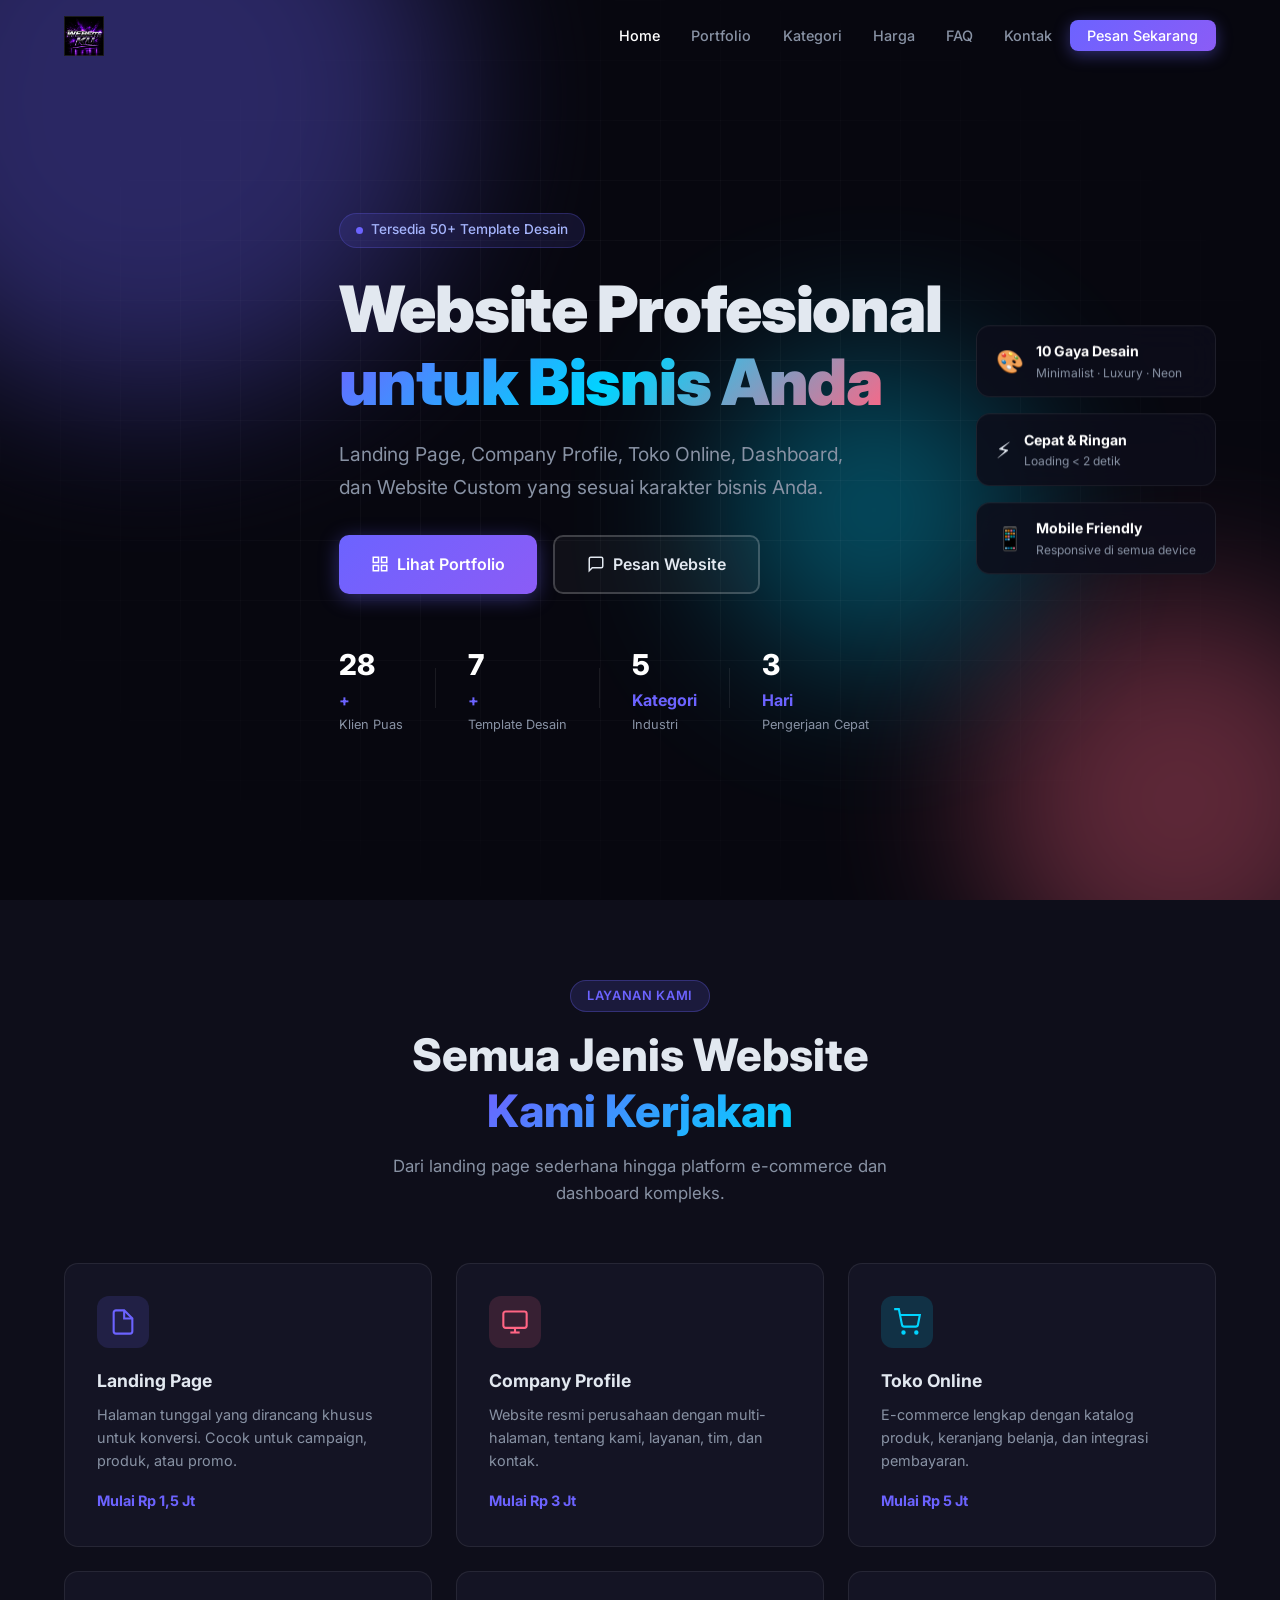
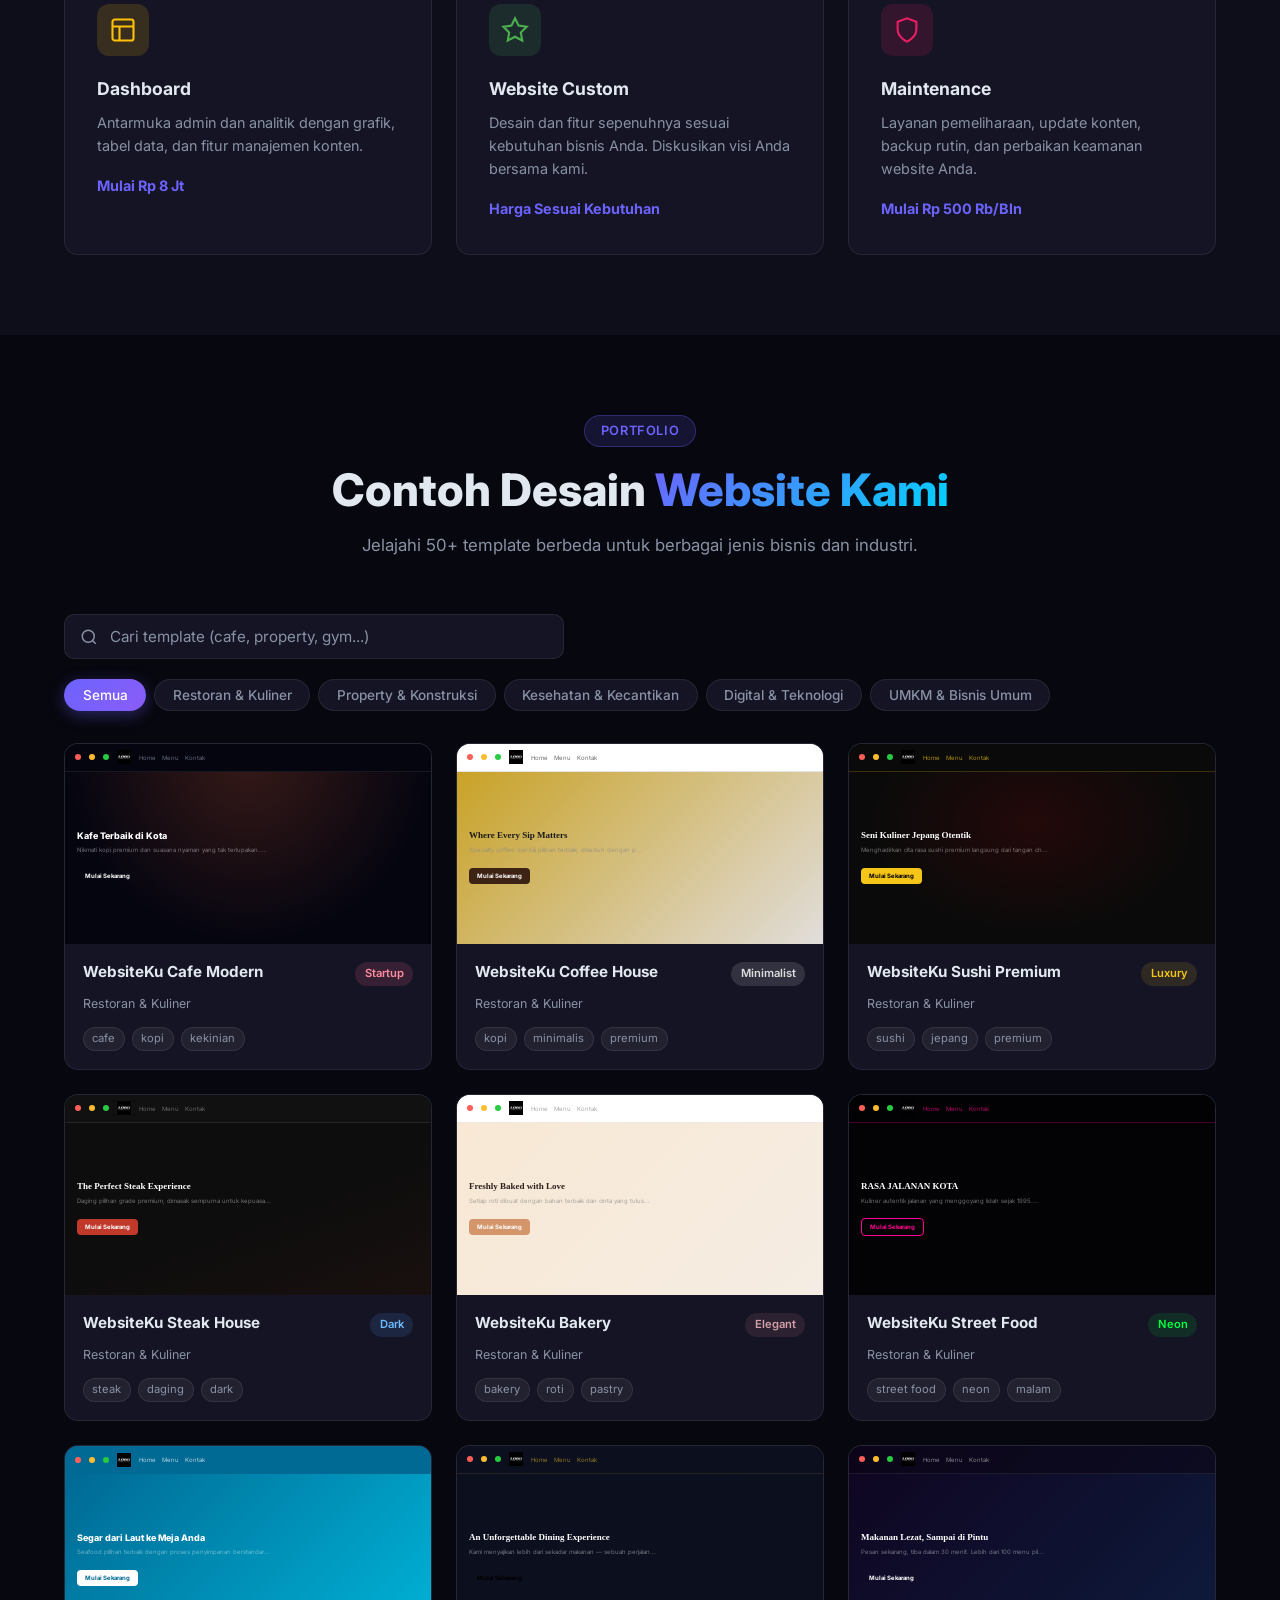
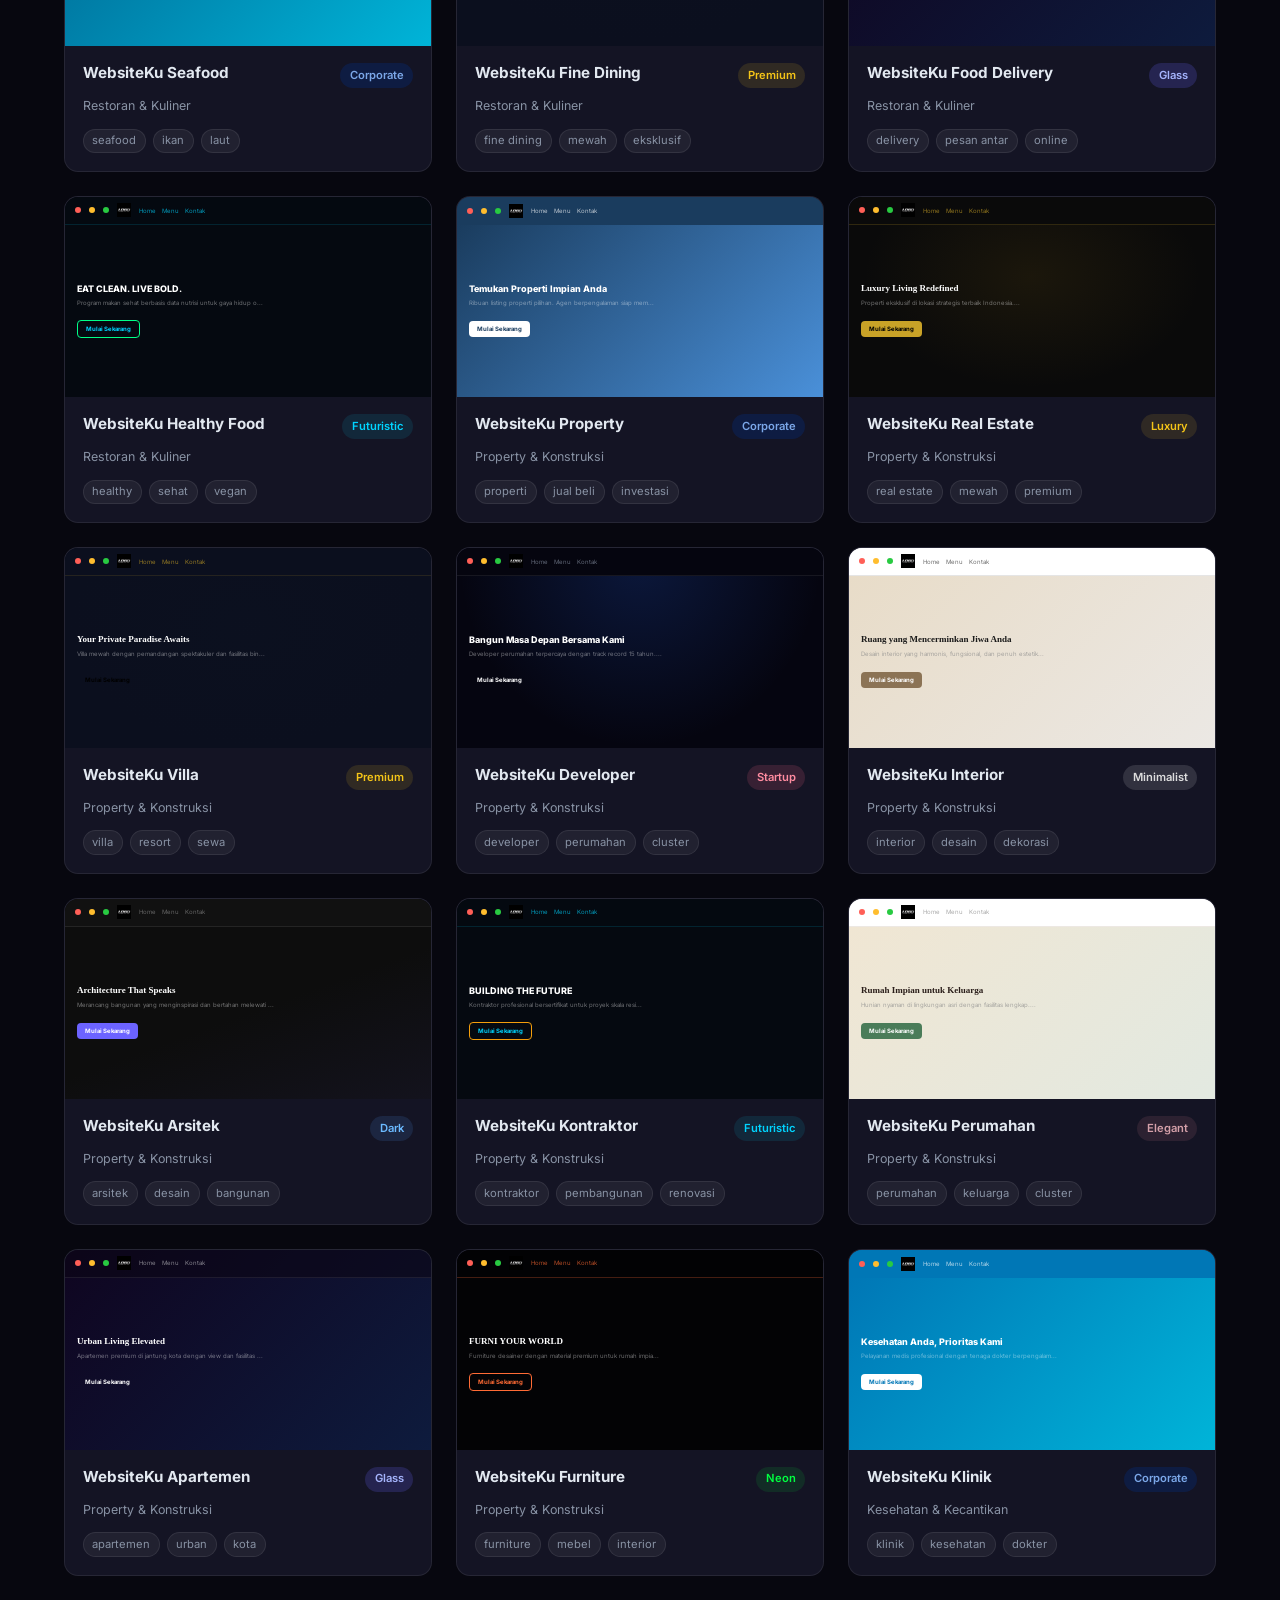
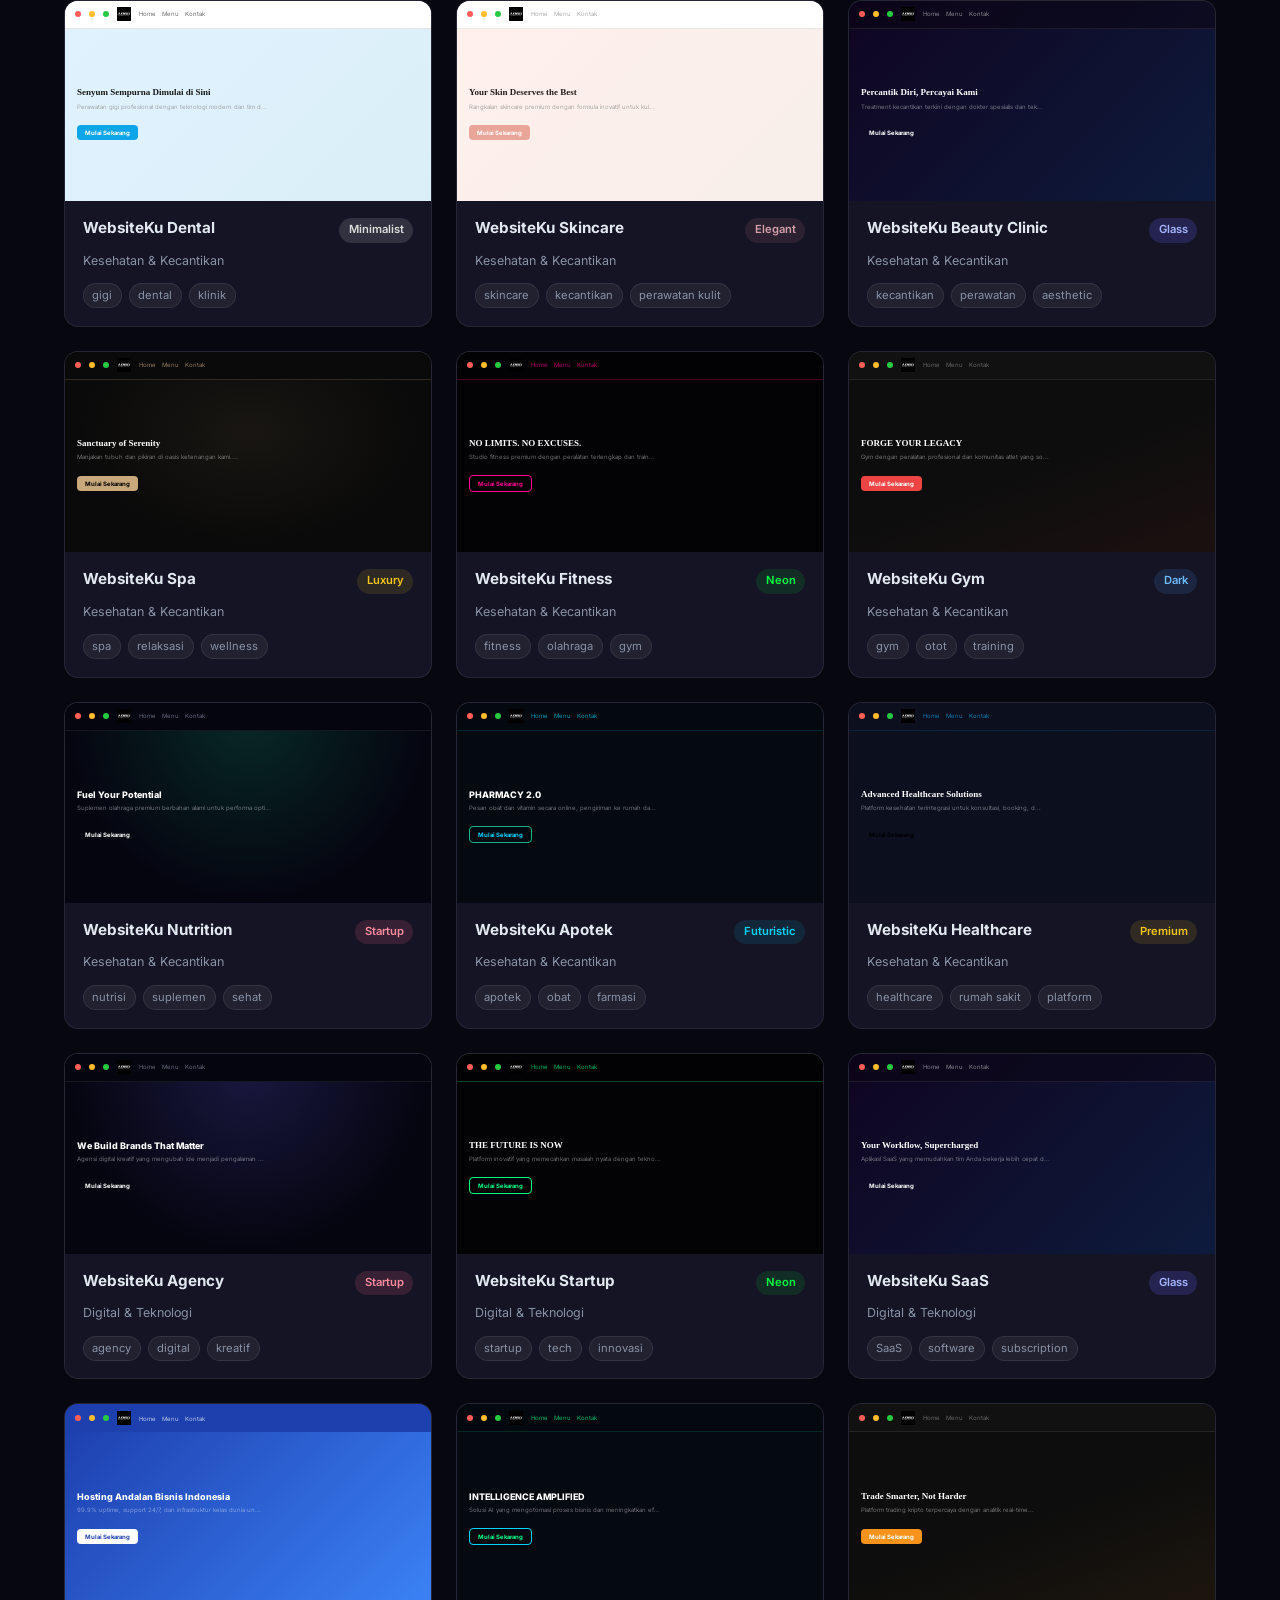
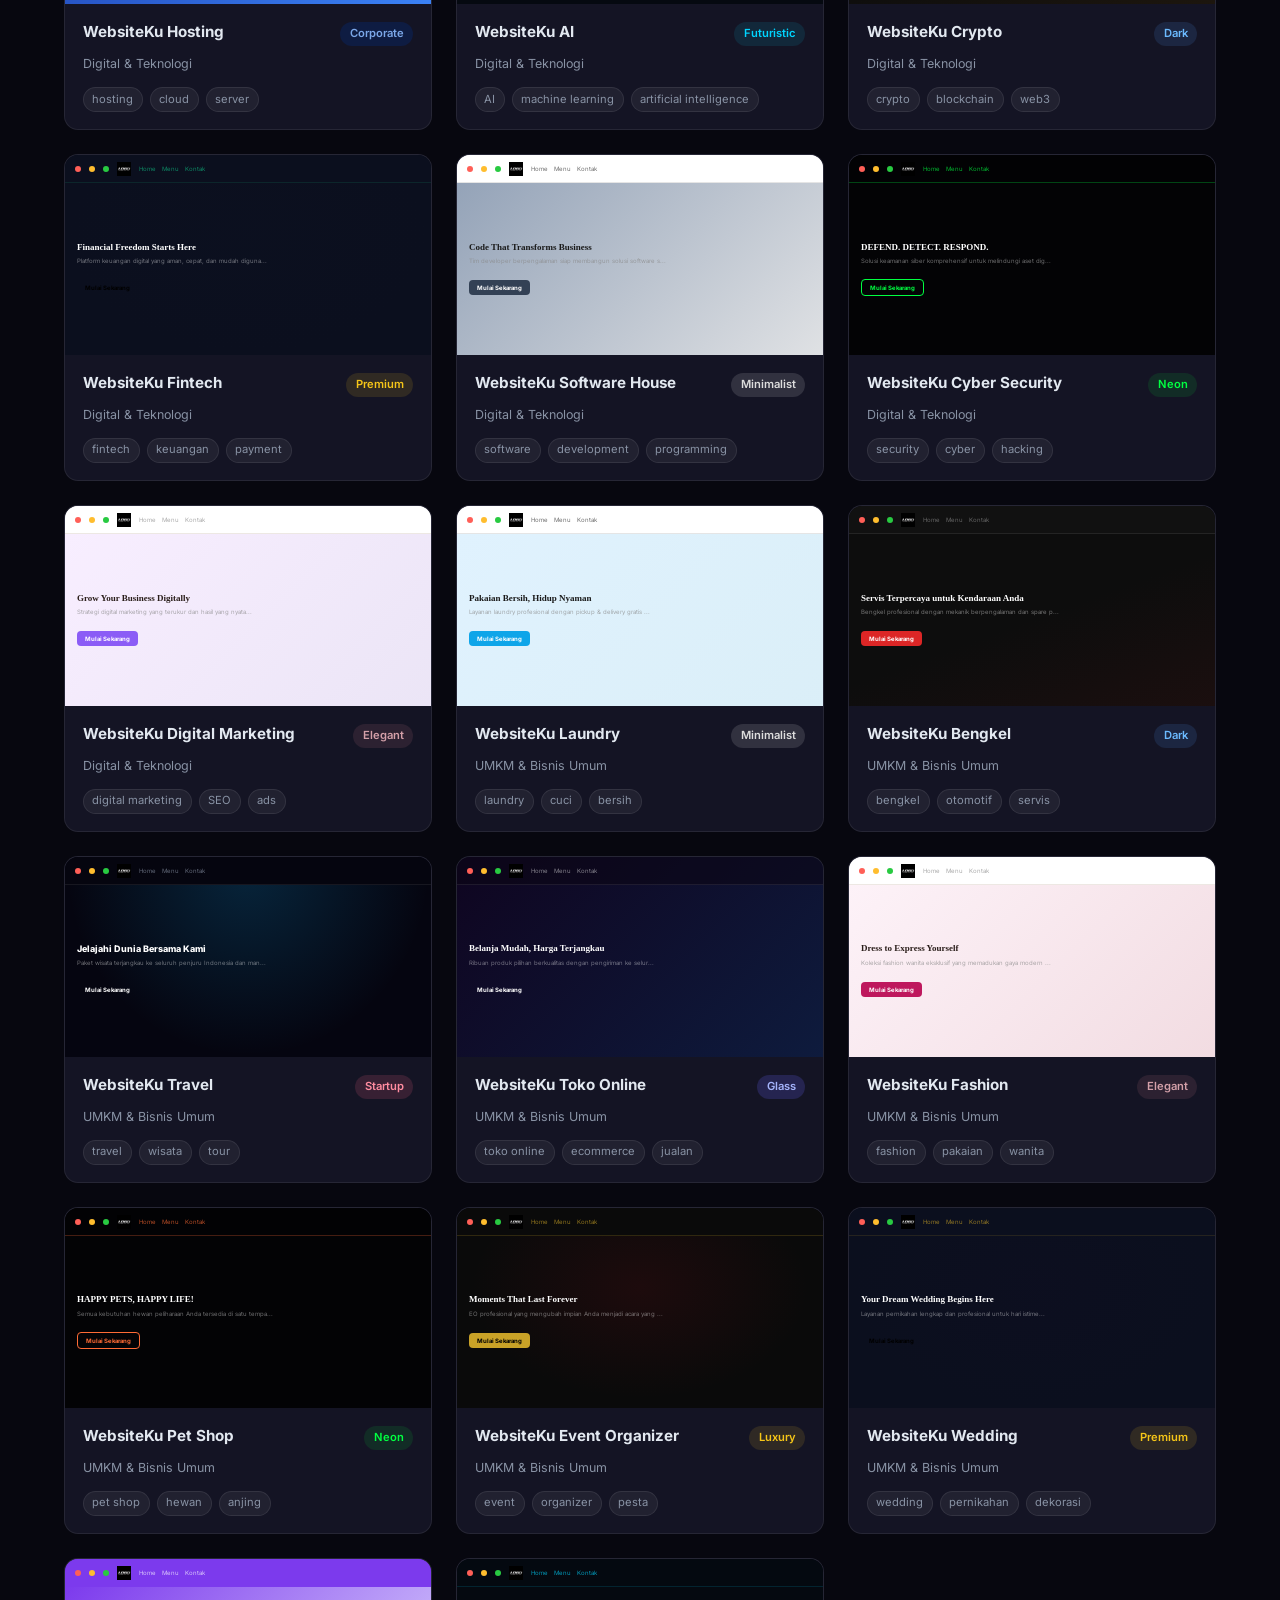
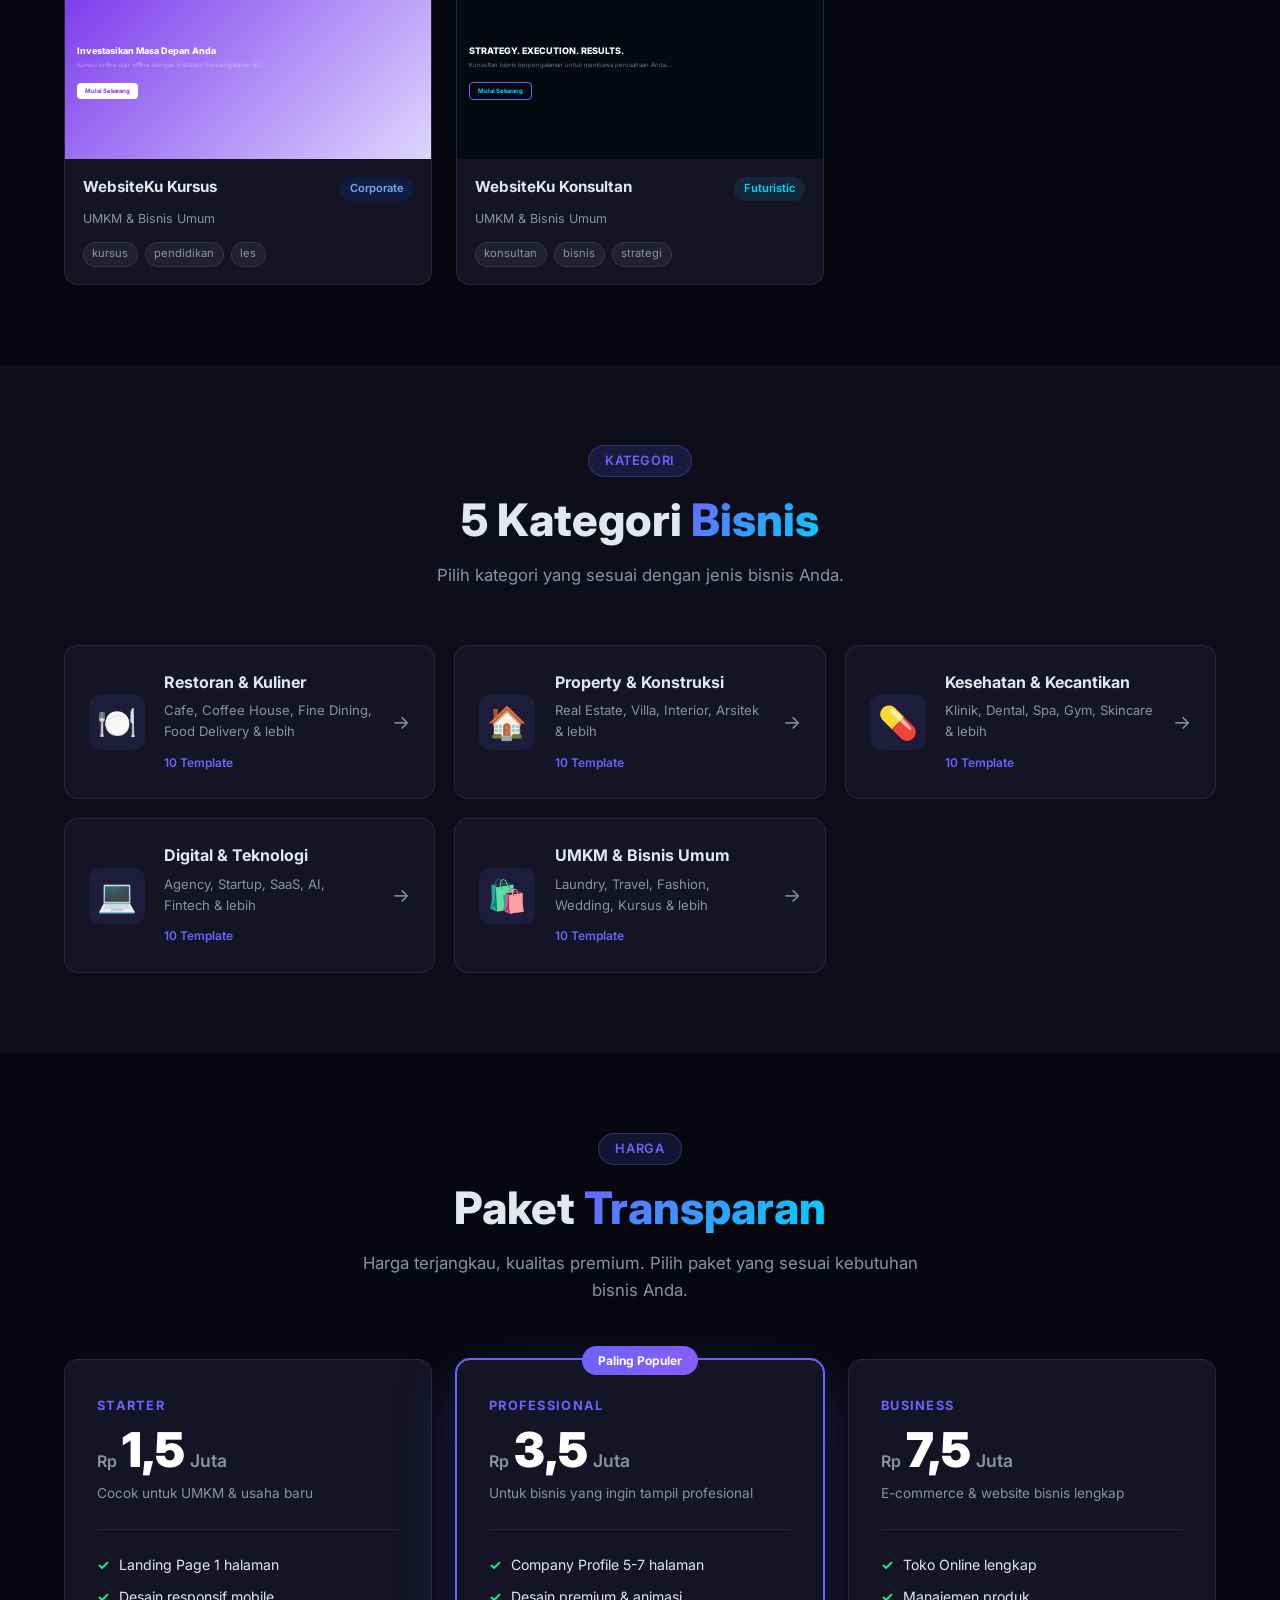
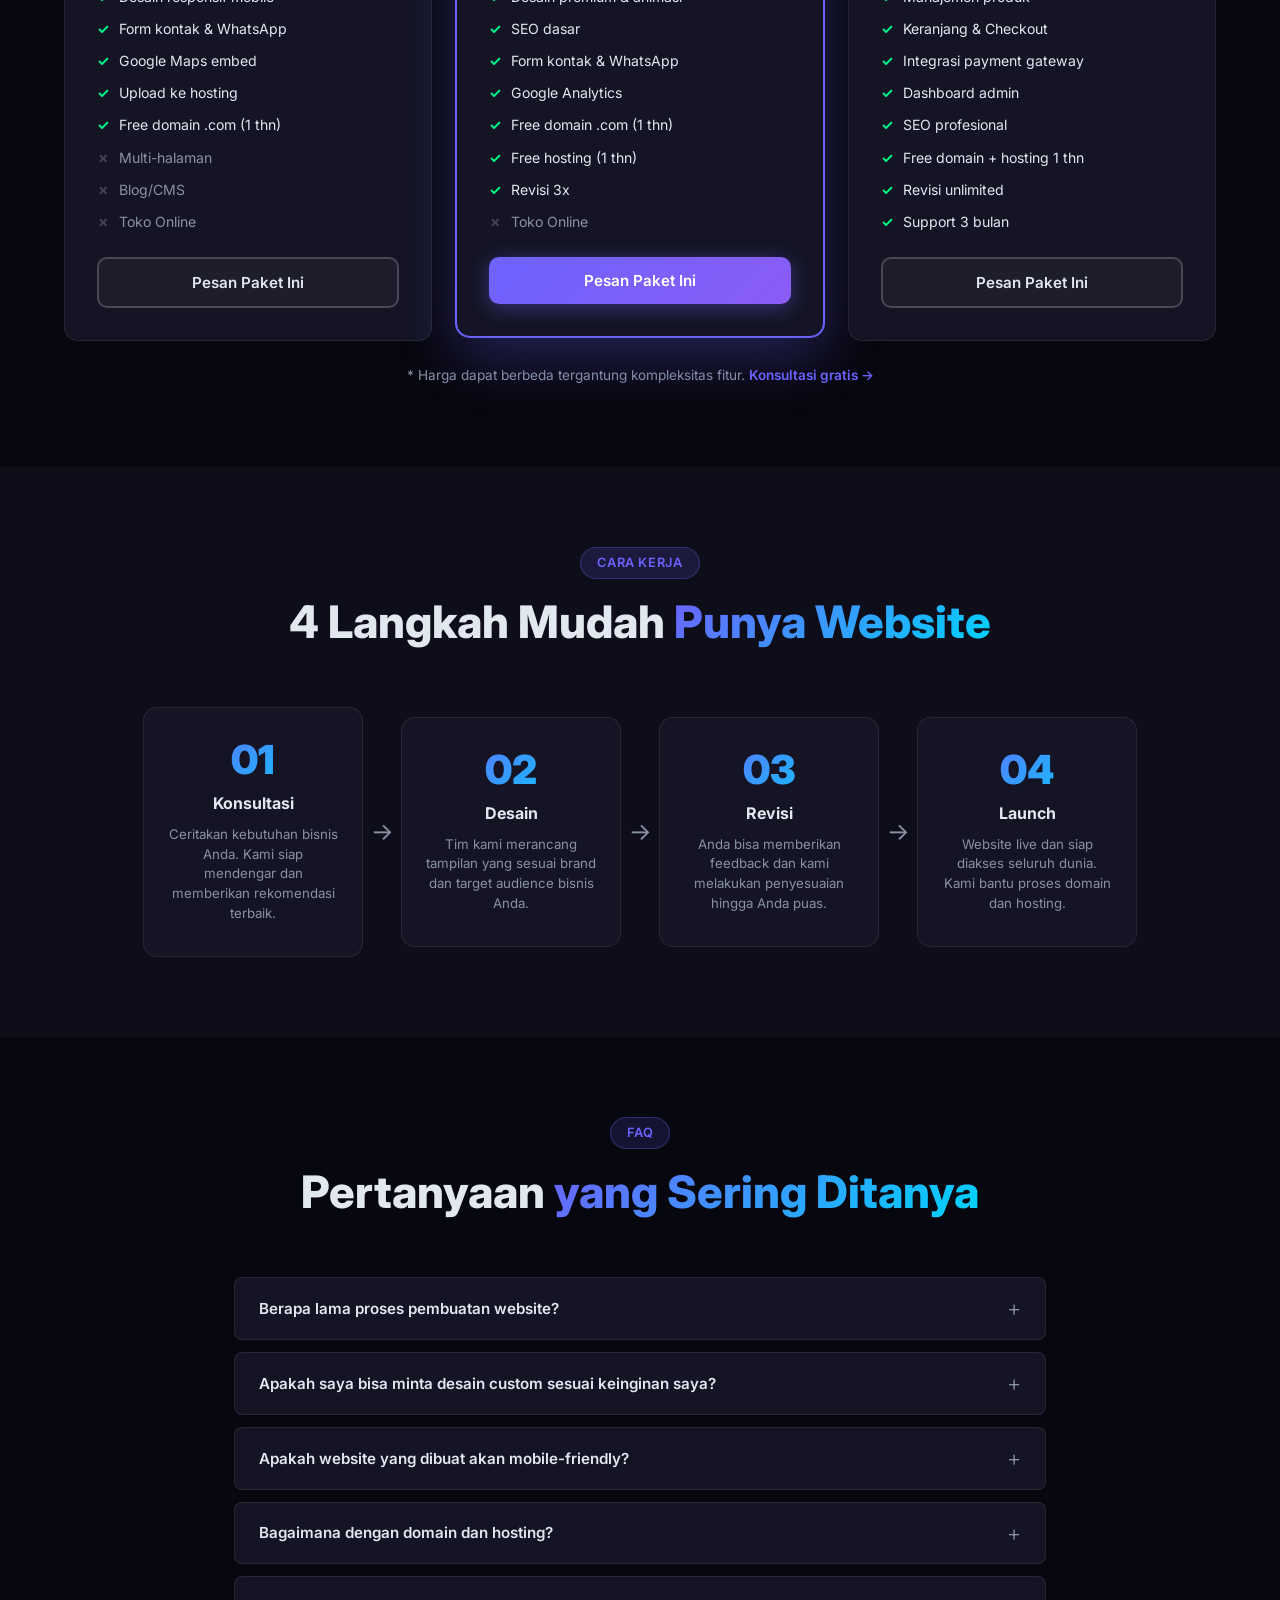
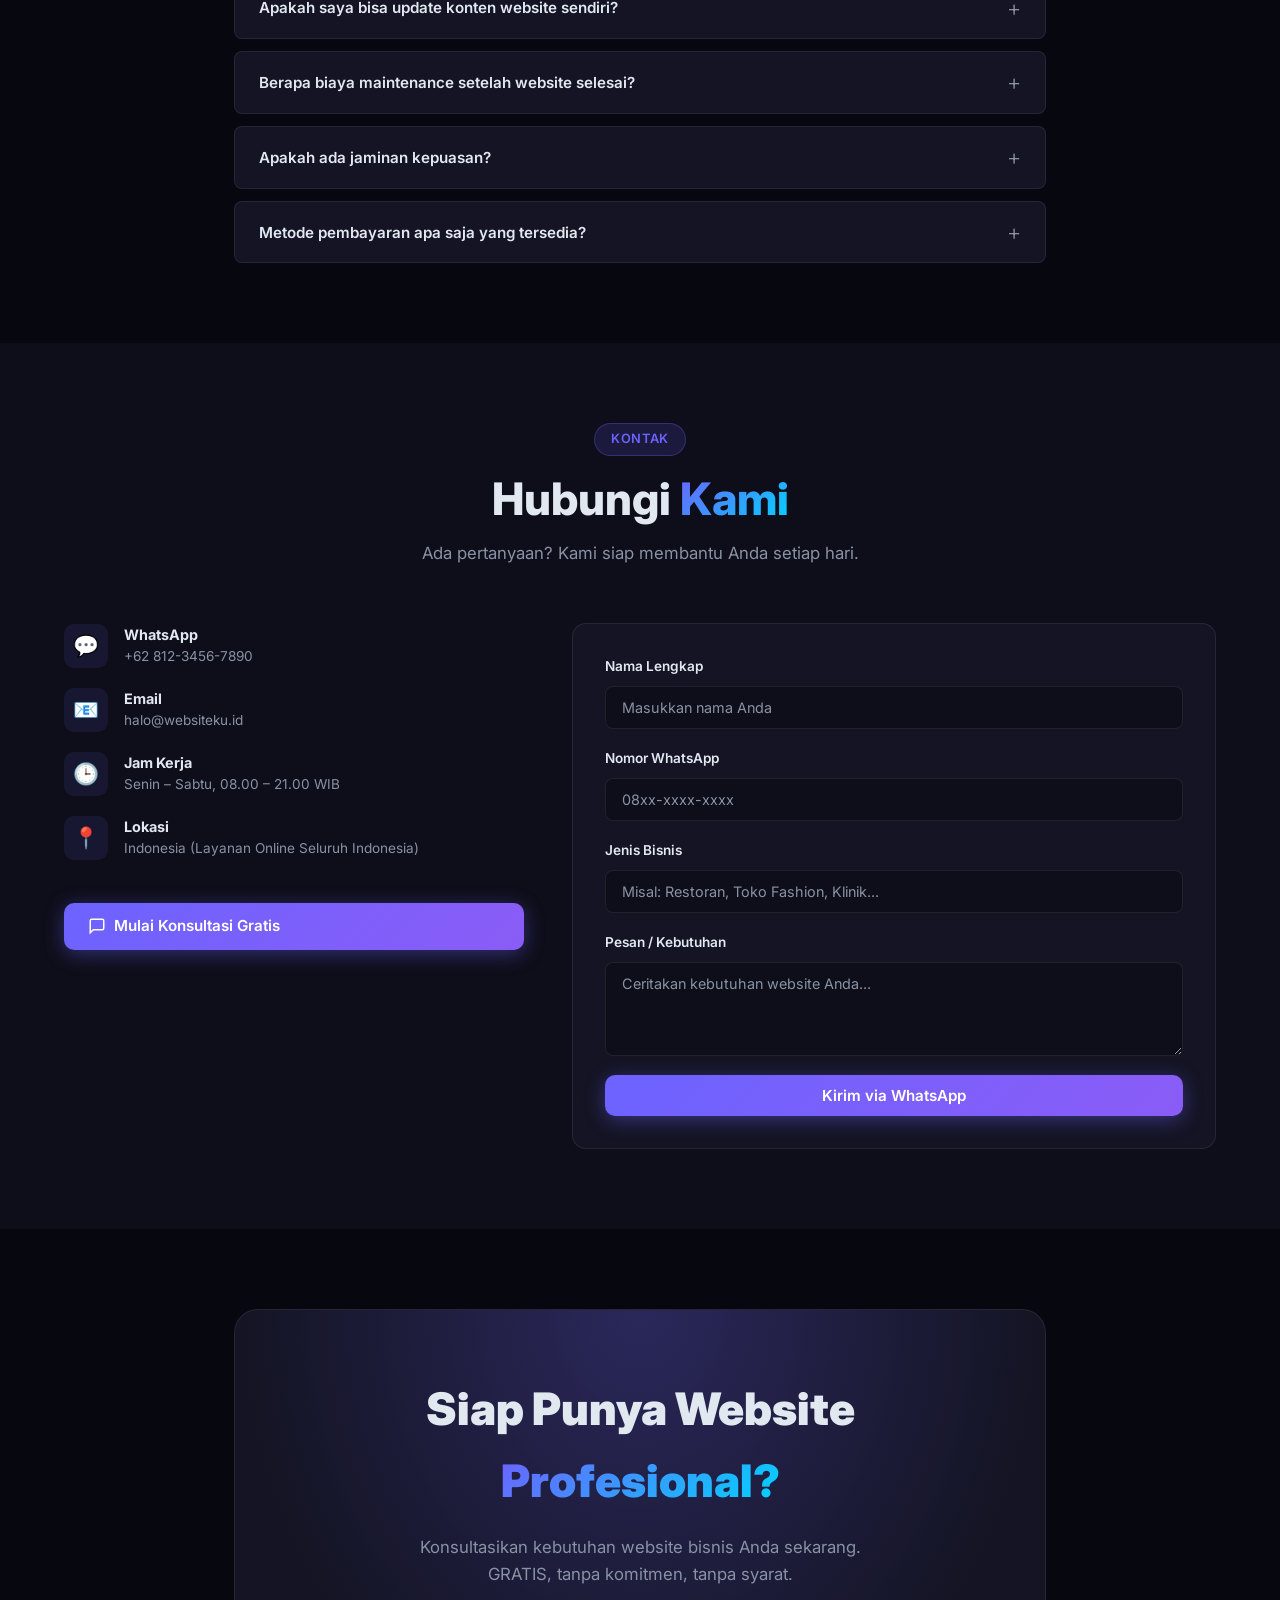
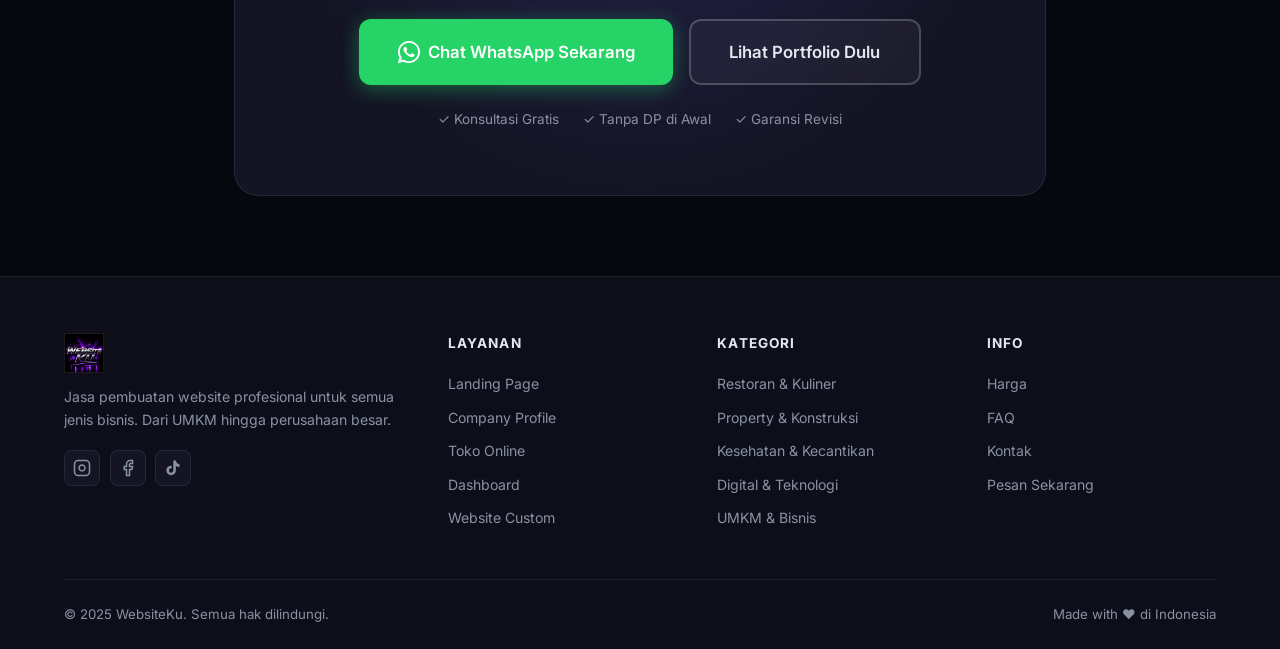
==== index.html @ f0500abe "Add real photos, logo placeholders, product images with ratings to all 50 templates - Add 10 image a" ====
<!DOCTYPE html>
<html lang="id">
<head>
  <meta charset="UTF-8" />
  <meta name="viewport" content="width=device-width, initial-scale=1.0" />
  <title>WebsiteKu — Jasa Pembuatan Website Profesional</title>
  <meta name="description" content="Jasa pembuatan website profesional. Landing Page, Company Profile, Toko Online, Dashboard, dan Website Custom untuk bisnis Anda." />
  <meta property="og:title" content="WebsiteKu — Jasa Pembuatan Website Profesional" />
  <meta property="og:description" content="Landing Page, Company Profile, Toko Online, Dashboard, dan Website Custom" />
  <link rel="preconnect" href="https://fonts.googleapis.com" />
  <link rel="preconnect" href="https://fonts.gstatic.com" crossorigin />
  <link href="https://fonts.googleapis.com/css2?family=Inter:wght@300;400;500;600;700;800;900&family=Playfair+Display:wght@400;700&display=swap" rel="stylesheet" />
  <link rel="stylesheet" href="css/style.css" />
</head>
<body>

  <!-- NAV -->
  <nav class="nav" id="mainNav">
    <div class="nav-inner container">
      <a class="nav-logo" href="#home" data-nav="home">
        <img src="assets/websiteku-logo.png" alt="WebsiteKu" class="site-logo-img" />
      </a>
      <ul class="nav-links" id="navLinks">
        <li><a href="#home"      data-nav="home">Home</a></li>
        <li><a href="#portfolio" data-nav="portfolio">Portfolio</a></li>
        <li><a href="#kategori"  data-nav="kategori">Kategori</a></li>
        <li><a href="#harga"     data-nav="harga">Harga</a></li>
        <li><a href="#faq"       data-nav="faq">FAQ</a></li>
        <li><a href="#kontak"    data-nav="kontak">Kontak</a></li>
        <li><a href="#pesan"     data-nav="pesan" class="nav-cta">Pesan Sekarang</a></li>
      </ul>
      <button class="nav-burger" id="navBurger" aria-label="Menu">
        <span></span><span></span><span></span>
      </button>
    </div>
  </nav>

  <!-- HERO -->
  <section class="hero" id="home">
    <div class="hero-bg">
      <div class="hero-orb orb-1"></div>
      <div class="hero-orb orb-2"></div>
      <div class="hero-orb orb-3"></div>
      <div class="hero-grid"></div>
    </div>
    <div class="hero-inner container">
      <div class="hero-badge">
        <span class="badge-dot"></span>
        <span>Tersedia 50+ Template Desain</span>
      </div>
      <h1 class="hero-title">
        Website Profesional<br />
        <span class="hero-gradient">untuk Bisnis Anda</span>
      </h1>
      <p class="hero-sub">
        Landing Page, Company Profile, Toko Online, Dashboard,<br class="br-hide" />
        dan Website Custom yang sesuai karakter bisnis Anda.
      </p>
      <div class="hero-cta">
        <a href="#portfolio" class="btn btn-primary btn-lg">
          <svg width="18" height="18" viewBox="0 0 24 24" fill="none" stroke="currentColor" stroke-width="2"><rect x="3" y="3" width="7" height="7"/><rect x="14" y="3" width="7" height="7"/><rect x="3" y="14" width="7" height="7"/><rect x="14" y="14" width="7" height="7"/></svg>
          Lihat Portfolio
        </a>
        <a href="#pesan" class="btn btn-outline btn-lg">
          <svg width="18" height="18" viewBox="0 0 24 24" fill="none" stroke="currentColor" stroke-width="2"><path d="M21 15a2 2 0 0 1-2 2H7l-4 4V5a2 2 0 0 1 2-2h14a2 2 0 0 1 2 2z"/></svg>
          Pesan Website
        </a>
      </div>
      <div class="hero-stats">
        <div class="stat">
          <span class="stat-num" data-target="200">0</span><span class="stat-suf">+</span>
          <span class="stat-label">Klien Puas</span>
        </div>
        <div class="stat-divider"></div>
        <div class="stat">
          <span class="stat-num" data-target="50">0</span><span class="stat-suf">+</span>
          <span class="stat-label">Template Desain</span>
        </div>
        <div class="stat-divider"></div>
        <div class="stat">
          <span class="stat-num" data-target="5">0</span><span class="stat-suf"> Kategori</span>
          <span class="stat-label">Industri</span>
        </div>
        <div class="stat-divider"></div>
        <div class="stat">
          <span class="stat-num" data-target="3">0</span><span class="stat-suf"> Hari</span>
          <span class="stat-label">Pengerjaan Cepat</span>
        </div>
      </div>
    </div>
    <!-- floating cards -->
    <div class="hero-floats">
      <div class="float-card fc-1">
        <div class="fc-icon">🎨</div>
        <div class="fc-text">
          <strong>10 Gaya Desain</strong>
          <span>Minimalist · Luxury · Neon</span>
        </div>
      </div>
      <div class="float-card fc-2">
        <div class="fc-icon">⚡</div>
        <div class="fc-text">
          <strong>Cepat &amp; Ringan</strong>
          <span>Loading &lt; 2 detik</span>
        </div>
      </div>
      <div class="float-card fc-3">
        <div class="fc-icon">📱</div>
        <div class="fc-text">
          <strong>Mobile Friendly</strong>
          <span>Responsive di semua device</span>
        </div>
      </div>
    </div>
  </section>

  <!-- LAYANAN -->
  <section class="section services-section" id="layanan">
    <div class="container">
      <div class="section-header">
        <span class="section-tag">Layanan Kami</span>
        <h2 class="section-title">Semua Jenis Website<br /><span class="text-gradient">Kami Kerjakan</span></h2>
        <p class="section-sub">Dari landing page sederhana hingga platform e-commerce dan dashboard kompleks.</p>
      </div>
      <div class="services-grid">
        <div class="service-card">
          <div class="sc-icon" style="--c:#6C63FF">
            <svg width="28" height="28" viewBox="0 0 24 24" fill="none" stroke="currentColor" stroke-width="1.8"><path d="M13 2H6a2 2 0 0 0-2 2v16a2 2 0 0 0 2 2h12a2 2 0 0 0 2-2V9z"/><polyline points="13 2 13 9 20 9"/></svg>
          </div>
          <h3>Landing Page</h3>
          <p>Halaman tunggal yang dirancang khusus untuk konversi. Cocok untuk campaign, produk, atau promo.</p>
          <span class="sc-price">Mulai Rp 1,5 Jt</span>
        </div>
        <div class="service-card">
          <div class="sc-icon" style="--c:#FF6584">
            <svg width="28" height="28" viewBox="0 0 24 24" fill="none" stroke="currentColor" stroke-width="1.8"><rect x="2" y="3" width="20" height="14" rx="2"/><line x1="8" y1="21" x2="16" y2="21"/><line x1="12" y1="17" x2="12" y2="21"/></svg>
          </div>
          <h3>Company Profile</h3>
          <p>Website resmi perusahaan dengan multi-halaman, tentang kami, layanan, tim, dan kontak.</p>
          <span class="sc-price">Mulai Rp 3 Jt</span>
        </div>
        <div class="service-card">
          <div class="sc-icon" style="--c:#00D4FF">
            <svg width="28" height="28" viewBox="0 0 24 24" fill="none" stroke="currentColor" stroke-width="1.8"><circle cx="9" cy="21" r="1"/><circle cx="20" cy="21" r="1"/><path d="M1 1h4l2.68 13.39a2 2 0 0 0 2 1.61h9.72a2 2 0 0 0 2-1.61L23 6H6"/></svg>
          </div>
          <h3>Toko Online</h3>
          <p>E-commerce lengkap dengan katalog produk, keranjang belanja, dan integrasi pembayaran.</p>
          <span class="sc-price">Mulai Rp 5 Jt</span>
        </div>
        <div class="service-card">
          <div class="sc-icon" style="--c:#FFC107">
            <svg width="28" height="28" viewBox="0 0 24 24" fill="none" stroke="currentColor" stroke-width="1.8"><rect x="3" y="3" width="18" height="18" rx="2"/><path d="M3 9h18M9 21V9"/></svg>
          </div>
          <h3>Dashboard</h3>
          <p>Antarmuka admin dan analitik dengan grafik, tabel data, dan fitur manajemen konten.</p>
          <span class="sc-price">Mulai Rp 8 Jt</span>
        </div>
        <div class="service-card">
          <div class="sc-icon" style="--c:#4CAF50">
            <svg width="28" height="28" viewBox="0 0 24 24" fill="none" stroke="currentColor" stroke-width="1.8"><polygon points="12 2 15.09 8.26 22 9.27 17 14.14 18.18 21.02 12 17.77 5.82 21.02 7 14.14 2 9.27 8.91 8.26 12 2"/></svg>
          </div>
          <h3>Website Custom</h3>
          <p>Desain dan fitur sepenuhnya sesuai kebutuhan bisnis Anda. Diskusikan visi Anda bersama kami.</p>
          <span class="sc-price">Harga Sesuai Kebutuhan</span>
        </div>
        <div class="service-card">
          <div class="sc-icon" style="--c:#E91E63">
            <svg width="28" height="28" viewBox="0 0 24 24" fill="none" stroke="currentColor" stroke-width="1.8"><path d="M12 22s8-4 8-10V5l-8-3-8 3v7c0 6 8 10 8 10z"/></svg>
          </div>
          <h3>Maintenance</h3>
          <p>Layanan pemeliharaan, update konten, backup rutin, dan perbaikan keamanan website Anda.</p>
          <span class="sc-price">Mulai Rp 500 Rb/Bln</span>
        </div>
      </div>
    </div>
  </section>

  <!-- PORTFOLIO -->
  <section class="section" id="portfolio">
    <div class="container">
      <div class="section-header">
        <span class="section-tag">Portfolio</span>
        <h2 class="section-title">Contoh Desain <span class="text-gradient">Website Kami</span></h2>
        <p class="section-sub">Jelajahi 50+ template berbeda untuk berbagai jenis bisnis dan industri.</p>
      </div>

      <!-- Search & Filter -->
      <div class="portfolio-controls">
        <div class="search-box">
          <svg width="18" height="18" viewBox="0 0 24 24" fill="none" stroke="currentColor" stroke-width="2"><circle cx="11" cy="11" r="8"/><line x1="21" y1="21" x2="16.65" y2="16.65"/></svg>
          <input type="text" id="searchInput" placeholder="Cari template (cafe, property, gym...)" />
          <button id="clearSearch" class="clear-btn" style="display:none">
            <svg width="16" height="16" viewBox="0 0 24 24" fill="none" stroke="currentColor" stroke-width="2"><line x1="18" y1="6" x2="6" y2="18"/><line x1="6" y1="6" x2="18" y2="18"/></svg>
          </button>
        </div>
        <div class="filter-tabs" id="filterTabs">
          <button class="filter-tab active" data-cat="all">Semua</button>
          <button class="filter-tab" data-cat="1">Restoran &amp; Kuliner</button>
          <button class="filter-tab" data-cat="2">Property &amp; Konstruksi</button>
          <button class="filter-tab" data-cat="3">Kesehatan &amp; Kecantikan</button>
          <button class="filter-tab" data-cat="4">Digital &amp; Teknologi</button>
          <button class="filter-tab" data-cat="5">UMKM &amp; Bisnis Umum</button>
        </div>
      </div>

      <!-- Portfolio Grid -->
      <div class="portfolio-grid" id="portfolioGrid">
        <!-- generated by JS -->
      </div>

      <div class="portfolio-empty" id="portfolioEmpty" style="display:none">
        <div class="empty-icon">🔍</div>
        <h3>Template Tidak Ditemukan</h3>
        <p>Coba kata kunci lain atau pilih kategori berbeda.</p>
      </div>
    </div>
  </section>

  <!-- KATEGORI -->
  <section class="section kategori-section" id="kategori">
    <div class="container">
      <div class="section-header">
        <span class="section-tag">Kategori</span>
        <h2 class="section-title">5 Kategori <span class="text-gradient">Bisnis</span></h2>
        <p class="section-sub">Pilih kategori yang sesuai dengan jenis bisnis Anda.</p>
      </div>
      <div class="kategori-grid">
        <div class="kat-card" data-cat="1">
          <div class="kat-icon">🍽️</div>
          <div class="kat-body">
            <h3>Restoran &amp; Kuliner</h3>
            <p>Cafe, Coffee House, Fine Dining, Food Delivery &amp; lebih</p>
            <span class="kat-count">10 Template</span>
          </div>
          <div class="kat-arrow">→</div>
        </div>
        <div class="kat-card" data-cat="2">
          <div class="kat-icon">🏠</div>
          <div class="kat-body">
            <h3>Property &amp; Konstruksi</h3>
            <p>Real Estate, Villa, Interior, Arsitek &amp; lebih</p>
            <span class="kat-count">10 Template</span>
          </div>
          <div class="kat-arrow">→</div>
        </div>
        <div class="kat-card" data-cat="3">
          <div class="kat-icon">💊</div>
          <div class="kat-body">
            <h3>Kesehatan &amp; Kecantikan</h3>
            <p>Klinik, Dental, Spa, Gym, Skincare &amp; lebih</p>
            <span class="kat-count">10 Template</span>
          </div>
          <div class="kat-arrow">→</div>
        </div>
        <div class="kat-card" data-cat="4">
          <div class="kat-icon">💻</div>
          <div class="kat-body">
            <h3>Digital &amp; Teknologi</h3>
            <p>Agency, Startup, SaaS, AI, Fintech &amp; lebih</p>
            <span class="kat-count">10 Template</span>
          </div>
          <div class="kat-arrow">→</div>
        </div>
        <div class="kat-card" data-cat="5">
          <div class="kat-icon">🛍️</div>
          <div class="kat-body">
            <h3>UMKM &amp; Bisnis Umum</h3>
            <p>Laundry, Travel, Fashion, Wedding, Kursus &amp; lebih</p>
            <span class="kat-count">10 Template</span>
          </div>
          <div class="kat-arrow">→</div>
        </div>
      </div>
    </div>
  </section>

  <!-- HARGA -->
  <section class="section harga-section" id="harga">
    <div class="container">
      <div class="section-header">
        <span class="section-tag">Harga</span>
        <h2 class="section-title">Paket <span class="text-gradient">Transparan</span></h2>
        <p class="section-sub">Harga terjangkau, kualitas premium. Pilih paket yang sesuai kebutuhan bisnis Anda.</p>
      </div>
      <div class="harga-grid">
        <div class="harga-card">
          <div class="harga-head">
            <span class="harga-tier">Starter</span>
            <div class="harga-price">
              <span class="currency">Rp</span>
              <span class="amount">1,5</span>
              <span class="juta">Juta</span>
            </div>
            <p>Cocok untuk UMKM &amp; usaha baru</p>
          </div>
          <ul class="harga-features">
            <li class="hf-yes">Landing Page 1 halaman</li>
            <li class="hf-yes">Desain responsif mobile</li>
            <li class="hf-yes">Form kontak &amp; WhatsApp</li>
            <li class="hf-yes">Google Maps embed</li>
            <li class="hf-yes">Upload ke hosting</li>
            <li class="hf-yes">Free domain .com (1 thn)</li>
            <li class="hf-no">Multi-halaman</li>
            <li class="hf-no">Blog/CMS</li>
            <li class="hf-no">Toko Online</li>
          </ul>
          <a href="#pesan" class="btn btn-outline w-full">Pesan Paket Ini</a>
        </div>

        <div class="harga-card harga-popular">
          <div class="popular-badge">Paling Populer</div>
          <div class="harga-head">
            <span class="harga-tier">Professional</span>
            <div class="harga-price">
              <span class="currency">Rp</span>
              <span class="amount">3,5</span>
              <span class="juta">Juta</span>
            </div>
            <p>Untuk bisnis yang ingin tampil profesional</p>
          </div>
          <ul class="harga-features">
            <li class="hf-yes">Company Profile 5-7 halaman</li>
            <li class="hf-yes">Desain premium &amp; animasi</li>
            <li class="hf-yes">SEO dasar</li>
            <li class="hf-yes">Form kontak &amp; WhatsApp</li>
            <li class="hf-yes">Google Analytics</li>
            <li class="hf-yes">Free domain .com (1 thn)</li>
            <li class="hf-yes">Free hosting (1 thn)</li>
            <li class="hf-yes">Revisi 3x</li>
            <li class="hf-no">Toko Online</li>
          </ul>
          <a href="#pesan" class="btn btn-primary w-full">Pesan Paket Ini</a>
        </div>

        <div class="harga-card">
          <div class="harga-head">
            <span class="harga-tier">Business</span>
            <div class="harga-price">
              <span class="currency">Rp</span>
              <span class="amount">7,5</span>
              <span class="juta">Juta</span>
            </div>
            <p>E-commerce &amp; website bisnis lengkap</p>
          </div>
          <ul class="harga-features">
            <li class="hf-yes">Toko Online lengkap</li>
            <li class="hf-yes">Manajemen produk</li>
            <li class="hf-yes">Keranjang &amp; Checkout</li>
            <li class="hf-yes">Integrasi payment gateway</li>
            <li class="hf-yes">Dashboard admin</li>
            <li class="hf-yes">SEO profesional</li>
            <li class="hf-yes">Free domain + hosting 1 thn</li>
            <li class="hf-yes">Revisi unlimited</li>
            <li class="hf-yes">Support 3 bulan</li>
          </ul>
          <a href="#pesan" class="btn btn-outline w-full">Pesan Paket Ini</a>
        </div>
      </div>
      <p class="harga-note">* Harga dapat berbeda tergantung kompleksitas fitur. <a href="#pesan">Konsultasi gratis →</a></p>
    </div>
  </section>

  <!-- PROSES -->
  <section class="section proses-section">
    <div class="container">
      <div class="section-header">
        <span class="section-tag">Cara Kerja</span>
        <h2 class="section-title">4 Langkah Mudah <span class="text-gradient">Punya Website</span></h2>
      </div>
      <div class="proses-grid">
        <div class="proses-item">
          <div class="proses-num">01</div>
          <h3>Konsultasi</h3>
          <p>Ceritakan kebutuhan bisnis Anda. Kami siap mendengar dan memberikan rekomendasi terbaik.</p>
        </div>
        <div class="proses-arrow">→</div>
        <div class="proses-item">
          <div class="proses-num">02</div>
          <h3>Desain</h3>
          <p>Tim kami merancang tampilan yang sesuai brand dan target audience bisnis Anda.</p>
        </div>
        <div class="proses-arrow">→</div>
        <div class="proses-item">
          <div class="proses-num">03</div>
          <h3>Revisi</h3>
          <p>Anda bisa memberikan feedback dan kami melakukan penyesuaian hingga Anda puas.</p>
        </div>
        <div class="proses-arrow">→</div>
        <div class="proses-item">
          <div class="proses-num">04</div>
          <h3>Launch</h3>
          <p>Website live dan siap diakses seluruh dunia. Kami bantu proses domain dan hosting.</p>
        </div>
      </div>
    </div>
  </section>

  <!-- FAQ -->
  <section class="section" id="faq">
    <div class="container container-narrow">
      <div class="section-header">
        <span class="section-tag">FAQ</span>
        <h2 class="section-title">Pertanyaan <span class="text-gradient">yang Sering Ditanya</span></h2>
      </div>
      <div class="faq-list" id="faqList">
        <div class="faq-item">
          <button class="faq-q">Berapa lama proses pembuatan website?
            <span class="faq-icon">+</span>
          </button>
          <div class="faq-a">
            <p>Tergantung paket yang dipilih. Landing page biasanya selesai dalam 1-3 hari kerja. Company Profile 5-7 hari. Website e-commerce atau custom bisa 2-4 minggu tergantung kompleksitas.</p>
          </div>
        </div>
        <div class="faq-item">
          <button class="faq-q">Apakah saya bisa minta desain custom sesuai keinginan saya?
            <span class="faq-icon">+</span>
          </button>
          <div class="faq-a">
            <p>Tentu saja! Semua paket kami bisa disesuaikan. Anda bisa berbagi referensi desain yang Anda suka dan tim kami akan mengadaptasinya untuk brand Anda.</p>
          </div>
        </div>
        <div class="faq-item">
          <button class="faq-q">Apakah website yang dibuat akan mobile-friendly?
            <span class="faq-icon">+</span>
          </button>
          <div class="faq-a">
            <p>Ya, semua website yang kami buat menggunakan pendekatan mobile-first sehingga tampil sempurna di smartphone, tablet, dan desktop.</p>
          </div>
        </div>
        <div class="faq-item">
          <button class="faq-q">Bagaimana dengan domain dan hosting?
            <span class="faq-icon">+</span>
          </button>
          <div class="faq-a">
            <p>Paket Professional dan Business sudah termasuk domain .com dan hosting 1 tahun gratis. Setelah itu Anda bisa perpanjang sendiri atau kami bantu dengan biaya normal.</p>
          </div>
        </div>
        <div class="faq-item">
          <button class="faq-q">Apakah saya bisa update konten website sendiri?
            <span class="faq-icon">+</span>
          </button>
          <div class="faq-a">
            <p>Tergantung kebutuhan. Kami bisa mengintegrasikan CMS (Content Management System) agar Anda bisa update konten sendiri tanpa keahlian coding. Beritahu kami saat konsultasi.</p>
          </div>
        </div>
        <div class="faq-item">
          <button class="faq-q">Berapa biaya maintenance setelah website selesai?
            <span class="faq-icon">+</span>
          </button>
          <div class="faq-a">
            <p>Kami menyediakan paket maintenance mulai Rp 500.000/bulan yang mencakup update konten, backup rutin, pembaruan keamanan, dan support teknis.</p>
          </div>
        </div>
        <div class="faq-item">
          <button class="faq-q">Apakah ada jaminan kepuasan?
            <span class="faq-icon">+</span>
          </button>
          <div class="faq-a">
            <p>Kami memberikan garansi revisi sesuai paket yang dipilih. Jika hasilnya tidak memuaskan, kami akan terus memperbaiki hingga Anda puas dengan hasilnya.</p>
          </div>
        </div>
        <div class="faq-item">
          <button class="faq-q">Metode pembayaran apa saja yang tersedia?
            <span class="faq-icon">+</span>
          </button>
          <div class="faq-a">
            <p>Transfer bank, GoPay, OVO, DANA, dan QRIS. Sistem pembayaran DP 50% di awal, 50% setelah website selesai dan disetujui.</p>
          </div>
        </div>
      </div>
    </div>
  </section>

  <!-- KONTAK -->
  <section class="section kontak-section" id="kontak">
    <div class="container">
      <div class="section-header">
        <span class="section-tag">Kontak</span>
        <h2 class="section-title">Hubungi <span class="text-gradient">Kami</span></h2>
        <p class="section-sub">Ada pertanyaan? Kami siap membantu Anda setiap hari.</p>
      </div>
      <div class="kontak-grid">
        <div class="kontak-info">
          <div class="ki-item">
            <div class="ki-icon">💬</div>
            <div class="ki-text">
              <strong>WhatsApp</strong>
              <span>+62 812-3456-7890</span>
            </div>
          </div>
          <div class="ki-item">
            <div class="ki-icon">📧</div>
            <div class="ki-text">
              <strong>Email</strong>
              <span>halo@websiteku.id</span>
            </div>
          </div>
          <div class="ki-item">
            <div class="ki-icon">🕒</div>
            <div class="ki-text">
              <strong>Jam Kerja</strong>
              <span>Senin – Sabtu, 08.00 – 21.00 WIB</span>
            </div>
          </div>
          <div class="ki-item">
            <div class="ki-icon">📍</div>
            <div class="ki-text">
              <strong>Lokasi</strong>
              <span>Indonesia (Layanan Online Seluruh Indonesia)</span>
            </div>
          </div>
          <a href="#pesan" class="btn btn-primary mt-md">
            <svg width="18" height="18" viewBox="0 0 24 24" fill="none" stroke="currentColor" stroke-width="2"><path d="M21 15a2 2 0 0 1-2 2H7l-4 4V5a2 2 0 0 1 2-2h14a2 2 0 0 1 2 2z"/></svg>
            Mulai Konsultasi Gratis
          </a>
        </div>
        <form class="kontak-form" id="kontakForm">
          <div class="form-group">
            <label for="namaInput">Nama Lengkap</label>
            <input type="text" id="namaInput" placeholder="Masukkan nama Anda" required />
          </div>
          <div class="form-group">
            <label for="waInput">Nomor WhatsApp</label>
            <input type="tel" id="waInput" placeholder="08xx-xxxx-xxxx" required />
          </div>
          <div class="form-group">
            <label for="bisniInput">Jenis Bisnis</label>
            <input type="text" id="bisniInput" placeholder="Misal: Restoran, Toko Fashion, Klinik..." />
          </div>
          <div class="form-group">
            <label for="pesanInput">Pesan / Kebutuhan</label>
            <textarea id="pesanInput" rows="4" placeholder="Ceritakan kebutuhan website Anda..."></textarea>
          </div>
          <button type="submit" class="btn btn-primary w-full">Kirim via WhatsApp</button>
        </form>
      </div>
    </div>
  </section>

  <!-- PESAN -->
  <section class="section pesan-section" id="pesan">
    <div class="container container-narrow">
      <div class="pesan-card">
        <div class="pesan-glow"></div>
        <h2>Siap Punya Website<br /><span class="text-gradient">Profesional?</span></h2>
        <p>Konsultasikan kebutuhan website bisnis Anda sekarang. GRATIS, tanpa komitmen, tanpa syarat.</p>
        <div class="pesan-actions">
          <a href="https://wa.me/6281234567890?text=Halo%20WebsiteKu%2C%20saya%20tertarik%20memesan%20website%20untuk%20bisnis%20saya." target="_blank" rel="noopener" class="btn btn-wa btn-xl">
            <svg width="22" height="22" viewBox="0 0 24 24" fill="currentColor"><path d="M17.472 14.382c-.297-.149-1.758-.867-2.03-.967-.273-.099-.471-.148-.67.15-.197.297-.767.966-.94 1.164-.173.199-.347.223-.644.075-.297-.15-1.255-.463-2.39-1.475-.883-.788-1.48-1.761-1.653-2.059-.173-.297-.018-.458.13-.606.134-.133.298-.347.446-.52.149-.174.198-.298.298-.497.099-.198.05-.371-.025-.52-.075-.149-.669-1.612-.916-2.207-.242-.579-.487-.5-.669-.51-.173-.008-.371-.01-.57-.01-.198 0-.52.074-.792.372-.272.297-1.04 1.016-1.04 2.479 0 1.462 1.065 2.875 1.213 3.074.149.198 2.096 3.2 5.077 4.487.709.306 1.262.489 1.694.625.712.227 1.36.195 1.871.118.571-.085 1.758-.719 2.006-1.413.248-.694.248-1.289.173-1.413-.074-.124-.272-.198-.57-.347z"/><path d="M12 0C5.373 0 0 5.373 0 12c0 2.123.555 4.115 1.527 5.843L.057 23.143a.75.75 0 0 0 .9.9l5.3-1.47A11.946 11.946 0 0 0 12 24c6.627 0 12-5.373 12-12S18.627 0 12 0zm0 22a9.956 9.956 0 0 1-5.088-1.396l-.364-.217-3.146.872.839-3.067-.236-.375A9.954 9.954 0 0 1 2 12C2 6.477 6.477 2 12 2s10 4.477 10 10-4.477 10-10 10z"/></svg>
            Chat WhatsApp Sekarang
          </a>
          <a href="#portfolio" class="btn btn-outline btn-xl">Lihat Portfolio Dulu</a>
        </div>
        <div class="pesan-trust">
          <span>✓ Konsultasi Gratis</span>
          <span>✓ Tanpa DP di Awal</span>
          <span>✓ Garansi Revisi</span>
        </div>
      </div>
    </div>
  </section>

  <!-- FOOTER -->
  <footer class="footer">
    <div class="container">
      <div class="footer-grid">
        <div class="footer-brand">
          <a class="nav-logo" href="#home">
            <img src="assets/websiteku-logo.png" alt="WebsiteKu" class="site-logo-img" />
          </a>
          <p>Jasa pembuatan website profesional untuk semua jenis bisnis. Dari UMKM hingga perusahaan besar.</p>
          <div class="footer-social">
            <a href="#" aria-label="Instagram">
              <svg width="18" height="18" viewBox="0 0 24 24" fill="none" stroke="currentColor" stroke-width="2"><rect x="2" y="2" width="20" height="20" rx="5"/><path d="M16 11.37A4 4 0 1 1 12.63 8 4 4 0 0 1 16 11.37z"/><line x1="17.5" y1="6.5" x2="17.51" y2="6.5"/></svg>
            </a>
            <a href="#" aria-label="Facebook">
              <svg width="18" height="18" viewBox="0 0 24 24" fill="none" stroke="currentColor" stroke-width="2"><path d="M18 2h-3a5 5 0 0 0-5 5v3H7v4h3v8h4v-8h3l1-4h-4V7a1 1 0 0 1 1-1h3z"/></svg>
            </a>
            <a href="#" aria-label="TikTok">
              <svg width="18" height="18" viewBox="0 0 24 24" fill="currentColor"><path d="M19.59 6.69a4.83 4.83 0 0 1-3.77-4.25V2h-3.45v13.67a2.89 2.89 0 0 1-2.88 2.5 2.89 2.89 0 0 1-2.89-2.89 2.89 2.89 0 0 1 2.89-2.89c.28 0 .54.04.79.1V9.01a6.33 6.33 0 0 0-.79-.05 6.34 6.34 0 0 0-6.34 6.34 6.34 6.34 0 0 0 6.34 6.34 6.34 6.34 0 0 0 6.33-6.34V9.17a8.16 8.16 0 0 0 4.77 1.52V7.25a4.85 4.85 0 0 1-1-.56z"/></svg>
            </a>
          </div>
        </div>
        <div class="footer-col">
          <h4>Layanan</h4>
          <ul>
            <li><a href="#layanan">Landing Page</a></li>
            <li><a href="#layanan">Company Profile</a></li>
            <li><a href="#layanan">Toko Online</a></li>
            <li><a href="#layanan">Dashboard</a></li>
            <li><a href="#layanan">Website Custom</a></li>
          </ul>
        </div>
        <div class="footer-col">
          <h4>Kategori</h4>
          <ul>
            <li><a href="#kategori">Restoran &amp; Kuliner</a></li>
            <li><a href="#kategori">Property &amp; Konstruksi</a></li>
            <li><a href="#kategori">Kesehatan &amp; Kecantikan</a></li>
            <li><a href="#kategori">Digital &amp; Teknologi</a></li>
            <li><a href="#kategori">UMKM &amp; Bisnis</a></li>
          </ul>
        </div>
        <div class="footer-col">
          <h4>Info</h4>
          <ul>
            <li><a href="#harga">Harga</a></li>
            <li><a href="#faq">FAQ</a></li>
            <li><a href="#kontak">Kontak</a></li>
            <li><a href="#pesan">Pesan Sekarang</a></li>
          </ul>
        </div>
      </div>
      <div class="footer-bottom">
        <span>© 2025 WebsiteKu. Semua hak dilindungi.</span>
        <span>Made with ❤️ di Indonesia</span>
      </div>
    </div>
  </footer>

  <!-- PREVIEW MODAL -->
  <div class="preview-overlay" id="previewOverlay">
    <div class="preview-bar">
      <div class="preview-bar-left">
        <div class="browser-dots">
          <span></span><span></span><span></span>
        </div>
        <div class="preview-url" id="previewUrl">websiteku.id</div>
      </div>
      <div class="preview-bar-center" id="previewTitle">Template</div>
      <div class="preview-bar-right">
        <button class="preview-btn" id="previewOrder" title="Pesan template ini">
          <svg width="16" height="16" viewBox="0 0 24 24" fill="currentColor"><path d="M17.472 14.382c-.297-.149-1.758-.867-2.03-.967-.273-.099-.471-.148-.67.15-.197.297-.767.966-.94 1.164-.173.199-.347.223-.644.075-.297-.15-1.255-.463-2.39-1.475-.883-.788-1.48-1.761-1.653-2.059-.173-.297-.018-.458.13-.606.134-.133.298-.347.446-.52.149-.174.198-.298.298-.497.099-.198.05-.371-.025-.52-.075-.149-.669-1.612-.916-2.207-.242-.579-.487-.5-.669-.51-.173-.008-.371-.01-.57-.01-.198 0-.52.074-.792.372-.272.297-1.04 1.016-1.04 2.479 0 1.462 1.065 2.875 1.213 3.074.149.198 2.096 3.2 5.077 4.487.709.306 1.262.489 1.694.625.712.227 1.36.195 1.871.118.571-.085 1.758-.719 2.006-1.413.248-.694.248-1.289.173-1.413-.074-.124-.272-.198-.57-.347z"/><path d="M12 0C5.373 0 0 5.373 0 12c0 2.123.555 4.115 1.527 5.843L.057 23.143a.75.75 0 0 0 .9.9l5.3-1.47A11.946 11.946 0 0 0 12 24c6.627 0 12-5.373 12-12S18.627 0 12 0zm0 22a9.956 9.956 0 0 1-5.088-1.396l-.364-.217-3.146.872.839-3.067-.236-.375A9.954 9.954 0 0 1 2 12C2 6.477 6.477 2 12 2s10 4.477 10 10-4.477 10-10 10z"/></svg>
          Pesan Website Seperti Ini
        </button>
        <button class="preview-btn preview-close" id="previewClose" title="Tutup">
          <svg width="18" height="18" viewBox="0 0 24 24" fill="none" stroke="currentColor" stroke-width="2"><line x1="18" y1="6" x2="6" y2="18"/><line x1="6" y1="6" x2="18" y2="18"/></svg>
        </button>
      </div>
    </div>
    <div class="preview-frame-wrap">
      <iframe id="previewFrame" title="Website Preview" sandbox="allow-same-origin allow-scripts"></iframe>
    </div>
  </div>

  <script src="js/data.js"></script>
  <script src="js/templates.js"></script>
  <script src="js/app.js"></script>
</body>
</html>
---- css/style.css ----
/* ============================================================
   WebsiteKu — Main Stylesheet
   ============================================================ */

/* Reset & Base */
*, *::before, *::after { box-sizing: border-box; margin: 0; padding: 0; }

:root {
  --c-bg:       #07070F;
  --c-surface:  #0E0E1A;
  --c-card:     #141424;
  --c-border:   rgba(255,255,255,0.08);
  --c-text:     #E2E8F0;
  --c-muted:    #8892A4;
  --c-primary:  #6C63FF;
  --c-secondary:#FF6584;
  --c-accent:   #00D4FF;
  --c-gold:     #F5C518;
  --c-green:    #00FF87;
  --c-wa:       #25D366;
  --radius:     14px;
  --radius-sm:  8px;
  --shadow:     0 8px 40px rgba(0,0,0,.45);
  --shadow-sm:  0 2px 16px rgba(0,0,0,.3);
  --trans:      0.28s cubic-bezier(.4,0,.2,1);
  --font:       'Inter', system-ui, sans-serif;
}

html { scroll-behavior: smooth; font-size: 16px; }

body {
  font-family: var(--font);
  background: var(--c-bg);
  color: var(--c-text);
  line-height: 1.6;
  overflow-x: hidden;
}

a { color: inherit; text-decoration: none; }
ul { list-style: none; }
img { display: block; max-width: 100%; }
button { font-family: inherit; cursor: pointer; border: none; background: none; }
input, textarea, select { font-family: inherit; }

/* Container */
.container { max-width: 1200px; margin: 0 auto; padding: 0 1.5rem; }
.container-narrow { max-width: 860px; }

/* Section */
.section { padding: 5rem 0; }

.section-header {
  text-align: center;
  margin-bottom: 3.5rem;
}

.section-tag {
  display: inline-block;
  background: rgba(108,99,255,.15);
  color: var(--c-primary);
  border: 1px solid rgba(108,99,255,.3);
  border-radius: 100px;
  padding: .3rem 1rem;
  font-size: .8rem;
  font-weight: 600;
  letter-spacing: .05em;
  text-transform: uppercase;
  margin-bottom: 1rem;
}

.section-title {
  font-size: clamp(1.8rem, 4vw, 2.8rem);
  font-weight: 800;
  line-height: 1.25;
  margin-bottom: .8rem;
}

.section-sub {
  color: var(--c-muted);
  font-size: 1.05rem;
  max-width: 560px;
  margin: 0 auto;
}

.text-gradient {
  background: linear-gradient(135deg, var(--c-primary), var(--c-accent));
  -webkit-background-clip: text;
  -webkit-text-fill-color: transparent;
  background-clip: text;
}

/* ============================================================
   BUTTONS
   ============================================================ */
.btn {
  display: inline-flex;
  align-items: center;
  gap: .5rem;
  padding: .7rem 1.5rem;
  border-radius: 10px;
  font-size: .95rem;
  font-weight: 600;
  transition: all var(--trans);
  cursor: pointer;
  white-space: nowrap;
}

.btn-primary {
  background: linear-gradient(135deg, var(--c-primary), #8B5CF6);
  color: #fff;
  box-shadow: 0 4px 20px rgba(108,99,255,.4);
}
.btn-primary:hover { transform: translateY(-2px); box-shadow: 0 8px 32px rgba(108,99,255,.6); }

.btn-outline {
  border: 2px solid rgba(255,255,255,.2);
  color: var(--c-text);
  background: rgba(255,255,255,.04);
  backdrop-filter: blur(8px);
}
.btn-outline:hover { border-color: var(--c-primary); color: var(--c-primary); background: rgba(108,99,255,.08); }

.btn-wa {
  background: var(--c-wa);
  color: #fff;
  box-shadow: 0 4px 20px rgba(37,211,102,.4);
}
.btn-wa:hover { transform: translateY(-2px); box-shadow: 0 8px 32px rgba(37,211,102,.6); }

.btn-lg  { padding: .9rem 2rem; font-size: 1rem; }
.btn-xl  { padding: 1.1rem 2.4rem; font-size: 1.05rem; border-radius: 12px; }
.w-full  { width: 100%; justify-content: center; }
.mt-md   { margin-top: 1.5rem; }

/* ============================================================
   NAV
   ============================================================ */
.nav {
  position: fixed;
  top: 0; left: 0; right: 0;
  z-index: 1000;
  padding: 1rem 0;
  transition: all var(--trans);
}

.nav.scrolled {
  background: rgba(7,7,15,.85);
  backdrop-filter: blur(20px);
  border-bottom: 1px solid var(--c-border);
  padding: .6rem 0;
}

.nav-inner {
  display: flex;
  align-items: center;
  justify-content: space-between;
  gap: 2rem;
}

.nav-logo {
  display: flex;
  align-items: center;
  gap: .6rem;
  font-weight: 800;
  font-size: 1.2rem;
  color: #fff;
}

.logo-mark {
  width: 36px; height: 36px;
  background: linear-gradient(135deg, var(--c-primary), var(--c-accent));
  border-radius: 9px;
  display: grid;
  place-items: center;
  font-weight: 900;
  font-size: 1rem;
  color: #fff;
  flex-shrink: 0;
}

.site-logo-img {
  height: 40px;
  width: auto;
  object-fit: contain;
  display: block;
}

.nav-links {
  display: flex;
  align-items: center;
  gap: .25rem;
}

.nav-links a {
  padding: .45rem .85rem;
  border-radius: var(--radius-sm);
  font-size: .9rem;
  font-weight: 500;
  color: var(--c-muted);
  transition: all var(--trans);
}

.nav-links a:hover { color: var(--c-text); background: rgba(255,255,255,.06); }

.nav-cta {
  background: linear-gradient(135deg, var(--c-primary), #8B5CF6) !important;
  color: #fff !important;
  padding: .45rem 1.1rem !important;
  box-shadow: 0 4px 16px rgba(108,99,255,.4);
}
.nav-cta:hover { transform: translateY(-1px); box-shadow: 0 6px 24px rgba(108,99,255,.6) !important; }

.nav-burger {
  display: none;
  flex-direction: column;
  gap: 5px;
  padding: .4rem;
  border-radius: 6px;
}
.nav-burger span {
  display: block;
  width: 22px; height: 2px;
  background: var(--c-text);
  border-radius: 2px;
  transition: all var(--trans);
}
.nav-burger.open span:nth-child(1) { transform: rotate(45deg) translate(5px,5px); }
.nav-burger.open span:nth-child(2) { opacity: 0; }
.nav-burger.open span:nth-child(3) { transform: rotate(-45deg) translate(5px,-5px); }

/* ============================================================
   HERO
   ============================================================ */
.hero {
  position: relative;
  min-height: 100vh;
  display: flex;
  align-items: center;
  overflow: hidden;
  padding: 8rem 0 5rem;
}

.hero-bg {
  position: absolute;
  inset: 0;
  pointer-events: none;
}

.hero-orb {
  position: absolute;
  border-radius: 50%;
  filter: blur(80px);
  opacity: .35;
  animation: orbFloat 8s ease-in-out infinite;
}
.orb-1 { width: 600px; height: 600px; background: var(--c-primary); top: -200px; left: -150px; animation-delay: 0s; }
.orb-2 { width: 400px; height: 400px; background: var(--c-secondary); bottom: -100px; right: -100px; animation-delay: -3s; }
.orb-3 { width: 300px; height: 300px; background: var(--c-accent); top: 40%; right: 20%; animation-delay: -5s; }

.hero-grid {
  position: absolute;
  inset: 0;
  background-image:
    linear-gradient(rgba(255,255,255,.03) 1px, transparent 1px),
    linear-gradient(90deg, rgba(255,255,255,.03) 1px, transparent 1px);
  background-size: 60px 60px;
  mask-image: radial-gradient(ellipse at center, black 30%, transparent 80%);
}

.hero-inner {
  position: relative;
  z-index: 2;
  max-width: 780px;
}

.hero-badge {
  display: inline-flex;
  align-items: center;
  gap: .5rem;
  background: rgba(108,99,255,.12);
  border: 1px solid rgba(108,99,255,.25);
  border-radius: 100px;
  padding: .35rem 1rem;
  font-size: .85rem;
  font-weight: 500;
  color: #A5B4FC;
  margin-bottom: 1.5rem;
  animation: fadeInUp .6s ease both;
}

.badge-dot {
  width: 7px; height: 7px;
  background: var(--c-primary);
  border-radius: 50%;
  animation: pulse 2s ease infinite;
}

.hero-title {
  font-size: clamp(2.2rem, 5.5vw, 4rem);
  font-weight: 900;
  line-height: 1.15;
  letter-spacing: -.02em;
  margin-bottom: 1.2rem;
  animation: fadeInUp .6s .1s ease both;
}

.hero-gradient {
  background: linear-gradient(135deg, var(--c-primary) 0%, var(--c-accent) 50%, var(--c-secondary) 100%);
  -webkit-background-clip: text;
  -webkit-text-fill-color: transparent;
  background-clip: text;
}

.hero-sub {
  font-size: clamp(1rem, 2.2vw, 1.2rem);
  color: var(--c-muted);
  line-height: 1.7;
  margin-bottom: 2rem;
  animation: fadeInUp .6s .2s ease both;
}

.hero-cta {
  display: flex;
  gap: 1rem;
  flex-wrap: wrap;
  margin-bottom: 3rem;
  animation: fadeInUp .6s .3s ease both;
}

.hero-stats {
  display: flex;
  align-items: center;
  gap: 0;
  animation: fadeInUp .6s .4s ease both;
}

.stat {
  display: flex;
  flex-direction: column;
  padding: 0 2rem;
}
.stat:first-child { padding-left: 0; }

.stat-num {
  font-size: 1.8rem;
  font-weight: 800;
  color: #fff;
}
.stat-suf { font-size: 1rem; font-weight: 700; color: var(--c-primary); }
.stat-label { font-size: .8rem; color: var(--c-muted); margin-top: .1rem; }

.stat-divider {
  width: 1px;
  height: 40px;
  background: var(--c-border);
  flex-shrink: 0;
}

/* Floating cards */
.hero-floats {
  position: absolute;
  right: 5%;
  top: 50%;
  transform: translateY(-50%);
  display: flex;
  flex-direction: column;
  gap: 1rem;
  z-index: 2;
  pointer-events: none;
}

.float-card {
  display: flex;
  align-items: center;
  gap: .75rem;
  background: rgba(14,14,26,.85);
  border: 1px solid var(--c-border);
  border-radius: 14px;
  padding: .9rem 1.2rem;
  backdrop-filter: blur(16px);
  animation: floatAnim 4s ease-in-out infinite;
  min-width: 200px;
}
.fc-1 { animation-delay: 0s; }
.fc-2 { animation-delay: -1.3s; }
.fc-3 { animation-delay: -2.6s; }

.fc-icon { font-size: 1.4rem; flex-shrink: 0; }
.fc-text { display: flex; flex-direction: column; }
.fc-text strong { font-size: .88rem; font-weight: 700; color: #fff; }
.fc-text span { font-size: .75rem; color: var(--c-muted); }

/* ============================================================
   SERVICES
   ============================================================ */
.services-section { background: var(--c-surface); }

.services-grid {
  display: grid;
  grid-template-columns: repeat(auto-fit, minmax(280px, 1fr));
  gap: 1.5rem;
}

.service-card {
  background: var(--c-card);
  border: 1px solid var(--c-border);
  border-radius: var(--radius);
  padding: 2rem;
  transition: all var(--trans);
  position: relative;
  overflow: hidden;
}

.service-card::before {
  content: '';
  position: absolute;
  inset: 0;
  background: linear-gradient(135deg, var(--c-primary), transparent);
  opacity: 0;
  transition: opacity var(--trans);
}

.service-card:hover {
  transform: translateY(-4px);
  border-color: rgba(108,99,255,.3);
  box-shadow: 0 16px 48px rgba(0,0,0,.4);
}
.service-card:hover::before { opacity: .05; }

.sc-icon {
  width: 52px; height: 52px;
  background: color-mix(in srgb, var(--c) 15%, transparent);
  border-radius: 12px;
  display: grid;
  place-items: center;
  margin-bottom: 1.2rem;
  color: var(--c);
  transition: all var(--trans);
}
.service-card:hover .sc-icon { transform: scale(1.1); }

.service-card h3 { font-size: 1.1rem; font-weight: 700; margin-bottom: .5rem; }
.service-card p  { color: var(--c-muted); font-size: .9rem; line-height: 1.6; margin-bottom: 1rem; }
.sc-price        { color: var(--c-primary); font-weight: 700; font-size: .9rem; }

/* ============================================================
   PORTFOLIO
   ============================================================ */
.portfolio-controls {
  margin-bottom: 2rem;
  display: flex;
  flex-direction: column;
  gap: 1.2rem;
}

.search-box {
  position: relative;
  max-width: 500px;
}

.search-box svg {
  position: absolute;
  left: 1rem;
  top: 50%;
  transform: translateY(-50%);
  color: var(--c-muted);
  pointer-events: none;
}

.search-box input {
  width: 100%;
  padding: .75rem 3rem .75rem 2.8rem;
  background: var(--c-card);
  border: 1px solid var(--c-border);
  border-radius: 10px;
  color: var(--c-text);
  font-size: .95rem;
  transition: all var(--trans);
}
.search-box input:focus {
  outline: none;
  border-color: var(--c-primary);
  box-shadow: 0 0 0 3px rgba(108,99,255,.15);
}
.search-box input::placeholder { color: var(--c-muted); }

.clear-btn {
  position: absolute;
  right: .8rem;
  top: 50%;
  transform: translateY(-50%);
  color: var(--c-muted);
  padding: .2rem;
  border-radius: 4px;
  transition: color var(--trans);
}
.clear-btn:hover { color: var(--c-text); }

.filter-tabs {
  display: flex;
  gap: .5rem;
  flex-wrap: wrap;
}

.filter-tab {
  padding: .45rem 1.1rem;
  border-radius: 100px;
  font-size: .85rem;
  font-weight: 500;
  color: var(--c-muted);
  background: var(--c-card);
  border: 1px solid var(--c-border);
  transition: all var(--trans);
  cursor: pointer;
}
.filter-tab:hover { border-color: rgba(108,99,255,.4); color: var(--c-text); }
.filter-tab.active {
  background: linear-gradient(135deg, var(--c-primary), #8B5CF6);
  color: #fff;
  border-color: transparent;
  box-shadow: 0 4px 16px rgba(108,99,255,.35);
}

.portfolio-grid {
  display: grid;
  grid-template-columns: repeat(auto-fill, minmax(300px, 1fr));
  gap: 1.5rem;
}

/* Portfolio Card */
.p-card {
  background: var(--c-card);
  border: 1px solid var(--c-border);
  border-radius: var(--radius);
  overflow: hidden;
  transition: all var(--trans);
  cursor: pointer;
  position: relative;
  animation: fadeInUp .4s ease both;
}

.p-card:hover {
  transform: translateY(-6px);
  border-color: rgba(108,99,255,.3);
  box-shadow: 0 20px 60px rgba(0,0,0,.5);
}

.p-card-thumb {
  height: 200px;
  position: relative;
  overflow: hidden;
}

.p-card-preview {
  width: 100%;
  height: 100%;
  display: flex;
  flex-direction: column;
  overflow: hidden;
  transform-origin: top;
}

/* Mini nav in preview */
.pv-nav {
  height: 28px;
  display: flex;
  align-items: center;
  padding: 0 10px;
  gap: 8px;
  flex-shrink: 0;
}
.pv-dot { width: 6px; height: 6px; border-radius: 50%; }
.pv-logo { font-size: 8px; font-weight: 800; letter-spacing: .05em; margin-left: auto; }
.pv-links { display: flex; gap: 6px; }
.pv-link { font-size: 6px; opacity: .7; }

/* Mini hero in preview */
.pv-hero {
  flex: 1;
  display: flex;
  align-items: center;
  padding: 12px;
  position: relative;
  overflow: hidden;
}
.pv-hero-content { position: relative; z-index: 2; }
.pv-h1 { font-size: 9px; font-weight: 800; line-height: 1.3; margin-bottom: 4px; }
.pv-sub { font-size: 6px; opacity: .7; margin-bottom: 6px; line-height: 1.4; }
.pv-btn { display: inline-block; font-size: 6px; font-weight: 700; padding: 3px 8px; border-radius: 4px; }

/* Style-specific preview colors applied in JS */

.p-card-overlay {
  position: absolute;
  inset: 0;
  background: linear-gradient(to bottom, transparent 40%, rgba(0,0,0,.7));
  opacity: 0;
  transition: opacity var(--trans);
  display: flex;
  align-items: flex-end;
  justify-content: center;
  padding-bottom: 1rem;
}
.p-card:hover .p-card-overlay { opacity: 1; }

.p-card-overlay-btn {
  padding: .4rem 1rem;
  background: rgba(255,255,255,.9);
  color: #111;
  border-radius: 8px;
  font-size: .8rem;
  font-weight: 700;
  display: flex;
  align-items: center;
  gap: .4rem;
}

.p-card-body {
  padding: 1.1rem;
}

.p-card-header {
  display: flex;
  align-items: flex-start;
  justify-content: space-between;
  gap: .5rem;
  margin-bottom: .5rem;
}

.p-card-name {
  font-weight: 700;
  font-size: .95rem;
  line-height: 1.3;
}

.p-card-style-badge {
  flex-shrink: 0;
  font-size: .7rem;
  font-weight: 600;
  padding: .2rem .6rem;
  border-radius: 100px;
  text-transform: capitalize;
}

.p-card-cat {
  font-size: .78rem;
  color: var(--c-muted);
  margin-bottom: .8rem;
}

.p-card-tags {
  display: flex;
  gap: .4rem;
  flex-wrap: wrap;
}

.p-tag {
  font-size: .7rem;
  padding: .15rem .55rem;
  background: rgba(255,255,255,.06);
  border: 1px solid var(--c-border);
  border-radius: 100px;
  color: var(--c-muted);
}

.portfolio-empty {
  text-align: center;
  padding: 4rem 0;
  color: var(--c-muted);
}
.empty-icon { font-size: 3rem; margin-bottom: 1rem; }
.portfolio-empty h3 { font-size: 1.3rem; margin-bottom: .5rem; color: var(--c-text); }

/* ============================================================
   KATEGORI
   ============================================================ */
.kategori-section { background: var(--c-surface); }

.kategori-grid {
  display: grid;
  grid-template-columns: repeat(auto-fit, minmax(300px, 1fr));
  gap: 1.2rem;
}

.kat-card {
  display: flex;
  align-items: center;
  gap: 1.2rem;
  padding: 1.5rem 1.5rem 1.5rem 1.5rem;
  background: var(--c-card);
  border: 1px solid var(--c-border);
  border-radius: var(--radius);
  cursor: pointer;
  transition: all var(--trans);
  position: relative;
  overflow: hidden;
}
.kat-card::after {
  content: '';
  position: absolute;
  left: 0; top: 0; bottom: 0;
  width: 3px;
  background: linear-gradient(to bottom, var(--c-primary), var(--c-accent));
  transform: scaleY(0);
  transition: transform var(--trans);
}
.kat-card:hover { transform: translateX(4px); border-color: rgba(108,99,255,.3); }
.kat-card:hover::after { transform: scaleY(1); }

.kat-icon {
  font-size: 2rem;
  flex-shrink: 0;
  width: 56px; height: 56px;
  background: rgba(108,99,255,.1);
  border-radius: 12px;
  display: grid;
  place-items: center;
}

.kat-body { flex: 1; min-width: 0; }
.kat-body h3 { font-size: 1rem; font-weight: 700; margin-bottom: .3rem; }
.kat-body p { font-size: .82rem; color: var(--c-muted); margin-bottom: .4rem; }
.kat-count { font-size: .75rem; font-weight: 600; color: var(--c-primary); }

.kat-arrow {
  color: var(--c-muted);
  font-size: 1.2rem;
  transition: all var(--trans);
  flex-shrink: 0;
}
.kat-card:hover .kat-arrow { color: var(--c-primary); transform: translateX(4px); }

/* ============================================================
   HARGA
   ============================================================ */
.harga-section { background: var(--c-bg); }

.harga-grid {
  display: grid;
  grid-template-columns: repeat(auto-fit, minmax(280px, 1fr));
  gap: 1.5rem;
  align-items: start;
}

.harga-card {
  background: var(--c-card);
  border: 1px solid var(--c-border);
  border-radius: var(--radius);
  padding: 2rem;
  transition: all var(--trans);
  position: relative;
}

.harga-popular {
  border-color: var(--c-primary);
  box-shadow: 0 0 0 1px var(--c-primary), 0 20px 60px rgba(108,99,255,.3);
  transform: scale(1.02);
}

.popular-badge {
  position: absolute;
  top: -14px;
  left: 50%;
  transform: translateX(-50%);
  background: linear-gradient(135deg, var(--c-primary), #8B5CF6);
  color: #fff;
  font-size: .75rem;
  font-weight: 700;
  padding: .3rem 1rem;
  border-radius: 100px;
  white-space: nowrap;
}

.harga-head {
  margin-bottom: 1.5rem;
  padding-bottom: 1.5rem;
  border-bottom: 1px solid var(--c-border);
}

.harga-tier {
  font-size: .8rem;
  font-weight: 700;
  text-transform: uppercase;
  letter-spacing: .1em;
  color: var(--c-primary);
}

.harga-price {
  display: flex;
  align-items: baseline;
  gap: .3rem;
  margin: .5rem 0;
}
.currency { font-size: 1rem; font-weight: 600; color: var(--c-muted); }
.amount   { font-size: 3rem; font-weight: 900; color: #fff; line-height: 1; }
.juta     { font-size: 1.1rem; font-weight: 600; color: var(--c-muted); }

.harga-head p { color: var(--c-muted); font-size: .85rem; }

.harga-features {
  display: flex;
  flex-direction: column;
  gap: .6rem;
  margin-bottom: 1.5rem;
}

.harga-features li {
  display: flex;
  align-items: center;
  gap: .6rem;
  font-size: .88rem;
}

.hf-yes::before { content: '✓'; color: var(--c-green); font-weight: 700; flex-shrink: 0; }
.hf-no  { color: var(--c-muted); }
.hf-no::before  { content: '✗'; color: rgba(255,255,255,.2); font-weight: 700; flex-shrink: 0; }

.harga-note {
  text-align: center;
  margin-top: 1.5rem;
  font-size: .85rem;
  color: var(--c-muted);
}
.harga-note a { color: var(--c-primary); font-weight: 600; }

/* ============================================================
   PROSES
   ============================================================ */
.proses-section { background: var(--c-surface); }

.proses-grid {
  display: flex;
  align-items: center;
  gap: .5rem;
  flex-wrap: wrap;
  justify-content: center;
}

.proses-item {
  flex: 1;
  min-width: 180px;
  max-width: 220px;
  text-align: center;
  padding: 2rem 1.5rem;
  background: var(--c-card);
  border: 1px solid var(--c-border);
  border-radius: var(--radius);
  transition: all var(--trans);
}
.proses-item:hover { border-color: rgba(108,99,255,.3); transform: translateY(-4px); }

.proses-num {
  font-size: 2.5rem;
  font-weight: 900;
  background: linear-gradient(135deg, var(--c-primary), var(--c-accent));
  -webkit-background-clip: text;
  -webkit-text-fill-color: transparent;
  background-clip: text;
  margin-bottom: .7rem;
  line-height: 1;
}

.proses-item h3 { font-size: 1rem; font-weight: 700; margin-bottom: .5rem; }
.proses-item p  { font-size: .83rem; color: var(--c-muted); line-height: 1.5; }

.proses-arrow {
  font-size: 1.5rem;
  color: var(--c-muted);
  flex-shrink: 0;
}

/* ============================================================
   FAQ
   ============================================================ */
.faq-list {
  display: flex;
  flex-direction: column;
  gap: .75rem;
}

.faq-item {
  background: var(--c-card);
  border: 1px solid var(--c-border);
  border-radius: var(--radius-sm);
  overflow: hidden;
  transition: border-color var(--trans);
}
.faq-item.open { border-color: rgba(108,99,255,.3); }

.faq-q {
  width: 100%;
  display: flex;
  justify-content: space-between;
  align-items: center;
  gap: 1rem;
  padding: 1.2rem 1.5rem;
  font-size: .95rem;
  font-weight: 600;
  color: var(--c-text);
  text-align: left;
  transition: color var(--trans);
}
.faq-q:hover { color: #fff; }

.faq-icon {
  font-size: 1.4rem;
  font-weight: 300;
  flex-shrink: 0;
  color: var(--c-muted);
  transition: all var(--trans);
  line-height: 1;
}
.faq-item.open .faq-icon { transform: rotate(45deg); color: var(--c-primary); }

.faq-a {
  max-height: 0;
  overflow: hidden;
  transition: max-height .4s ease;
}
.faq-item.open .faq-a { max-height: 300px; }
.faq-a p {
  padding: 0 1.5rem 1.2rem;
  color: var(--c-muted);
  font-size: .9rem;
  line-height: 1.7;
}

/* ============================================================
   KONTAK
   ============================================================ */
.kontak-section { background: var(--c-surface); }

.kontak-grid {
  display: grid;
  grid-template-columns: 1fr 1.4fr;
  gap: 3rem;
  align-items: start;
}

.kontak-info { display: flex; flex-direction: column; gap: 1.2rem; }

.ki-item {
  display: flex;
  align-items: center;
  gap: 1rem;
}
.ki-icon {
  font-size: 1.3rem;
  width: 44px; height: 44px;
  background: rgba(108,99,255,.1);
  border-radius: 10px;
  display: grid;
  place-items: center;
  flex-shrink: 0;
}
.ki-text { display: flex; flex-direction: column; }
.ki-text strong { font-size: .9rem; font-weight: 700; }
.ki-text span   { font-size: .85rem; color: var(--c-muted); }

.kontak-form {
  background: var(--c-card);
  border: 1px solid var(--c-border);
  border-radius: var(--radius);
  padding: 2rem;
  display: flex;
  flex-direction: column;
  gap: 1.2rem;
}

.form-group { display: flex; flex-direction: column; gap: .5rem; }
.form-group label { font-size: .85rem; font-weight: 600; color: var(--c-text); }

.form-group input,
.form-group textarea {
  background: var(--c-surface);
  border: 1px solid var(--c-border);
  border-radius: var(--radius-sm);
  padding: .75rem 1rem;
  color: var(--c-text);
  font-size: .9rem;
  transition: all var(--trans);
  resize: vertical;
}
.form-group input:focus,
.form-group textarea:focus {
  outline: none;
  border-color: var(--c-primary);
  box-shadow: 0 0 0 3px rgba(108,99,255,.15);
}
.form-group input::placeholder,
.form-group textarea::placeholder { color: var(--c-muted); }

/* ============================================================
   PESAN
   ============================================================ */
.pesan-section { background: var(--c-bg); }

.pesan-card {
  background: var(--c-card);
  border: 1px solid var(--c-border);
  border-radius: 24px;
  padding: 4rem 2rem;
  text-align: center;
  position: relative;
  overflow: hidden;
}

.pesan-glow {
  position: absolute;
  inset: 0;
  background: radial-gradient(ellipse at 50% 0%, rgba(108,99,255,.25) 0%, transparent 70%);
  pointer-events: none;
}

.pesan-card h2 {
  font-size: clamp(1.8rem, 4vw, 2.8rem);
  font-weight: 900;
  margin-bottom: 1rem;
  position: relative;
}

.pesan-card p {
  color: var(--c-muted);
  font-size: 1.05rem;
  max-width: 480px;
  margin: 0 auto 2rem;
  position: relative;
}

.pesan-actions {
  display: flex;
  gap: 1rem;
  justify-content: center;
  flex-wrap: wrap;
  margin-bottom: 1.5rem;
  position: relative;
}

.pesan-trust {
  display: flex;
  gap: 1.5rem;
  justify-content: center;
  flex-wrap: wrap;
  position: relative;
  font-size: .85rem;
  color: var(--c-muted);
}

/* ============================================================
   FOOTER
   ============================================================ */
.footer {
  background: var(--c-surface);
  border-top: 1px solid var(--c-border);
  padding: 3.5rem 0 1.5rem;
}

.footer-grid {
  display: grid;
  grid-template-columns: 1.5fr 1fr 1fr 1fr;
  gap: 2.5rem;
  margin-bottom: 2.5rem;
}

.footer-brand p {
  color: var(--c-muted);
  font-size: .88rem;
  line-height: 1.6;
  margin-top: .8rem;
  margin-bottom: 1.2rem;
}

.footer-social {
  display: flex;
  gap: .6rem;
}
.footer-social a {
  width: 36px; height: 36px;
  background: var(--c-card);
  border: 1px solid var(--c-border);
  border-radius: 8px;
  display: grid;
  place-items: center;
  color: var(--c-muted);
  transition: all var(--trans);
}
.footer-social a:hover { border-color: var(--c-primary); color: var(--c-primary); }

.footer-col h4 {
  font-size: .85rem;
  font-weight: 700;
  text-transform: uppercase;
  letter-spacing: .08em;
  color: var(--c-text);
  margin-bottom: 1rem;
}
.footer-col li { margin-bottom: .5rem; }
.footer-col a { font-size: .88rem; color: var(--c-muted); transition: color var(--trans); }
.footer-col a:hover { color: var(--c-primary); }

.footer-bottom {
  display: flex;
  justify-content: space-between;
  align-items: center;
  flex-wrap: wrap;
  gap: .5rem;
  padding-top: 1.5rem;
  border-top: 1px solid var(--c-border);
  font-size: .83rem;
  color: var(--c-muted);
}

/* ============================================================
   PREVIEW OVERLAY
   ============================================================ */
.preview-overlay {
  position: fixed;
  inset: 0;
  z-index: 2000;
  display: flex;
  flex-direction: column;
  background: #0A0A0F;
  opacity: 0;
  pointer-events: none;
  transition: opacity .3s ease;
}
.preview-overlay.open {
  opacity: 1;
  pointer-events: all;
}

.preview-bar {
  display: flex;
  align-items: center;
  justify-content: space-between;
  padding: .6rem 1rem;
  background: #1A1A2E;
  border-bottom: 1px solid rgba(255,255,255,.1);
  gap: .5rem;
  min-height: 52px;
  flex-shrink: 0;
}

.preview-bar-left {
  display: flex;
  align-items: center;
  gap: .75rem;
  min-width: 0;
  flex: 1;
}

.browser-dots {
  display: flex;
  gap: 5px;
  flex-shrink: 0;
}
.browser-dots span {
  width: 10px; height: 10px;
  border-radius: 50%;
}
.browser-dots span:nth-child(1) { background: #FF5F57; }
.browser-dots span:nth-child(2) { background: #FFBD2E; }
.browser-dots span:nth-child(3) { background: #28CA41; }

.preview-url {
  background: rgba(255,255,255,.07);
  border: 1px solid rgba(255,255,255,.1);
  border-radius: 6px;
  padding: .3rem .8rem;
  font-size: .8rem;
  color: var(--c-muted);
  font-family: monospace;
  max-width: 240px;
  overflow: hidden;
  text-overflow: ellipsis;
  white-space: nowrap;
}

.preview-bar-center {
  font-size: .9rem;
  font-weight: 700;
  color: var(--c-text);
  text-align: center;
  flex: 1;
  white-space: nowrap;
  overflow: hidden;
  text-overflow: ellipsis;
}

.preview-bar-right {
  display: flex;
  align-items: center;
  gap: .5rem;
  flex: 1;
  justify-content: flex-end;
}

.preview-btn {
  display: flex;
  align-items: center;
  gap: .4rem;
  padding: .4rem .85rem;
  border-radius: 6px;
  font-size: .82rem;
  font-weight: 600;
  color: var(--c-text);
  background: rgba(255,255,255,.07);
  border: 1px solid rgba(255,255,255,.1);
  transition: all var(--trans);
  cursor: pointer;
  white-space: nowrap;
}
#previewOrder {
  background: var(--c-wa);
  color: #fff;
  border-color: transparent;
}
#previewOrder:hover { background: #1FB959; }
.preview-close:hover { background: rgba(255,80,80,.15); border-color: rgba(255,80,80,.3); color: #ff6060; }

.preview-frame-wrap {
  flex: 1;
  overflow: hidden;
  position: relative;
}

#previewFrame {
  width: 100%;
  height: 100%;
  border: none;
}

/* ============================================================
   ANIMATIONS
   ============================================================ */
@keyframes fadeInUp {
  from { opacity: 0; transform: translateY(24px); }
  to   { opacity: 1; transform: translateY(0); }
}
@keyframes orbFloat {
  0%,100% { transform: translateY(0) scale(1); }
  50%      { transform: translateY(-30px) scale(1.05); }
}
@keyframes floatAnim {
  0%,100% { transform: translateY(0); }
  50%      { transform: translateY(-8px); }
}
@keyframes pulse {
  0%,100% { opacity: 1; transform: scale(1); }
  50%      { opacity: .5; transform: scale(.8); }
}
@keyframes shimmer {
  0%   { background-position: -400px 0; }
  100% { background-position: 400px 0; }
}

/* Scroll reveal */
.reveal {
  opacity: 0;
  transform: translateY(30px);
  transition: opacity .6s ease, transform .6s ease;
}
.reveal.visible {
  opacity: 1;
  transform: none;
}

/* ============================================================
   RESPONSIVE
   ============================================================ */
.br-hide { display: initial; }

@media (max-width: 1024px) {
  .hero-floats { display: none; }
  .footer-grid { grid-template-columns: 1fr 1fr; }
}

@media (max-width: 768px) {
  .section { padding: 3.5rem 0; }
  .nav-links {
    display: none;
    position: fixed;
    top: 60px; left: 0; right: 0;
    background: rgba(7,7,15,.97);
    backdrop-filter: blur(20px);
    border-bottom: 1px solid var(--c-border);
    flex-direction: column;
    padding: 1rem 1.5rem 1.5rem;
    gap: .25rem;
  }
  .nav-links.open { display: flex; }
  .nav-links a { display: block; padding: .65rem .85rem; }
  .nav-burger { display: flex; }
  .hero-stats { flex-wrap: wrap; gap: 1rem; }
  .stat { padding: 0 1rem; }
  .stat-divider { display: none; }
  .hero-cta { flex-direction: column; align-items: flex-start; }
  .kontak-grid { grid-template-columns: 1fr; }
  .footer-grid { grid-template-columns: 1fr 1fr; }
  .proses-arrow { display: none; }
  .proses-grid { gap: 1rem; }
  .pesan-actions { flex-direction: column; align-items: center; }
  .preview-url { display: none; }
  .preview-bar-center { font-size: .8rem; }
  .br-hide { display: none; }
}

@media (max-width: 480px) {
  .filter-tabs { overflow-x: auto; flex-wrap: nowrap; padding-bottom: .5rem; }
  .filter-tab { white-space: nowrap; }
  .portfolio-grid { grid-template-columns: 1fr; }
  .footer-grid { grid-template-columns: 1fr; }
  .harga-popular { transform: scale(1); }
  .preview-btn span { display: none; }
}

/* Style badge colors */
.badge-minimalist  { background: rgba(255,255,255,.12); color: #ddd; }
.badge-corporate   { background: rgba(0,48,135,.3); color: #7BA7E8; }
.badge-luxury      { background: rgba(201,162,39,.15); color: #F5C518; }
.badge-dark        { background: rgba(74,144,226,.15); color: #6BBAFF; }
.badge-glassmorphism { background: rgba(108,99,255,.2); color: #A5B4FC; }
.badge-neon        { background: rgba(0,255,65,.1); color: #00FF41; }
.badge-startup     { background: rgba(255,101,132,.15); color: #FF8CA0; }
.badge-elegant     { background: rgba(183,110,121,.15); color: #D4A0A9; }
.badge-futuristic  { background: rgba(0,212,255,.1); color: #00D4FF; }
.badge-premium     { background: rgba(245,197,24,.12); color: #F5C518; }
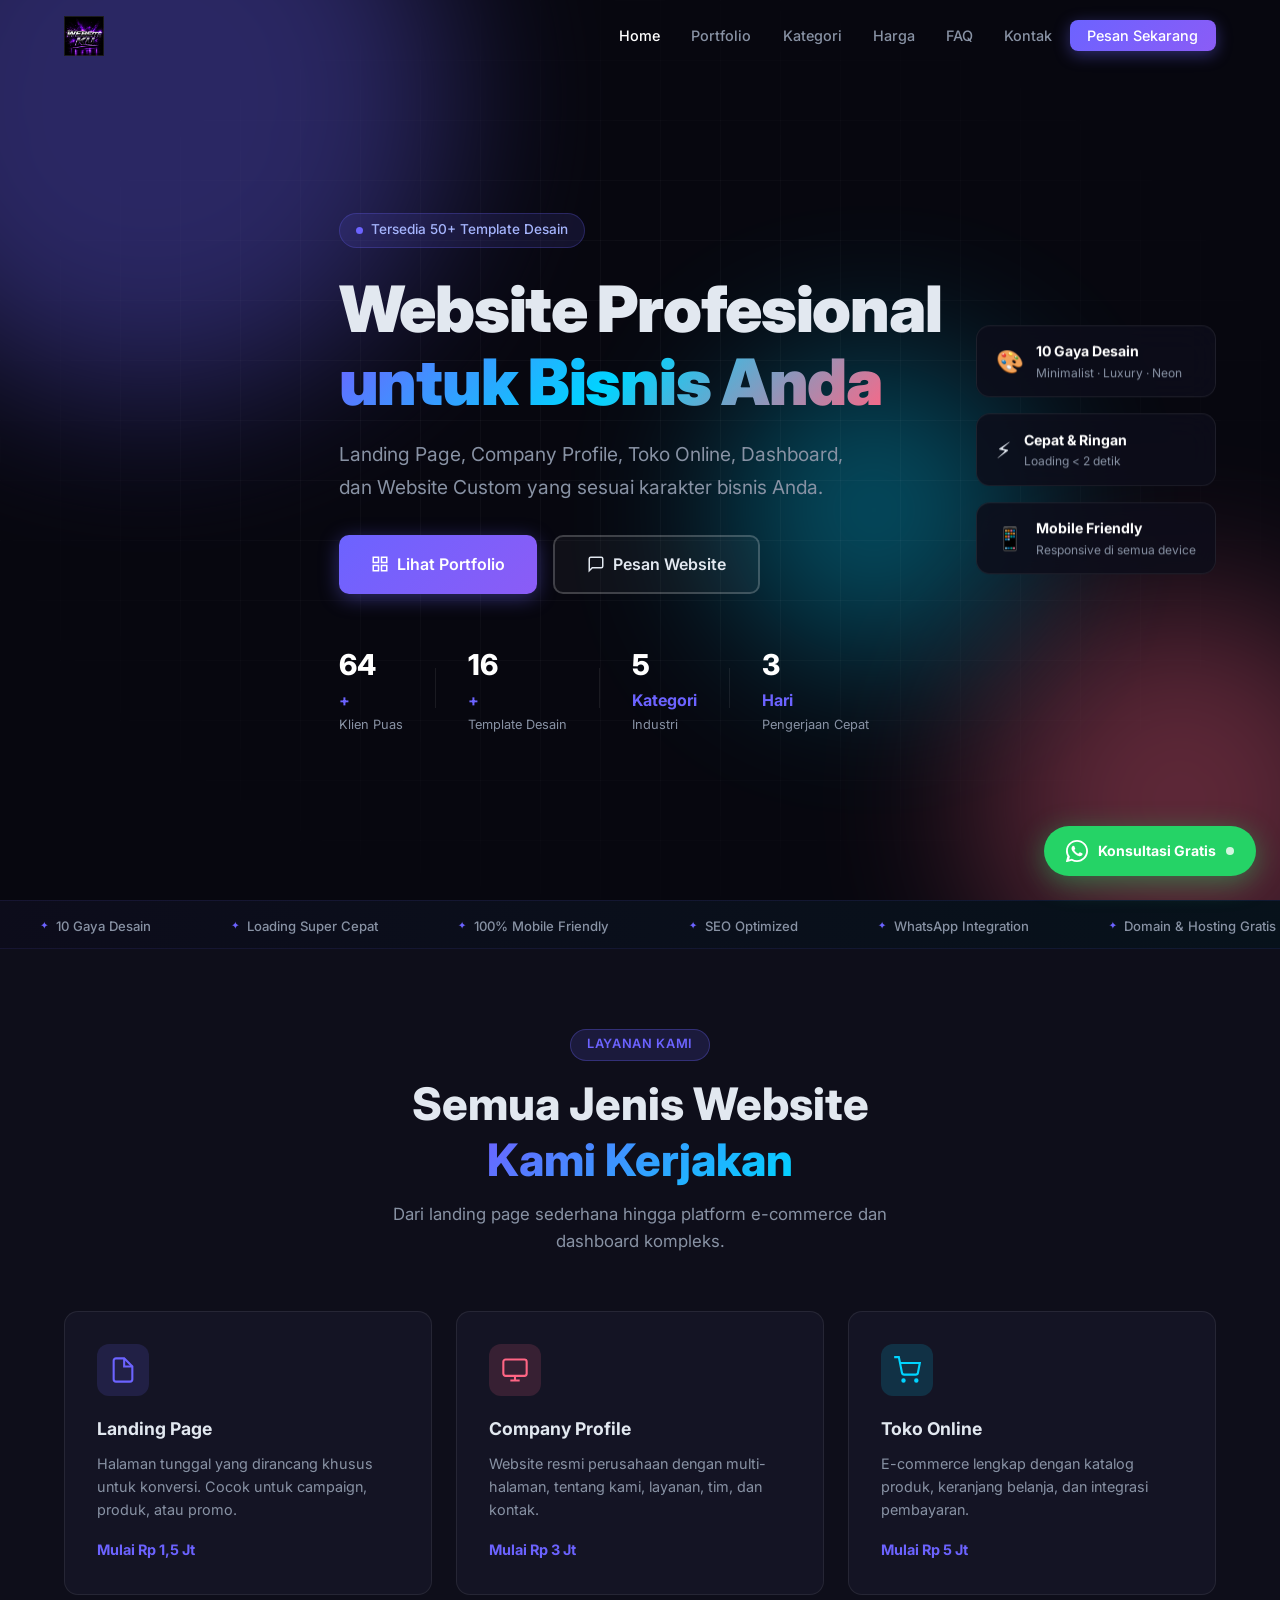
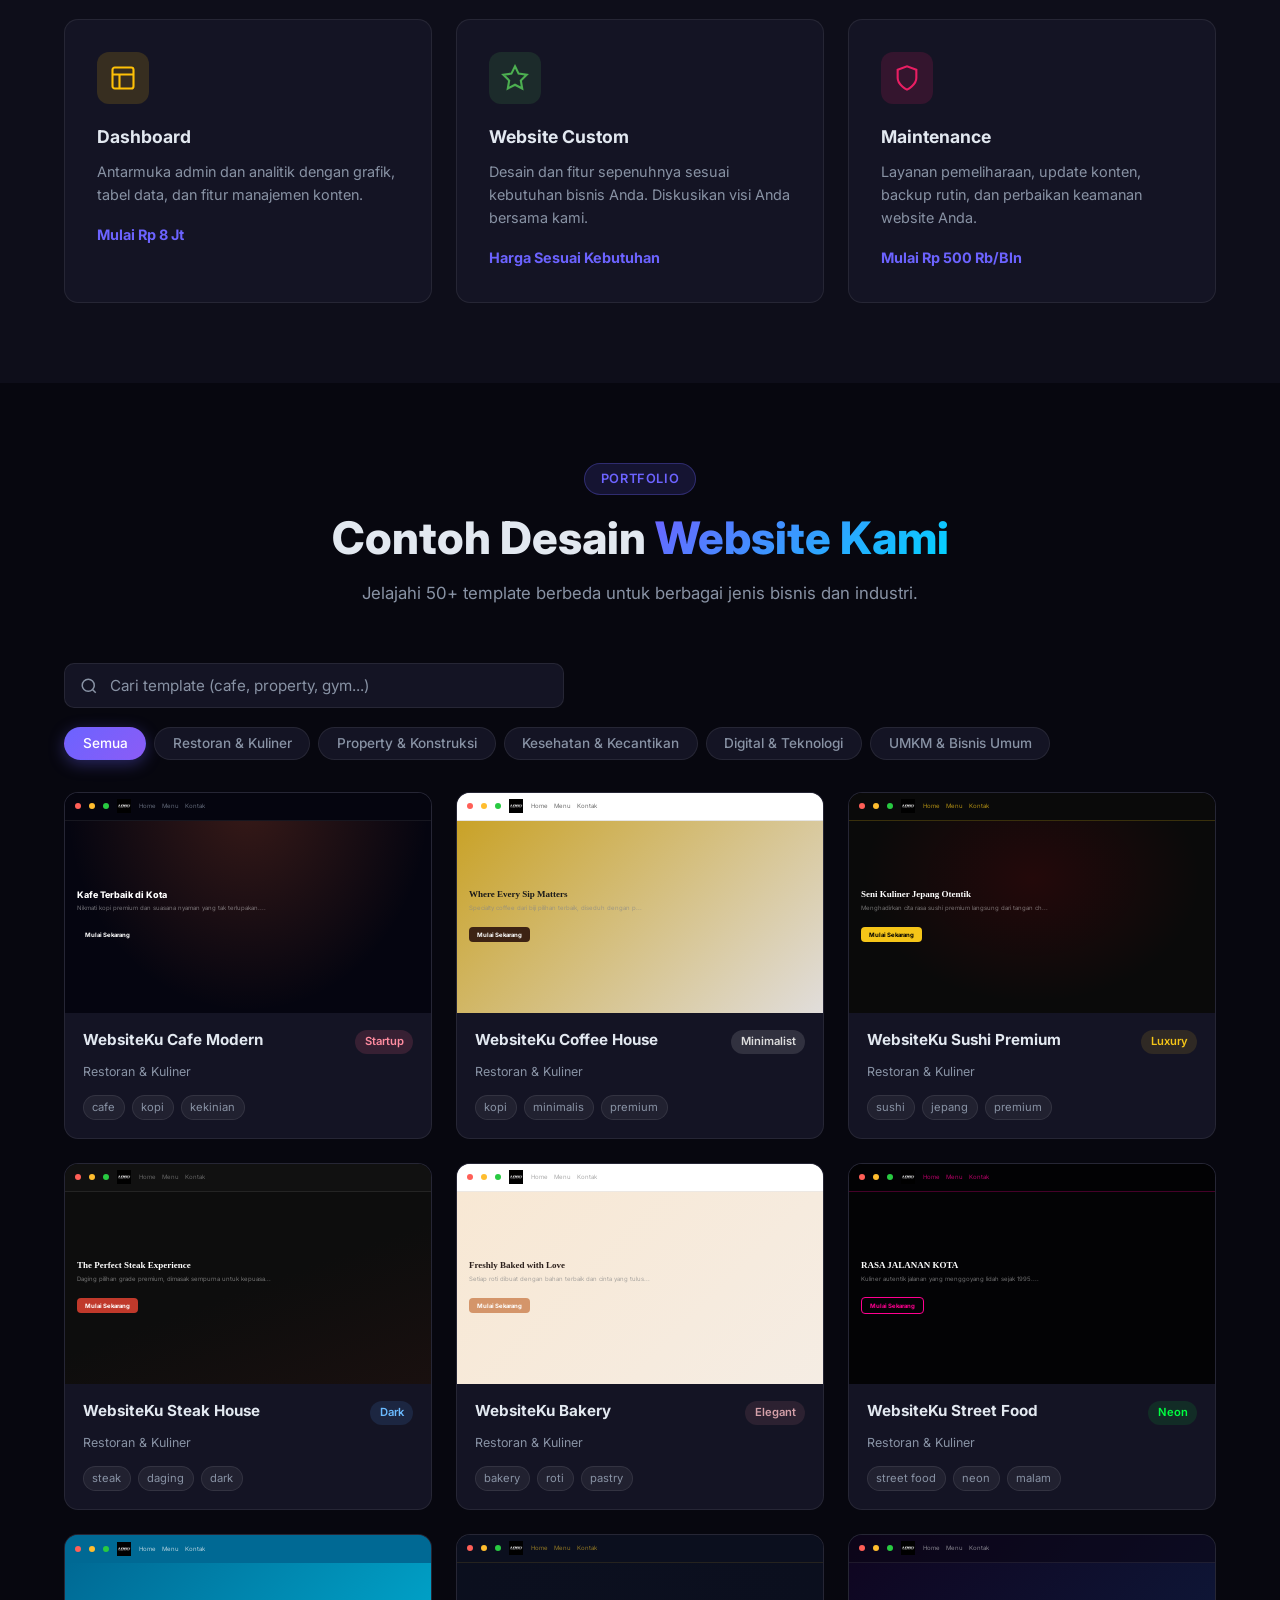
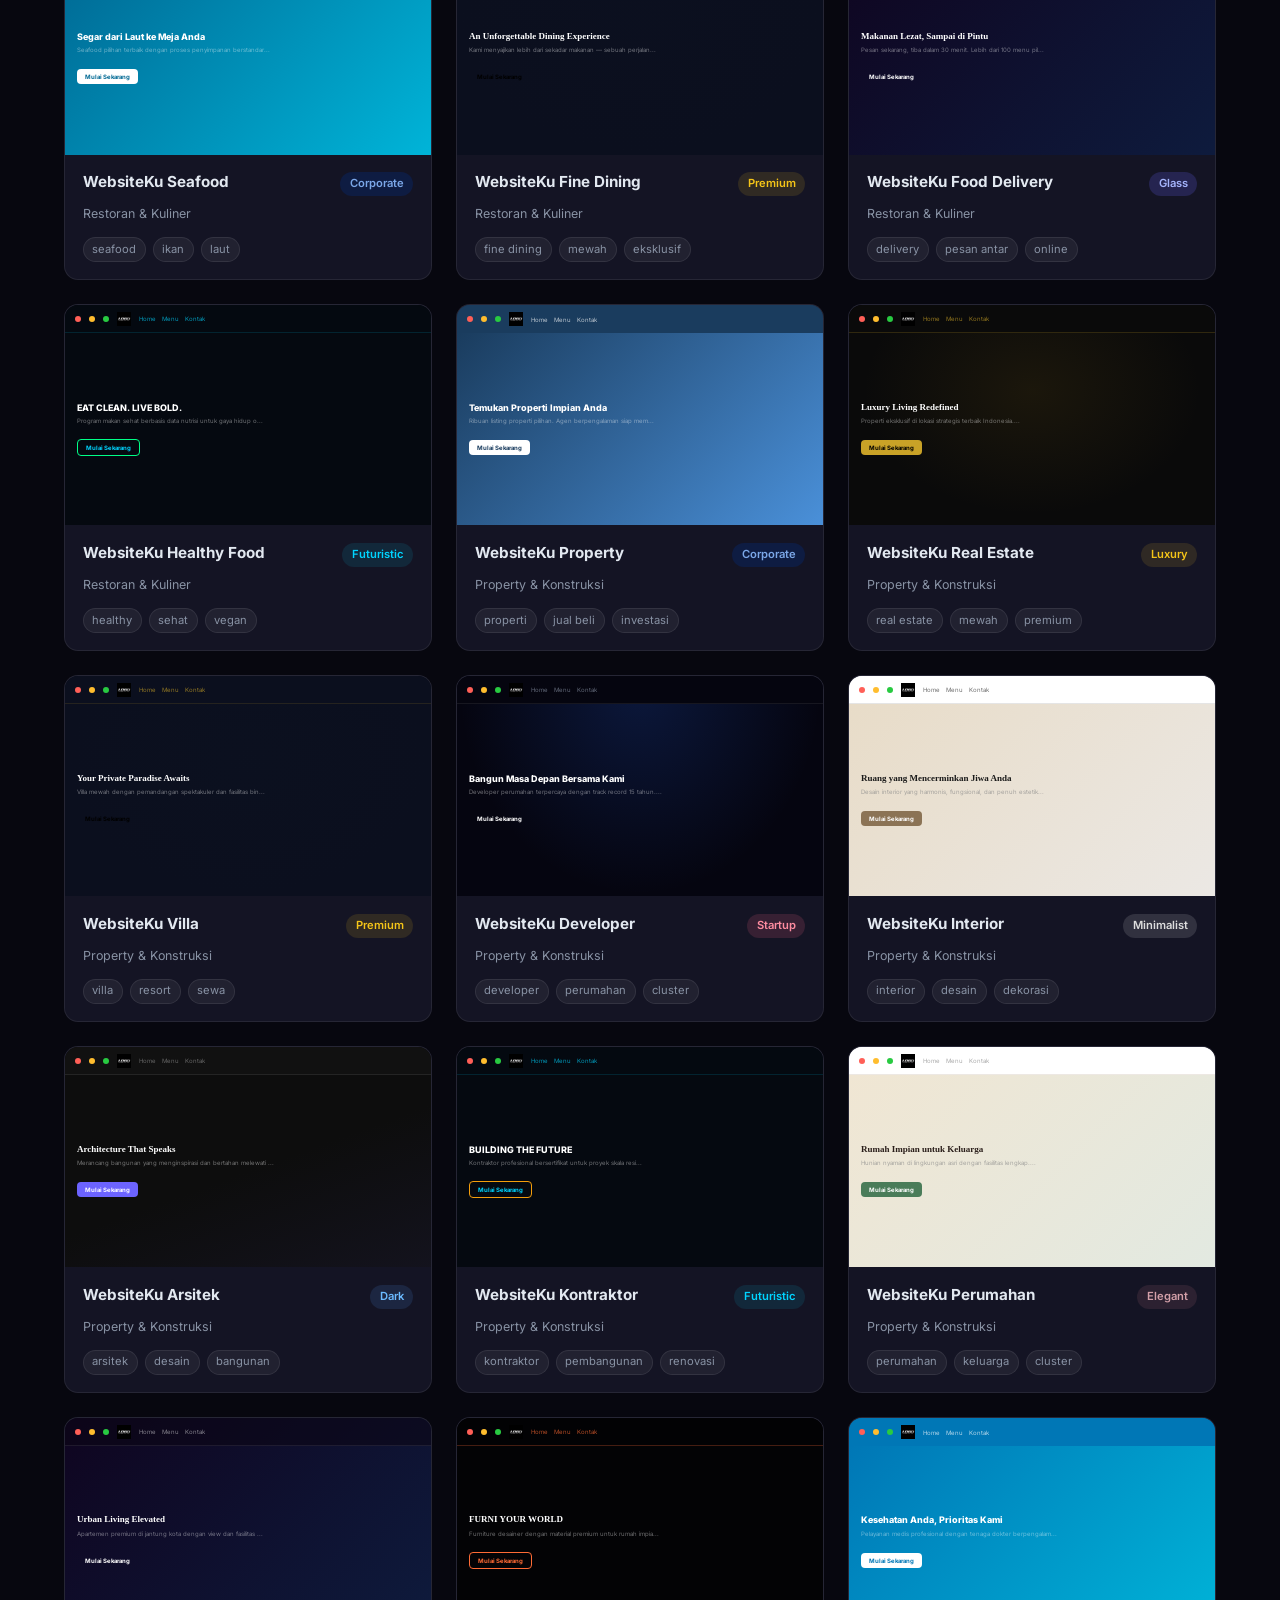
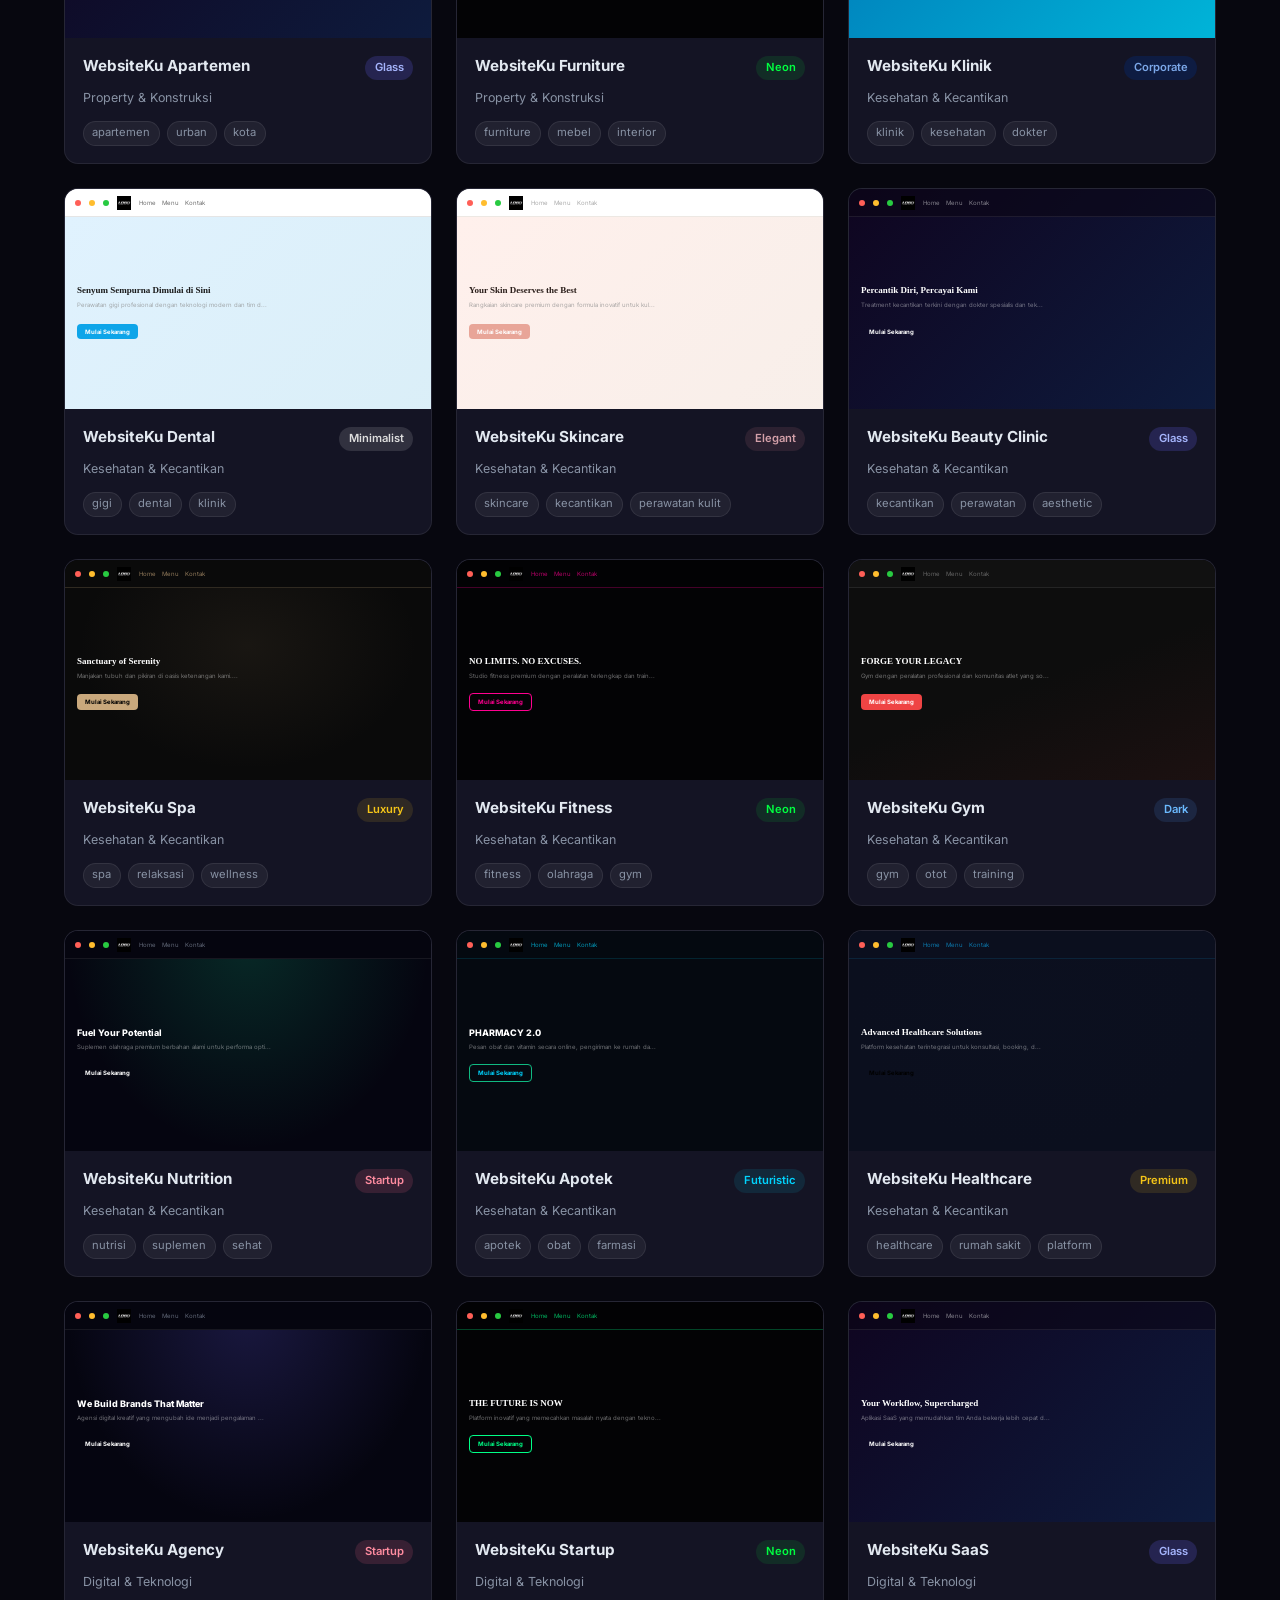
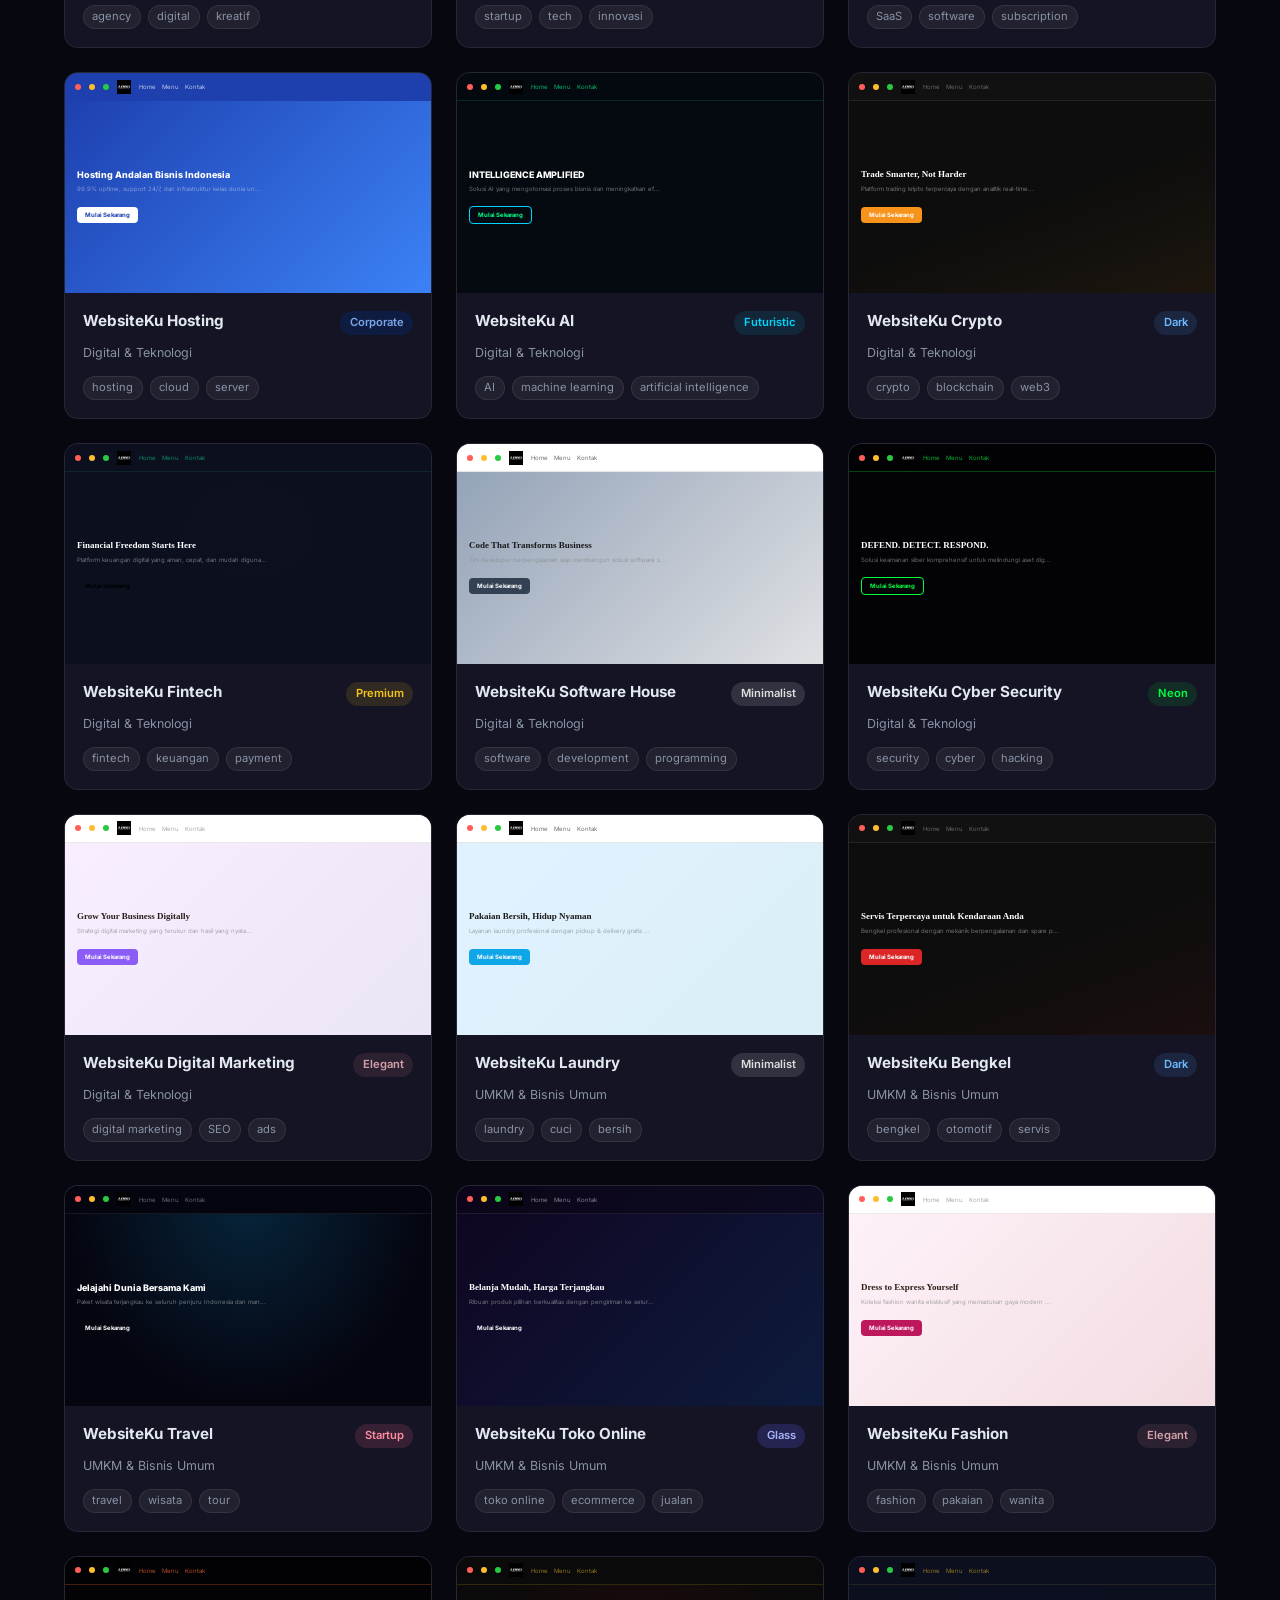
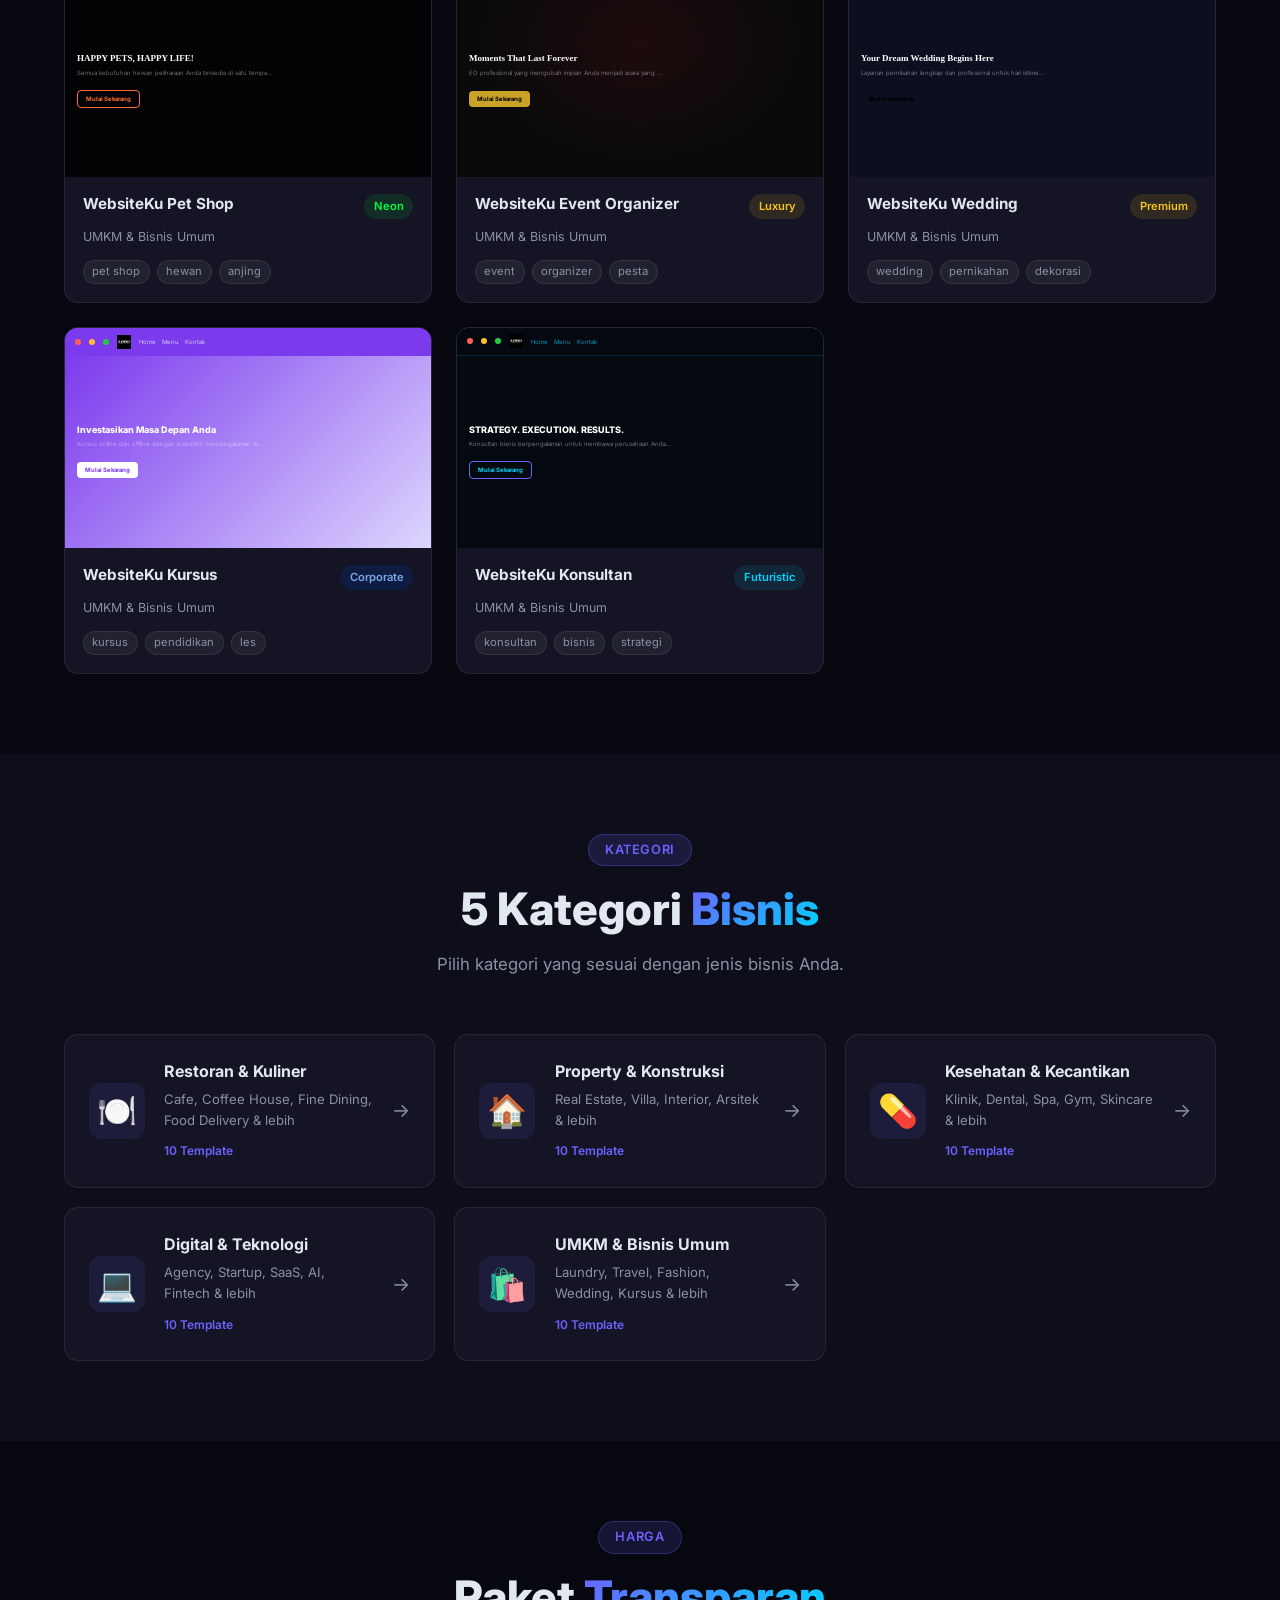
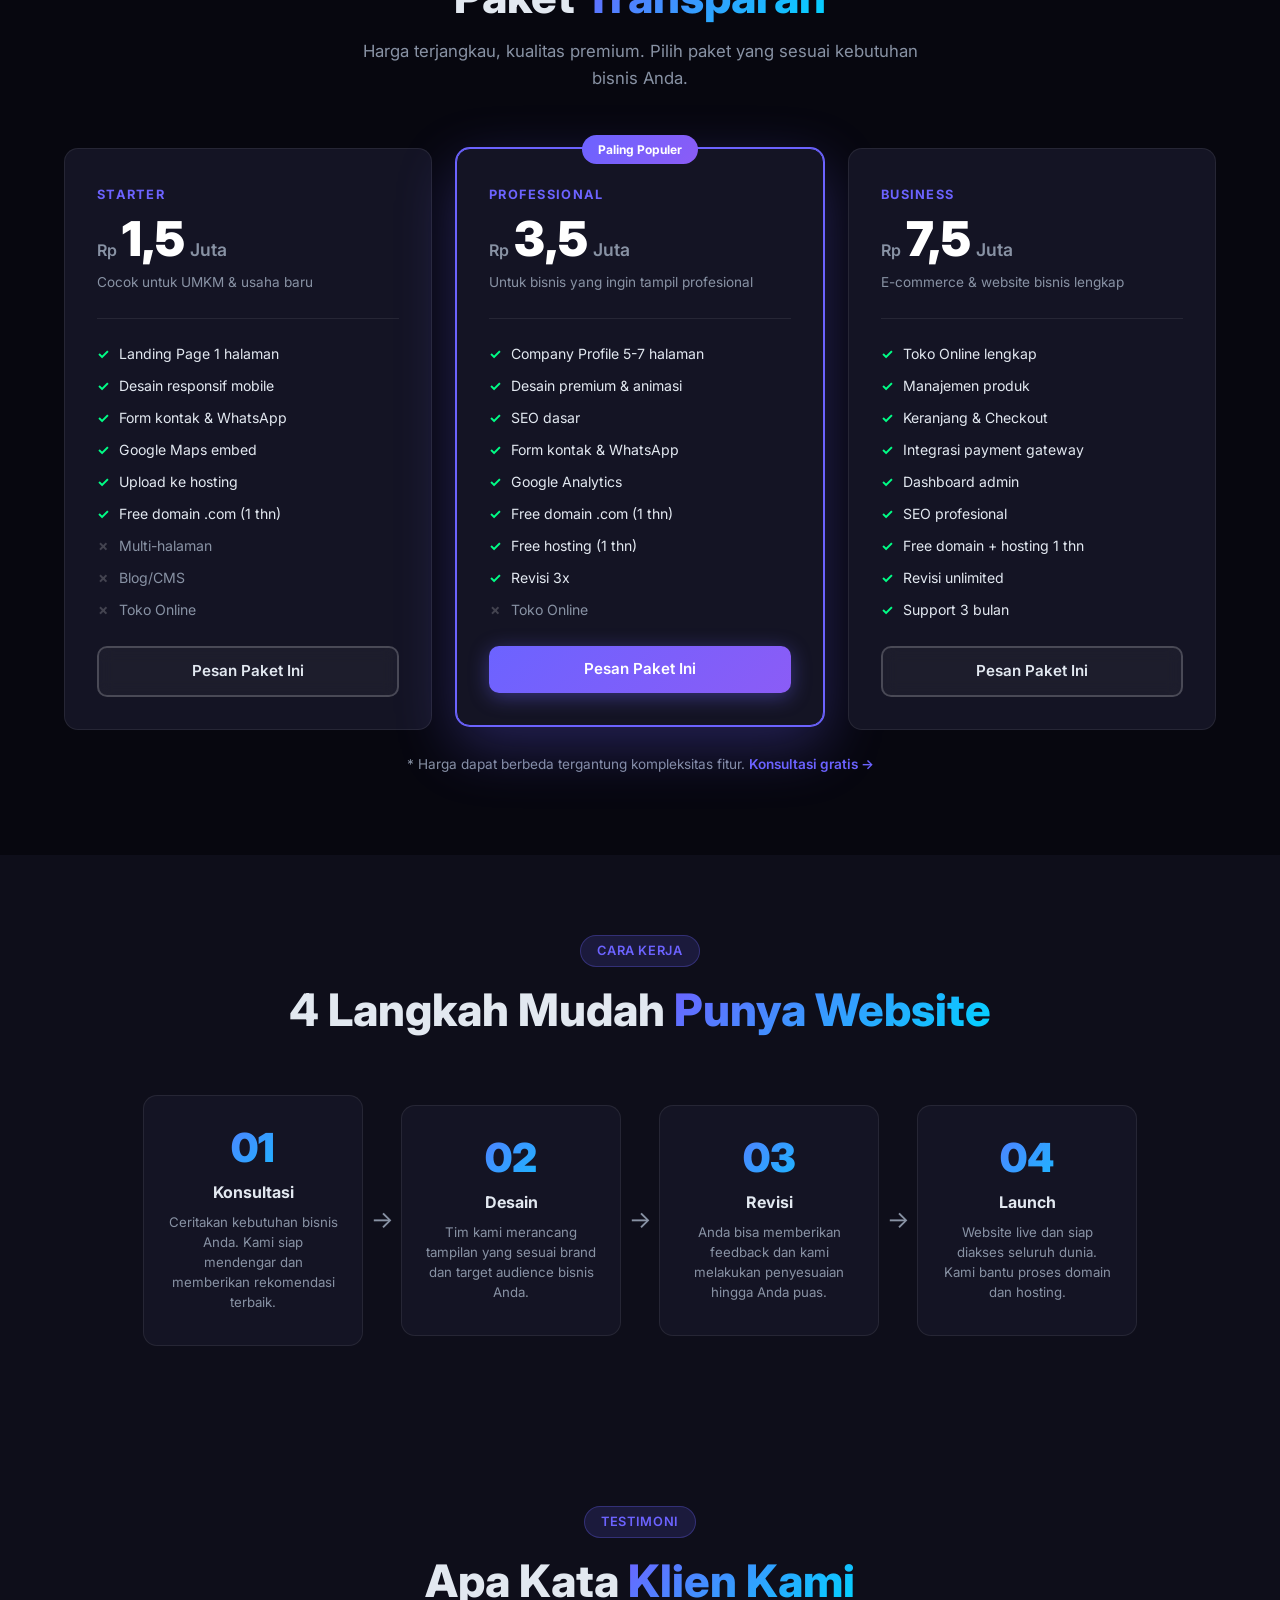
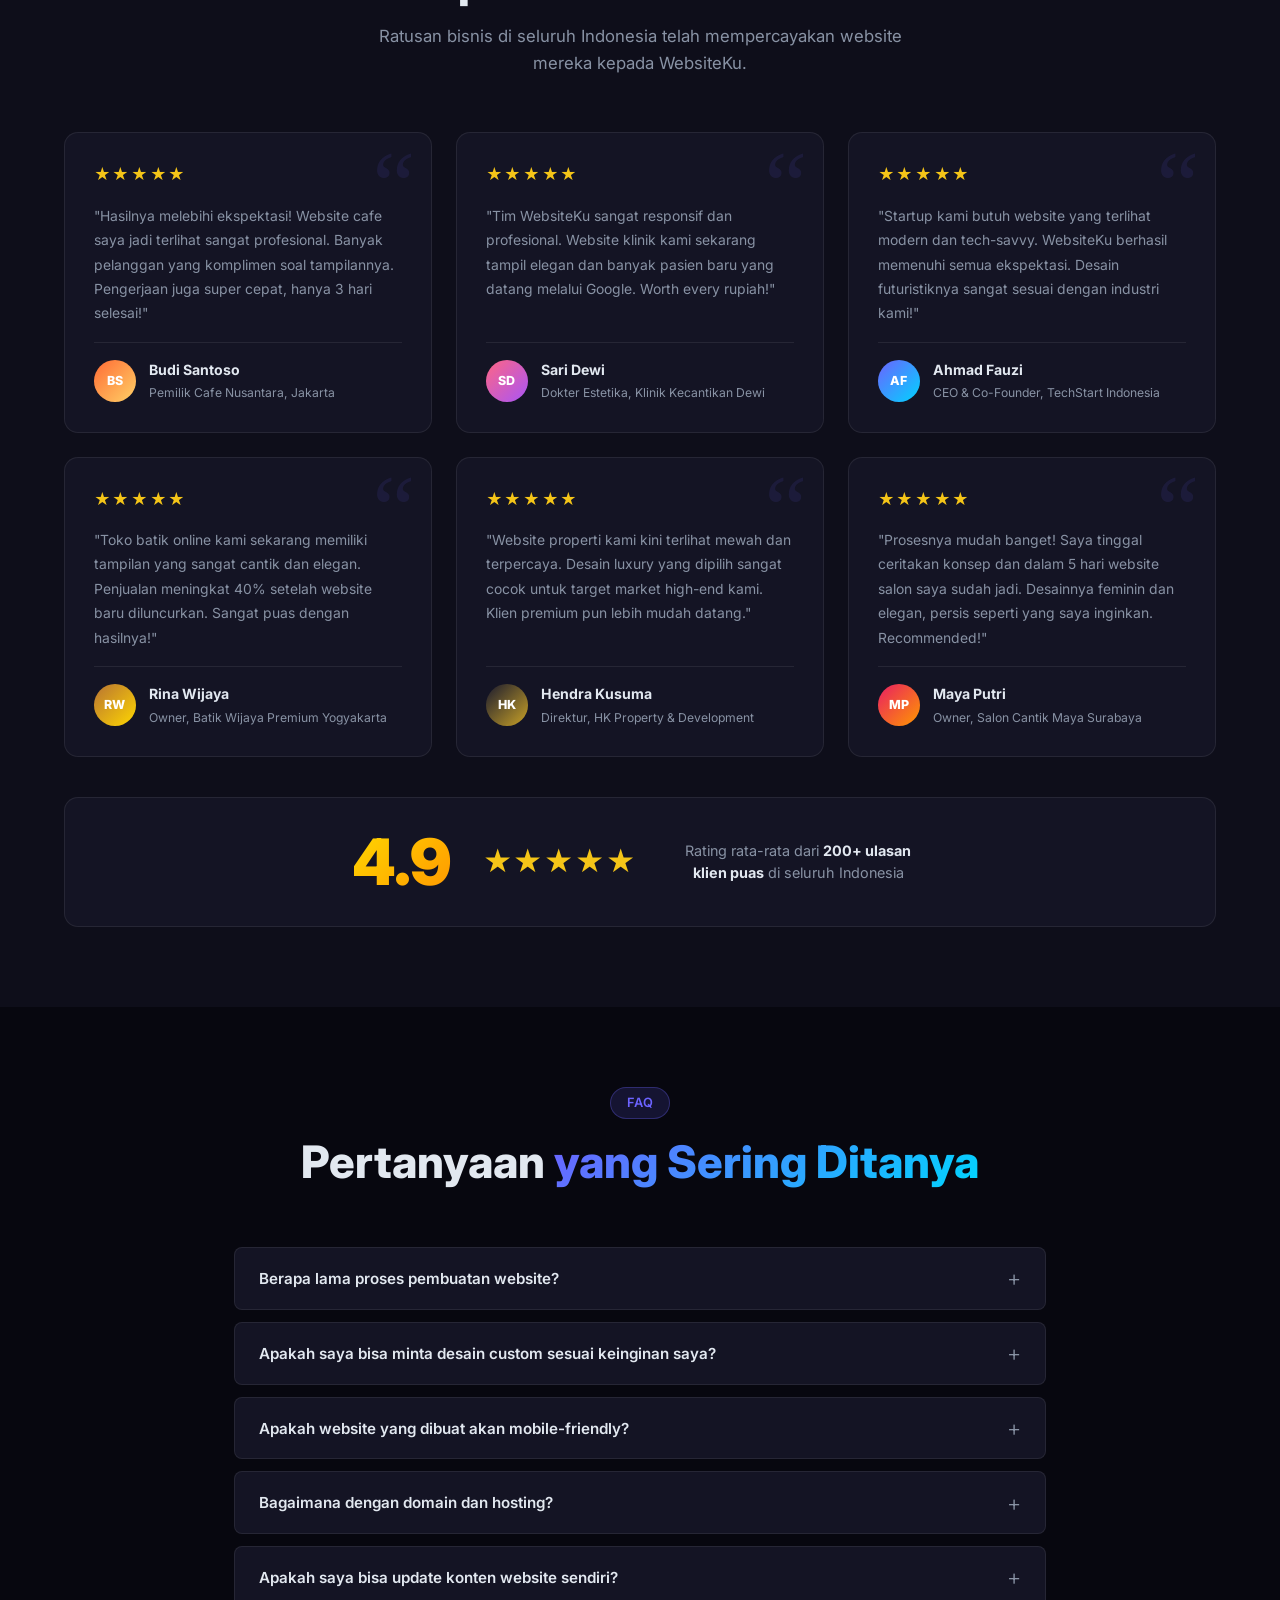
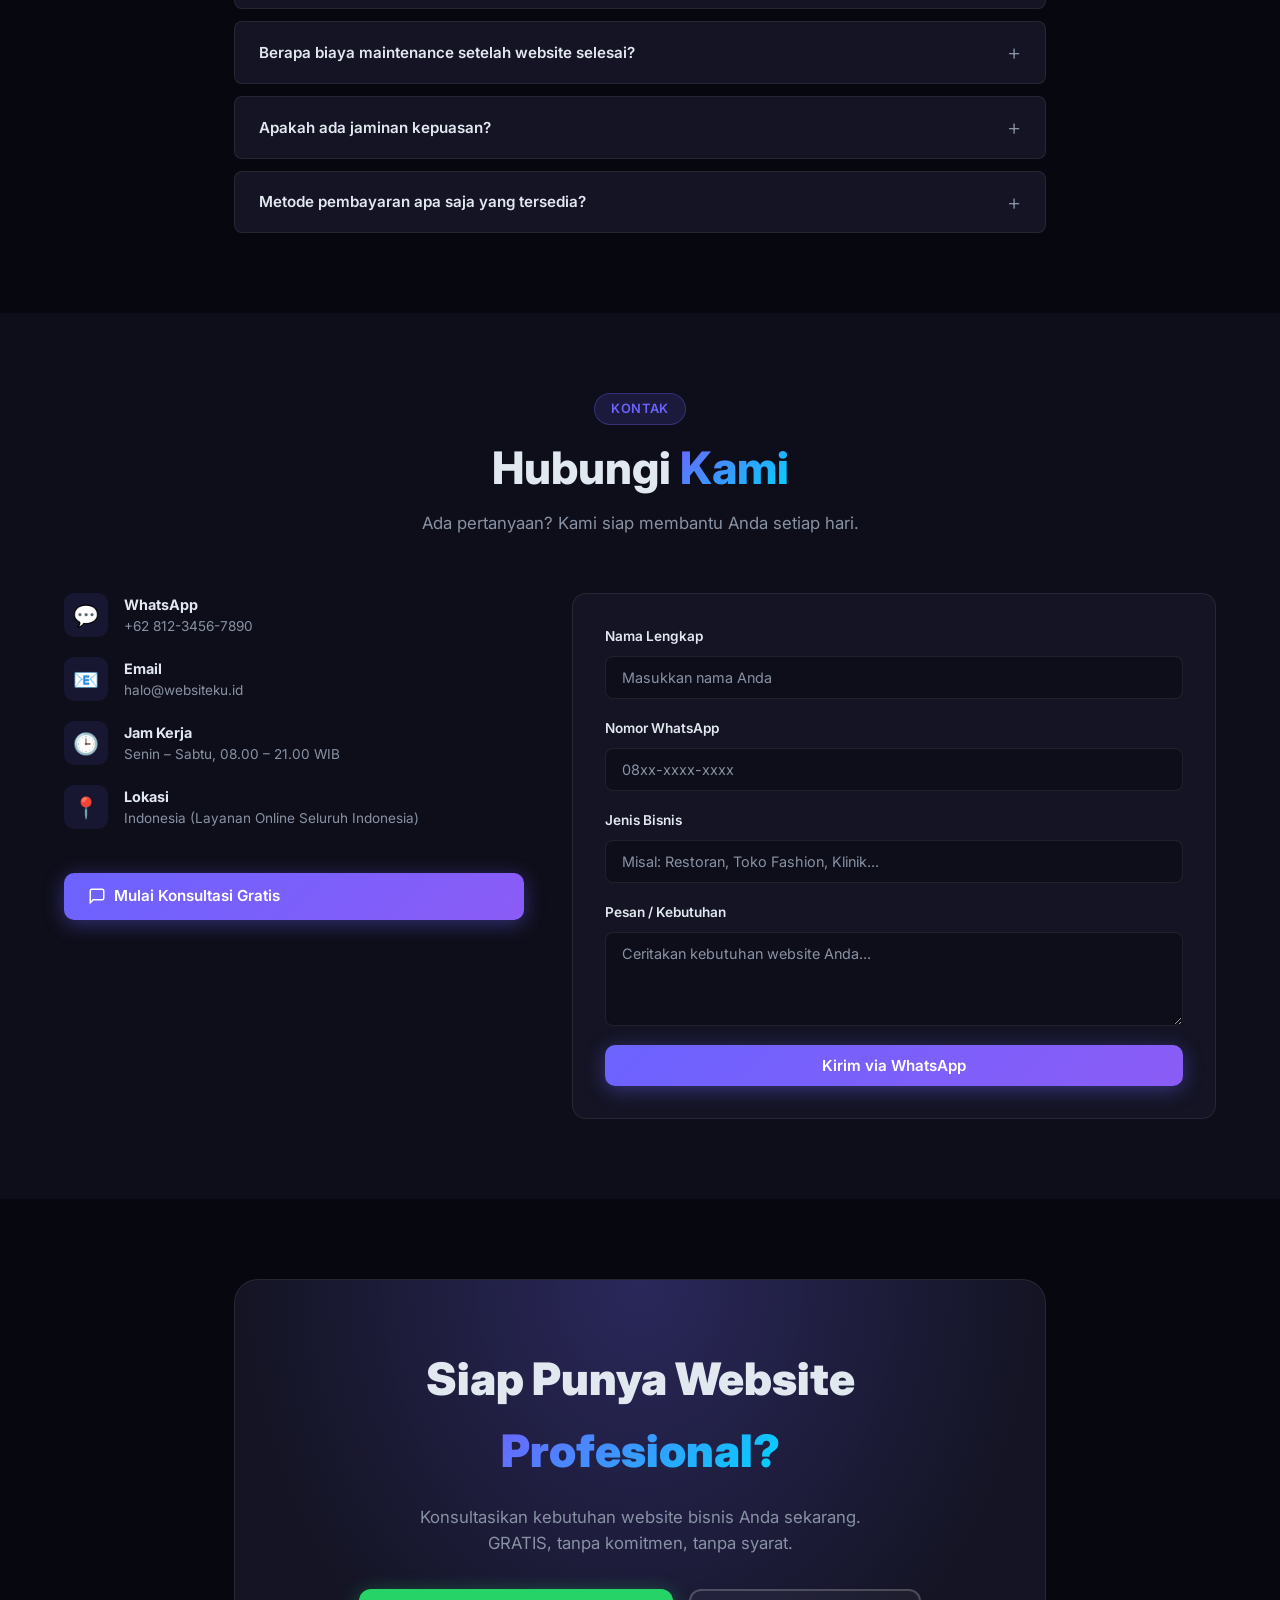
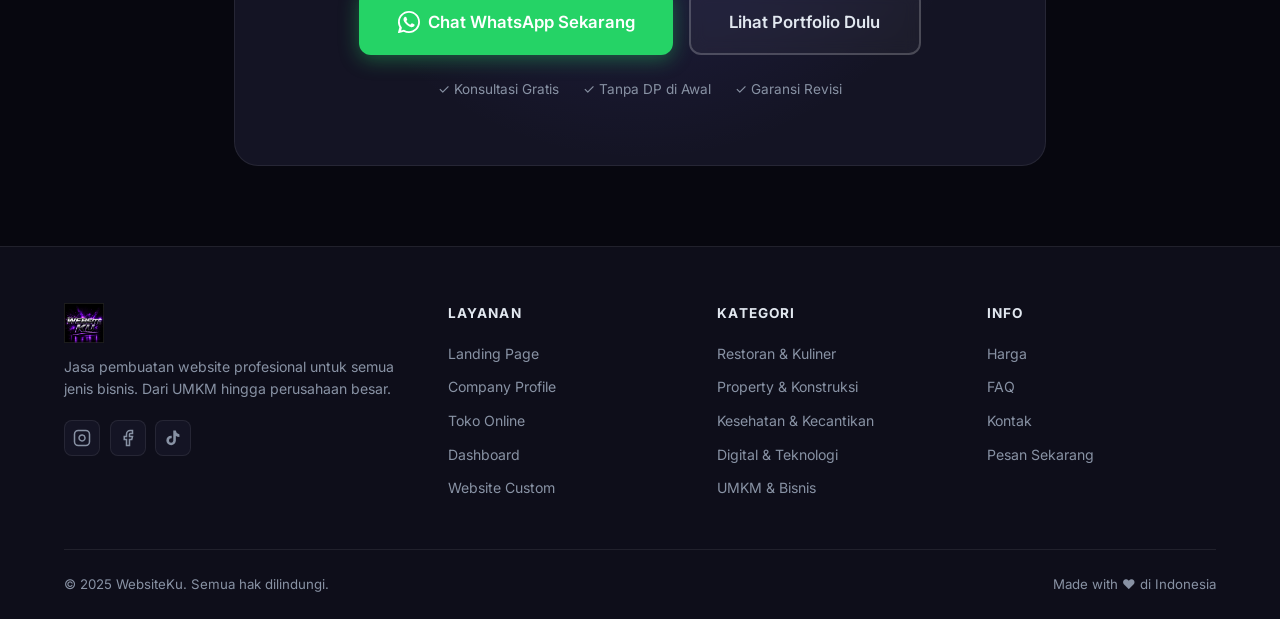
==== commit c00ffe52: "Add ticker, testimonials, floating WA button, and back-to-top - Marquee ticker bar after hero showca" ====
--- a/index.html
+++ b/index.html
@@ -114,6 +114,32 @@
     </div>
   </section>
 
+  <!-- TICKER -->
+  <div class="ticker-wrap">
+    <div class="ticker-track">
+      <span class="ticker-item"><span class="ticker-dot">✦</span>10 Gaya Desain</span>
+      <span class="ticker-item"><span class="ticker-dot">✦</span>Loading Super Cepat</span>
+      <span class="ticker-item"><span class="ticker-dot">✦</span>100% Mobile Friendly</span>
+      <span class="ticker-item"><span class="ticker-dot">✦</span>SEO Optimized</span>
+      <span class="ticker-item"><span class="ticker-dot">✦</span>WhatsApp Integration</span>
+      <span class="ticker-item"><span class="ticker-dot">✦</span>Domain &amp; Hosting Gratis</span>
+      <span class="ticker-item"><span class="ticker-dot">✦</span>Revisi Gratis</span>
+      <span class="ticker-item"><span class="ticker-dot">✦</span>SSL &amp; Keamanan Terjamin</span>
+      <span class="ticker-item"><span class="ticker-dot">✦</span>Google Analytics</span>
+      <span class="ticker-item"><span class="ticker-dot">✦</span>Support Purna Jual</span>
+      <span class="ticker-item"><span class="ticker-dot">✦</span>10 Gaya Desain</span>
+      <span class="ticker-item"><span class="ticker-dot">✦</span>Loading Super Cepat</span>
+      <span class="ticker-item"><span class="ticker-dot">✦</span>100% Mobile Friendly</span>
+      <span class="ticker-item"><span class="ticker-dot">✦</span>SEO Optimized</span>
+      <span class="ticker-item"><span class="ticker-dot">✦</span>WhatsApp Integration</span>
+      <span class="ticker-item"><span class="ticker-dot">✦</span>Domain &amp; Hosting Gratis</span>
+      <span class="ticker-item"><span class="ticker-dot">✦</span>Revisi Gratis</span>
+      <span class="ticker-item"><span class="ticker-dot">✦</span>SSL &amp; Keamanan Terjamin</span>
+      <span class="ticker-item"><span class="ticker-dot">✦</span>Google Analytics</span>
+      <span class="ticker-item"><span class="ticker-dot">✦</span>Support Purna Jual</span>
+    </div>
+  </div>
+
   <!-- LAYANAN -->
   <section class="section services-section" id="layanan">
     <div class="container">
@@ -391,6 +417,97 @@
           <h3>Launch</h3>
           <p>Website live dan siap diakses seluruh dunia. Kami bantu proses domain dan hosting.</p>
         </div>
+      </div>
+    </div>
+  </section>
+
+  <!-- TESTIMONIALS -->
+  <section class="section testi-section" id="testimoni">
+    <div class="container">
+      <div class="section-header">
+        <span class="section-tag">Testimoni</span>
+        <h2 class="section-title">Apa Kata <span class="text-gradient">Klien Kami</span></h2>
+        <p class="section-sub">Ratusan bisnis di seluruh Indonesia telah mempercayakan website mereka kepada WebsiteKu.</p>
+      </div>
+      <div class="testi-grid">
+
+        <div class="testi-card">
+          <div class="testi-stars">★★★★★</div>
+          <p class="testi-text">"Hasilnya melebihi ekspektasi! Website cafe saya jadi terlihat sangat profesional. Banyak pelanggan yang komplimen soal tampilannya. Pengerjaan juga super cepat, hanya 3 hari selesai!"</p>
+          <div class="testi-author">
+            <div class="testi-av" style="background:linear-gradient(135deg,#FF6B35,#FFD166)">BS</div>
+            <div class="testi-info">
+              <strong>Budi Santoso</strong>
+              <span>Pemilik Cafe Nusantara, Jakarta</span>
+            </div>
+          </div>
+        </div>
+
+        <div class="testi-card">
+          <div class="testi-stars">★★★★★</div>
+          <p class="testi-text">"Tim WebsiteKu sangat responsif dan profesional. Website klinik kami sekarang tampil elegan dan banyak pasien baru yang datang melalui Google. Worth every rupiah!"</p>
+          <div class="testi-author">
+            <div class="testi-av" style="background:linear-gradient(135deg,#FF6584,#A855F7)">SD</div>
+            <div class="testi-info">
+              <strong>Sari Dewi</strong>
+              <span>Dokter Estetika, Klinik Kecantikan Dewi</span>
+            </div>
+          </div>
+        </div>
+
+        <div class="testi-card">
+          <div class="testi-stars">★★★★★</div>
+          <p class="testi-text">"Startup kami butuh website yang terlihat modern dan tech-savvy. WebsiteKu berhasil memenuhi semua ekspektasi. Desain futuristiknya sangat sesuai dengan industri kami!"</p>
+          <div class="testi-author">
+            <div class="testi-av" style="background:linear-gradient(135deg,#6C63FF,#00D4FF)">AF</div>
+            <div class="testi-info">
+              <strong>Ahmad Fauzi</strong>
+              <span>CEO &amp; Co-Founder, TechStart Indonesia</span>
+            </div>
+          </div>
+        </div>
+
+        <div class="testi-card">
+          <div class="testi-stars">★★★★★</div>
+          <p class="testi-text">"Toko batik online kami sekarang memiliki tampilan yang sangat cantik dan elegan. Penjualan meningkat 40% setelah website baru diluncurkan. Sangat puas dengan hasilnya!"</p>
+          <div class="testi-author">
+            <div class="testi-av" style="background:linear-gradient(135deg,#B87333,#FFD700)">RW</div>
+            <div class="testi-info">
+              <strong>Rina Wijaya</strong>
+              <span>Owner, Batik Wijaya Premium Yogyakarta</span>
+            </div>
+          </div>
+        </div>
+
+        <div class="testi-card">
+          <div class="testi-stars">★★★★★</div>
+          <p class="testi-text">"Website properti kami kini terlihat mewah dan terpercaya. Desain luxury yang dipilih sangat cocok untuk target market high-end kami. Klien premium pun lebih mudah datang."</p>
+          <div class="testi-author">
+            <div class="testi-av" style="background:linear-gradient(135deg,#1a1a2e,#C9A227)">HK</div>
+            <div class="testi-info">
+              <strong>Hendra Kusuma</strong>
+              <span>Direktur, HK Property &amp; Development</span>
+            </div>
+          </div>
+        </div>
+
+        <div class="testi-card">
+          <div class="testi-stars">★★★★★</div>
+          <p class="testi-text">"Prosesnya mudah banget! Saya tinggal ceritakan konsep dan dalam 5 hari website salon saya sudah jadi. Desainnya feminin dan elegan, persis seperti yang saya inginkan. Recommended!"</p>
+          <div class="testi-author">
+            <div class="testi-av" style="background:linear-gradient(135deg,#E91E63,#FF9800)">MP</div>
+            <div class="testi-info">
+              <strong>Maya Putri</strong>
+              <span>Owner, Salon Cantik Maya Surabaya</span>
+            </div>
+          </div>
+        </div>
+
+      </div>
+      <div class="testi-summary">
+        <div class="ts-num">4.9</div>
+        <div class="ts-stars">★★★★★</div>
+        <div class="ts-text">Rating rata-rata dari <strong>200+ ulasan klien puas</strong> di seluruh Indonesia</div>
       </div>
     </div>
   </section>
@@ -643,6 +760,16 @@
     </div>
   </div>
 
+  <!-- FLOATING BUTTONS -->
+  <a href="https://wa.me/6281234567890?text=Halo%20WebsiteKu%21%20Saya%20tertarik%20konsultasi%20pembuatan%20website%20bisnis%20saya." target="_blank" rel="noopener" class="float-wa" aria-label="Chat WhatsApp">
+    <svg width="22" height="22" viewBox="0 0 24 24" fill="currentColor"><path d="M17.472 14.382c-.297-.149-1.758-.867-2.03-.967-.273-.099-.471-.148-.67.15-.197.297-.767.966-.94 1.164-.173.199-.347.223-.644.075-.297-.15-1.255-.463-2.39-1.475-.883-.788-1.48-1.761-1.653-2.059-.173-.297-.018-.458.13-.606.134-.133.298-.347.446-.52.149-.174.198-.298.298-.497.099-.198.05-.371-.025-.52-.075-.149-.669-1.612-.916-2.207-.242-.579-.487-.5-.669-.51-.173-.008-.371-.01-.57-.01-.198 0-.52.074-.792.372-.272.297-1.04 1.016-1.04 2.479 0 1.462 1.065 2.875 1.213 3.074.149.198 2.096 3.2 5.077 4.487.709.306 1.262.489 1.694.625.712.227 1.36.195 1.871.118.571-.085 1.758-.719 2.006-1.413.248-.694.248-1.289.173-1.413-.074-.124-.272-.198-.57-.347z"/><path d="M12 0C5.373 0 0 5.373 0 12c0 2.123.555 4.115 1.527 5.843L.057 23.143a.75.75 0 0 0 .9.9l5.3-1.47A11.946 11.946 0 0 0 12 24c6.627 0 12-5.373 12-12S18.627 0 12 0zm0 22a9.956 9.956 0 0 1-5.088-1.396l-.364-.217-3.146.872.839-3.067-.236-.375A9.954 9.954 0 0 1 2 12C2 6.477 6.477 2 12 2s10 4.477 10 10-4.477 10-10 10z"/></svg>
+    <span class="float-wa-label">Konsultasi Gratis</span>
+    <span class="float-wa-pulse"></span>
+  </a>
+  <button class="back-top" id="backTop" aria-label="Kembali ke atas">
+    <svg width="18" height="18" viewBox="0 0 24 24" fill="none" stroke="currentColor" stroke-width="2.5"><polyline points="18 15 12 9 6 15"/></svg>
+  </button>
+
   <script src="js/data.js"></script>
   <script src="js/templates.js"></script>
   <script src="js/app.js"></script>
--- a/css/style.css
+++ b/css/style.css
@@ -546,7 +546,7 @@
 }
 
 .p-card-thumb {
-  height: 200px;
+  height: 220px;
   position: relative;
   overflow: hidden;
 }
@@ -1275,8 +1275,16 @@
   .footer-grid { grid-template-columns: 1fr 1fr; }
 }
 
+@media (max-width: 1024px) {
+  .testi-grid { grid-template-columns: repeat(2, 1fr); }
+}
+
 @media (max-width: 768px) {
   .section { padding: 3.5rem 0; }
+  .testi-grid { grid-template-columns: 1fr 1fr; }
+  .float-wa-label { display: none; }
+  .float-wa { padding: .9rem; width: 52px; height: 52px; border-radius: 50%; justify-content: center; }
+  .float-wa-pulse { display: none; }
   .nav-links {
     display: none;
     position: fixed;
@@ -1312,6 +1320,218 @@
   .footer-grid { grid-template-columns: 1fr; }
   .harga-popular { transform: scale(1); }
   .preview-btn span { display: none; }
+  .testi-grid { grid-template-columns: 1fr; }
+  .testi-summary { gap: 1rem; }
+  .ts-num { font-size: 3rem; }
+  .back-top { bottom: 6rem; }
+}
+
+/* ============================================================
+   TICKER
+   ============================================================ */
+.ticker-wrap {
+  overflow: hidden;
+  background: linear-gradient(90deg, rgba(108,99,255,.05), rgba(0,212,255,.05));
+  border-top:    1px solid rgba(108,99,255,.1);
+  border-bottom: 1px solid rgba(108,99,255,.1);
+  padding: .65rem 0;
+  user-select: none;
+}
+.ticker-track {
+  display: inline-flex;
+  animation: tickerMove 40s linear infinite;
+  white-space: nowrap;
+}
+.ticker-track:hover { animation-play-state: paused; }
+.ticker-item {
+  display: inline-flex;
+  align-items: center;
+  gap: .45rem;
+  padding: 0 2.5rem;
+  font-size: .82rem;
+  font-weight: 500;
+  color: var(--c-muted);
+  transition: color var(--trans);
+}
+.ticker-item:hover { color: var(--c-text); }
+.ticker-dot { color: var(--c-primary); font-size: .65rem; flex-shrink: 0; }
+@keyframes tickerMove {
+  from { transform: translateX(0); }
+  to   { transform: translateX(-50%); }
+}
+
+/* ============================================================
+   TESTIMONIALS
+   ============================================================ */
+.testi-section { background: var(--c-surface); }
+
+.testi-grid {
+  display: grid;
+  grid-template-columns: repeat(3, 1fr);
+  gap: 1.5rem;
+  margin-bottom: 2.5rem;
+}
+
+.testi-card {
+  background: var(--c-card);
+  border: 1px solid var(--c-border);
+  border-radius: var(--radius);
+  padding: 1.8rem;
+  display: flex;
+  flex-direction: column;
+  gap: 1rem;
+  transition: all var(--trans);
+  position: relative;
+  overflow: hidden;
+}
+.testi-card::before {
+  content: '\201C';
+  position: absolute;
+  top: .2rem;
+  right: 1rem;
+  font-size: 6rem;
+  font-family: Georgia, serif;
+  color: rgba(108,99,255,.1);
+  line-height: 1;
+  pointer-events: none;
+}
+.testi-card:hover {
+  transform: translateY(-5px);
+  border-color: rgba(108,99,255,.25);
+  box-shadow: 0 20px 60px rgba(0,0,0,.45);
+}
+
+.testi-stars {
+  color: #F5C518;
+  font-size: 1rem;
+  letter-spacing: .1em;
+}
+
+.testi-text {
+  font-size: .87rem;
+  color: var(--c-muted);
+  line-height: 1.75;
+  flex: 1;
+  position: relative;
+  z-index: 1;
+}
+
+.testi-author {
+  display: flex;
+  align-items: center;
+  gap: .85rem;
+  padding-top: 1rem;
+  border-top: 1px solid var(--c-border);
+  position: relative;
+  z-index: 1;
+}
+
+.testi-av {
+  width: 42px; height: 42px;
+  border-radius: 50%;
+  display: grid;
+  place-items: center;
+  font-size: .78rem;
+  font-weight: 800;
+  color: #fff;
+  flex-shrink: 0;
+  letter-spacing: 0;
+}
+
+.testi-info { display: flex; flex-direction: column; gap: .15rem; }
+.testi-info strong { font-size: .88rem; font-weight: 700; color: var(--c-text); }
+.testi-info span   { font-size: .76rem; color: var(--c-muted); }
+
+.testi-summary {
+  display: flex;
+  align-items: center;
+  justify-content: center;
+  gap: 2rem;
+  padding: 2rem;
+  background: var(--c-card);
+  border: 1px solid var(--c-border);
+  border-radius: var(--radius);
+  flex-wrap: wrap;
+  text-align: center;
+}
+.ts-num {
+  font-size: 4rem;
+  font-weight: 900;
+  background: linear-gradient(135deg, #FFD700, #FF9800);
+  -webkit-background-clip: text;
+  -webkit-text-fill-color: transparent;
+  background-clip: text;
+  line-height: 1;
+}
+.ts-stars { font-size: 1.8rem; color: #F5C518; letter-spacing: .06em; line-height: 1; }
+.ts-text  { font-size: .9rem; color: var(--c-muted); max-width: 260px; line-height: 1.5; }
+.ts-text strong { color: var(--c-text); }
+
+/* ============================================================
+   FLOATING BUTTONS
+   ============================================================ */
+.float-wa {
+  position: fixed;
+  bottom: 1.5rem;
+  right: 1.5rem;
+  z-index: 900;
+  display: flex;
+  align-items: center;
+  gap: .6rem;
+  background: var(--c-wa);
+  color: #fff;
+  padding: .85rem 1.4rem;
+  border-radius: 100px;
+  font-size: .88rem;
+  font-weight: 700;
+  box-shadow: 0 6px 28px rgba(37,211,102,.45);
+  transition: all var(--trans);
+  text-decoration: none;
+  white-space: nowrap;
+}
+.float-wa:hover {
+  transform: translateY(-3px) scale(1.03);
+  box-shadow: 0 10px 36px rgba(37,211,102,.6);
+  color: #fff;
+}
+.float-wa-pulse {
+  width: 8px; height: 8px;
+  background: rgba(255,255,255,.8);
+  border-radius: 50%;
+  animation: pulse 2s ease infinite;
+  flex-shrink: 0;
+}
+
+.back-top {
+  position: fixed;
+  bottom: 5.5rem;
+  right: 1.5rem;
+  z-index: 900;
+  width: 44px; height: 44px;
+  background: rgba(14,14,26,.92);
+  backdrop-filter: blur(12px);
+  border: 1px solid var(--c-border);
+  border-radius: 12px;
+  display: grid;
+  place-items: center;
+  color: var(--c-text);
+  box-shadow: var(--shadow-sm);
+  transition: all var(--trans);
+  opacity: 0;
+  pointer-events: none;
+  transform: translateY(8px);
+  cursor: pointer;
+}
+.back-top.visible {
+  opacity: 1;
+  pointer-events: all;
+  transform: translateY(0);
+}
+.back-top:hover {
+  background: var(--c-primary);
+  border-color: var(--c-primary);
+  color: #fff;
+  transform: translateY(-2px);
 }
 
 /* Style badge colors */
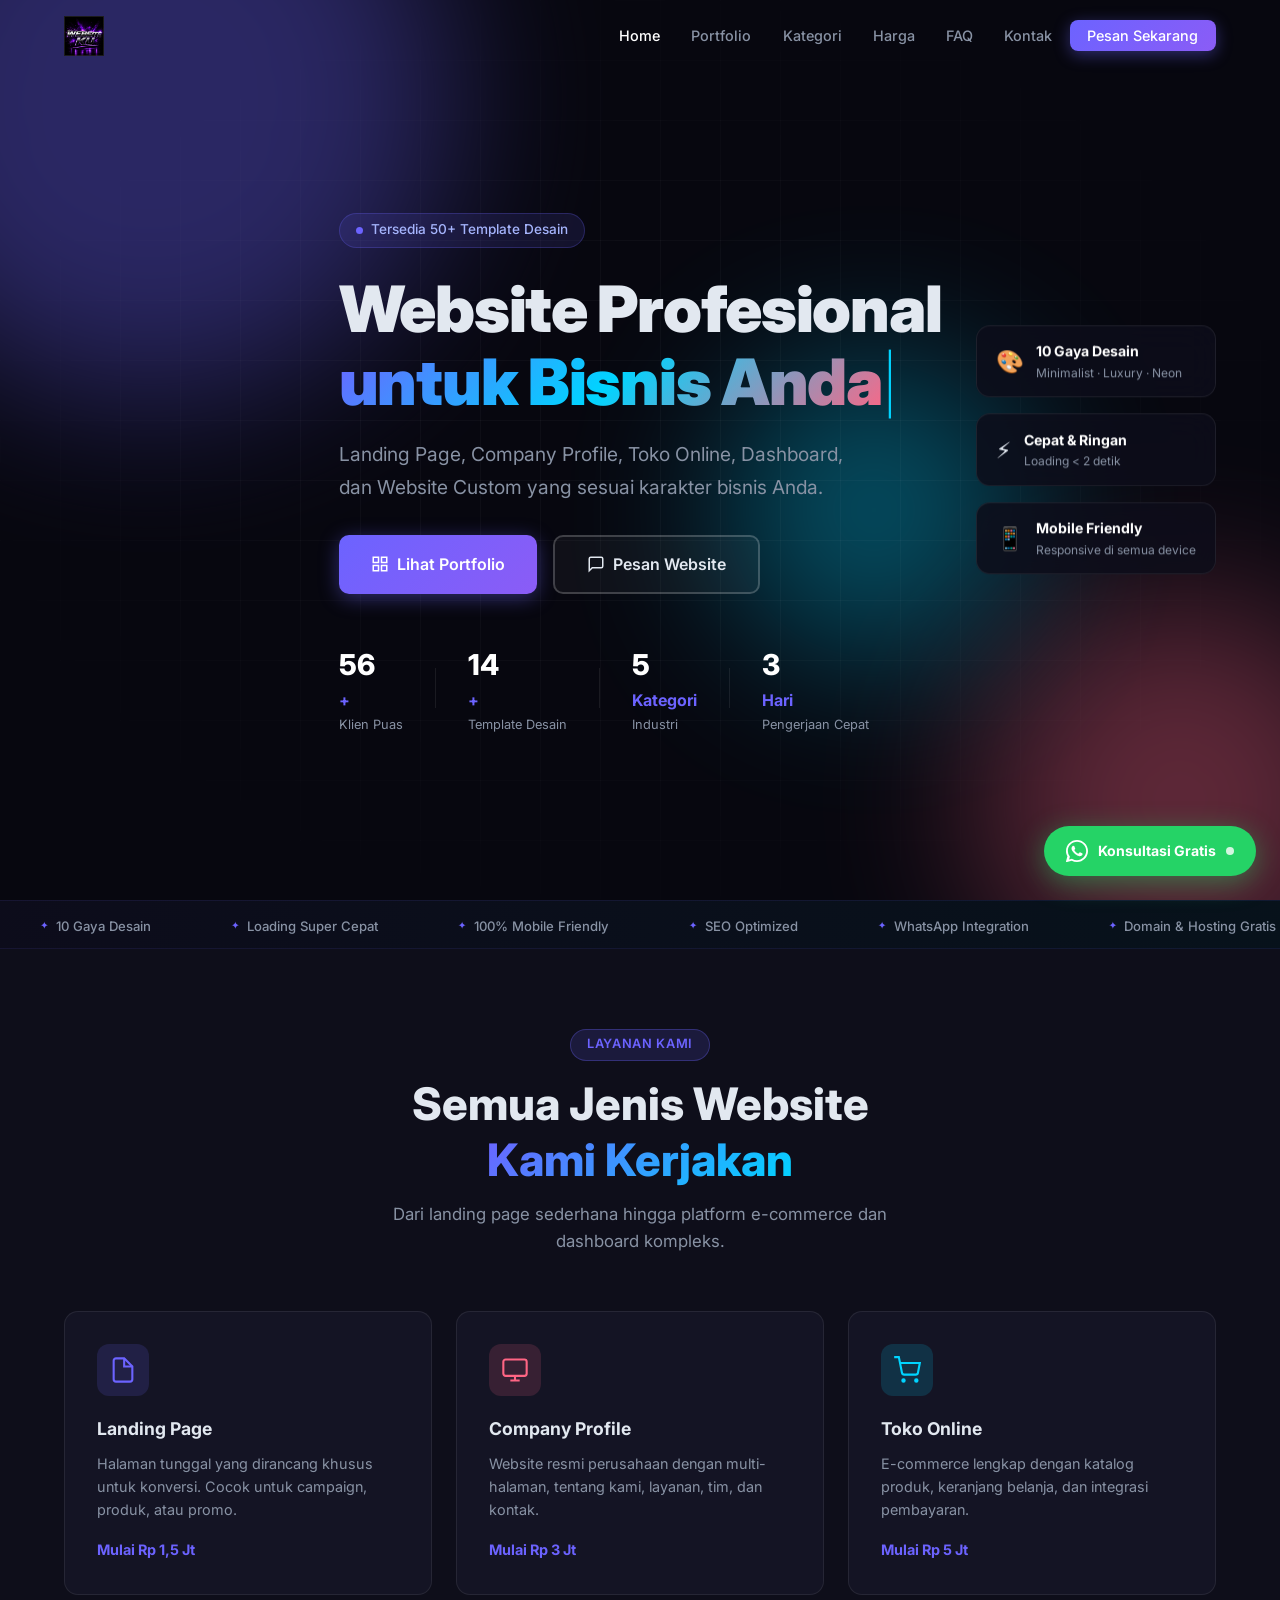
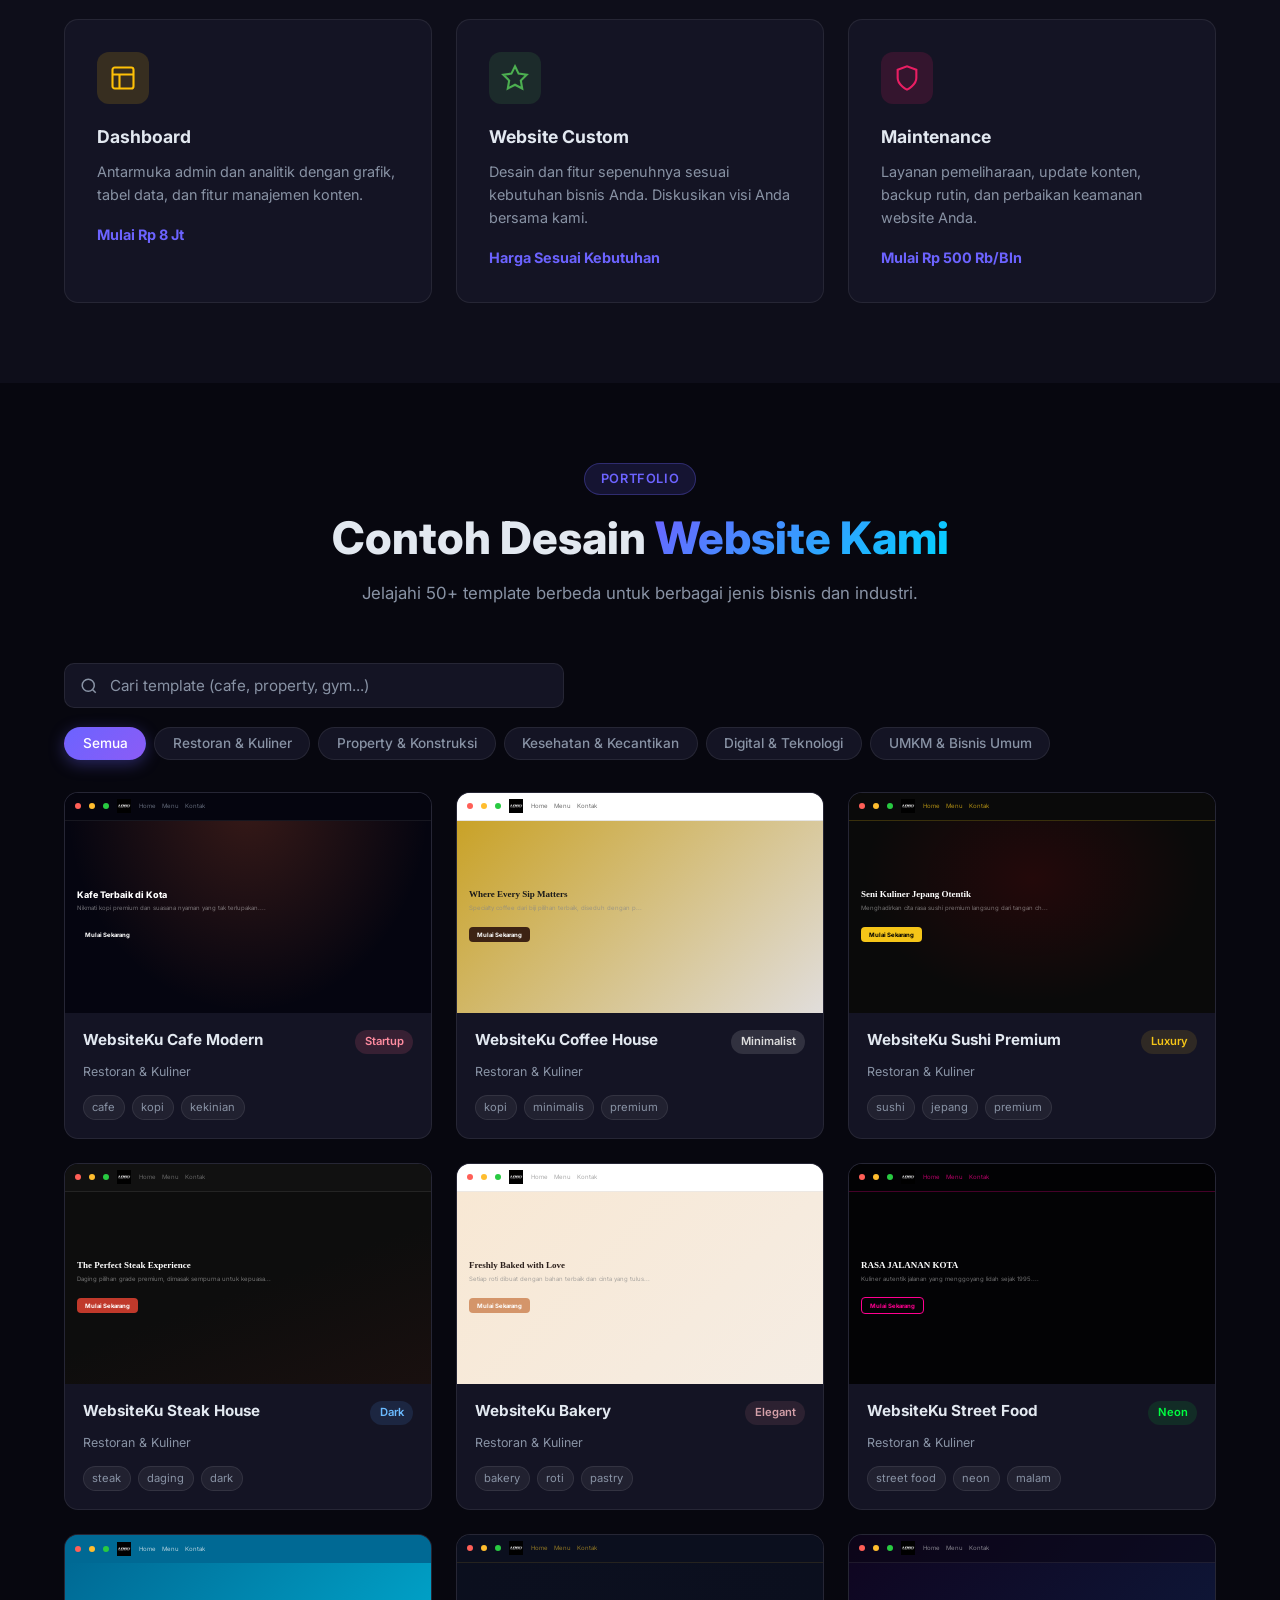
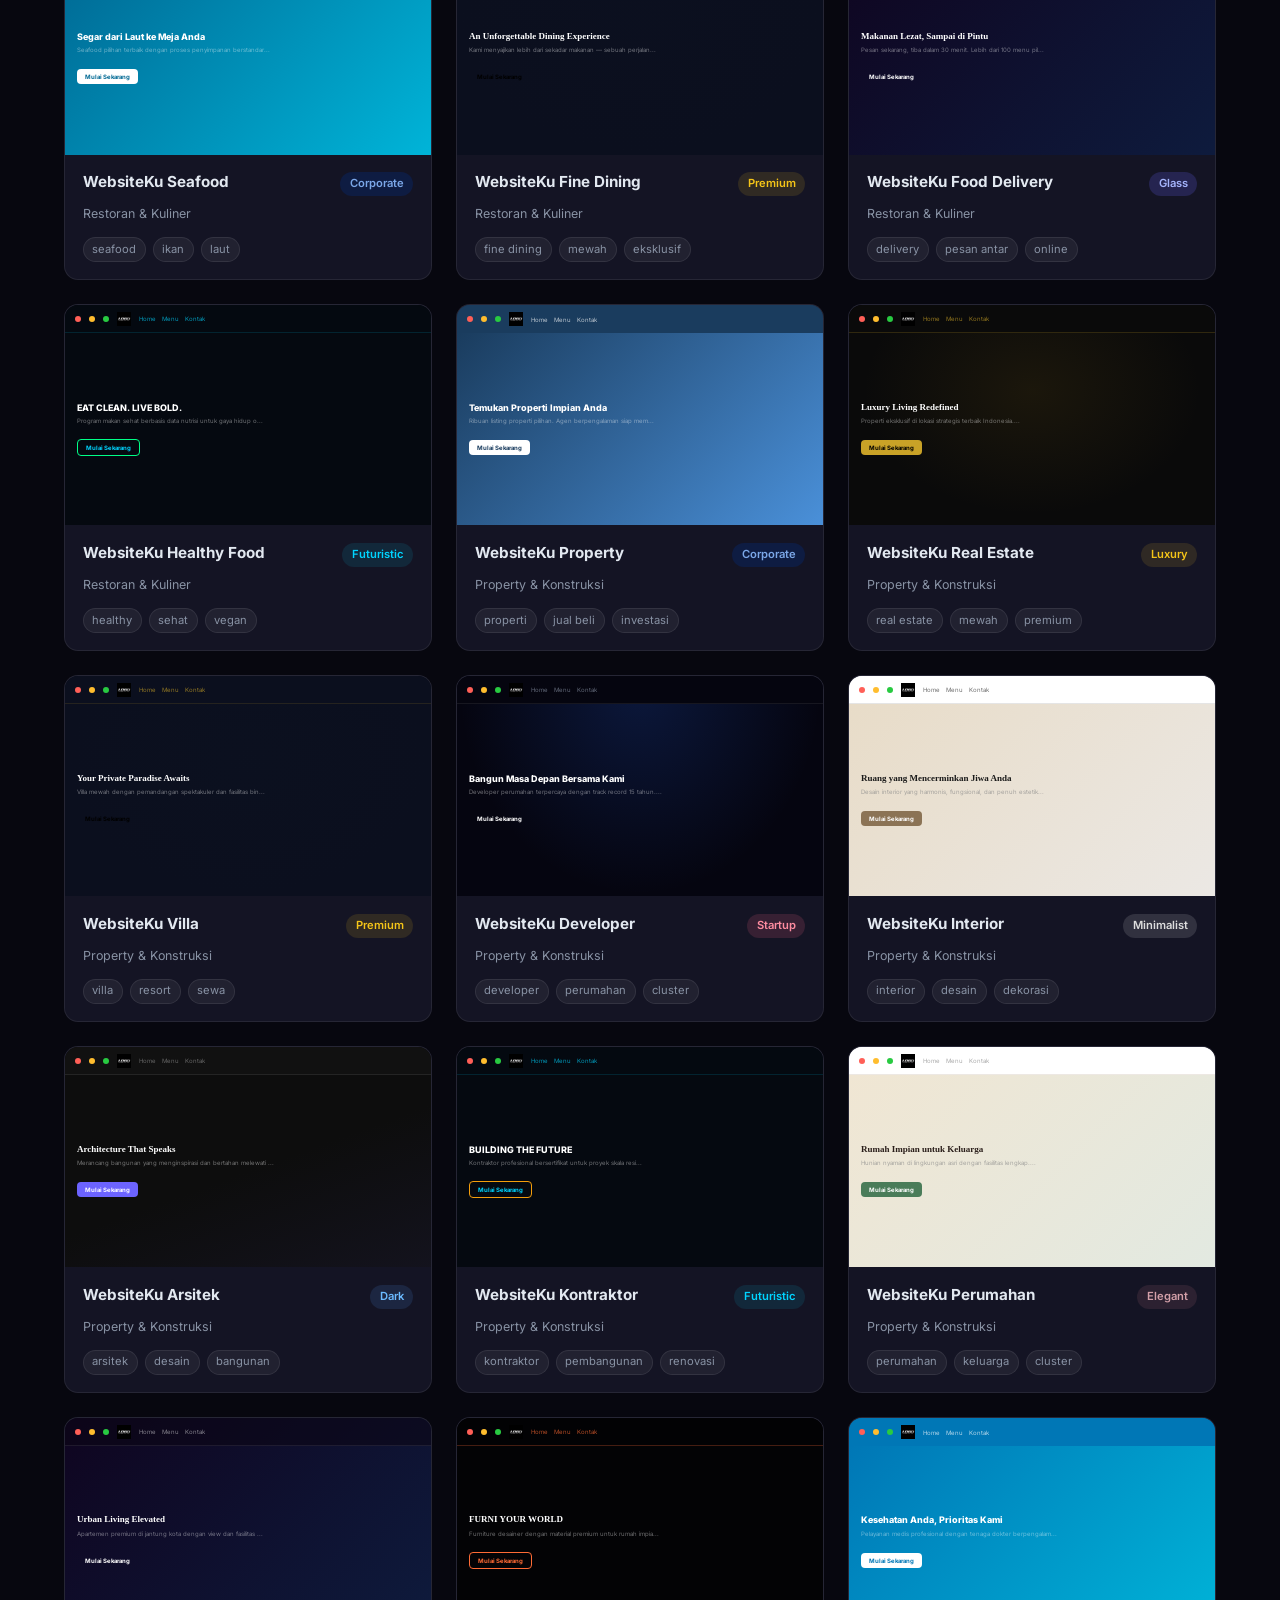
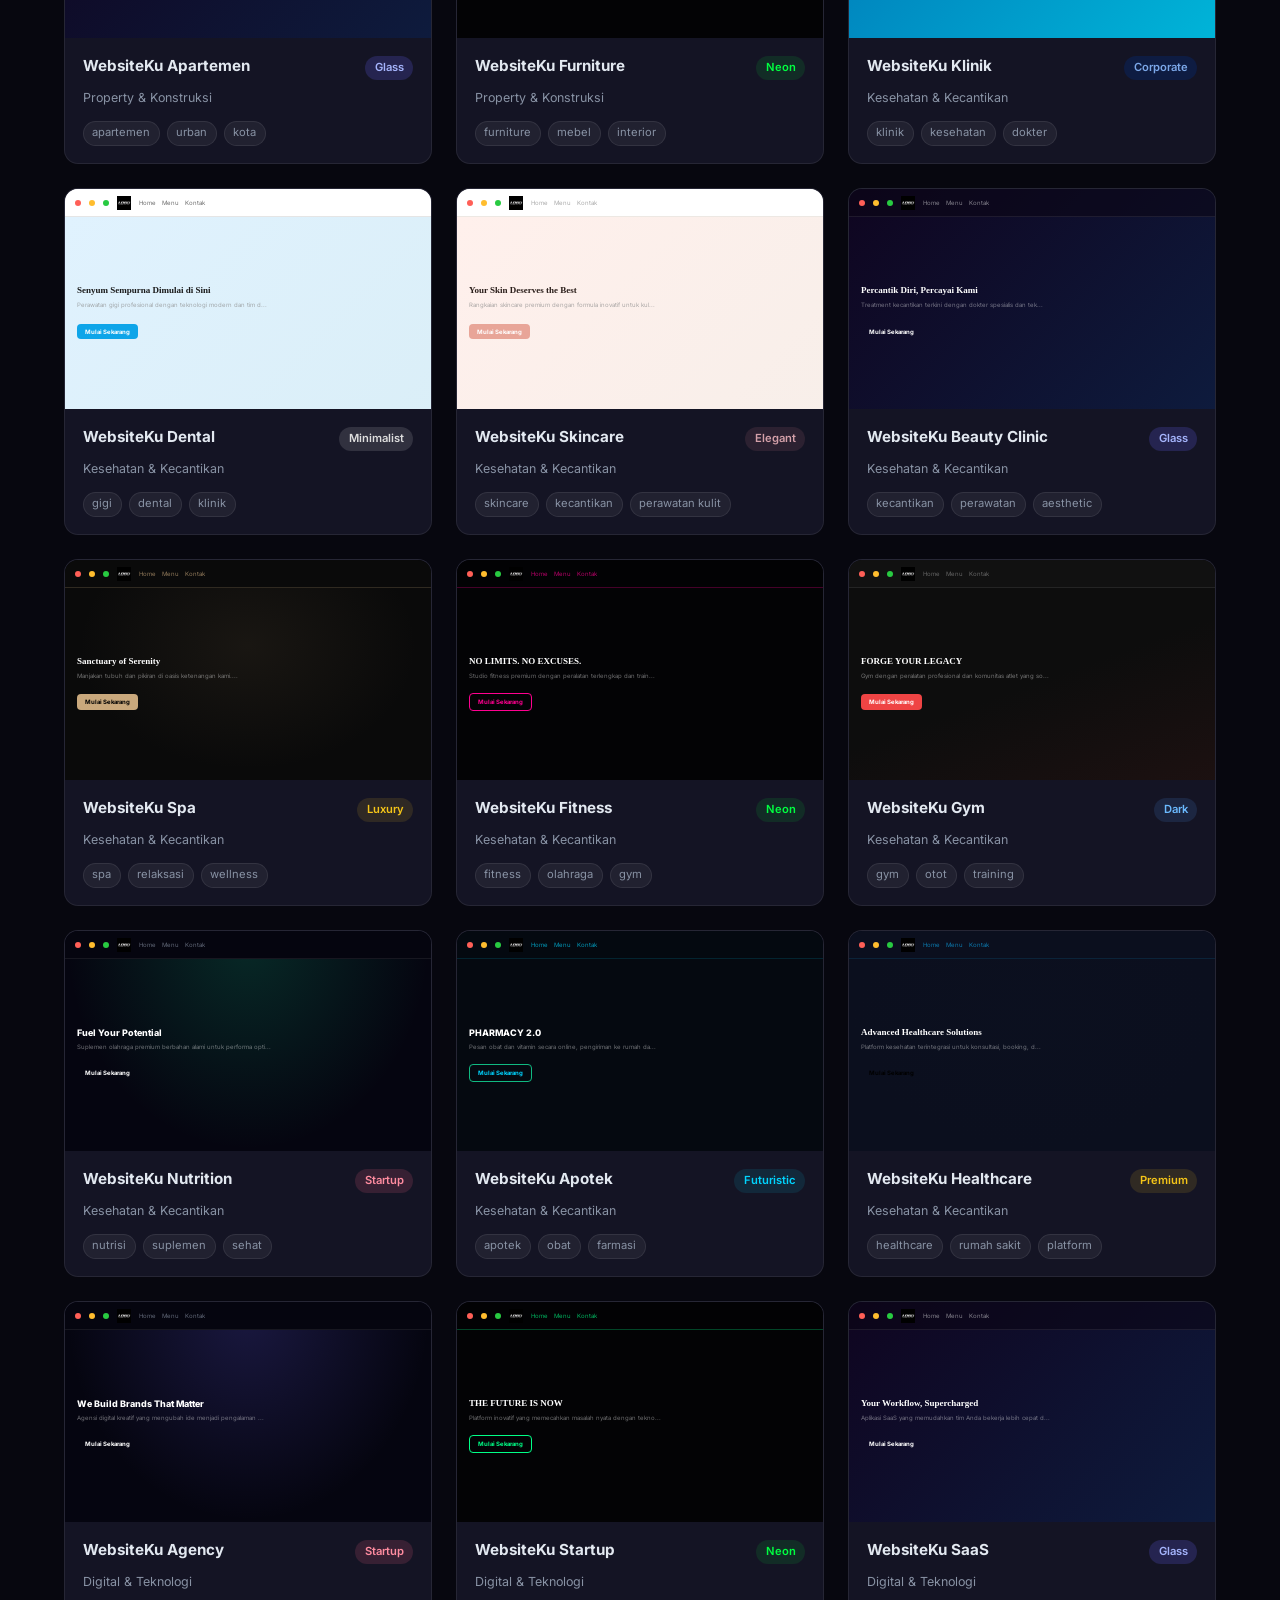
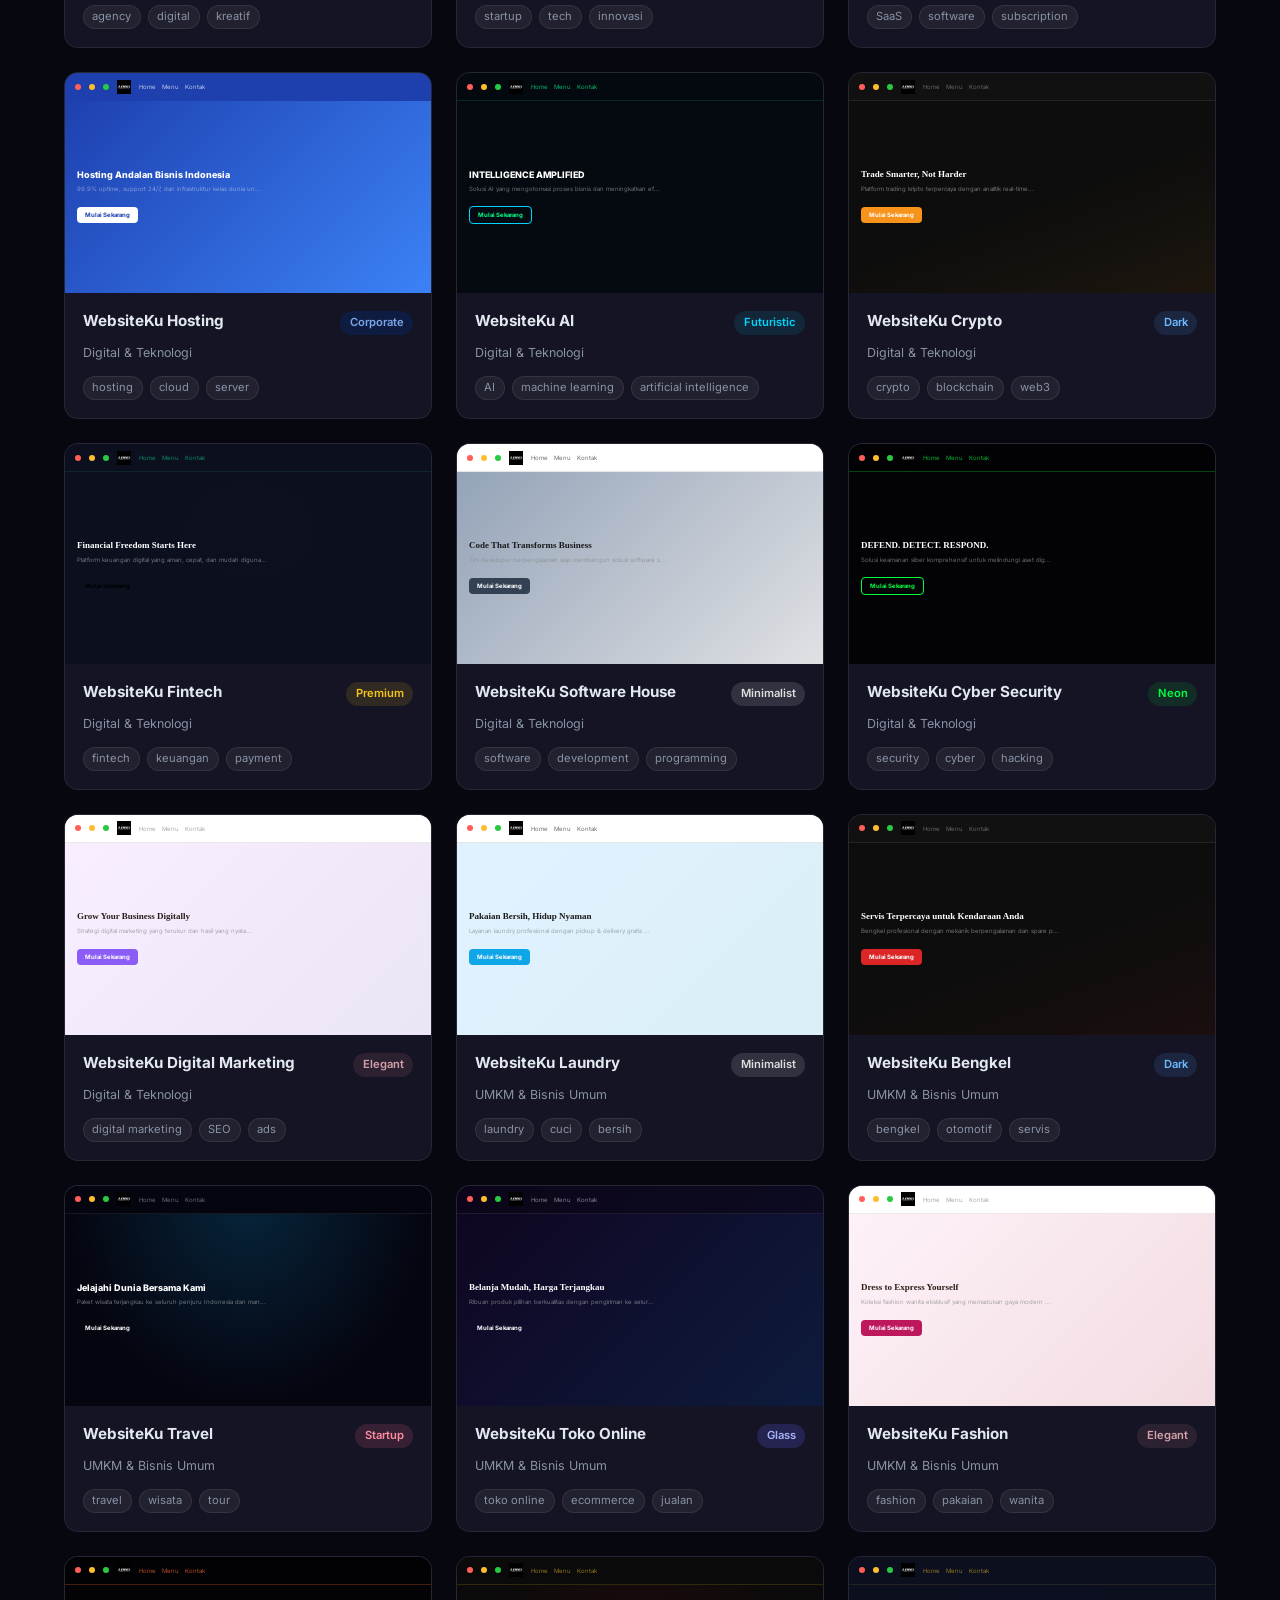
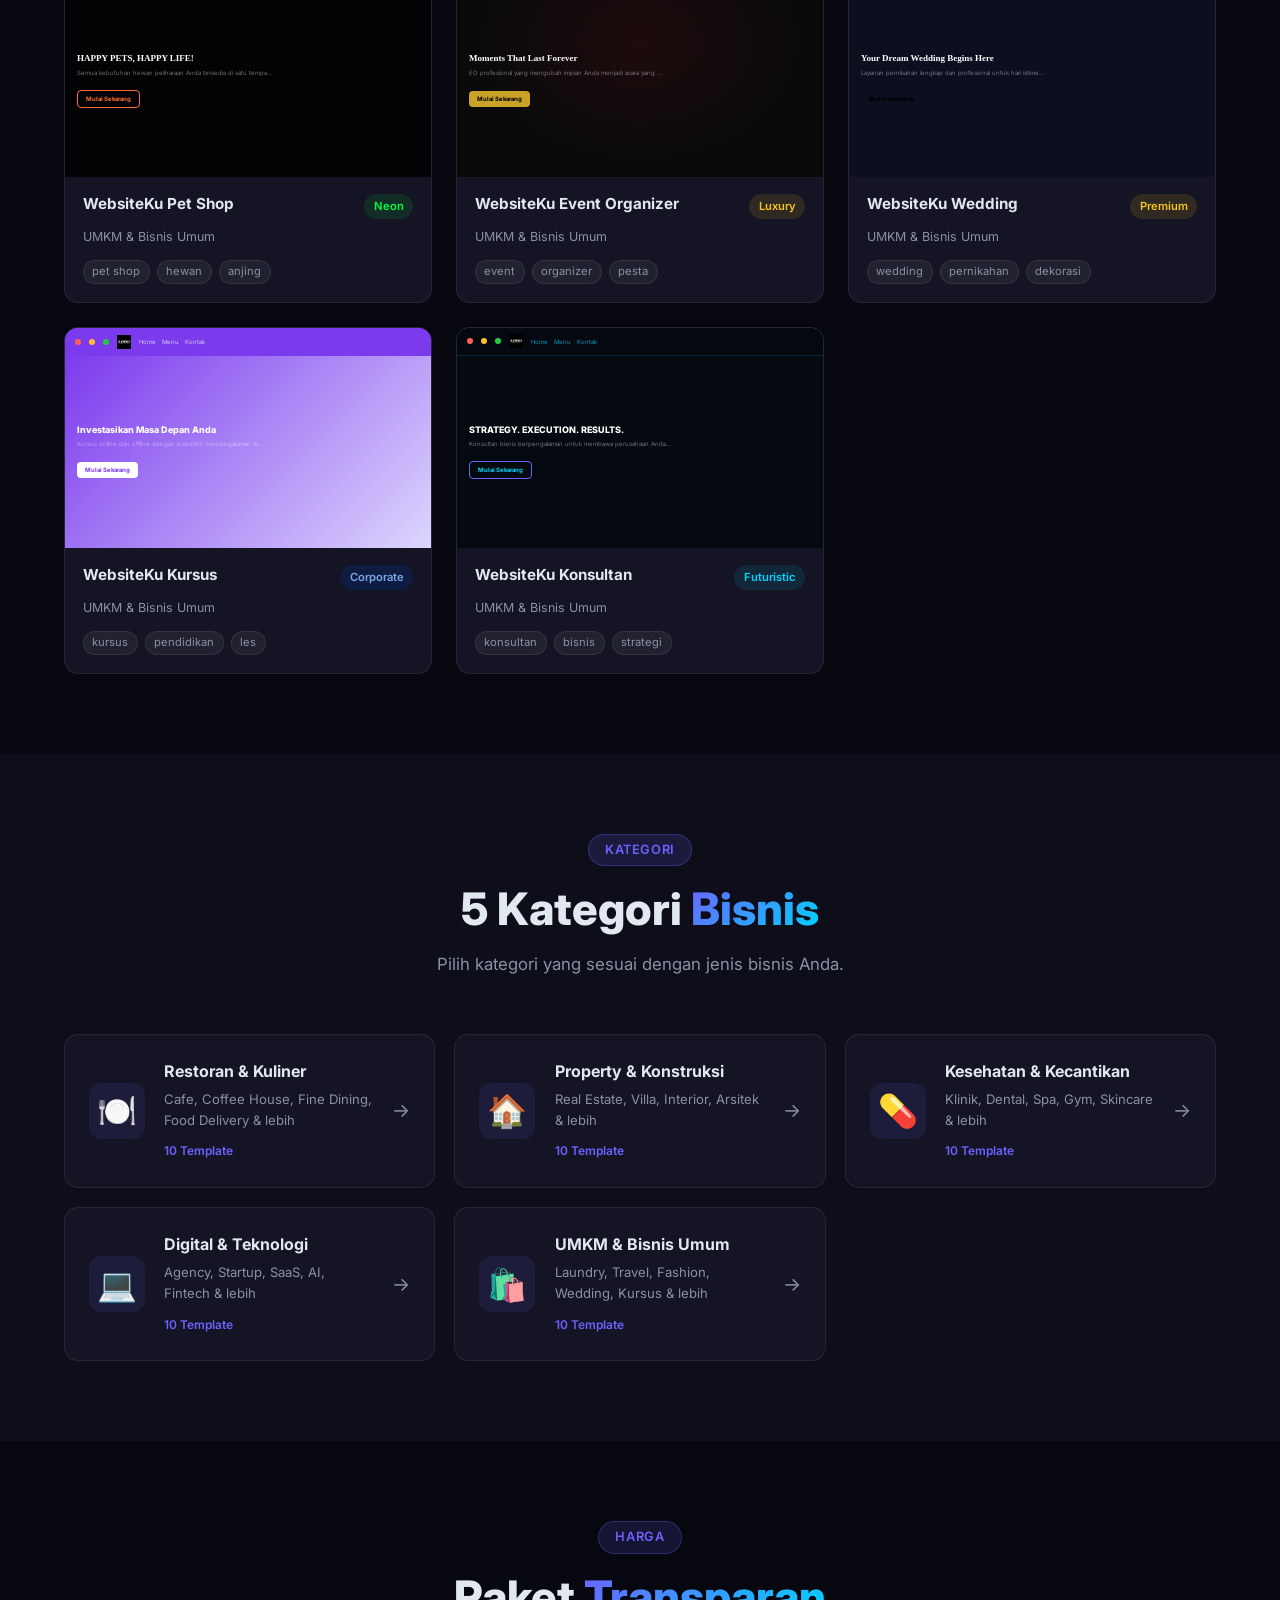
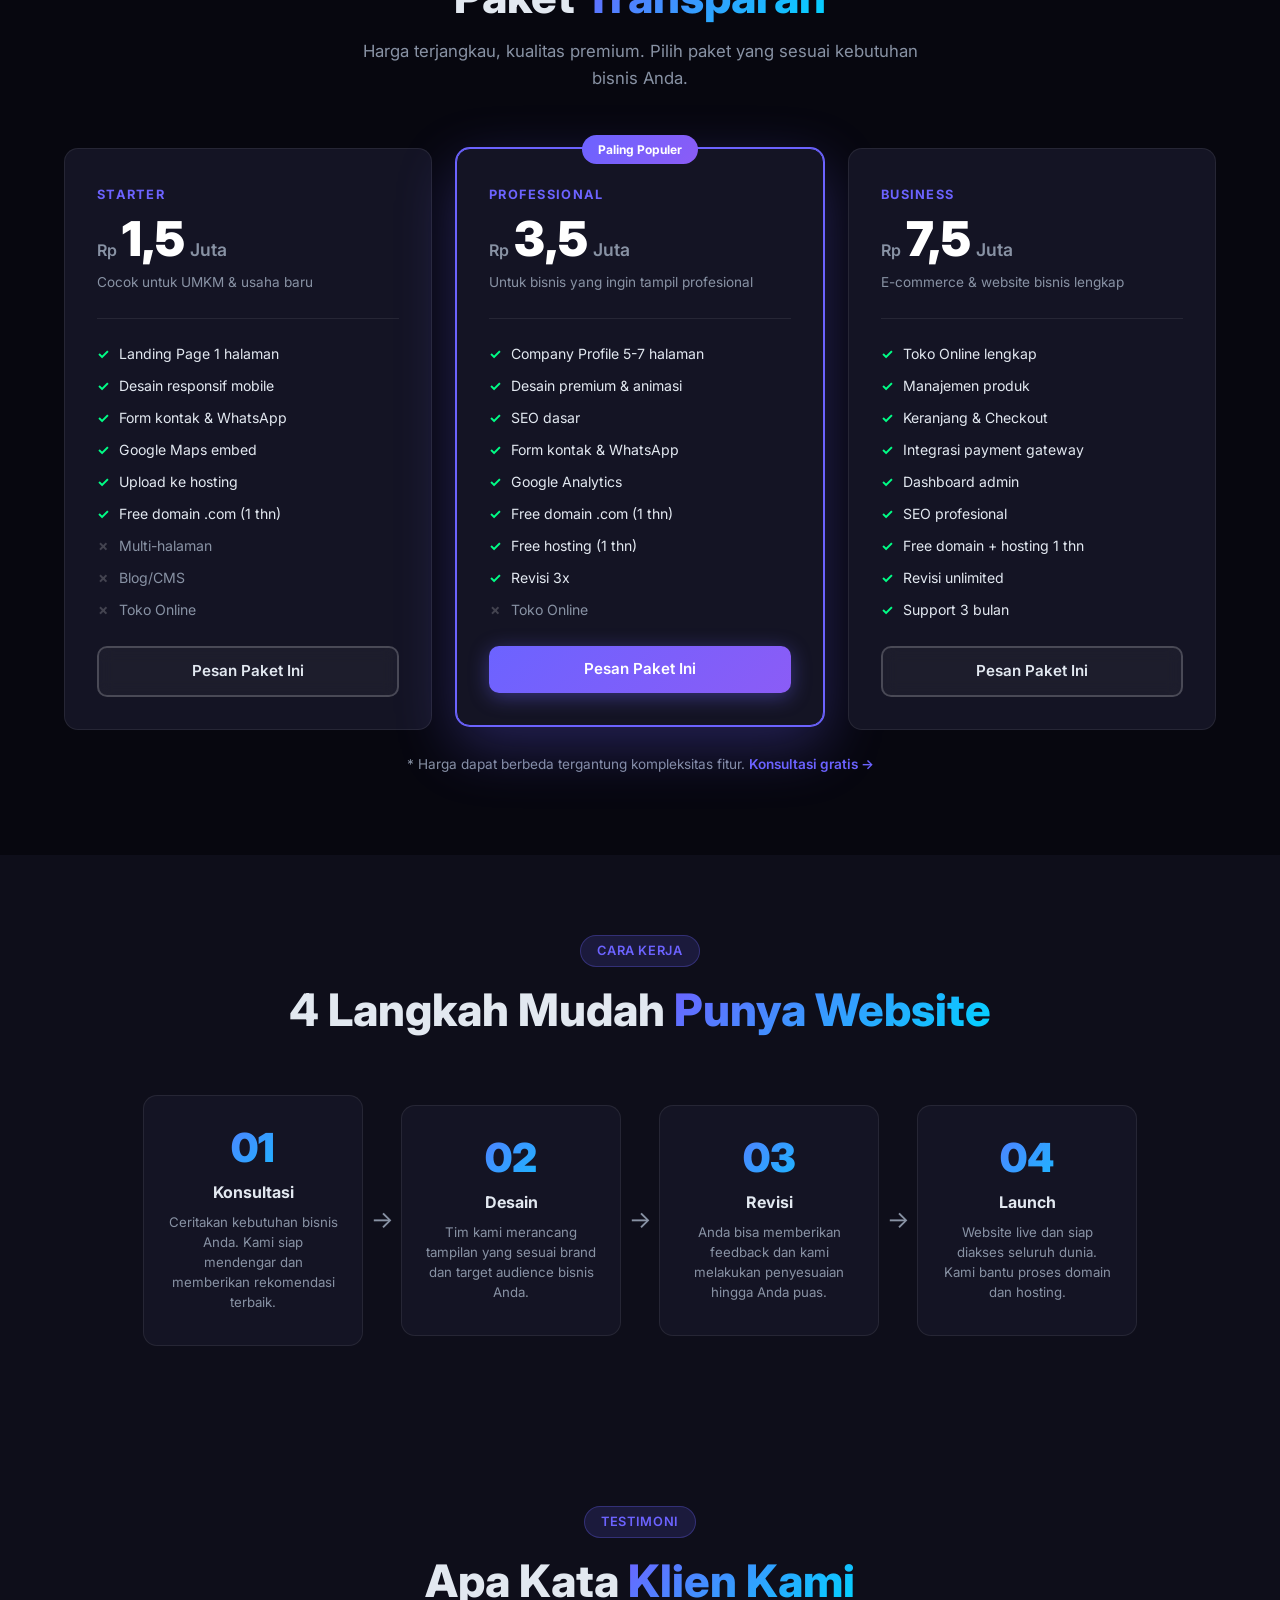
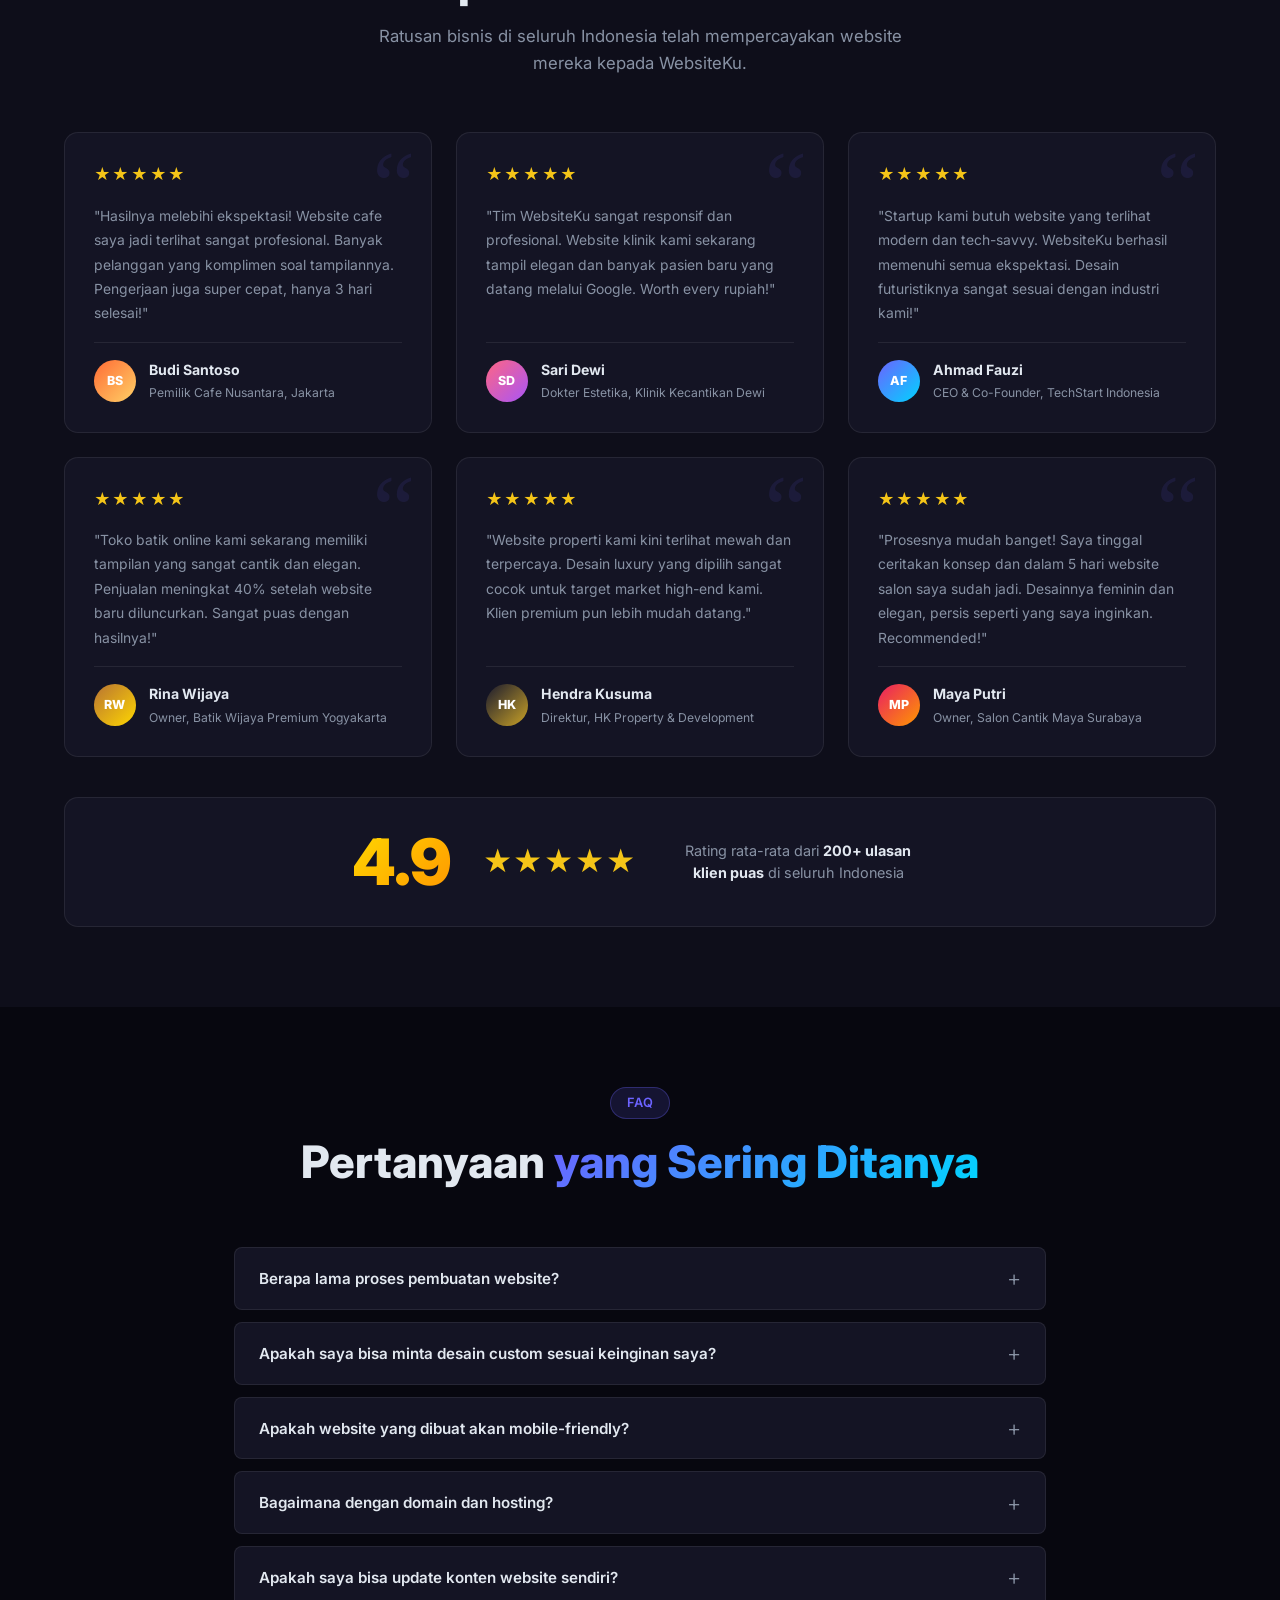
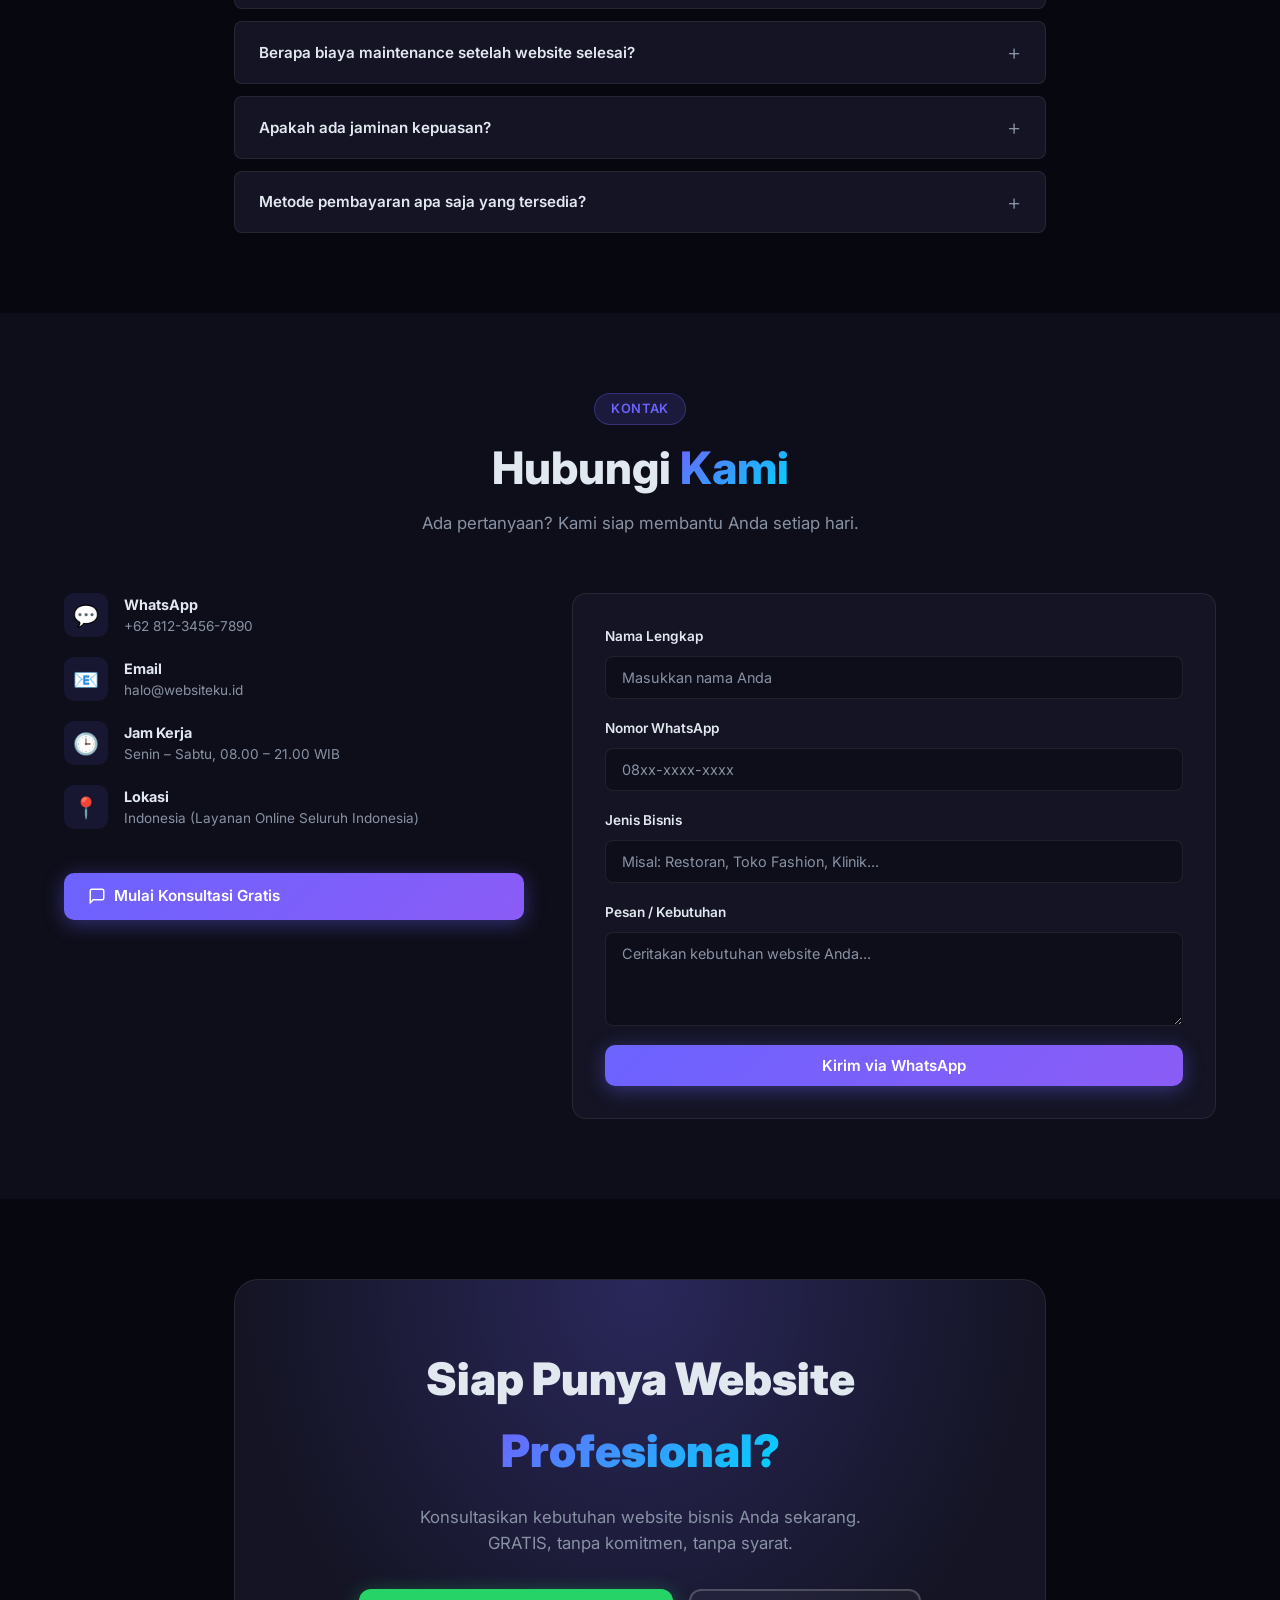
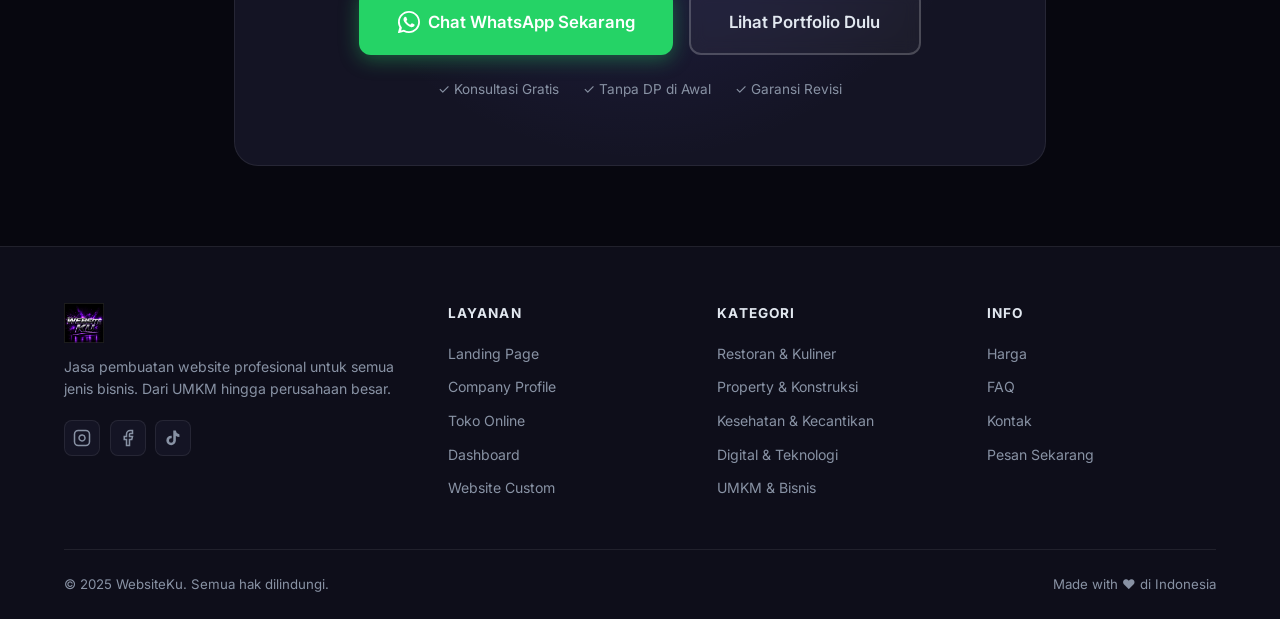
==== commit f6084da0: "Fix mobile layout bugs + add scroll progress bar & typed text effect Bug fixes: - testi-grid was 3 c" ====
--- a/index.html
+++ b/index.html
@@ -13,6 +13,9 @@
   <link rel="stylesheet" href="css/style.css" />
 </head>
 <body>
+
+  <!-- SCROLL PROGRESS -->
+  <div class="scroll-progress" id="scrollProgress"></div>
 
   <!-- NAV -->
   <nav class="nav" id="mainNav">
@@ -50,7 +53,7 @@
       </div>
       <h1 class="hero-title">
         Website Profesional<br />
-        <span class="hero-gradient">untuk Bisnis Anda</span>
+        <span class="hero-gradient">untuk <span id="heroTyped">Bisnis Anda</span></span><span class="hero-cursor" aria-hidden="true">|</span>
       </h1>
       <p class="hero-sub">
         Landing Page, Company Profile, Toko Online, Dashboard,<br class="br-hide" />
--- a/css/style.css
+++ b/css/style.css
@@ -1281,10 +1281,6 @@
 
 @media (max-width: 768px) {
   .section { padding: 3.5rem 0; }
-  .testi-grid { grid-template-columns: 1fr 1fr; }
-  .float-wa-label { display: none; }
-  .float-wa { padding: .9rem; width: 52px; height: 52px; border-radius: 50%; justify-content: center; }
-  .float-wa-pulse { display: none; }
   .nav-links {
     display: none;
     position: fixed;
@@ -1320,10 +1316,6 @@
   .footer-grid { grid-template-columns: 1fr; }
   .harga-popular { transform: scale(1); }
   .preview-btn span { display: none; }
-  .testi-grid { grid-template-columns: 1fr; }
-  .testi-summary { gap: 1rem; }
-  .ts-num { font-size: 3rem; }
-  .back-top { bottom: 6rem; }
 }
 
 /* ============================================================
@@ -1545,3 +1537,88 @@
 .badge-elegant     { background: rgba(183,110,121,.15); color: #D4A0A9; }
 .badge-futuristic  { background: rgba(0,212,255,.1); color: #00D4FF; }
 .badge-premium     { background: rgba(245,197,24,.12); color: #F5C518; }
+
+/* ============================================================
+   SCROLL PROGRESS BAR
+   ============================================================ */
+.scroll-progress {
+  position: fixed;
+  top: 0; left: 0;
+  height: 3px;
+  width: 0%;
+  background: linear-gradient(90deg, var(--c-primary), var(--c-accent), var(--c-secondary));
+  z-index: 9999;
+  box-shadow: 0 0 8px rgba(108,99,255,.7);
+  pointer-events: none;
+  transition: width .05s linear;
+}
+
+/* ============================================================
+   TYPED TEXT HERO
+   ============================================================ */
+#heroTyped { display: inline; }
+.hero-cursor {
+  display: inline;
+  color: var(--c-accent);
+  font-weight: 200;
+  font-size: .9em;
+  margin-left: 1px;
+  animation: blink 1s step-end infinite;
+}
+
+/* ============================================================
+   RESPONSIVE — NEW SECTIONS
+   Must be AFTER all base styles to win the cascade
+   ============================================================ */
+@media (max-width: 768px) {
+  /* Testimonials: single column */
+  .testi-grid { grid-template-columns: 1fr; }
+  .testi-card { padding: 1.3rem; }
+
+  /* Floating WA → icon circle only */
+  .float-wa-label { display: none; }
+  .float-wa-pulse { display: none; }
+  .float-wa {
+    width: 52px;
+    height: 52px;
+    border-radius: 50%;
+    padding: 0;
+    justify-content: center;
+    bottom: 1.2rem;
+    right: 1.2rem;
+  }
+  .back-top {
+    bottom: 4.8rem;
+    right: 1.2rem;
+  }
+
+  /* Services: force single column on tight screens */
+  .services-grid { grid-template-columns: 1fr; }
+
+  /* Kategori: single column */
+  .kategori-grid { grid-template-columns: 1fr; }
+
+  /* Ticker smaller text */
+  .ticker-item { padding: 0 1.4rem; font-size: .78rem; }
+}
+
+@media (max-width: 480px) {
+  /* Testi summary compact */
+  .testi-summary { padding: 1.3rem 1rem; gap: .75rem; }
+  .ts-num { font-size: 2.8rem; }
+
+  /* Testi grid: ensure 1 col on tiny phones */
+  .testi-grid { grid-template-columns: 1fr; }
+
+  /* Hero typed */
+  .hero-cursor { font-size: .8em; }
+
+  /* Harga grid: single column */
+  .harga-grid { grid-template-columns: 1fr; }
+
+  /* Section header tighter */
+  .section-header { margin-bottom: 2.5rem; }
+
+  /* Services grid min-width override */
+  .services-grid { grid-template-columns: 1fr; }
+}
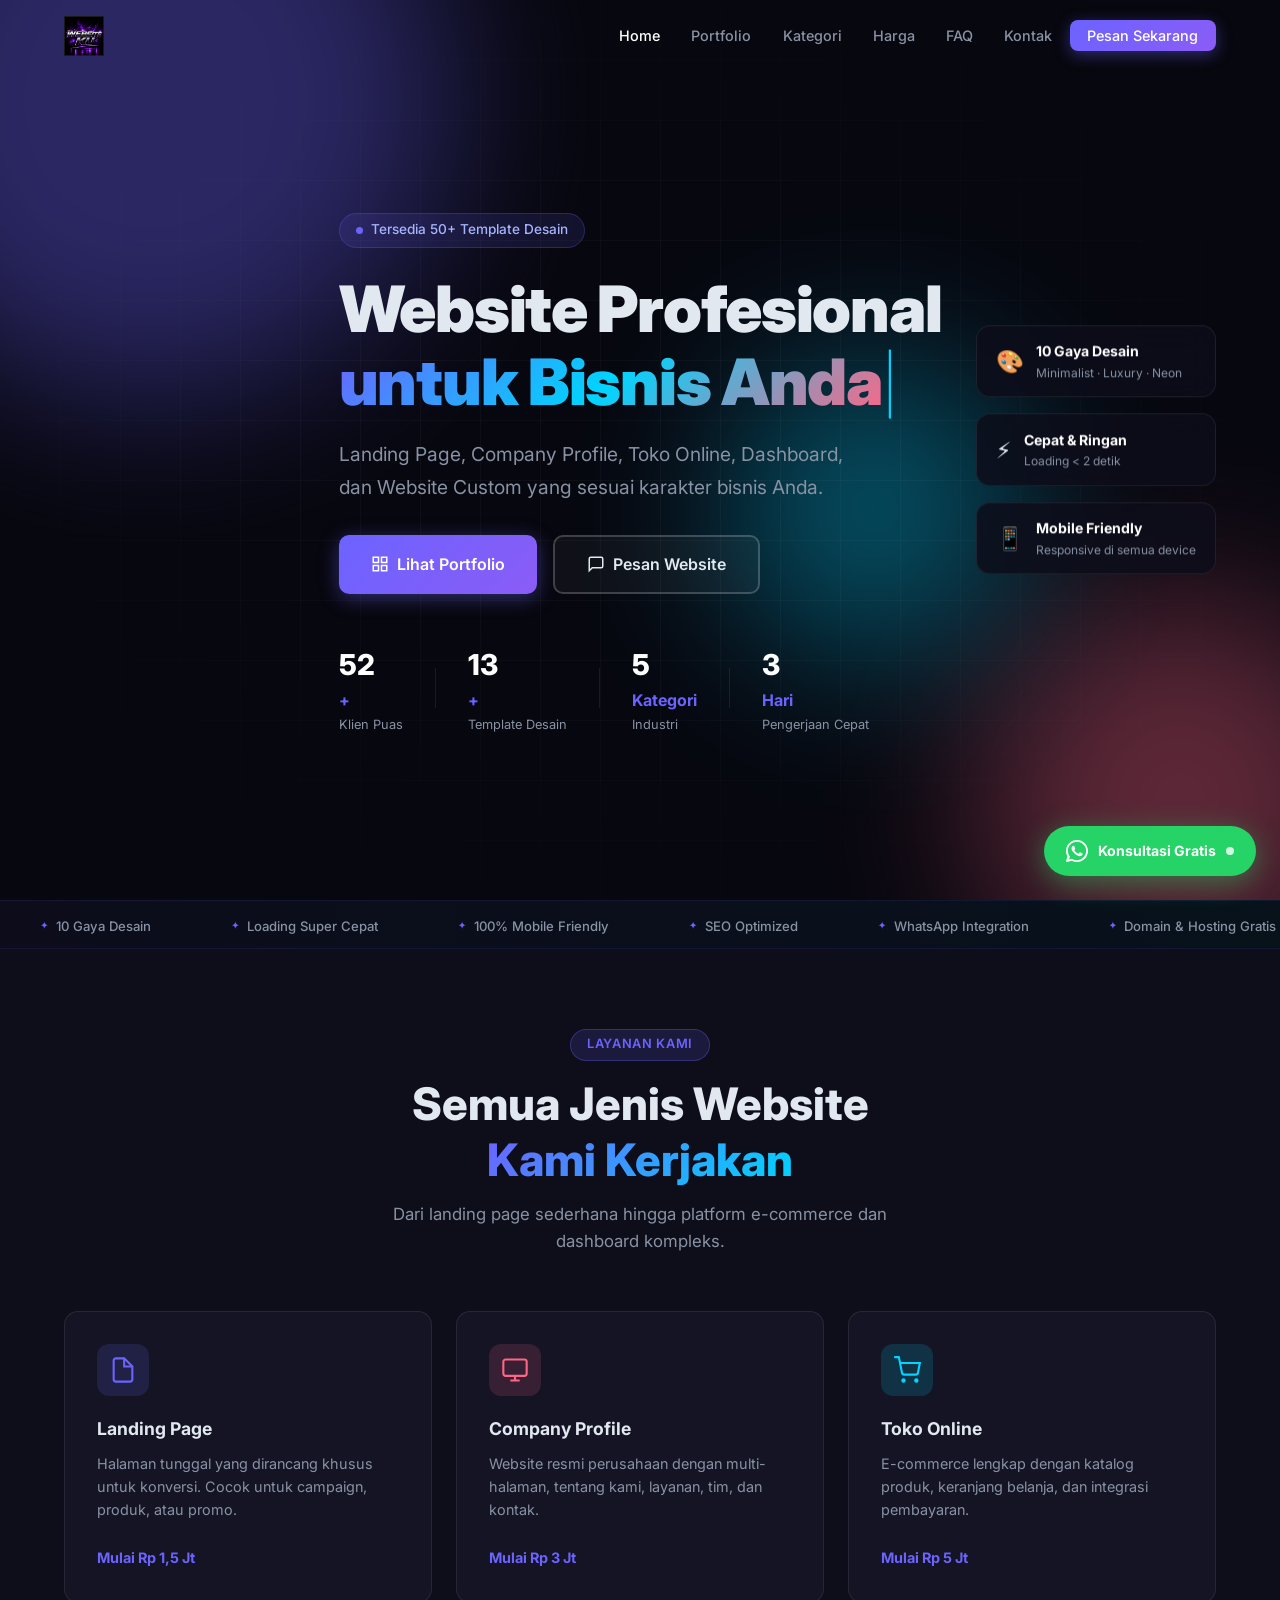
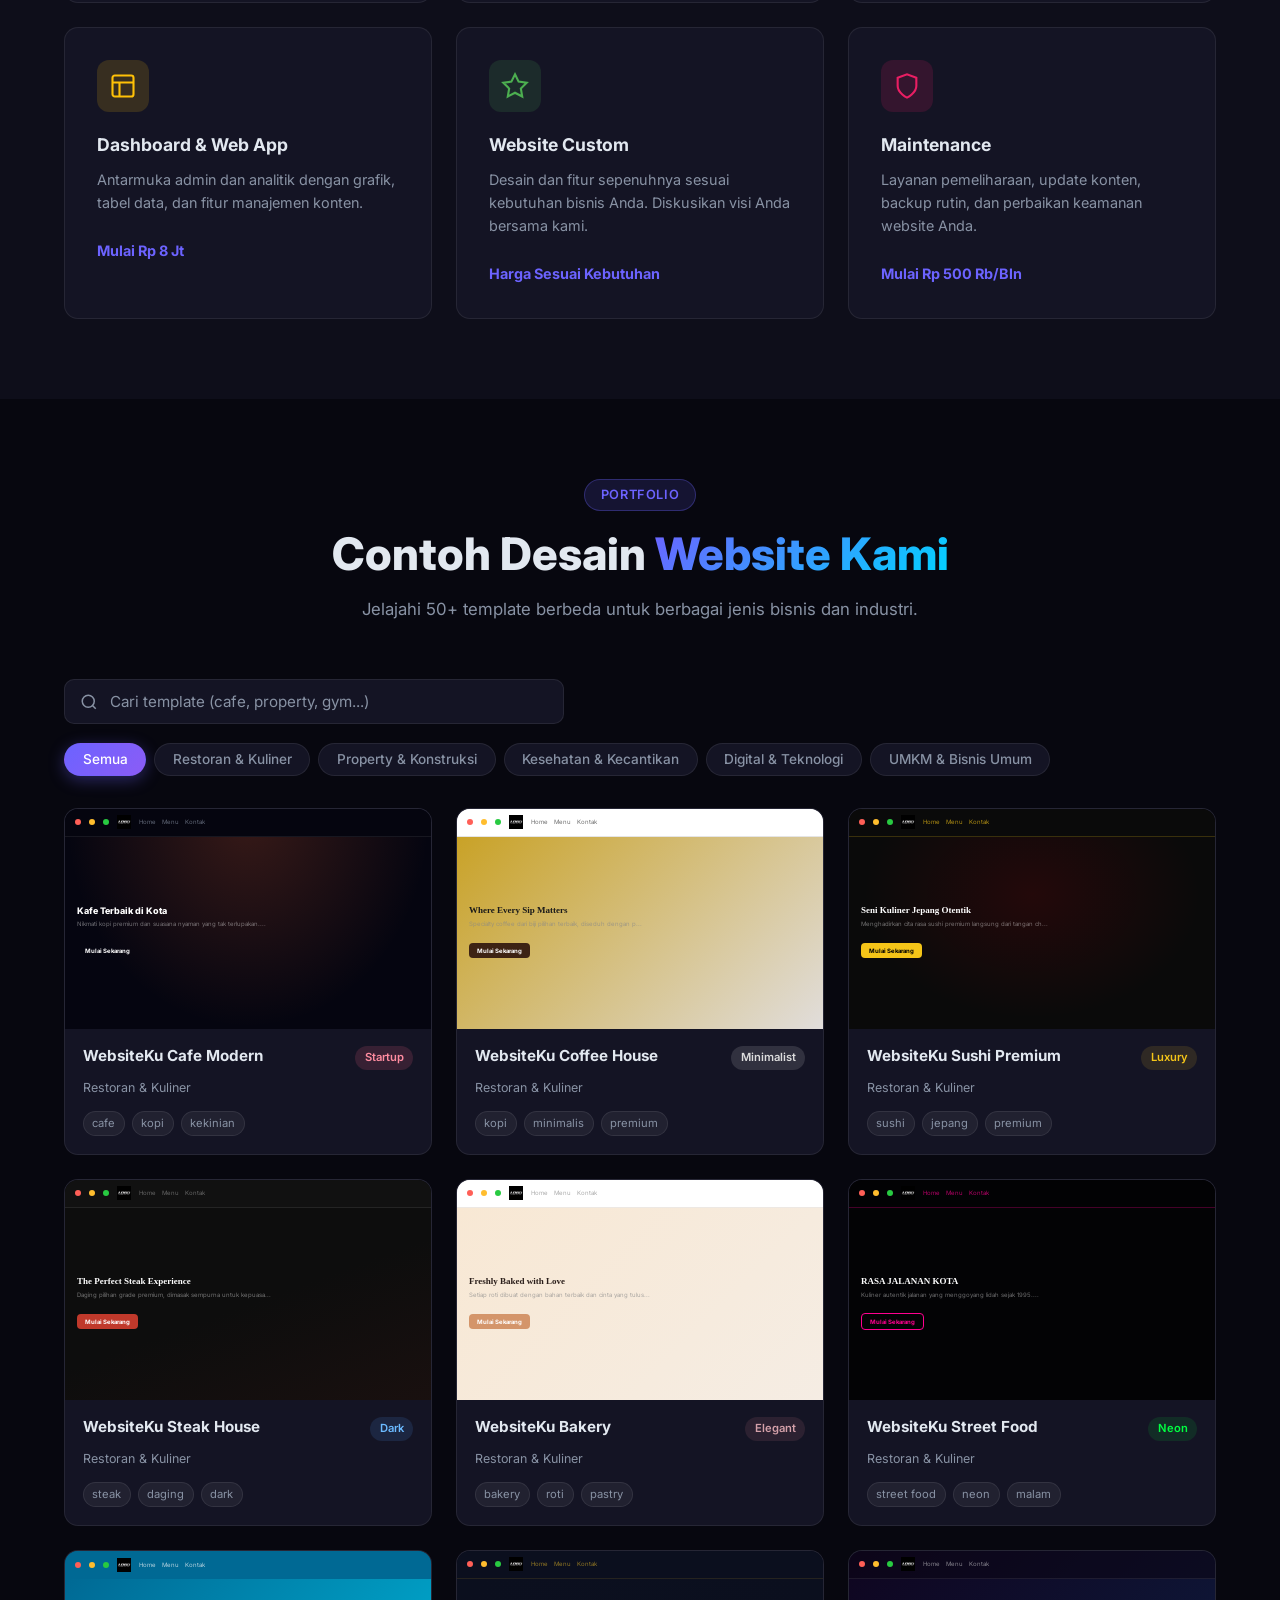
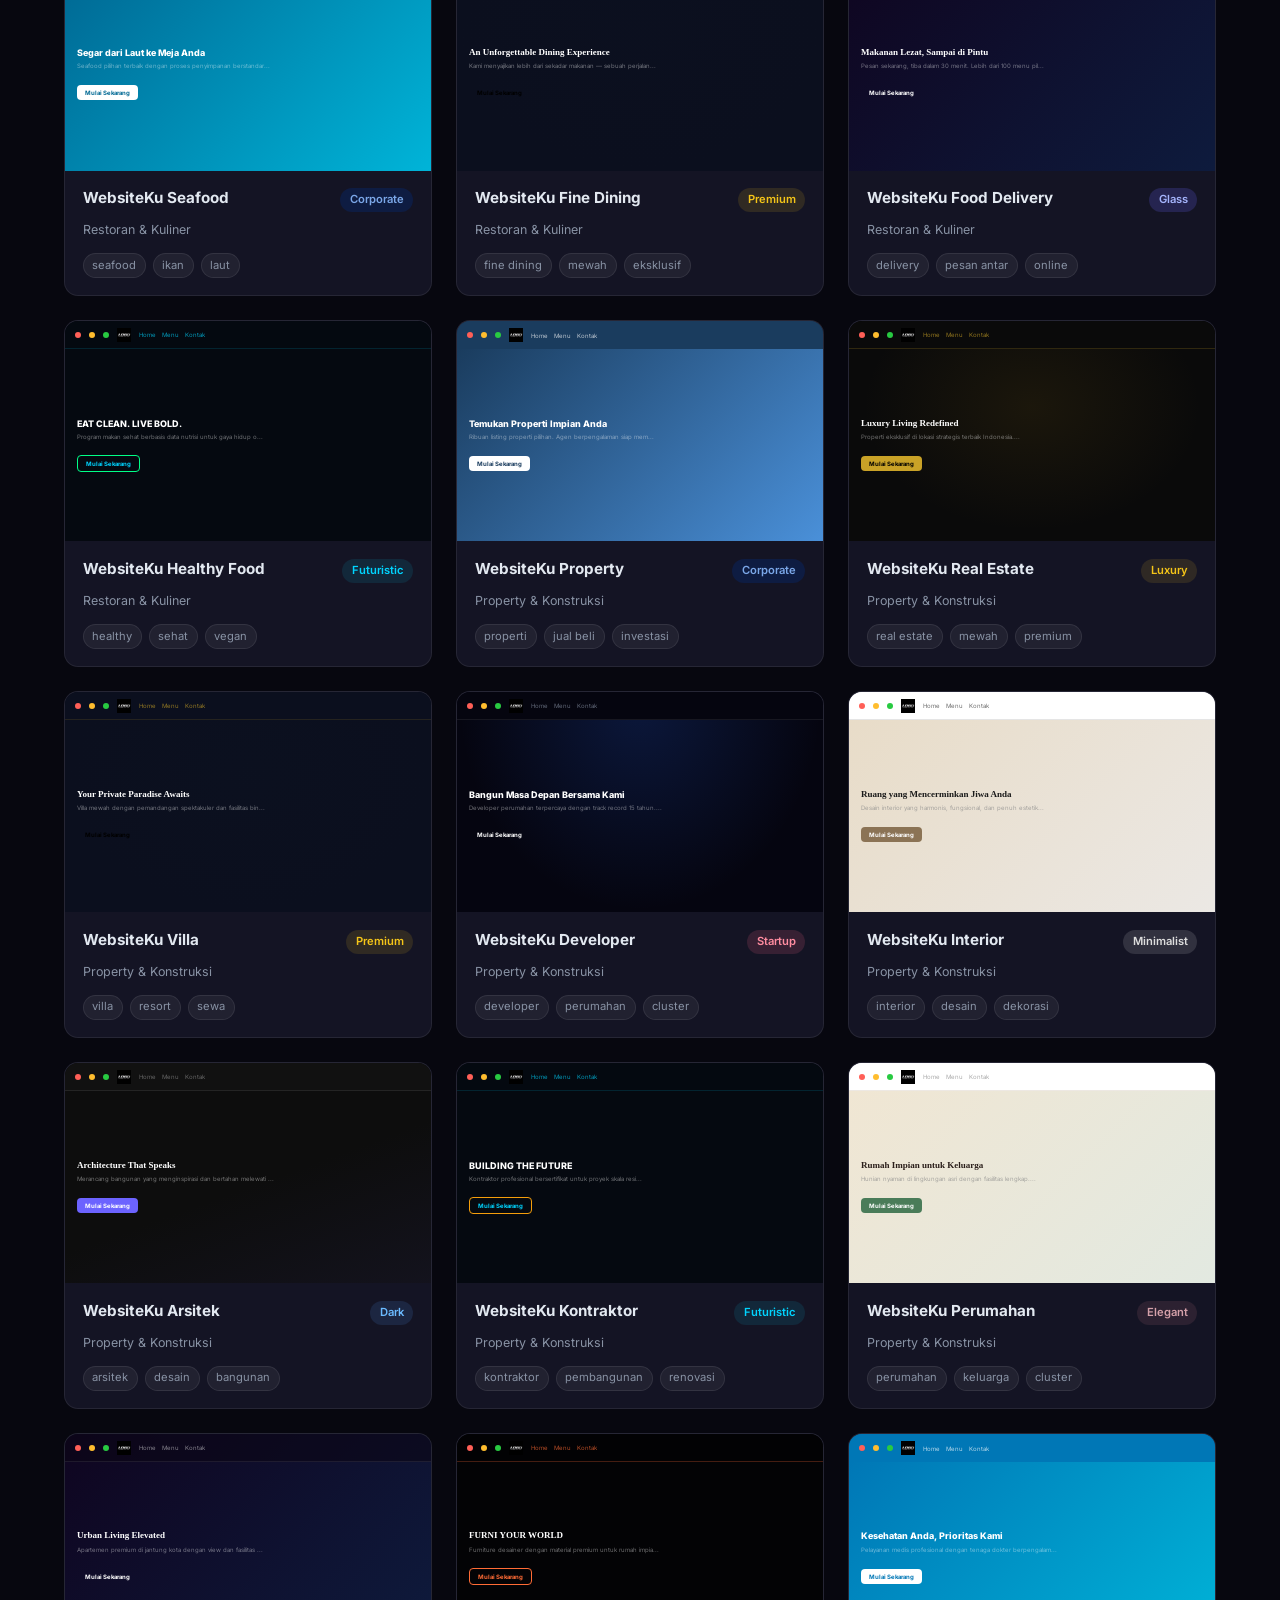
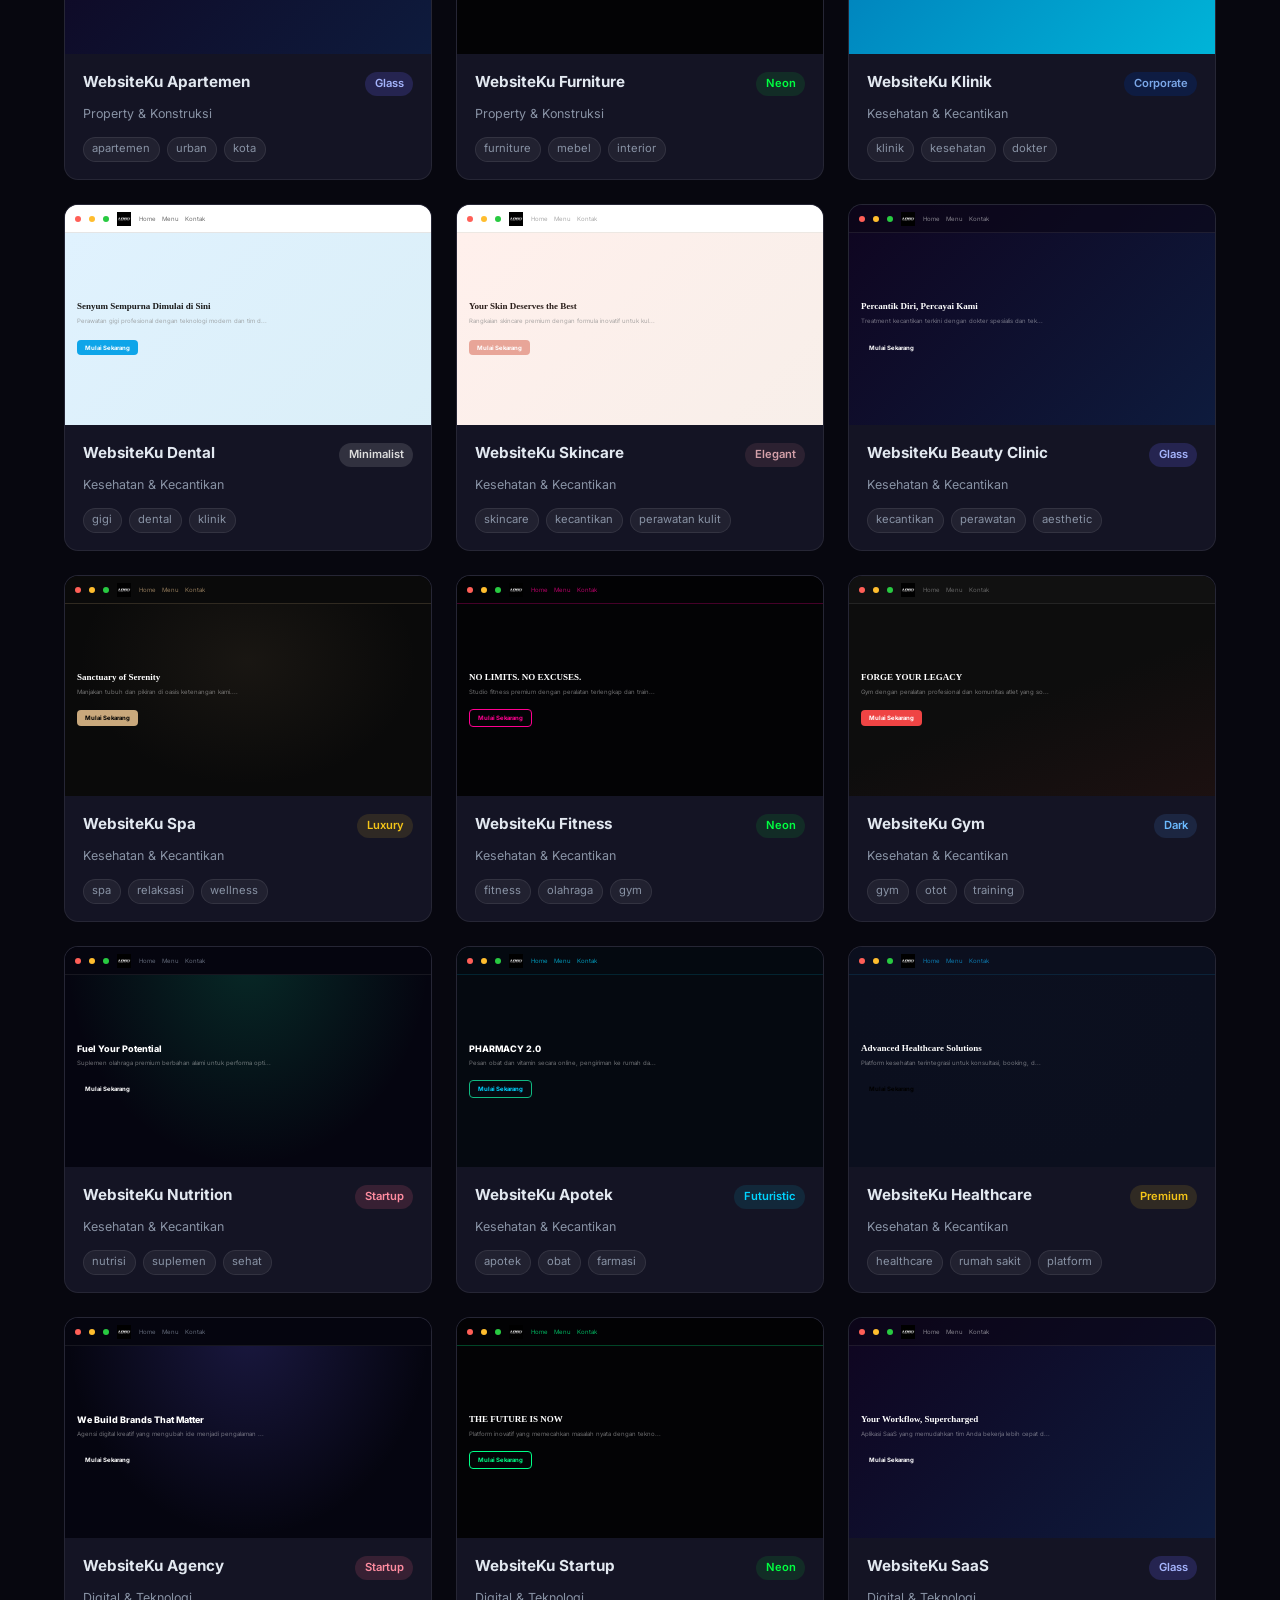
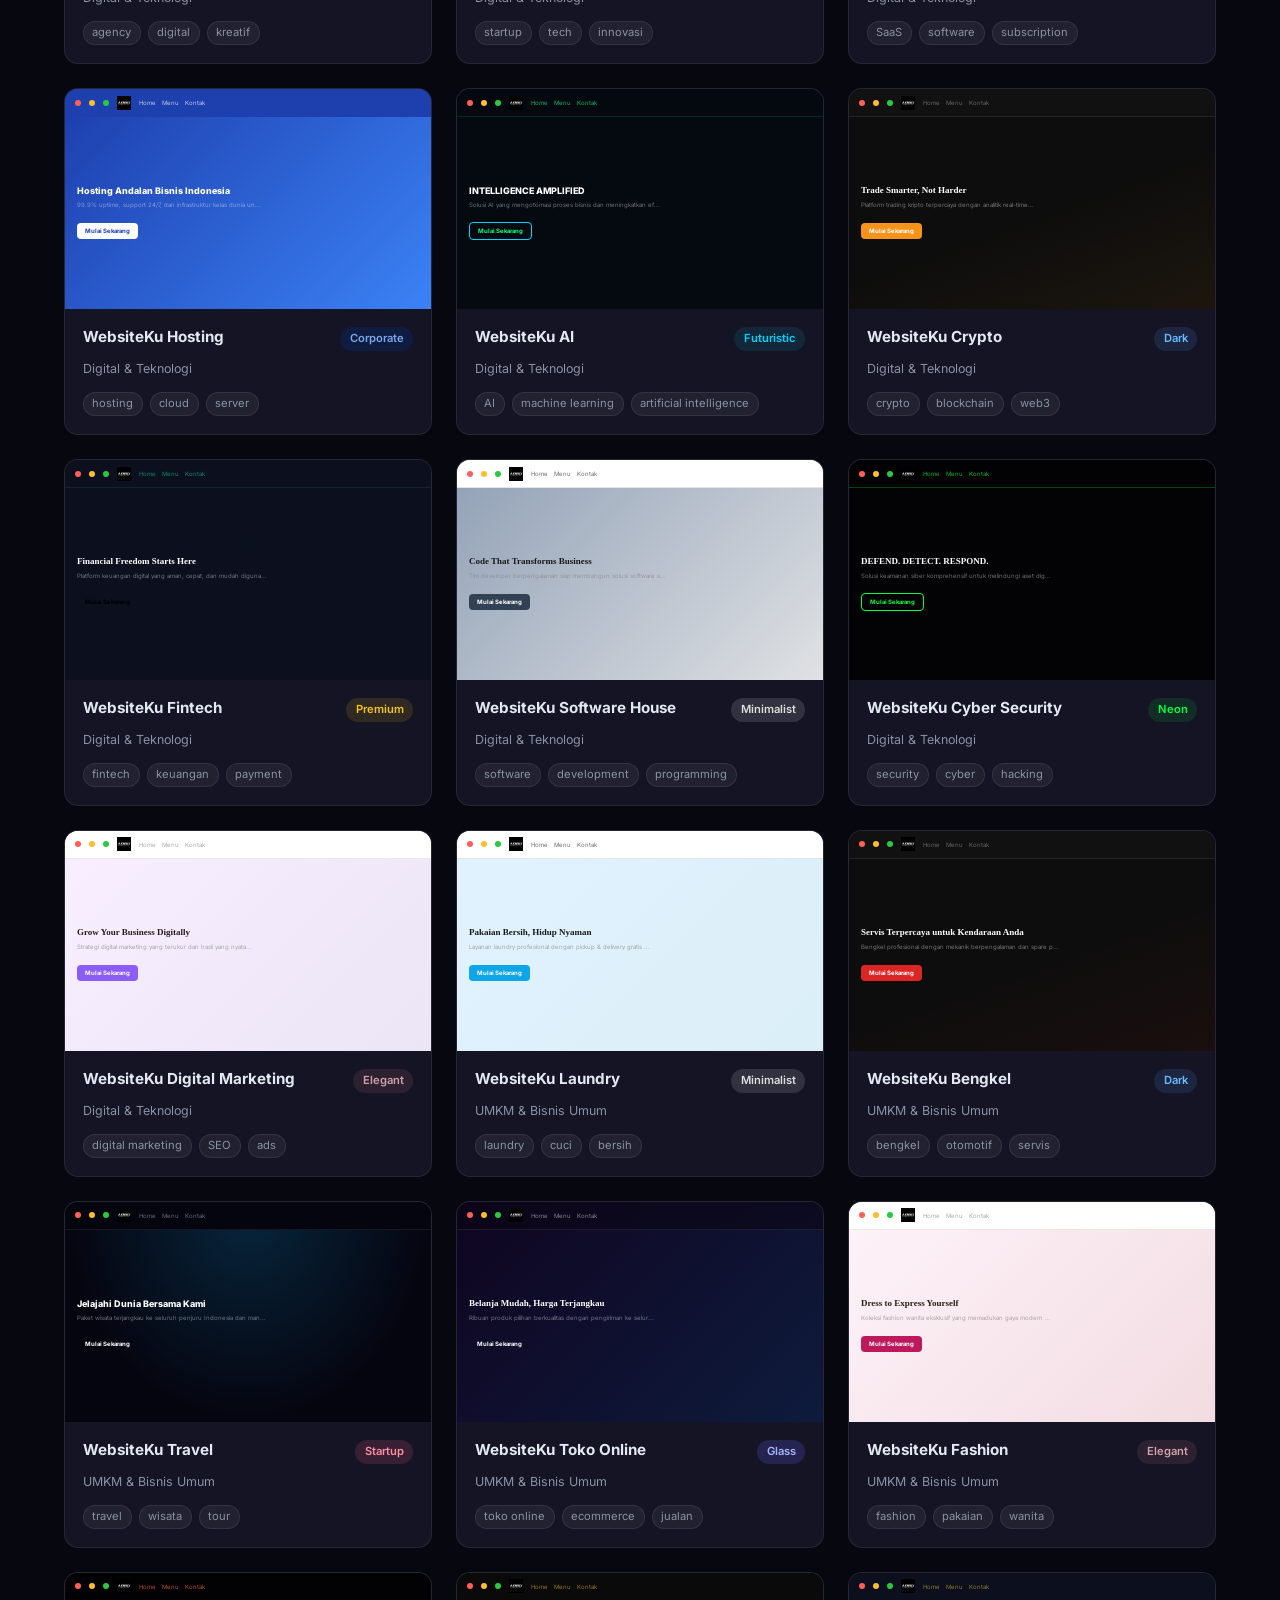
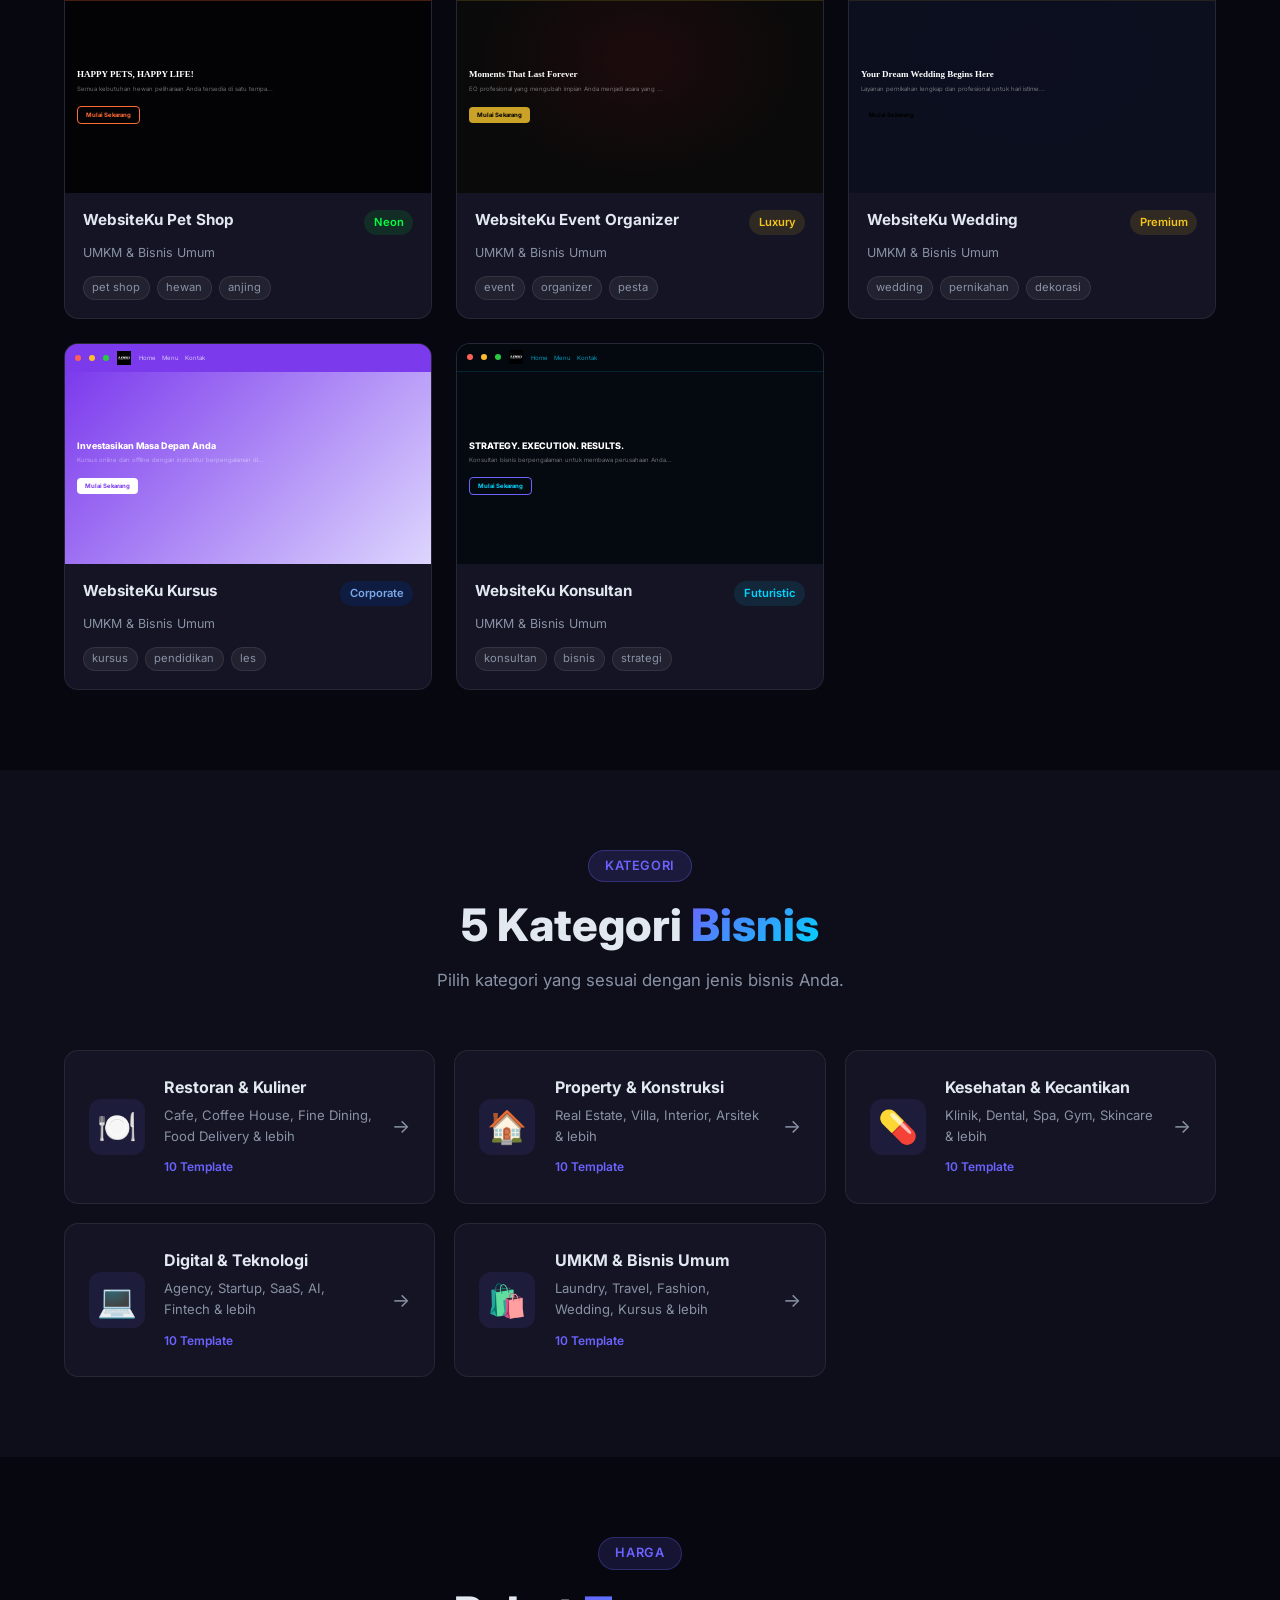
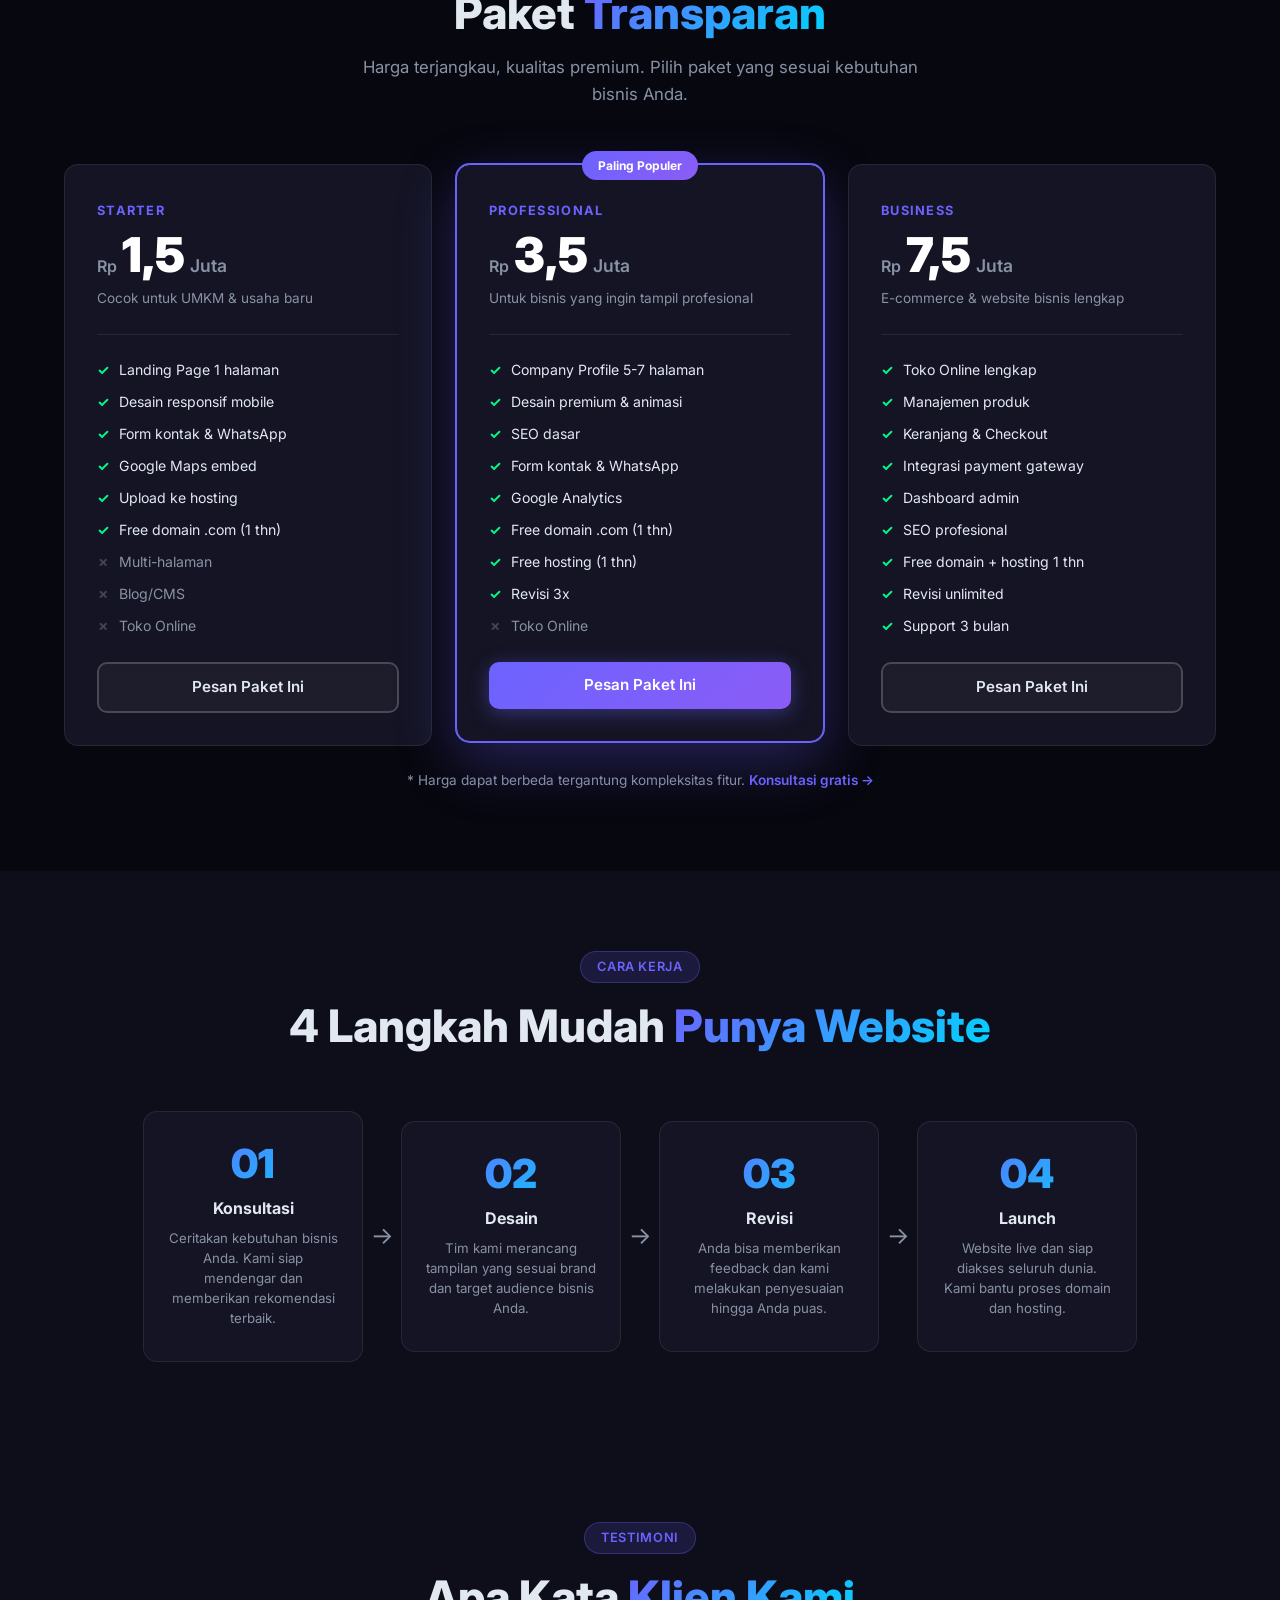
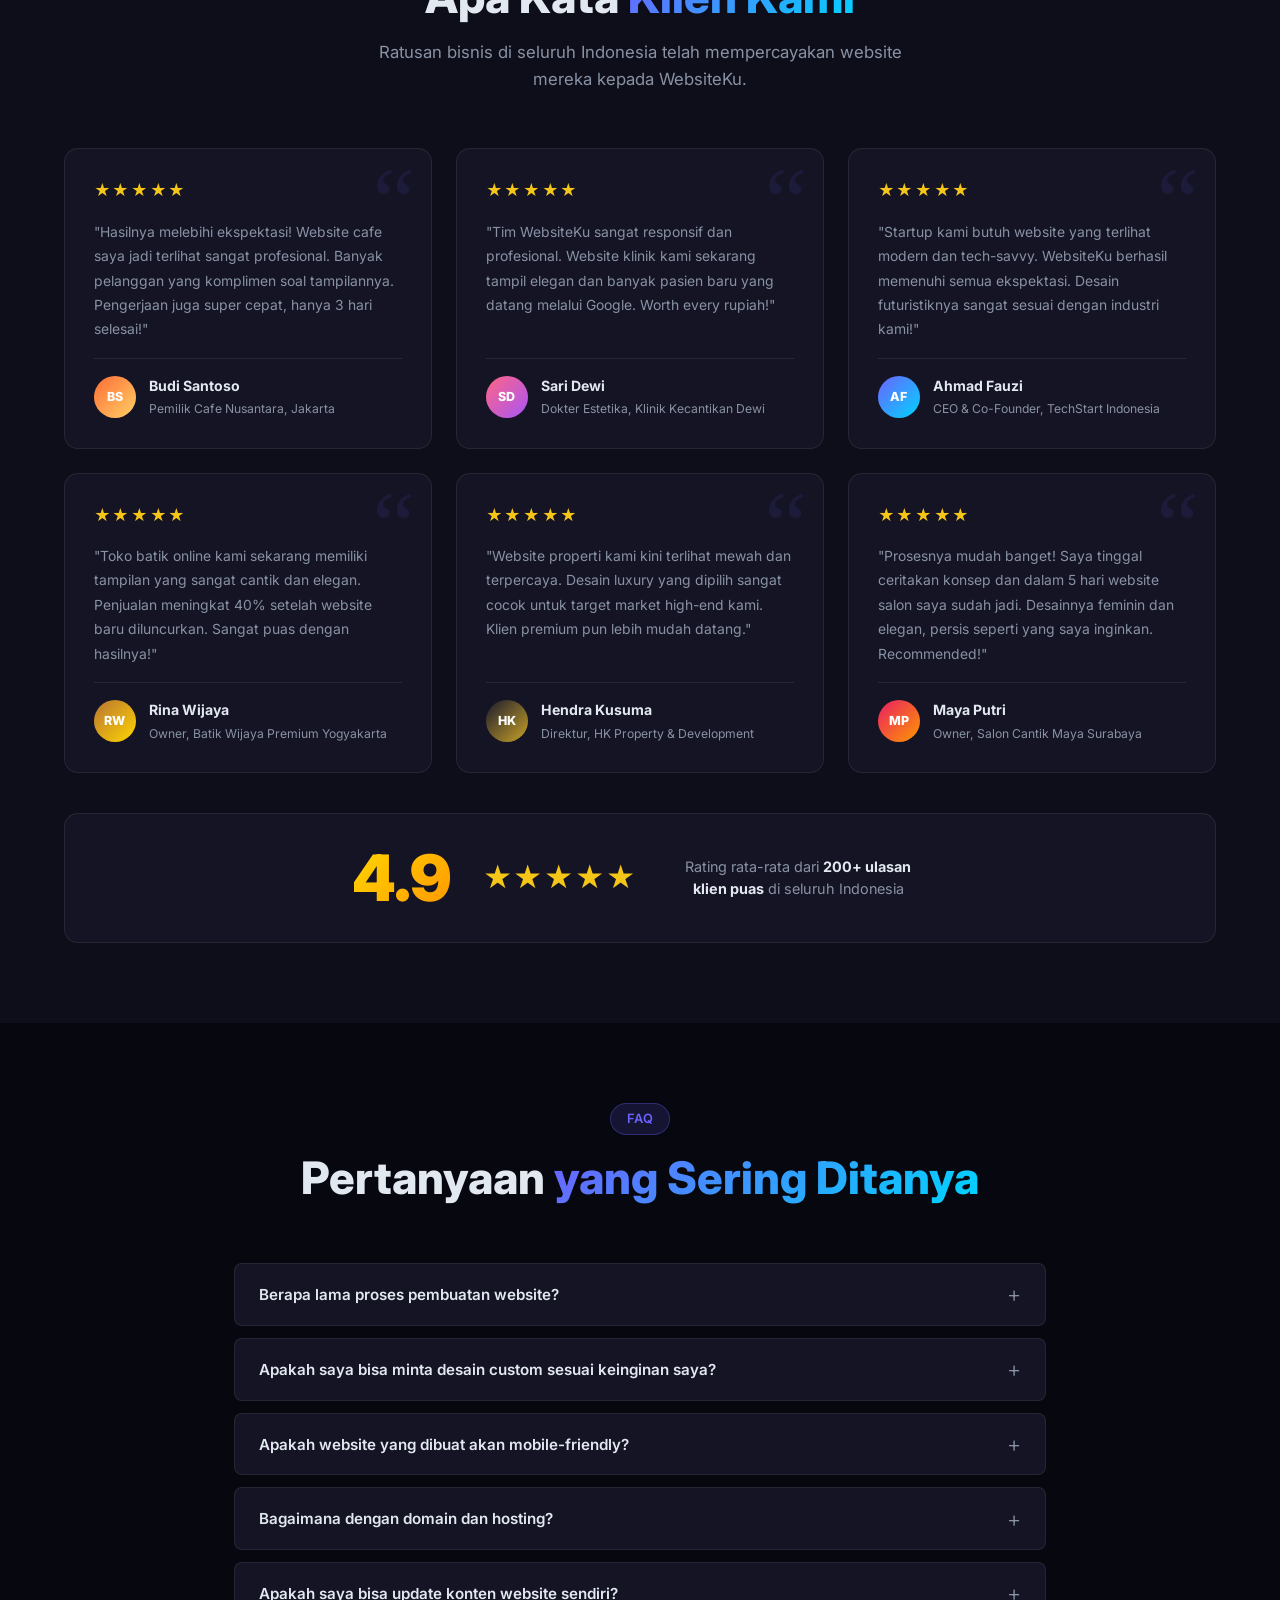
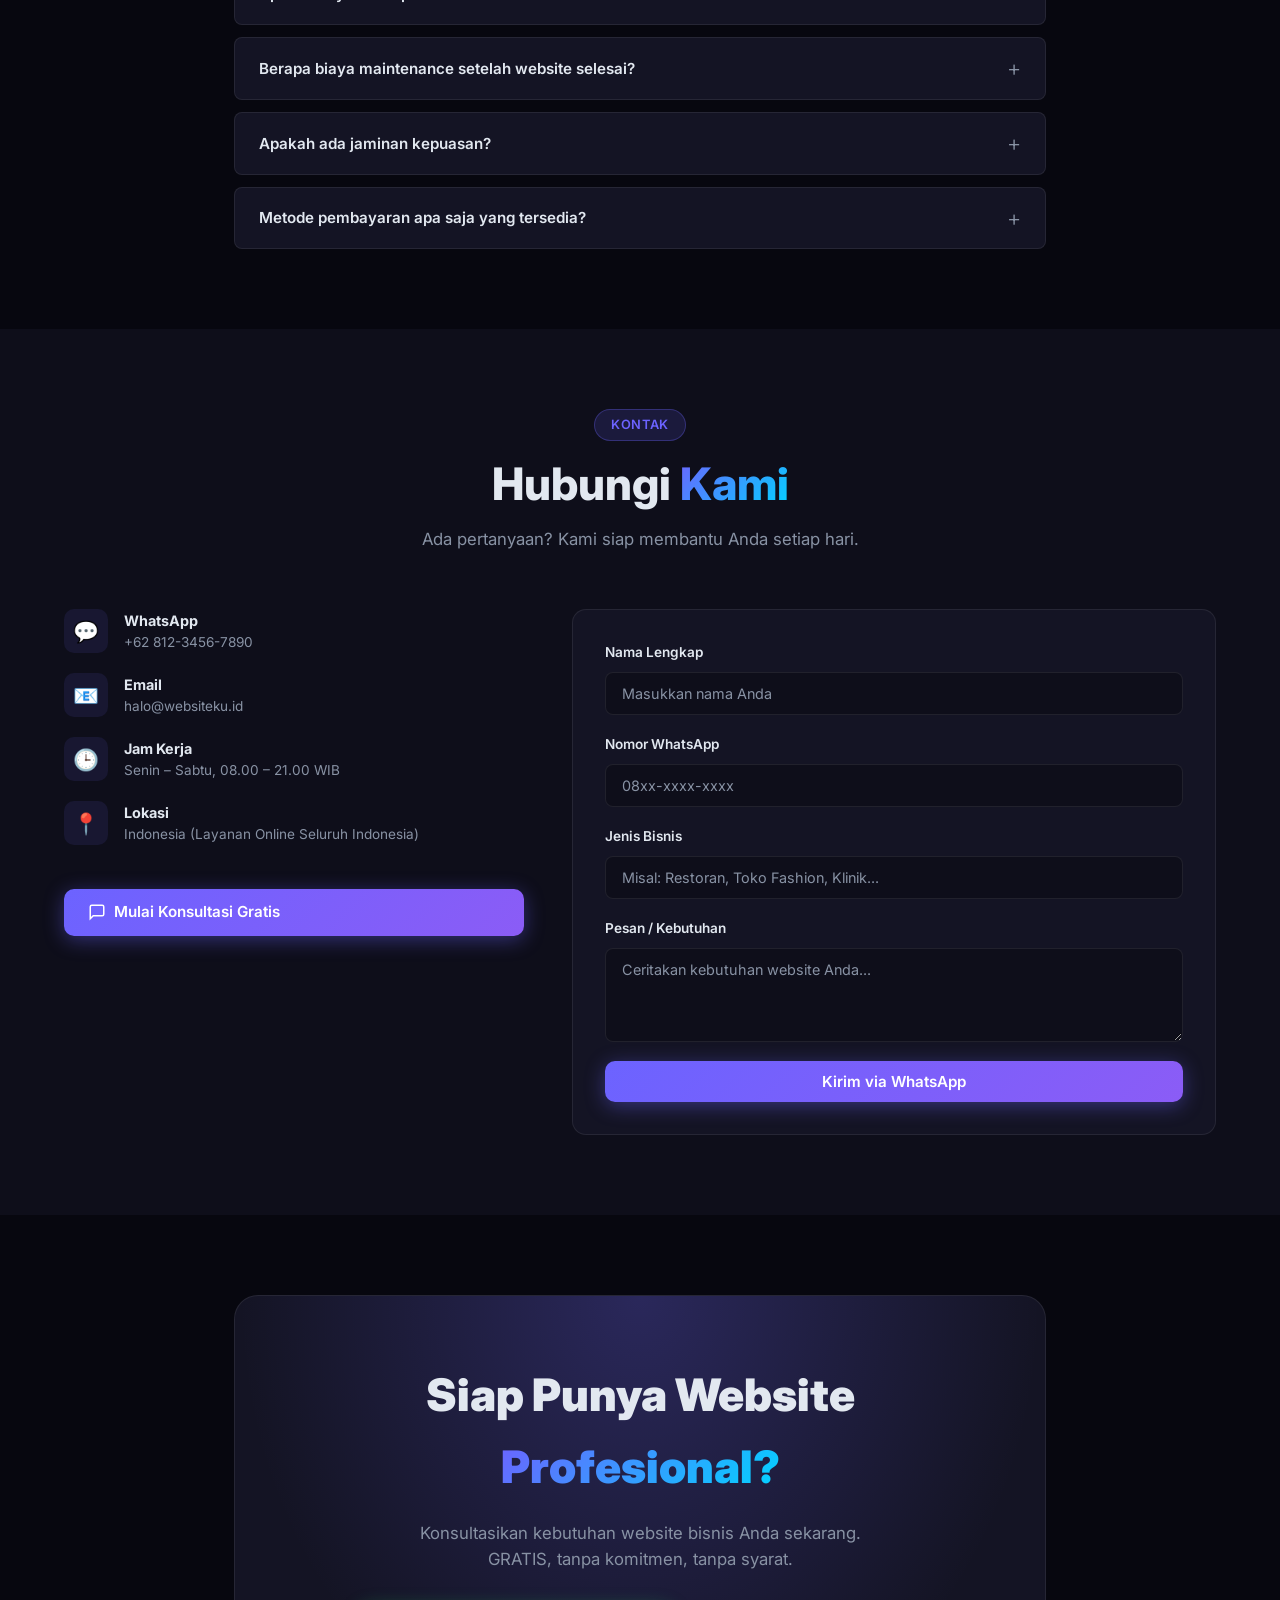
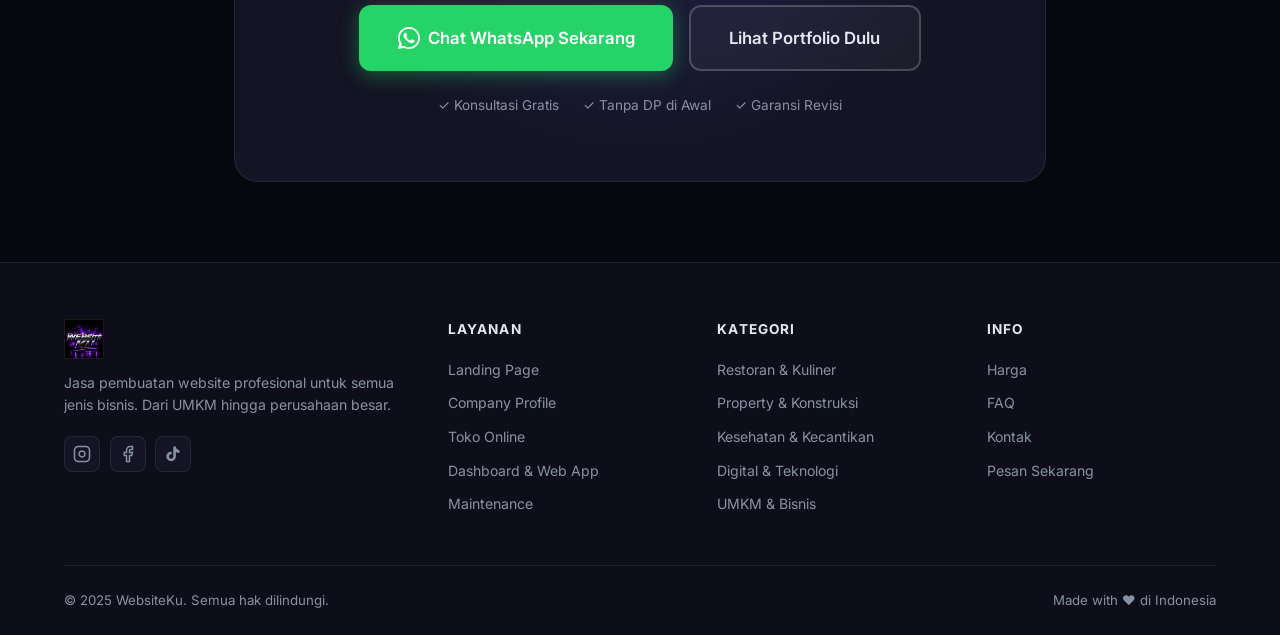
==== commit d53a0168: "feat: add 5 dedicated service detail pages with full content Each service card in the Layanan sectio" ====
--- a/index.html
+++ b/index.html
@@ -152,54 +152,60 @@
         <p class="section-sub">Dari landing page sederhana hingga platform e-commerce dan dashboard kompleks.</p>
       </div>
       <div class="services-grid">
-        <div class="service-card">
+        <a href="landing-page.html" class="service-card sc-link">
           <div class="sc-icon" style="--c:#6C63FF">
             <svg width="28" height="28" viewBox="0 0 24 24" fill="none" stroke="currentColor" stroke-width="1.8"><path d="M13 2H6a2 2 0 0 0-2 2v16a2 2 0 0 0 2 2h12a2 2 0 0 0 2-2V9z"/><polyline points="13 2 13 9 20 9"/></svg>
           </div>
           <h3>Landing Page</h3>
           <p>Halaman tunggal yang dirancang khusus untuk konversi. Cocok untuk campaign, produk, atau promo.</p>
           <span class="sc-price">Mulai Rp 1,5 Jt</span>
-        </div>
-        <div class="service-card">
+          <span class="sc-detail">Lihat Detail →</span>
+        </a>
+        <a href="company-profile.html" class="service-card sc-link">
           <div class="sc-icon" style="--c:#FF6584">
             <svg width="28" height="28" viewBox="0 0 24 24" fill="none" stroke="currentColor" stroke-width="1.8"><rect x="2" y="3" width="20" height="14" rx="2"/><line x1="8" y1="21" x2="16" y2="21"/><line x1="12" y1="17" x2="12" y2="21"/></svg>
           </div>
           <h3>Company Profile</h3>
           <p>Website resmi perusahaan dengan multi-halaman, tentang kami, layanan, tim, dan kontak.</p>
           <span class="sc-price">Mulai Rp 3 Jt</span>
-        </div>
-        <div class="service-card">
+          <span class="sc-detail">Lihat Detail →</span>
+        </a>
+        <a href="toko-online.html" class="service-card sc-link">
           <div class="sc-icon" style="--c:#00D4FF">
             <svg width="28" height="28" viewBox="0 0 24 24" fill="none" stroke="currentColor" stroke-width="1.8"><circle cx="9" cy="21" r="1"/><circle cx="20" cy="21" r="1"/><path d="M1 1h4l2.68 13.39a2 2 0 0 0 2 1.61h9.72a2 2 0 0 0 2-1.61L23 6H6"/></svg>
           </div>
           <h3>Toko Online</h3>
           <p>E-commerce lengkap dengan katalog produk, keranjang belanja, dan integrasi pembayaran.</p>
           <span class="sc-price">Mulai Rp 5 Jt</span>
-        </div>
-        <div class="service-card">
+          <span class="sc-detail">Lihat Detail →</span>
+        </a>
+        <a href="dashboard.html" class="service-card sc-link">
           <div class="sc-icon" style="--c:#FFC107">
             <svg width="28" height="28" viewBox="0 0 24 24" fill="none" stroke="currentColor" stroke-width="1.8"><rect x="3" y="3" width="18" height="18" rx="2"/><path d="M3 9h18M9 21V9"/></svg>
           </div>
-          <h3>Dashboard</h3>
+          <h3>Dashboard & Web App</h3>
           <p>Antarmuka admin dan analitik dengan grafik, tabel data, dan fitur manajemen konten.</p>
           <span class="sc-price">Mulai Rp 8 Jt</span>
-        </div>
-        <div class="service-card">
+          <span class="sc-detail">Lihat Detail →</span>
+        </a>
+        <a href="dashboard.html" class="service-card sc-link">
           <div class="sc-icon" style="--c:#4CAF50">
             <svg width="28" height="28" viewBox="0 0 24 24" fill="none" stroke="currentColor" stroke-width="1.8"><polygon points="12 2 15.09 8.26 22 9.27 17 14.14 18.18 21.02 12 17.77 5.82 21.02 7 14.14 2 9.27 8.91 8.26 12 2"/></svg>
           </div>
           <h3>Website Custom</h3>
           <p>Desain dan fitur sepenuhnya sesuai kebutuhan bisnis Anda. Diskusikan visi Anda bersama kami.</p>
           <span class="sc-price">Harga Sesuai Kebutuhan</span>
-        </div>
-        <div class="service-card">
+          <span class="sc-detail">Lihat Detail →</span>
+        </a>
+        <a href="maintenance.html" class="service-card sc-link">
           <div class="sc-icon" style="--c:#E91E63">
             <svg width="28" height="28" viewBox="0 0 24 24" fill="none" stroke="currentColor" stroke-width="1.8"><path d="M12 22s8-4 8-10V5l-8-3-8 3v7c0 6 8 10 8 10z"/></svg>
           </div>
           <h3>Maintenance</h3>
           <p>Layanan pemeliharaan, update konten, backup rutin, dan perbaikan keamanan website Anda.</p>
           <span class="sc-price">Mulai Rp 500 Rb/Bln</span>
-        </div>
+          <span class="sc-detail">Lihat Detail →</span>
+        </a>
       </div>
     </div>
   </section>
@@ -704,11 +710,11 @@
         <div class="footer-col">
           <h4>Layanan</h4>
           <ul>
-            <li><a href="#layanan">Landing Page</a></li>
-            <li><a href="#layanan">Company Profile</a></li>
-            <li><a href="#layanan">Toko Online</a></li>
-            <li><a href="#layanan">Dashboard</a></li>
-            <li><a href="#layanan">Website Custom</a></li>
+            <li><a href="landing-page.html">Landing Page</a></li>
+            <li><a href="company-profile.html">Company Profile</a></li>
+            <li><a href="toko-online.html">Toko Online</a></li>
+            <li><a href="dashboard.html">Dashboard & Web App</a></li>
+            <li><a href="maintenance.html">Maintenance</a></li>
           </ul>
         </div>
         <div class="footer-col">
--- a/css/style.css
+++ b/css/style.css
@@ -442,6 +442,9 @@
 .service-card h3 { font-size: 1.1rem; font-weight: 700; margin-bottom: .5rem; }
 .service-card p  { color: var(--c-muted); font-size: .9rem; line-height: 1.6; margin-bottom: 1rem; }
 .sc-price        { color: var(--c-primary); font-weight: 700; font-size: .9rem; }
+a.service-card.sc-link { display: block; color: inherit; text-decoration: none; }
+.sc-detail       { display: inline-block; margin-top: .75rem; font-size: .8rem; font-weight: 600; color: var(--c-primary); opacity: 0; transform: translateX(-4px); transition: opacity .2s, transform .2s; }
+.service-card:hover .sc-detail { opacity: 1; transform: translateX(0); }
 
 /* ============================================================
    PORTFOLIO
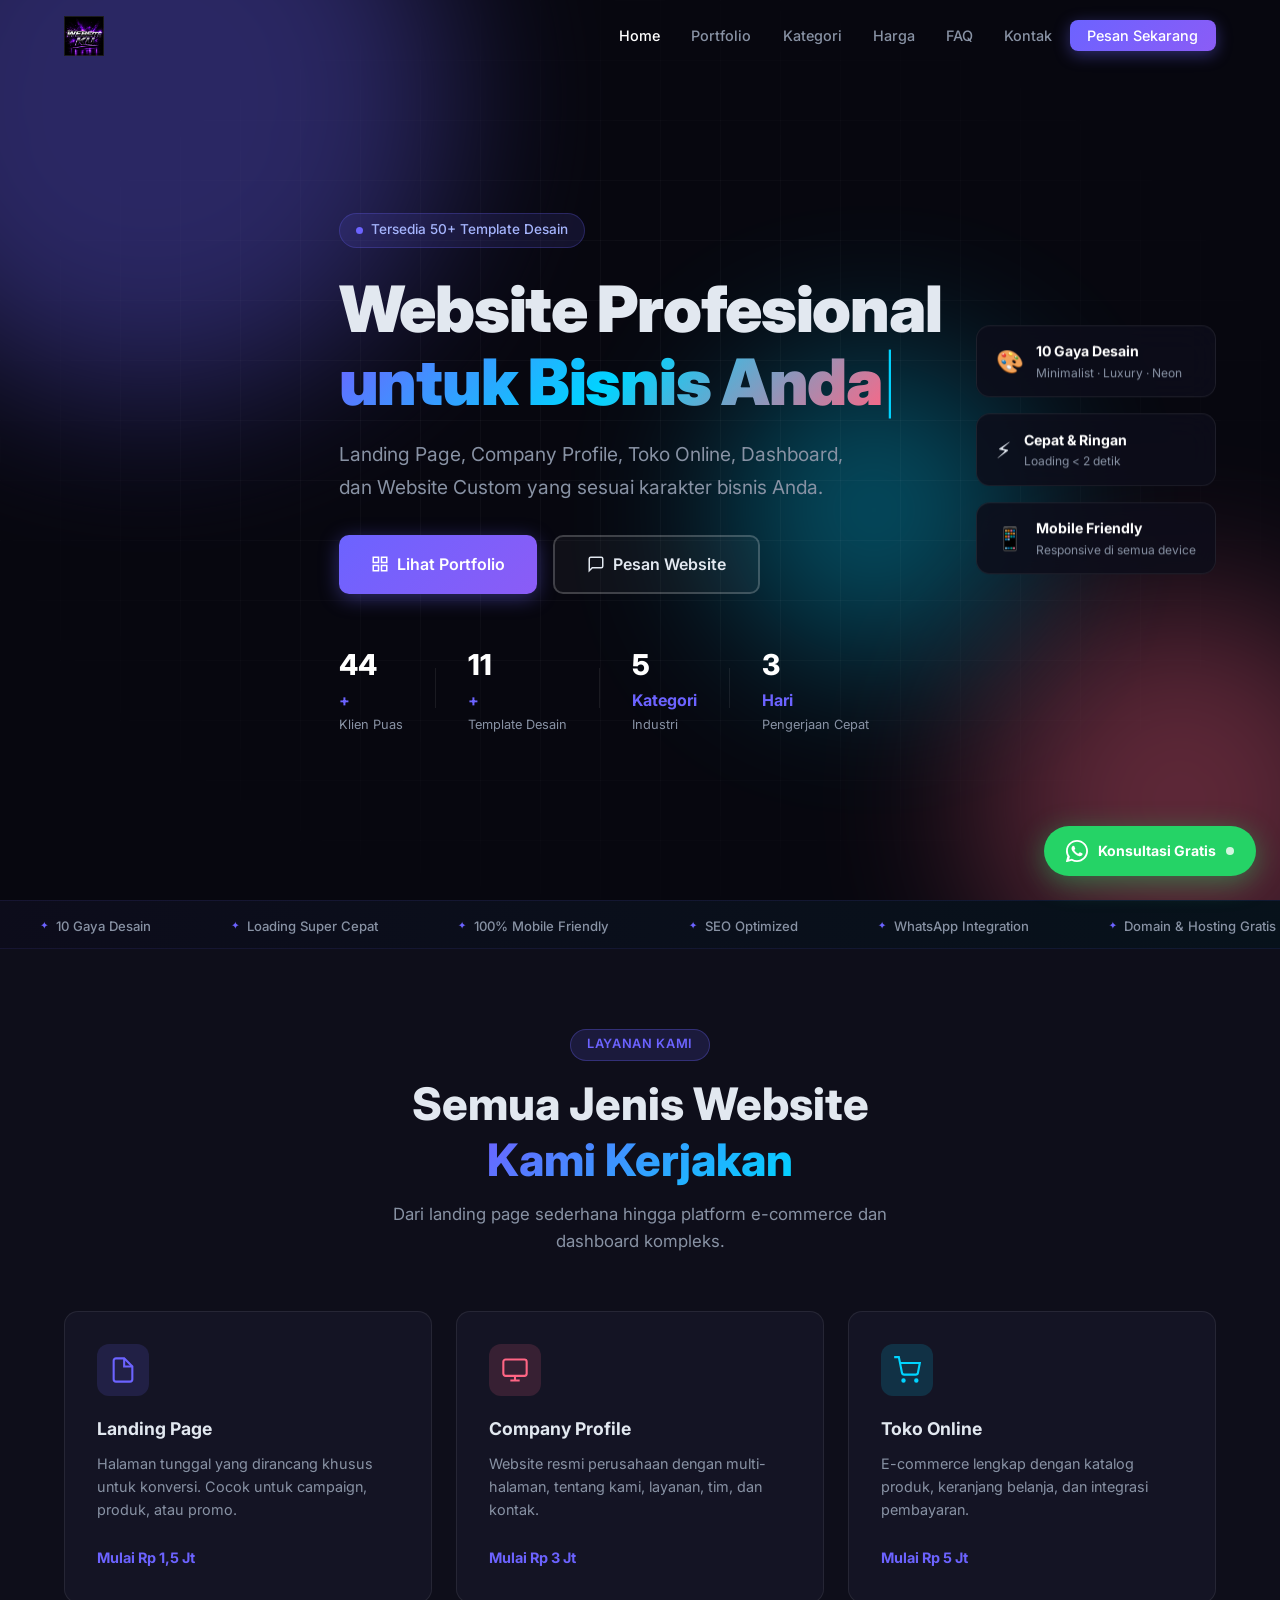
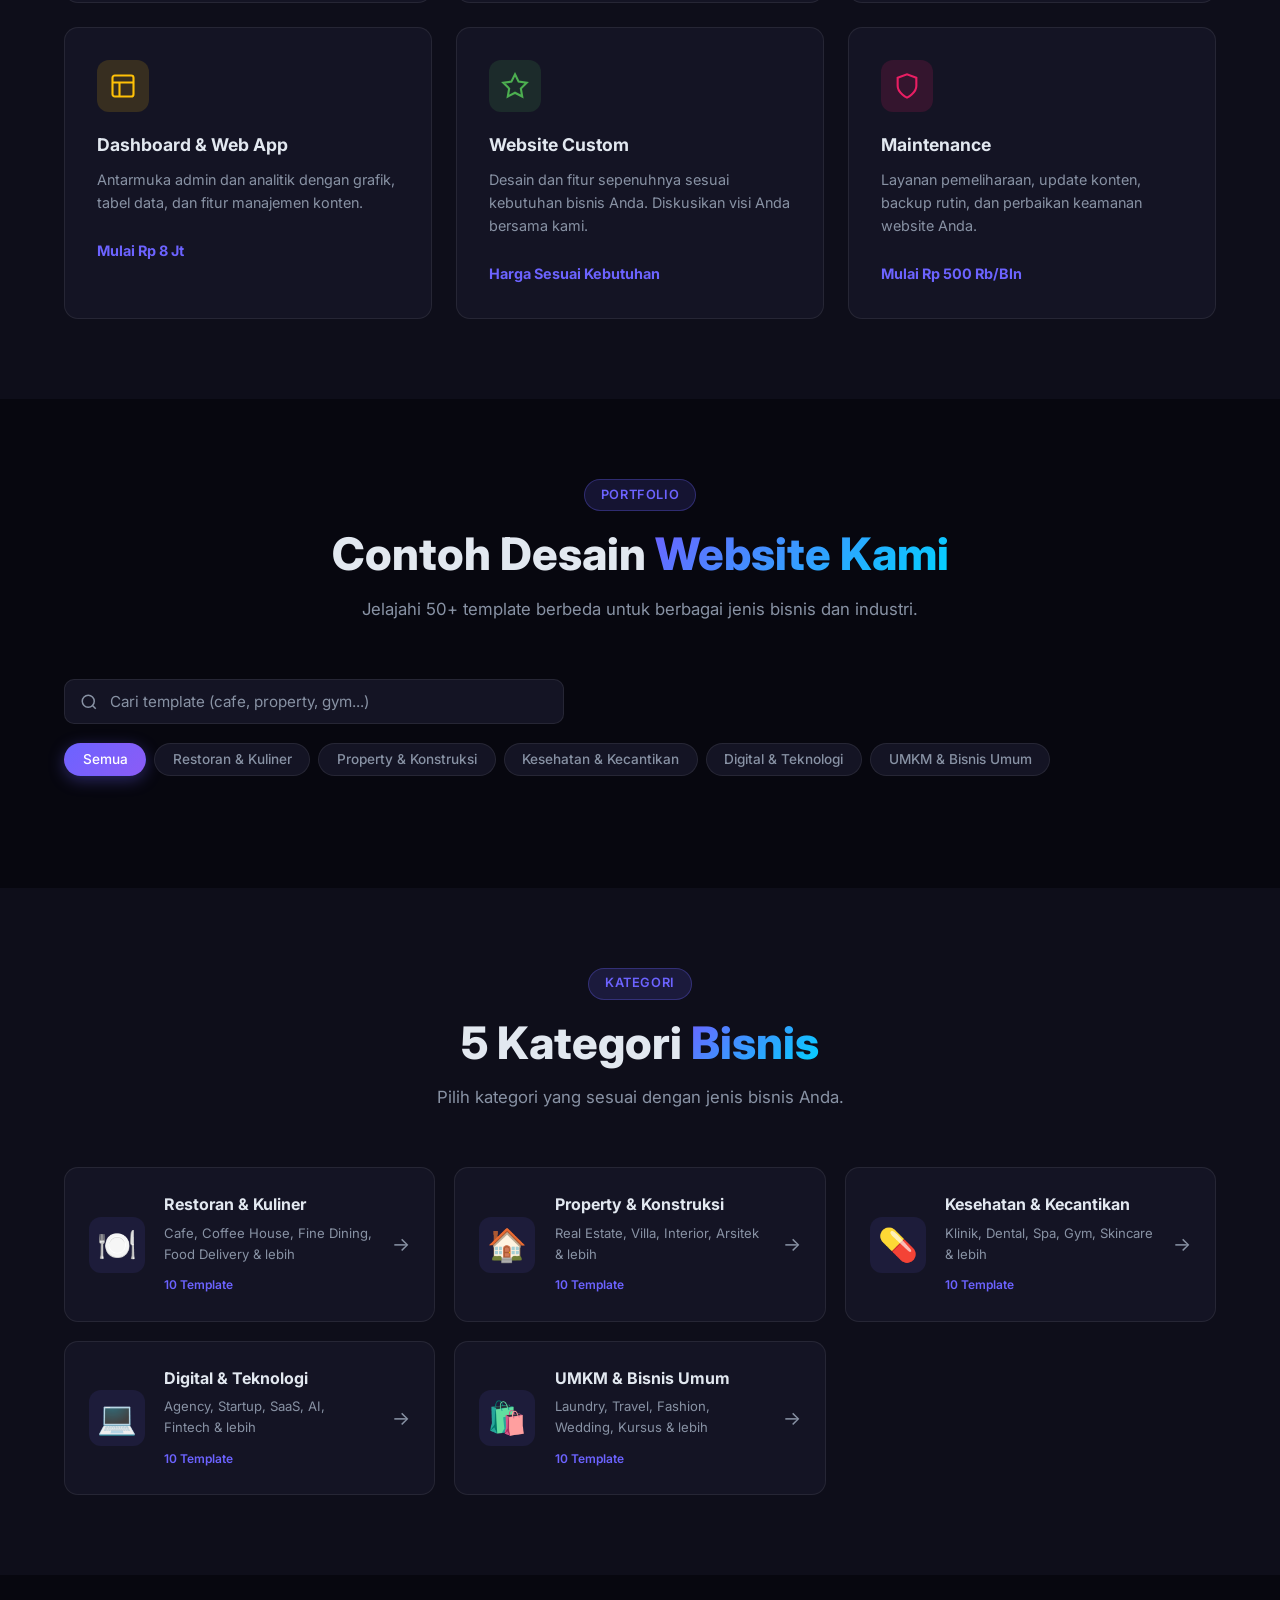
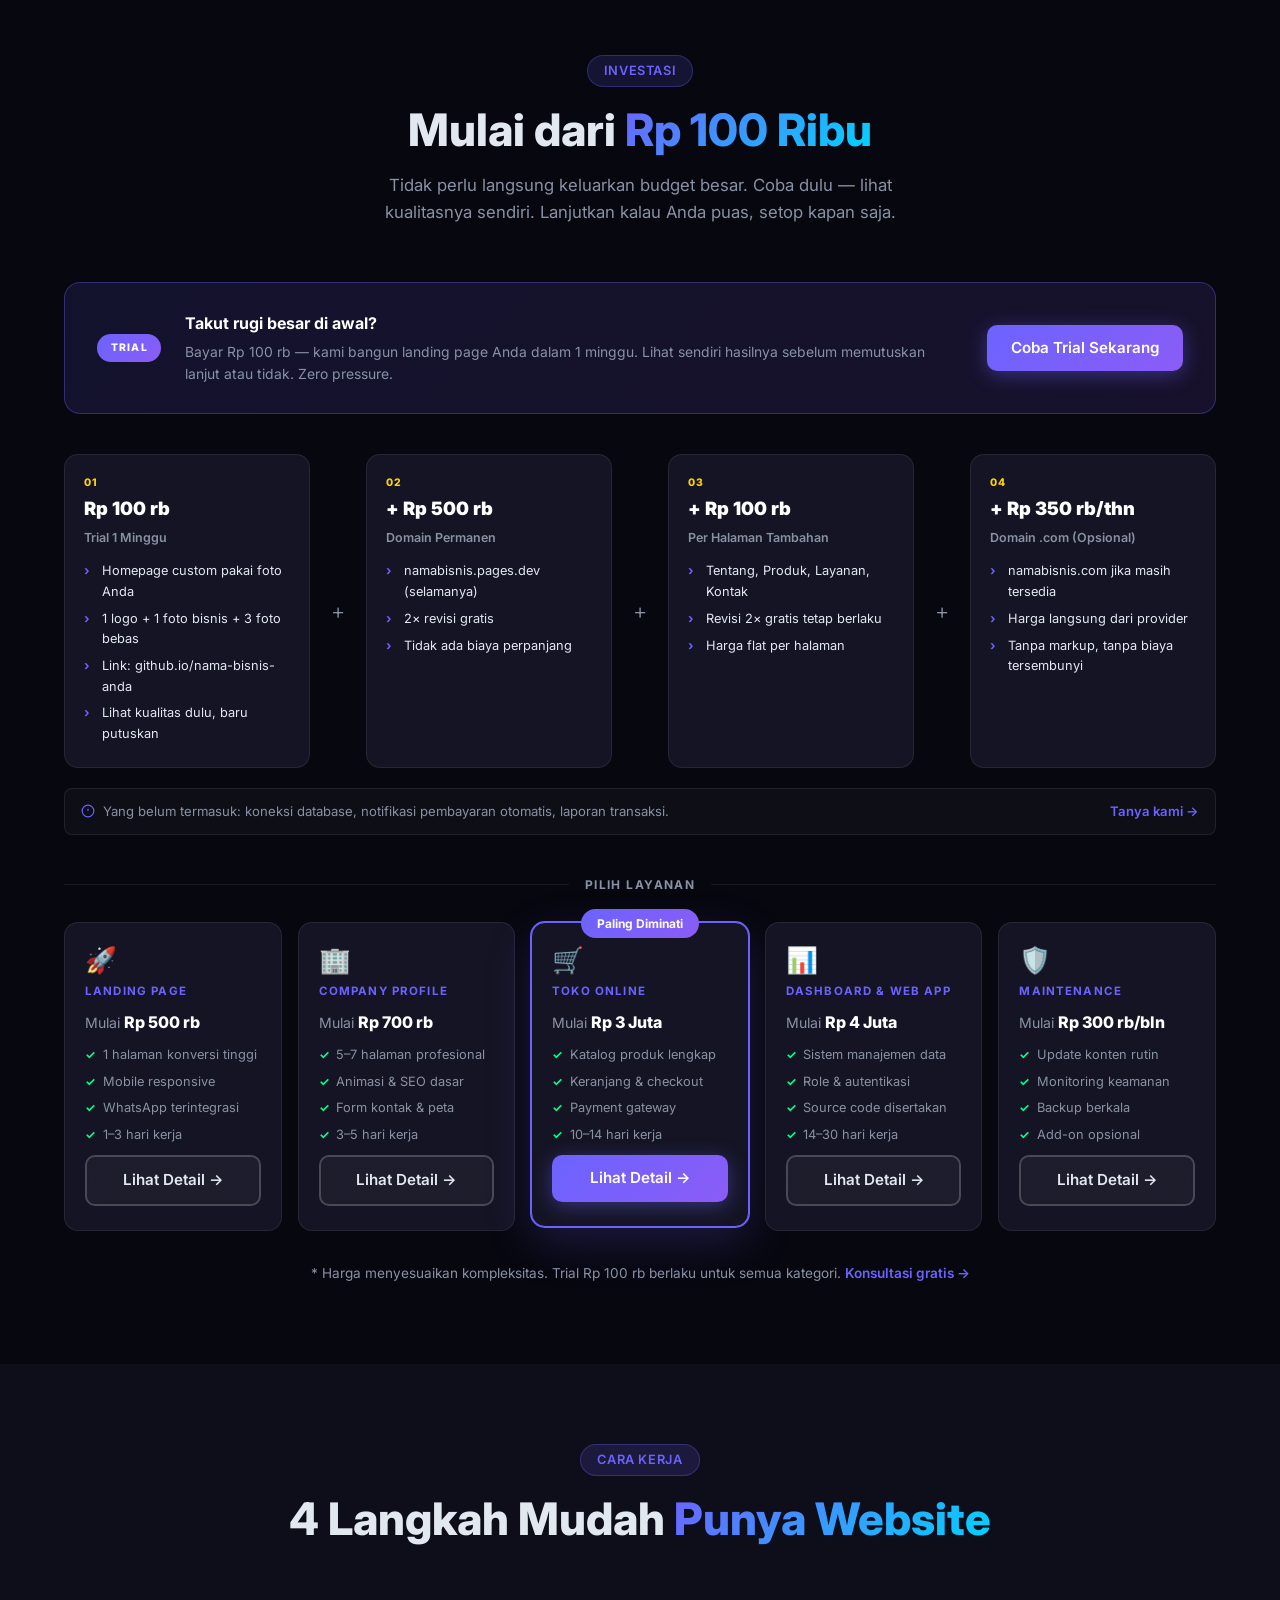
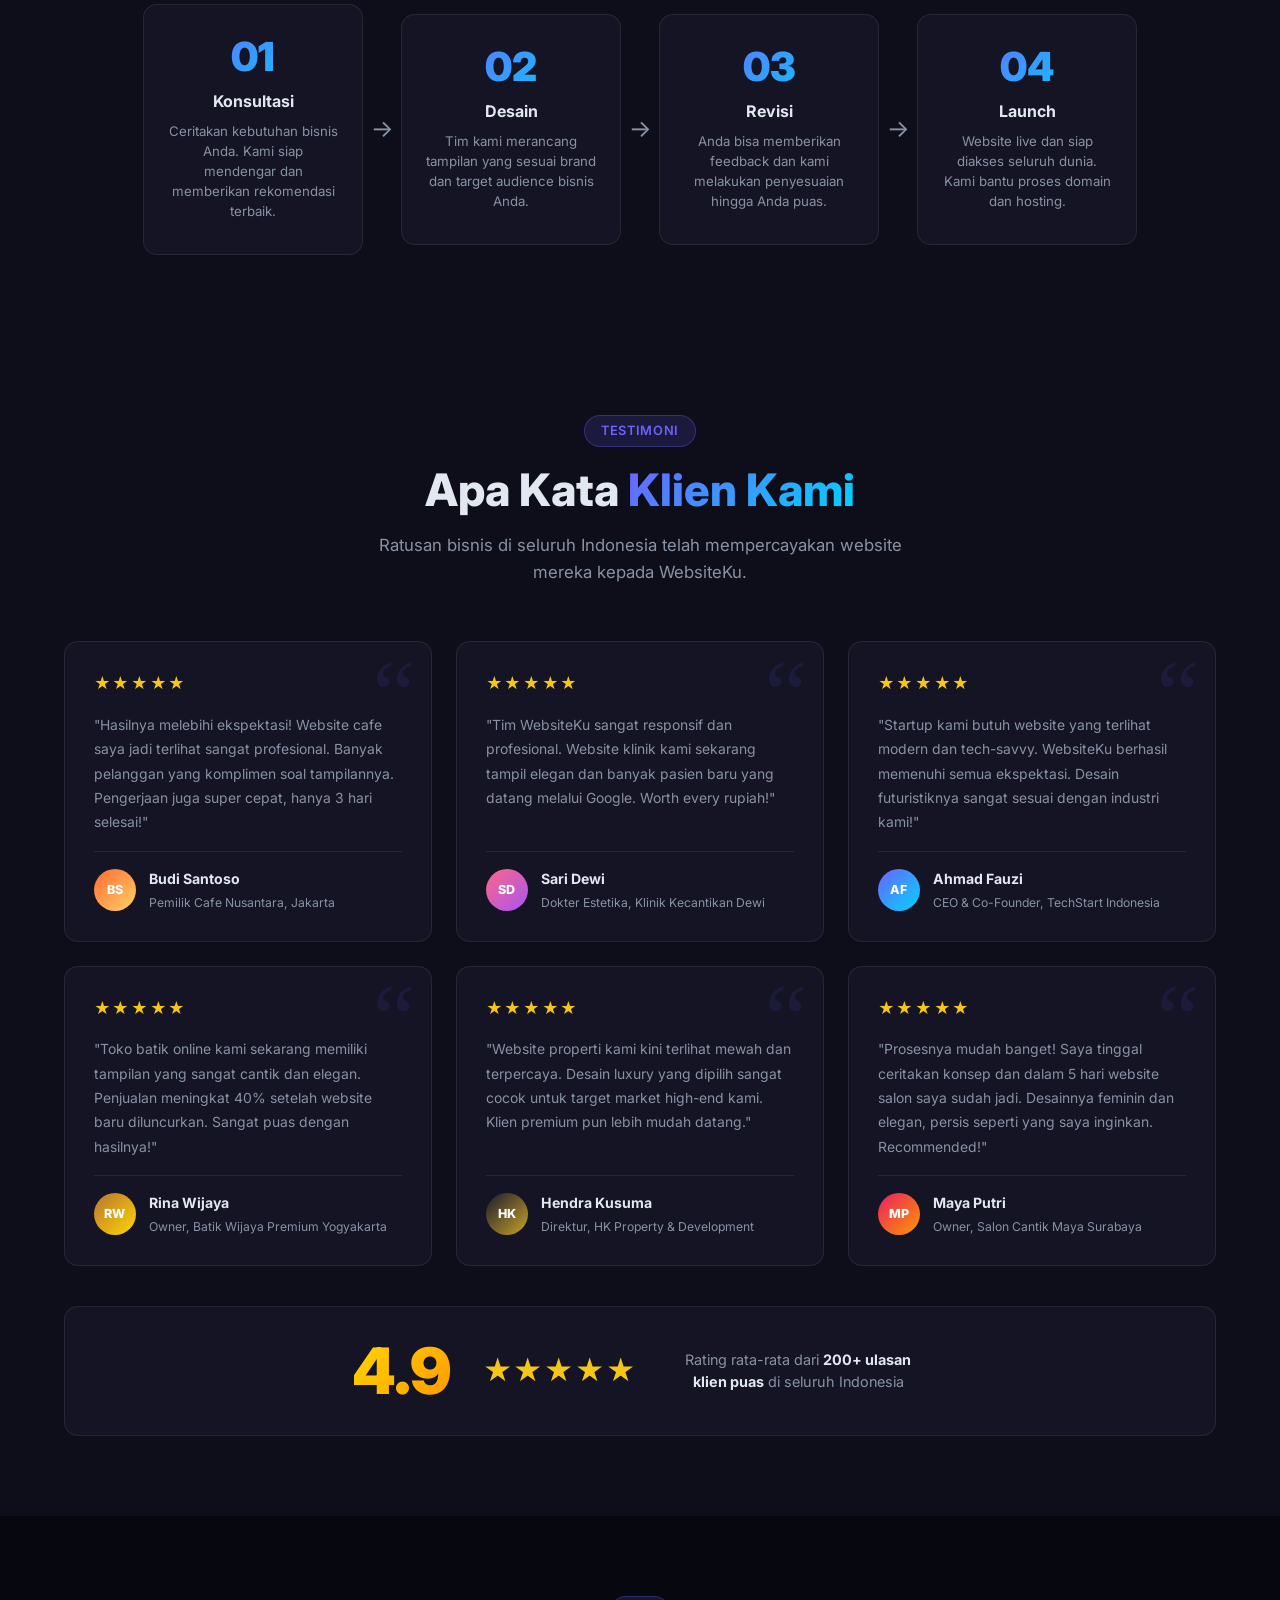
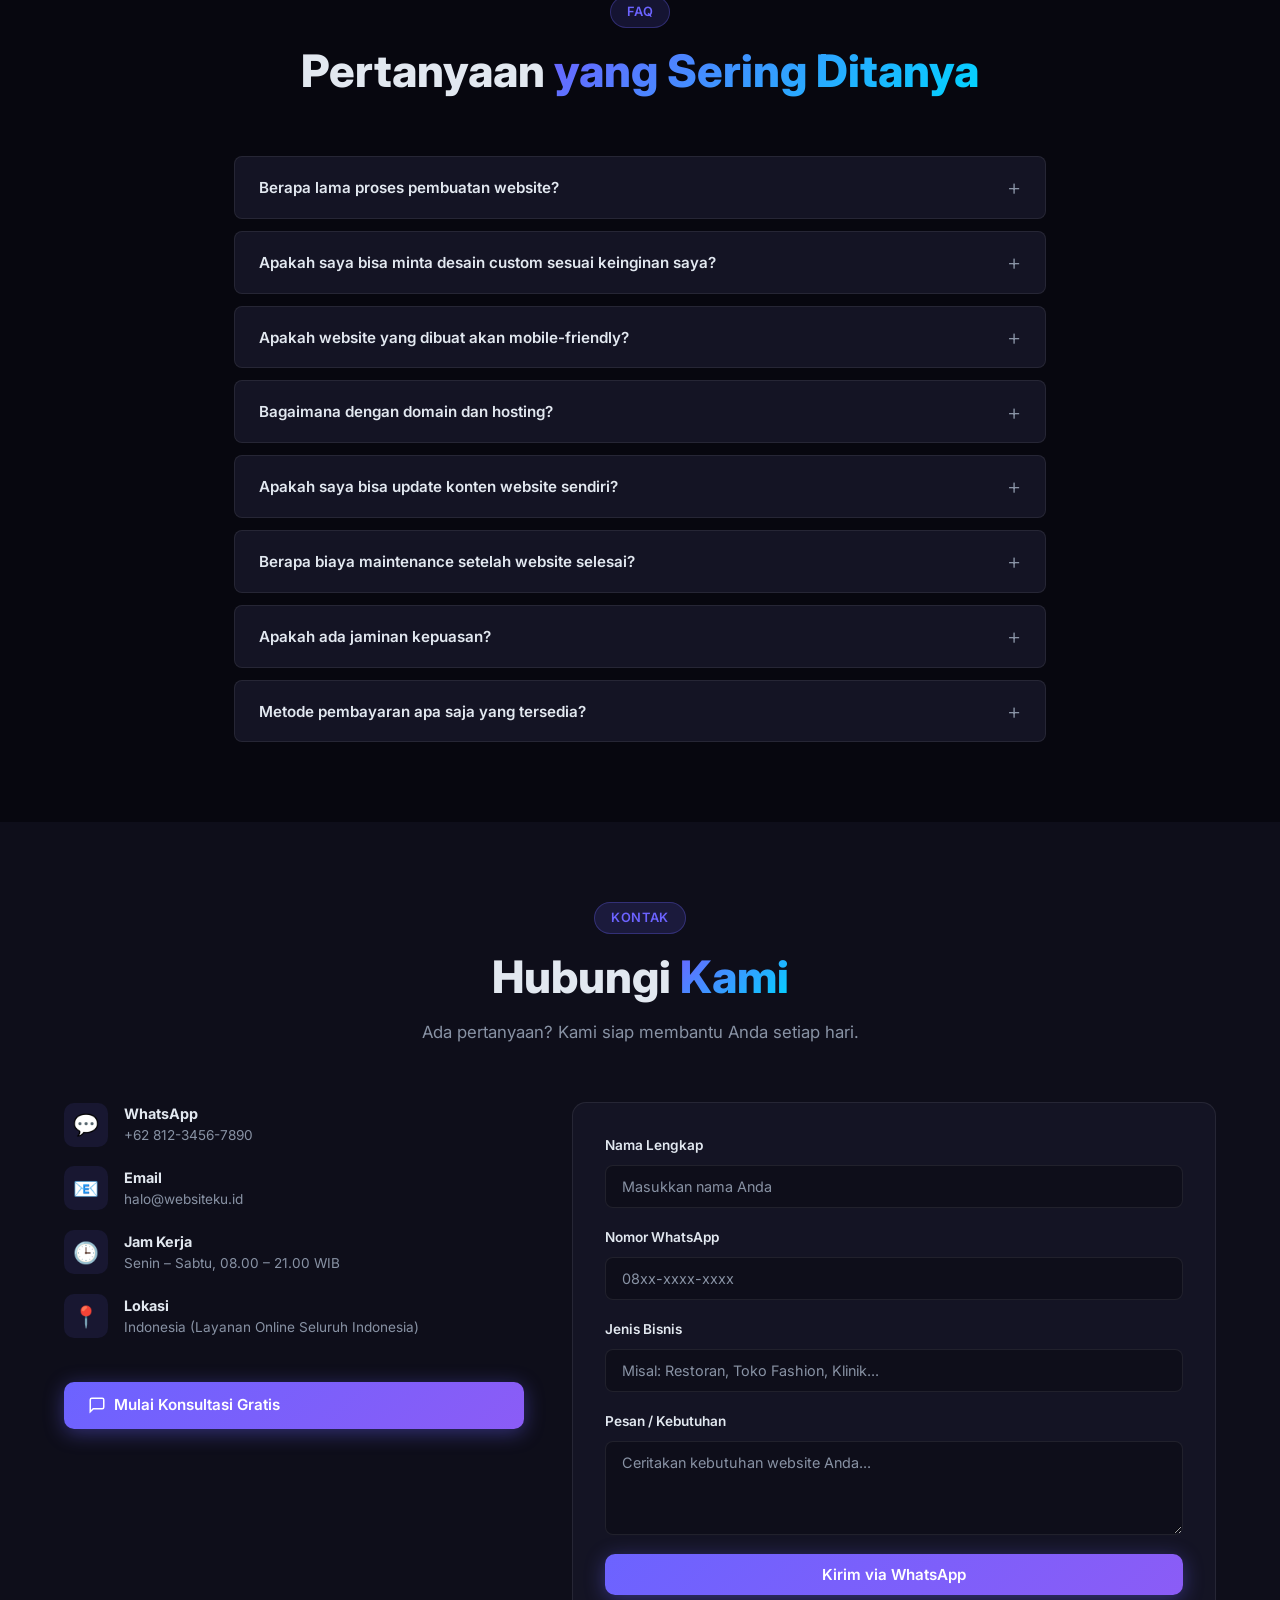
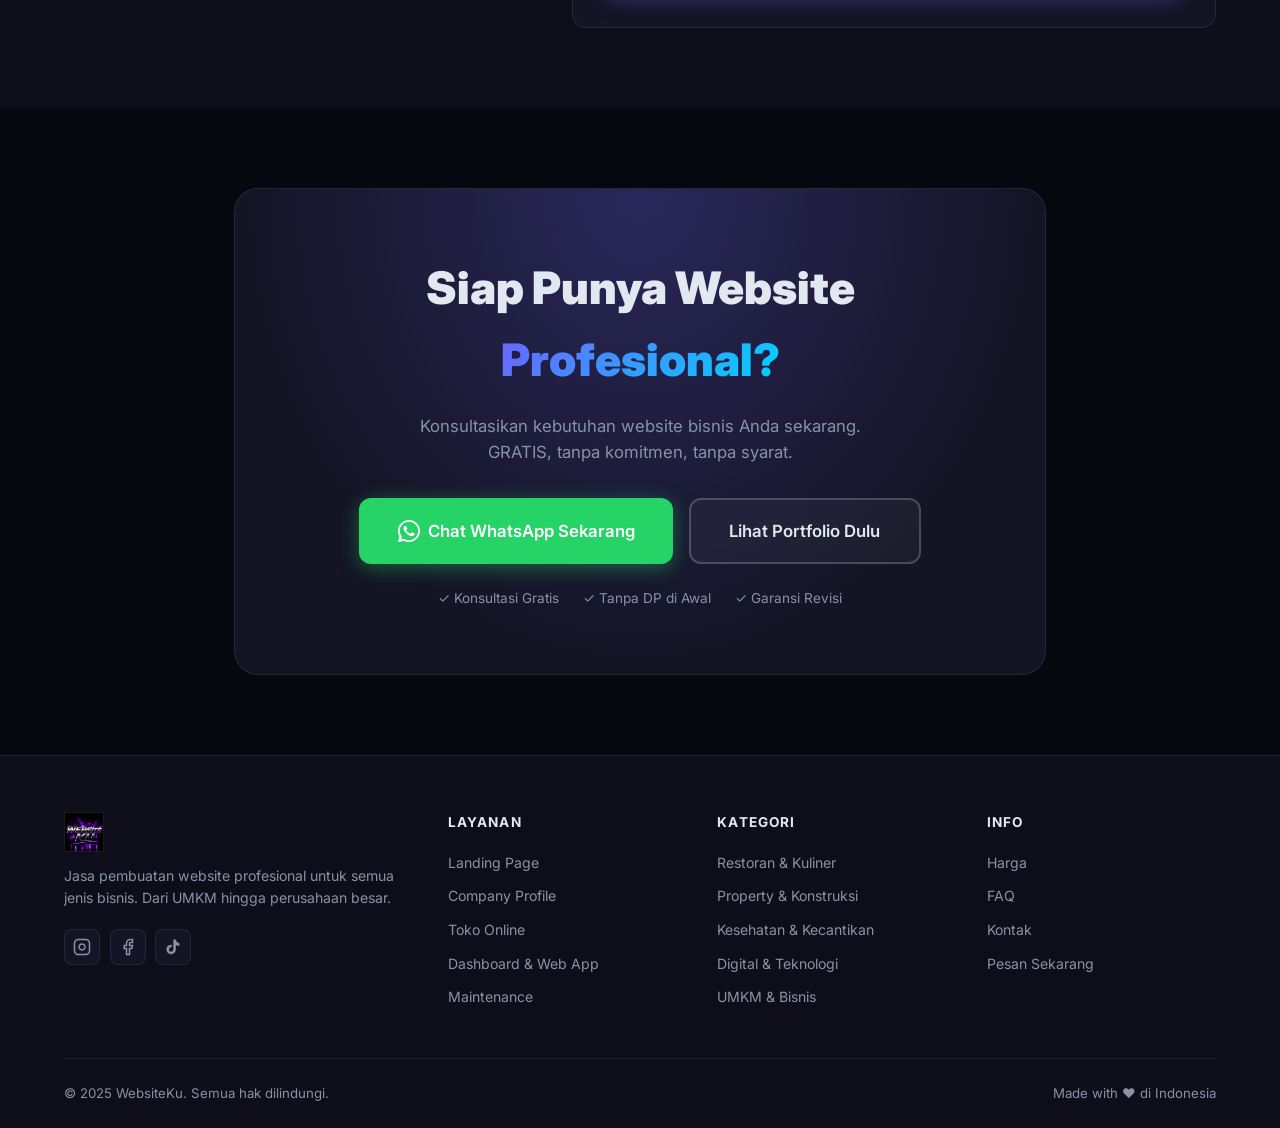
==== commit 65ed5102: "Add tiered pricing system, cinematic splash, and premium template enhancements - New harga section: " ====
--- a/index.html
+++ b/index.html
@@ -313,85 +313,144 @@
   <section class="section harga-section" id="harga">
     <div class="container">
       <div class="section-header">
-        <span class="section-tag">Harga</span>
-        <h2 class="section-title">Paket <span class="text-gradient">Transparan</span></h2>
-        <p class="section-sub">Harga terjangkau, kualitas premium. Pilih paket yang sesuai kebutuhan bisnis Anda.</p>
-      </div>
-      <div class="harga-grid">
-        <div class="harga-card">
-          <div class="harga-head">
-            <span class="harga-tier">Starter</span>
-            <div class="harga-price">
-              <span class="currency">Rp</span>
-              <span class="amount">1,5</span>
-              <span class="juta">Juta</span>
-            </div>
-            <p>Cocok untuk UMKM &amp; usaha baru</p>
-          </div>
-          <ul class="harga-features">
-            <li class="hf-yes">Landing Page 1 halaman</li>
-            <li class="hf-yes">Desain responsif mobile</li>
-            <li class="hf-yes">Form kontak &amp; WhatsApp</li>
-            <li class="hf-yes">Google Maps embed</li>
-            <li class="hf-yes">Upload ke hosting</li>
-            <li class="hf-yes">Free domain .com (1 thn)</li>
-            <li class="hf-no">Multi-halaman</li>
-            <li class="hf-no">Blog/CMS</li>
-            <li class="hf-no">Toko Online</li>
-          </ul>
-          <a href="#pesan" class="btn btn-outline w-full">Pesan Paket Ini</a>
-        </div>
-
-        <div class="harga-card harga-popular">
-          <div class="popular-badge">Paling Populer</div>
-          <div class="harga-head">
-            <span class="harga-tier">Professional</span>
-            <div class="harga-price">
-              <span class="currency">Rp</span>
-              <span class="amount">3,5</span>
-              <span class="juta">Juta</span>
-            </div>
-            <p>Untuk bisnis yang ingin tampil profesional</p>
-          </div>
-          <ul class="harga-features">
-            <li class="hf-yes">Company Profile 5-7 halaman</li>
-            <li class="hf-yes">Desain premium &amp; animasi</li>
-            <li class="hf-yes">SEO dasar</li>
-            <li class="hf-yes">Form kontak &amp; WhatsApp</li>
-            <li class="hf-yes">Google Analytics</li>
-            <li class="hf-yes">Free domain .com (1 thn)</li>
-            <li class="hf-yes">Free hosting (1 thn)</li>
-            <li class="hf-yes">Revisi 3x</li>
-            <li class="hf-no">Toko Online</li>
-          </ul>
-          <a href="#pesan" class="btn btn-primary w-full">Pesan Paket Ini</a>
-        </div>
-
-        <div class="harga-card">
-          <div class="harga-head">
-            <span class="harga-tier">Business</span>
-            <div class="harga-price">
-              <span class="currency">Rp</span>
-              <span class="amount">7,5</span>
-              <span class="juta">Juta</span>
-            </div>
-            <p>E-commerce &amp; website bisnis lengkap</p>
-          </div>
-          <ul class="harga-features">
-            <li class="hf-yes">Toko Online lengkap</li>
-            <li class="hf-yes">Manajemen produk</li>
-            <li class="hf-yes">Keranjang &amp; Checkout</li>
-            <li class="hf-yes">Integrasi payment gateway</li>
-            <li class="hf-yes">Dashboard admin</li>
-            <li class="hf-yes">SEO profesional</li>
-            <li class="hf-yes">Free domain + hosting 1 thn</li>
-            <li class="hf-yes">Revisi unlimited</li>
-            <li class="hf-yes">Support 3 bulan</li>
-          </ul>
-          <a href="#pesan" class="btn btn-outline w-full">Pesan Paket Ini</a>
-        </div>
-      </div>
-      <p class="harga-note">* Harga dapat berbeda tergantung kompleksitas fitur. <a href="#pesan">Konsultasi gratis →</a></p>
+        <span class="section-tag">Investasi</span>
+        <h2 class="section-title">Mulai dari <span class="text-gradient">Rp 100 Ribu</span></h2>
+        <p class="section-sub">Tidak perlu langsung keluarkan budget besar. Coba dulu — lihat kualitasnya sendiri. Lanjutkan kalau Anda puas, setop kapan saja.</p>
+      </div>
+
+      <!-- Trial Banner -->
+      <div class="trial-banner">
+        <div class="trial-banner-inner">
+          <div class="trial-badge">TRIAL</div>
+          <div class="trial-text">
+            <strong>Takut rugi besar di awal?</strong>
+            <p>Bayar Rp 100 rb — kami bangun landing page Anda dalam 1 minggu. Lihat sendiri hasilnya sebelum memutuskan lanjut atau tidak. Zero pressure.</p>
+          </div>
+          <a href="#pesan" class="btn btn-primary">Coba Trial Sekarang</a>
+        </div>
+      </div>
+
+      <!-- Tiered Steps -->
+      <div class="tier-steps">
+        <div class="tier-step">
+          <div class="ts-num">01</div>
+          <div class="ts-price">Rp 100 rb</div>
+          <div class="ts-title">Trial 1 Minggu</div>
+          <ul class="ts-list">
+            <li>Homepage custom pakai foto Anda</li>
+            <li>1 logo + 1 foto bisnis + 3 foto bebas</li>
+            <li>Link: github.io/nama-bisnis-anda</li>
+            <li>Lihat kualitas dulu, baru putuskan</li>
+          </ul>
+        </div>
+        <div class="tier-plus">+</div>
+        <div class="tier-step">
+          <div class="ts-num">02</div>
+          <div class="ts-price">+ Rp 500 rb</div>
+          <div class="ts-title">Domain Permanen</div>
+          <ul class="ts-list">
+            <li>namabisnis.pages.dev (selamanya)</li>
+            <li>2× revisi gratis</li>
+            <li>Tidak ada biaya perpanjang</li>
+          </ul>
+        </div>
+        <div class="tier-plus">+</div>
+        <div class="tier-step">
+          <div class="ts-num">03</div>
+          <div class="ts-price">+ Rp 100 rb</div>
+          <div class="ts-title">Per Halaman Tambahan</div>
+          <ul class="ts-list">
+            <li>Tentang, Produk, Layanan, Kontak</li>
+            <li>Revisi 2× gratis tetap berlaku</li>
+            <li>Harga flat per halaman</li>
+          </ul>
+        </div>
+        <div class="tier-plus">+</div>
+        <div class="tier-step">
+          <div class="ts-num">04</div>
+          <div class="ts-price">+ Rp 350 rb/thn</div>
+          <div class="ts-title">Domain .com (Opsional)</div>
+          <ul class="ts-list">
+            <li>namabisnis.com jika masih tersedia</li>
+            <li>Harga langsung dari provider</li>
+            <li>Tanpa markup, tanpa biaya tersembunyi</li>
+          </ul>
+        </div>
+      </div>
+      <div class="tier-note">
+        <svg width="14" height="14" viewBox="0 0 24 24" fill="none" stroke="currentColor" stroke-width="2"><circle cx="12" cy="12" r="10"/><line x1="12" y1="8" x2="12" y2="12"/><line x1="12" y1="16" x2="12.01" y2="16"/></svg>
+        <span>Yang belum termasuk: koneksi database, notifikasi pembayaran otomatis, laporan transaksi.</span>
+        <a href="#pesan">Tanya kami →</a>
+      </div>
+
+      <!-- Service Cards -->
+      <div class="harga-divider"><span>Pilih Layanan</span></div>
+
+      <div class="svc-harga-grid">
+        <div class="svc-h-card">
+          <div class="svc-h-icon">🚀</div>
+          <div class="svc-h-cat">Landing Page</div>
+          <div class="svc-h-price">Mulai <strong>Rp 500 rb</strong></div>
+          <ul class="svc-h-list">
+            <li>1 halaman konversi tinggi</li>
+            <li>Mobile responsive</li>
+            <li>WhatsApp terintegrasi</li>
+            <li>1–3 hari kerja</li>
+          </ul>
+          <a href="landing-page.html" class="btn btn-outline w-full">Lihat Detail →</a>
+        </div>
+        <div class="svc-h-card">
+          <div class="svc-h-icon">🏢</div>
+          <div class="svc-h-cat">Company Profile</div>
+          <div class="svc-h-price">Mulai <strong>Rp 700 rb</strong></div>
+          <ul class="svc-h-list">
+            <li>5–7 halaman profesional</li>
+            <li>Animasi &amp; SEO dasar</li>
+            <li>Form kontak &amp; peta</li>
+            <li>3–5 hari kerja</li>
+          </ul>
+          <a href="company-profile.html" class="btn btn-outline w-full">Lihat Detail →</a>
+        </div>
+        <div class="svc-h-card svc-h-popular">
+          <div class="popular-badge">Paling Diminati</div>
+          <div class="svc-h-icon">🛒</div>
+          <div class="svc-h-cat">Toko Online</div>
+          <div class="svc-h-price">Mulai <strong>Rp 3 Juta</strong></div>
+          <ul class="svc-h-list">
+            <li>Katalog produk lengkap</li>
+            <li>Keranjang &amp; checkout</li>
+            <li>Payment gateway</li>
+            <li>10–14 hari kerja</li>
+          </ul>
+          <a href="toko-online.html" class="btn btn-primary w-full">Lihat Detail →</a>
+        </div>
+        <div class="svc-h-card">
+          <div class="svc-h-icon">📊</div>
+          <div class="svc-h-cat">Dashboard &amp; Web App</div>
+          <div class="svc-h-price">Mulai <strong>Rp 4 Juta</strong></div>
+          <ul class="svc-h-list">
+            <li>Sistem manajemen data</li>
+            <li>Role &amp; autentikasi</li>
+            <li>Source code disertakan</li>
+            <li>14–30 hari kerja</li>
+          </ul>
+          <a href="dashboard.html" class="btn btn-outline w-full">Lihat Detail →</a>
+        </div>
+        <div class="svc-h-card">
+          <div class="svc-h-icon">🛡️</div>
+          <div class="svc-h-cat">Maintenance</div>
+          <div class="svc-h-price">Mulai <strong>Rp 300 rb/bln</strong></div>
+          <ul class="svc-h-list">
+            <li>Update konten rutin</li>
+            <li>Monitoring keamanan</li>
+            <li>Backup berkala</li>
+            <li>Add-on opsional</li>
+          </ul>
+          <a href="maintenance.html" class="btn btn-outline w-full">Lihat Detail →</a>
+        </div>
+      </div>
+
+      <p class="harga-note">* Harga menyesuaikan kompleksitas. Trial Rp 100 rb berlaku untuk semua kategori. <a href="#pesan">Konsultasi gratis →</a></p>
     </div>
   </section>
 
--- a/css/style.css
+++ b/css/style.css
@@ -820,11 +820,215 @@
 
 .harga-note {
   text-align: center;
-  margin-top: 1.5rem;
+  margin-top: 2rem;
   font-size: .85rem;
   color: var(--c-muted);
 }
 .harga-note a { color: var(--c-primary); font-weight: 600; }
+
+/* ---- Trial Banner ---- */
+.trial-banner {
+  background: linear-gradient(135deg, rgba(108,99,255,.12) 0%, rgba(139,92,246,.12) 100%);
+  border: 1px solid rgba(108,99,255,.35);
+  border-radius: 16px;
+  padding: 1.75rem 2rem;
+  margin-bottom: 2.5rem;
+}
+.trial-banner-inner {
+  display: flex;
+  align-items: center;
+  gap: 1.5rem;
+  flex-wrap: wrap;
+}
+.trial-badge {
+  background: linear-gradient(135deg,var(--c-primary),#8B5CF6);
+  color:#fff;
+  font-size:.65rem;
+  font-weight:800;
+  letter-spacing:.12em;
+  padding:.35rem .85rem;
+  border-radius:100px;
+  flex-shrink:0;
+}
+.trial-text { flex:1; min-width:220px; }
+.trial-text strong { display:block; font-size:1rem; color:#fff; margin-bottom:.35rem; }
+.trial-text p { font-size:.87rem; color:var(--c-muted); margin:0; line-height:1.55; }
+
+/* ---- Tiered Steps ---- */
+.tier-steps {
+  display: grid;
+  grid-template-columns: 1fr auto 1fr auto 1fr auto 1fr;
+  gap: .75rem;
+  align-items: stretch;
+  margin-bottom: 1.25rem;
+}
+.tier-step {
+  background: var(--c-card);
+  border: 1px solid var(--c-border);
+  border-radius: 14px;
+  padding: 1.4rem 1.2rem;
+  transition: border-color var(--trans), box-shadow var(--trans);
+}
+.tier-step:hover {
+  border-color: var(--c-primary);
+  box-shadow: 0 0 0 1px var(--c-primary), 0 8px 30px rgba(108,99,255,.15);
+}
+.tier-plus {
+  display: flex;
+  align-items: center;
+  justify-content: center;
+  font-size: 1.4rem;
+  font-weight: 300;
+  color: var(--c-muted);
+  flex-shrink: 0;
+  width: 32px;
+}
+.tier-step .ts-num {
+  font-size: .65rem;
+  font-weight: 800;
+  letter-spacing: .1em;
+  color: var(--c-primary);
+  margin-bottom: .4rem;
+}
+.ts-price {
+  font-size: 1.15rem;
+  font-weight: 900;
+  color: #fff;
+  margin-bottom: .25rem;
+}
+.ts-title {
+  font-size: .78rem;
+  font-weight: 600;
+  color: var(--c-muted);
+  margin-bottom: .85rem;
+}
+.ts-list {
+  list-style: none;
+  padding: 0;
+  margin: 0;
+  display: flex;
+  flex-direction: column;
+  gap: .4rem;
+}
+.ts-list li {
+  font-size: .8rem;
+  color: var(--c-text);
+  padding-left: 1.1rem;
+  position: relative;
+}
+.ts-list li::before {
+  content: '›';
+  position: absolute;
+  left: 0;
+  color: var(--c-primary);
+  font-weight: 700;
+}
+.tier-note {
+  display: flex;
+  align-items: center;
+  gap: .5rem;
+  font-size: .82rem;
+  color: var(--c-muted);
+  background: rgba(255,255,255,.03);
+  border: 1px solid var(--c-border);
+  border-radius: 8px;
+  padding: .75rem 1rem;
+  margin-bottom: 2.5rem;
+  flex-wrap: wrap;
+}
+.tier-note svg { flex-shrink:0; color:var(--c-primary); }
+.tier-note a { color:var(--c-primary); font-weight:600; margin-left:auto; }
+
+/* ---- Section Divider ---- */
+.harga-divider {
+  display: flex;
+  align-items: center;
+  gap: 1rem;
+  margin-bottom: 1.75rem;
+}
+.harga-divider::before,
+.harga-divider::after {
+  content: '';
+  flex: 1;
+  height: 1px;
+  background: var(--c-border);
+}
+.harga-divider span {
+  font-size: .75rem;
+  font-weight: 700;
+  text-transform: uppercase;
+  letter-spacing: .12em;
+  color: var(--c-muted);
+  white-space: nowrap;
+}
+
+/* ---- Service Harga Cards ---- */
+.svc-harga-grid {
+  display: grid;
+  grid-template-columns: repeat(5, 1fr);
+  gap: 1rem;
+  align-items: start;
+}
+.svc-h-card {
+  background: var(--c-card);
+  border: 1px solid var(--c-border);
+  border-radius: 14px;
+  padding: 1.5rem 1.25rem;
+  display: flex;
+  flex-direction: column;
+  gap: .6rem;
+  transition: all var(--trans);
+  position: relative;
+}
+.svc-h-card:hover {
+  border-color: var(--c-primary);
+  transform: translateY(-4px);
+  box-shadow: 0 16px 48px rgba(108,99,255,.18);
+}
+.svc-h-popular {
+  border-color: var(--c-primary);
+  box-shadow: 0 0 0 1px var(--c-primary), 0 16px 48px rgba(108,99,255,.2);
+}
+.svc-h-icon { font-size: 1.6rem; line-height: 1; }
+.svc-h-cat {
+  font-size: .72rem;
+  font-weight: 700;
+  text-transform: uppercase;
+  letter-spacing: .1em;
+  color: var(--c-primary);
+}
+.svc-h-price {
+  font-size: .88rem;
+  color: var(--c-muted);
+}
+.svc-h-price strong {
+  color: #fff;
+  font-size: 1rem;
+  font-weight: 800;
+}
+.svc-h-list {
+  list-style: none;
+  padding: 0;
+  margin: 0;
+  display: flex;
+  flex-direction: column;
+  gap: .38rem;
+  flex: 1;
+}
+.svc-h-list li {
+  font-size: .8rem;
+  color: var(--c-muted);
+  padding-left: 1.1rem;
+  position: relative;
+}
+.svc-h-list li::before {
+  content: '✓';
+  position: absolute;
+  left: 0;
+  color: var(--c-green);
+  font-weight: 700;
+  font-size: .75rem;
+}
 
 /* ============================================================
    PROSES
@@ -1573,6 +1777,17 @@
    RESPONSIVE — NEW SECTIONS
    Must be AFTER all base styles to win the cascade
    ============================================================ */
+@media (max-width: 1024px) {
+  /* Tiered steps: 2 cols on tablet */
+  .tier-steps {
+    grid-template-columns: 1fr 1fr;
+    grid-template-rows: auto auto;
+  }
+  .tier-plus { display: none; }
+  /* Svc harga: 3 cols */
+  .svc-harga-grid { grid-template-columns: repeat(3, 1fr); }
+}
+
 @media (max-width: 768px) {
   /* Testimonials: single column */
   .testi-grid { grid-template-columns: 1fr; }
@@ -1608,7 +1823,7 @@
 @media (max-width: 480px) {
   /* Testi summary compact */
   .testi-summary { padding: 1.3rem 1rem; gap: .75rem; }
-  .ts-num { font-size: 2.8rem; }
+  .testi-summary .ts-num { font-size: 2.8rem; }
 
   /* Testi grid: ensure 1 col on tiny phones */
   .testi-grid { grid-template-columns: 1fr; }
@@ -1624,4 +1839,15 @@
 
   /* Services grid min-width override */
   .services-grid { grid-template-columns: 1fr; }
-}
+
+  /* Tiered steps: single column on mobile */
+  .tier-steps { grid-template-columns: 1fr; }
+  .tier-plus { display: none; }
+
+  /* Trial banner */
+  .trial-banner-inner { flex-direction: column; align-items: flex-start; }
+  .trial-banner-inner .btn { align-self: stretch; text-align: center; }
+
+  /* Svc harga: 2 cols on phone */
+  .svc-harga-grid { grid-template-columns: repeat(2, 1fr); }
+}
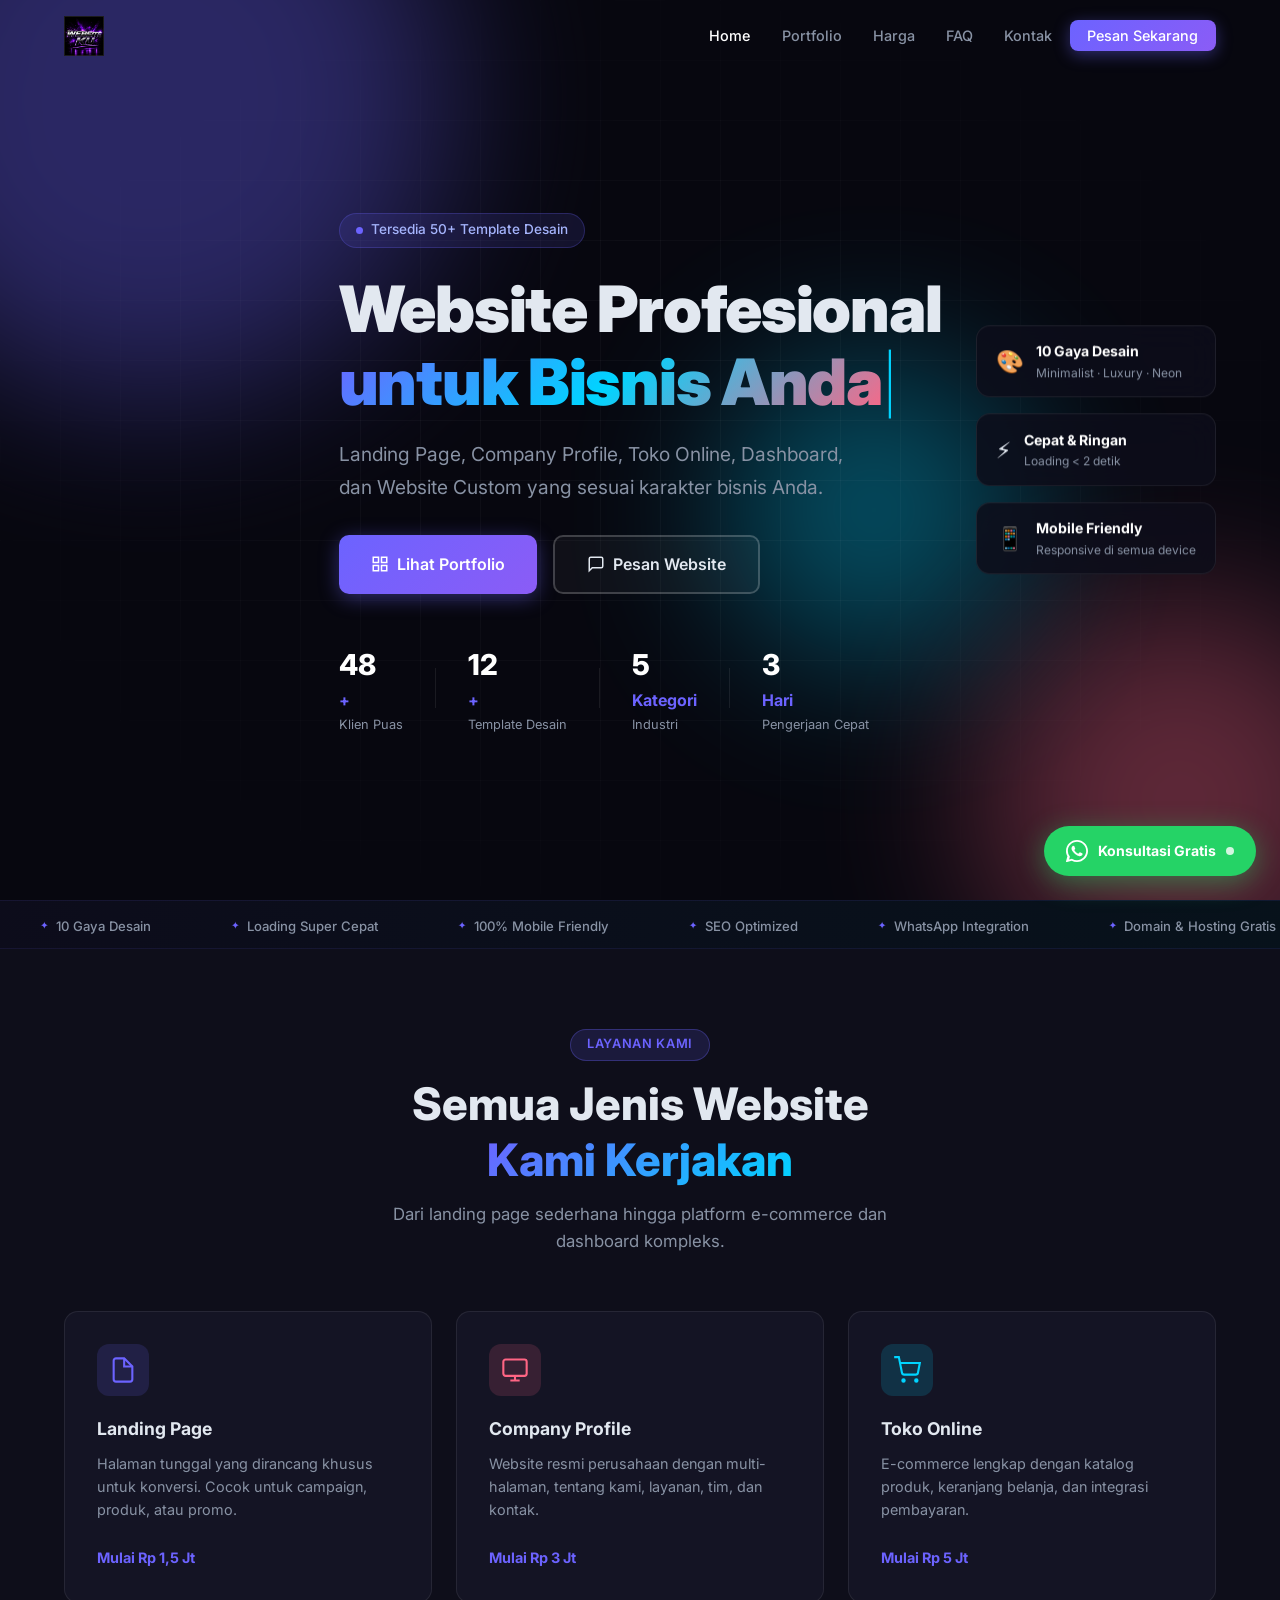
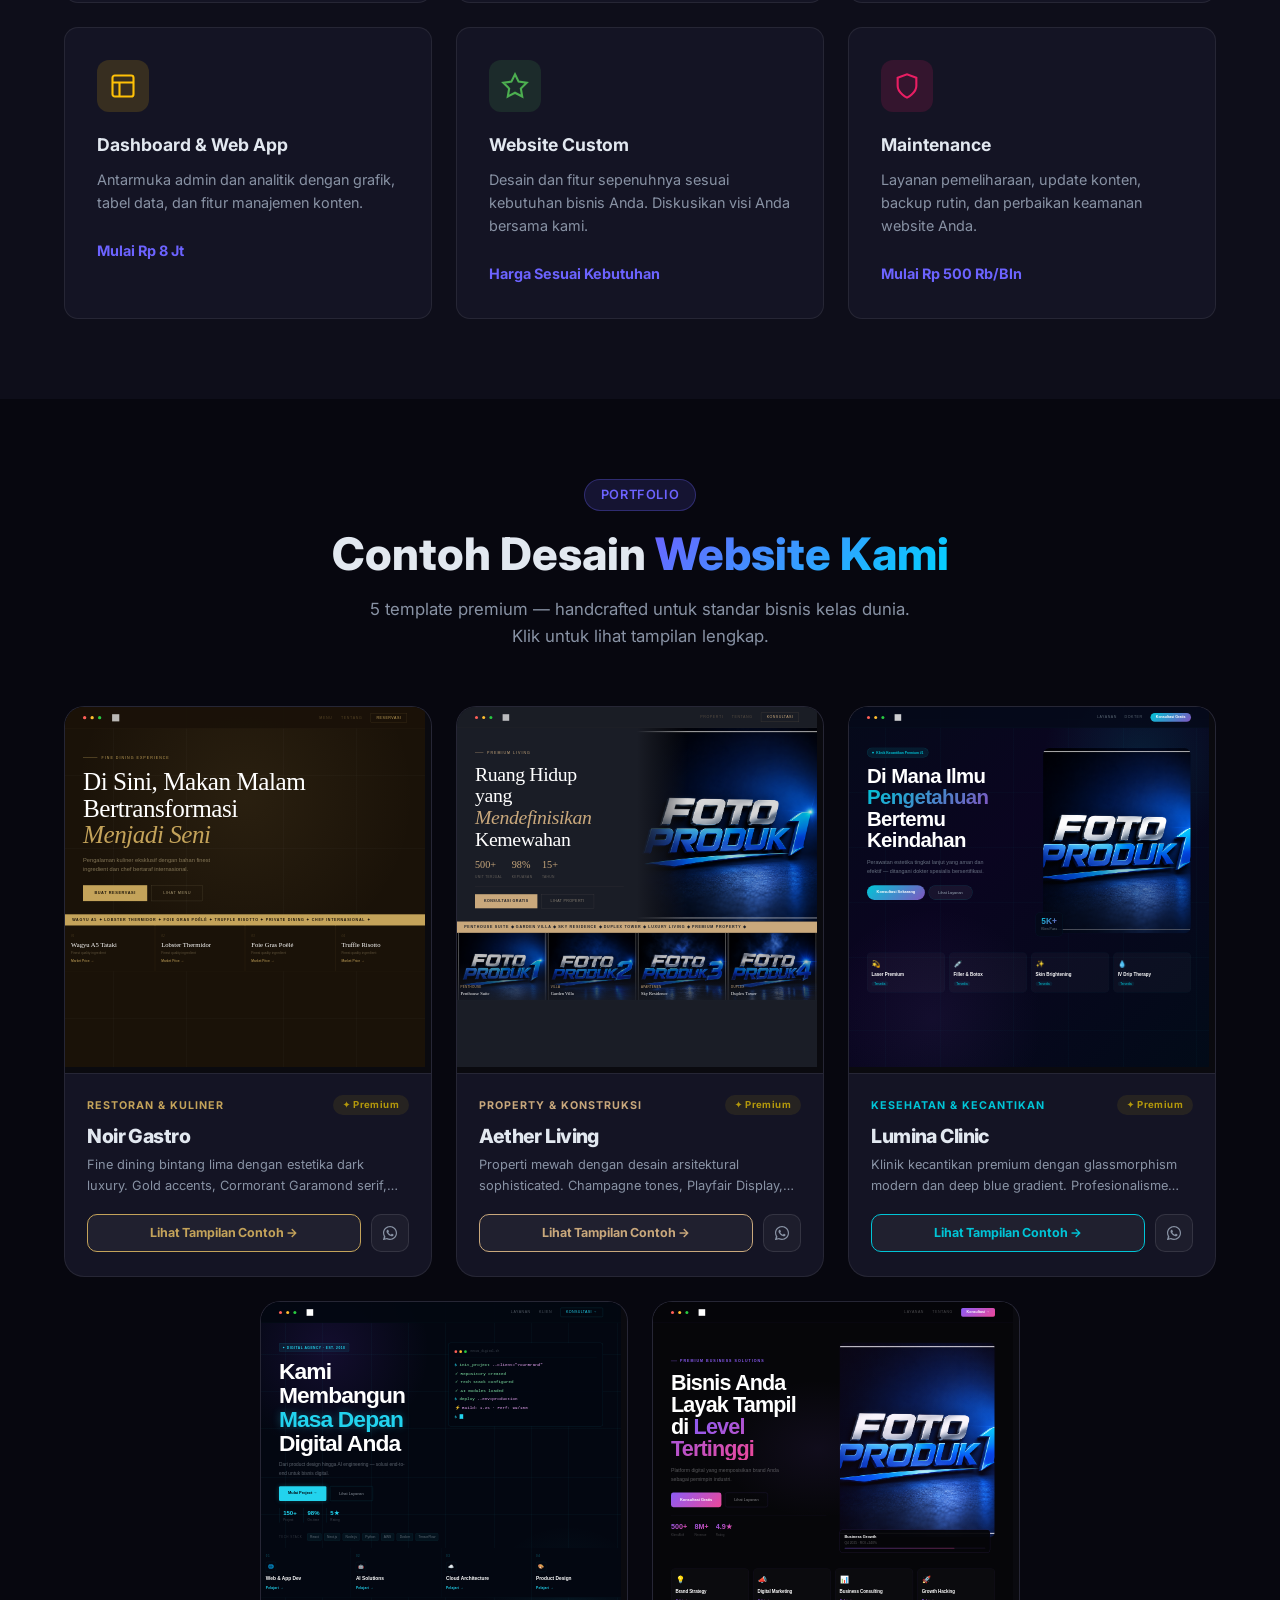
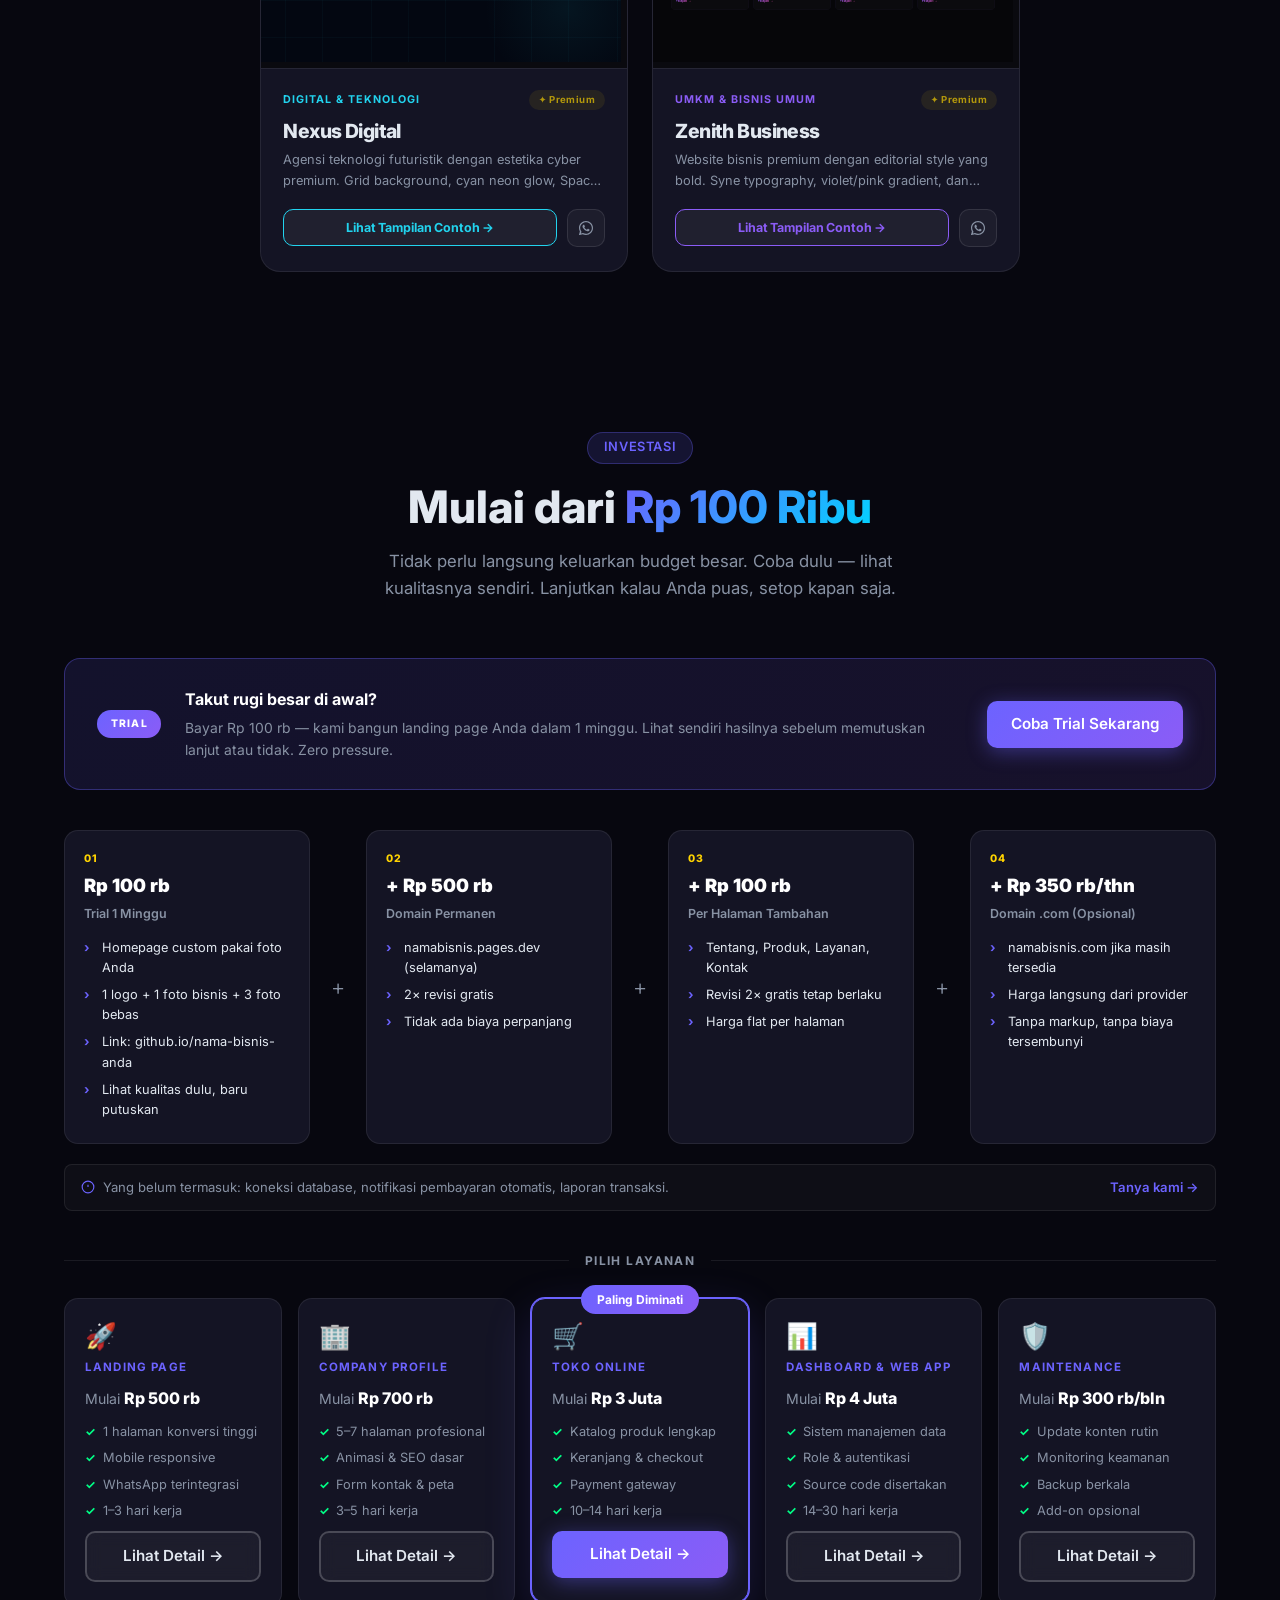
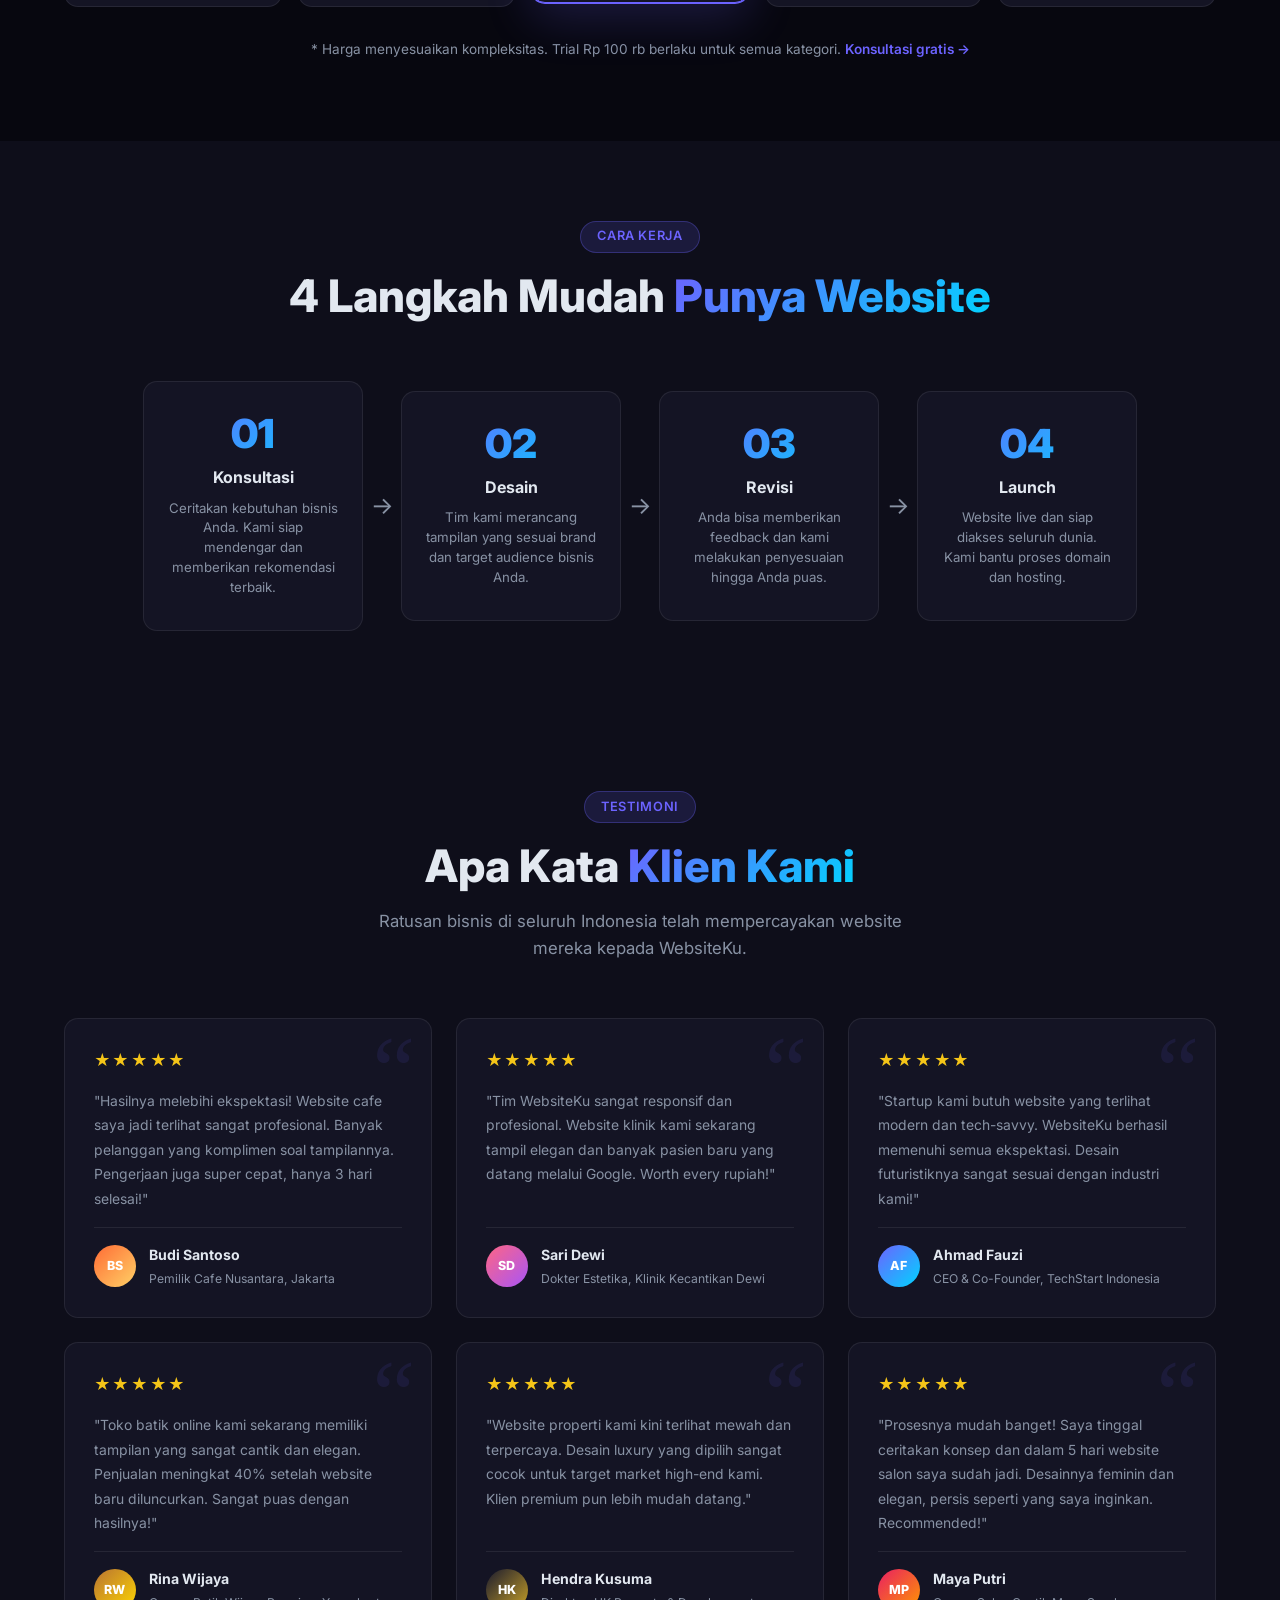
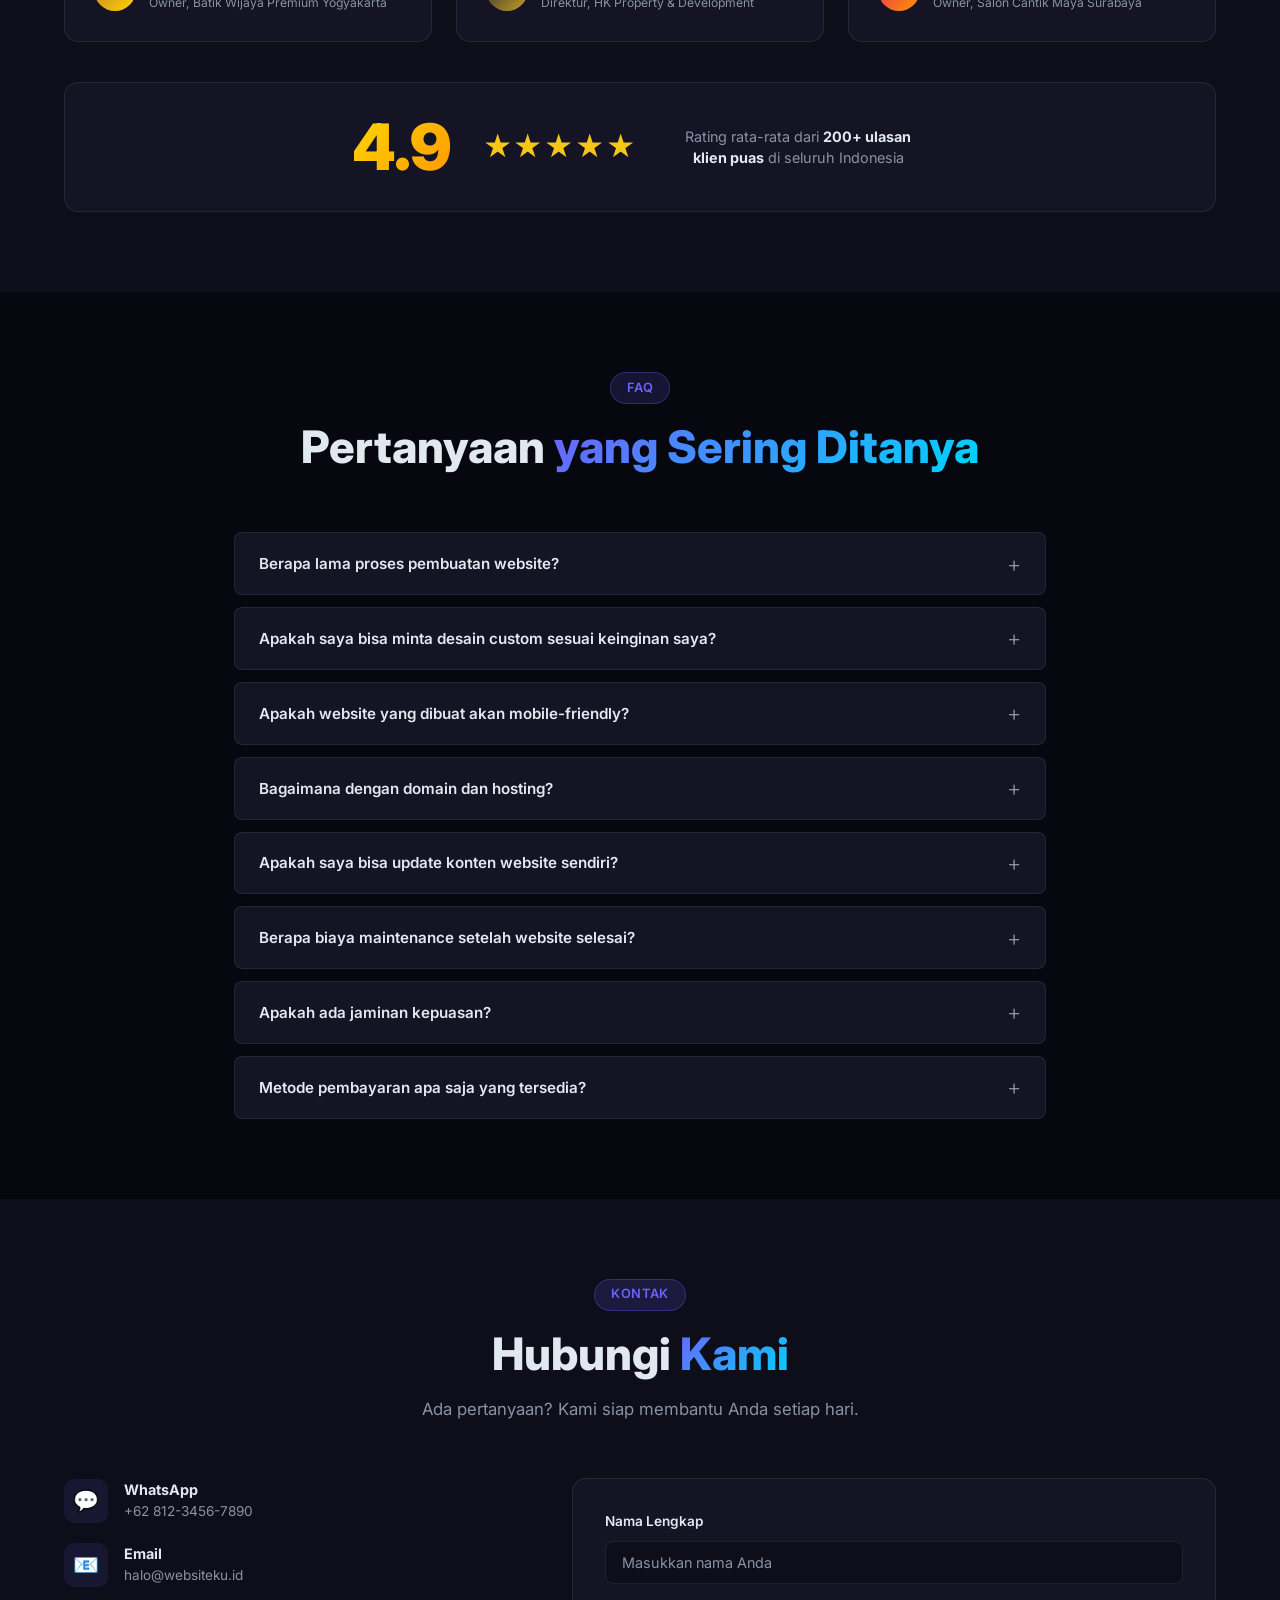
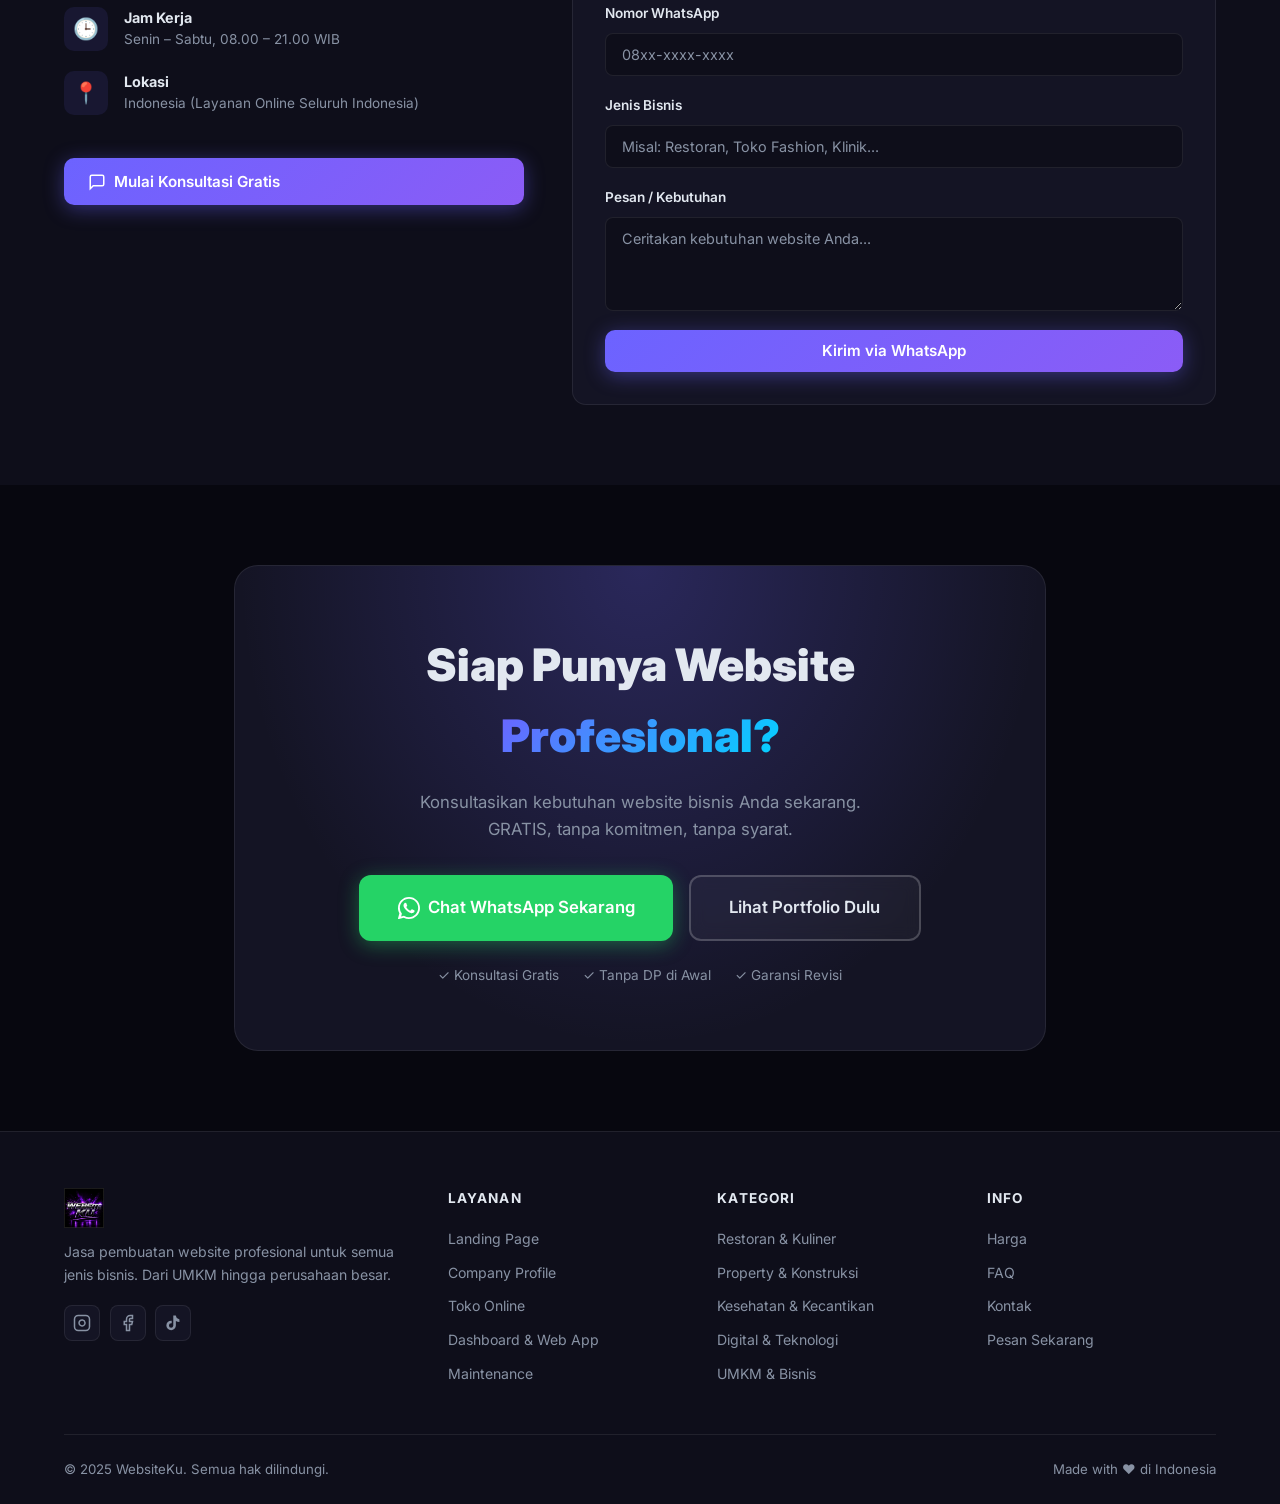
==== commit a603968f: "Redesign portfolio as premium showcase with 1:1 thumbnail cards Replace category-list view with a pr" ====
--- a/index.html
+++ b/index.html
@@ -26,7 +26,6 @@
       <ul class="nav-links" id="navLinks">
         <li><a href="#home"      data-nav="home">Home</a></li>
         <li><a href="#portfolio" data-nav="portfolio">Portfolio</a></li>
-        <li><a href="#kategori"  data-nav="kategori">Kategori</a></li>
         <li><a href="#harga"     data-nav="harga">Harga</a></li>
         <li><a href="#faq"       data-nav="faq">FAQ</a></li>
         <li><a href="#kontak"    data-nav="kontak">Kontak</a></li>
@@ -216,30 +215,10 @@
       <div class="section-header">
         <span class="section-tag">Portfolio</span>
         <h2 class="section-title">Contoh Desain <span class="text-gradient">Website Kami</span></h2>
-        <p class="section-sub">Jelajahi 50+ template berbeda untuk berbagai jenis bisnis dan industri.</p>
-      </div>
-
-      <!-- Search & Filter -->
-      <div class="portfolio-controls">
-        <div class="search-box">
-          <svg width="18" height="18" viewBox="0 0 24 24" fill="none" stroke="currentColor" stroke-width="2"><circle cx="11" cy="11" r="8"/><line x1="21" y1="21" x2="16.65" y2="16.65"/></svg>
-          <input type="text" id="searchInput" placeholder="Cari template (cafe, property, gym...)" />
-          <button id="clearSearch" class="clear-btn" style="display:none">
-            <svg width="16" height="16" viewBox="0 0 24 24" fill="none" stroke="currentColor" stroke-width="2"><line x1="18" y1="6" x2="6" y2="18"/><line x1="6" y1="6" x2="18" y2="18"/></svg>
-          </button>
-        </div>
-        <div class="filter-tabs" id="filterTabs">
-          <button class="filter-tab active" data-cat="all">Semua</button>
-          <button class="filter-tab" data-cat="1">Restoran &amp; Kuliner</button>
-          <button class="filter-tab" data-cat="2">Property &amp; Konstruksi</button>
-          <button class="filter-tab" data-cat="3">Kesehatan &amp; Kecantikan</button>
-          <button class="filter-tab" data-cat="4">Digital &amp; Teknologi</button>
-          <button class="filter-tab" data-cat="5">UMKM &amp; Bisnis Umum</button>
-        </div>
-      </div>
-
-      <!-- Portfolio Grid -->
-      <div class="portfolio-grid" id="portfolioGrid">
+        <p class="section-sub">5 template premium — handcrafted untuk standar bisnis kelas dunia. Klik untuk lihat tampilan lengkap.</p>
+      </div>
+
+      <div class="showcase-grid" id="portfolioGrid">
         <!-- generated by JS -->
       </div>
 
@@ -247,64 +226,6 @@
         <div class="empty-icon">🔍</div>
         <h3>Template Tidak Ditemukan</h3>
         <p>Coba kata kunci lain atau pilih kategori berbeda.</p>
-      </div>
-    </div>
-  </section>
-
-  <!-- KATEGORI -->
-  <section class="section kategori-section" id="kategori">
-    <div class="container">
-      <div class="section-header">
-        <span class="section-tag">Kategori</span>
-        <h2 class="section-title">5 Kategori <span class="text-gradient">Bisnis</span></h2>
-        <p class="section-sub">Pilih kategori yang sesuai dengan jenis bisnis Anda.</p>
-      </div>
-      <div class="kategori-grid">
-        <div class="kat-card" data-cat="1">
-          <div class="kat-icon">🍽️</div>
-          <div class="kat-body">
-            <h3>Restoran &amp; Kuliner</h3>
-            <p>Cafe, Coffee House, Fine Dining, Food Delivery &amp; lebih</p>
-            <span class="kat-count">10 Template</span>
-          </div>
-          <div class="kat-arrow">→</div>
-        </div>
-        <div class="kat-card" data-cat="2">
-          <div class="kat-icon">🏠</div>
-          <div class="kat-body">
-            <h3>Property &amp; Konstruksi</h3>
-            <p>Real Estate, Villa, Interior, Arsitek &amp; lebih</p>
-            <span class="kat-count">10 Template</span>
-          </div>
-          <div class="kat-arrow">→</div>
-        </div>
-        <div class="kat-card" data-cat="3">
-          <div class="kat-icon">💊</div>
-          <div class="kat-body">
-            <h3>Kesehatan &amp; Kecantikan</h3>
-            <p>Klinik, Dental, Spa, Gym, Skincare &amp; lebih</p>
-            <span class="kat-count">10 Template</span>
-          </div>
-          <div class="kat-arrow">→</div>
-        </div>
-        <div class="kat-card" data-cat="4">
-          <div class="kat-icon">💻</div>
-          <div class="kat-body">
-            <h3>Digital &amp; Teknologi</h3>
-            <p>Agency, Startup, SaaS, AI, Fintech &amp; lebih</p>
-            <span class="kat-count">10 Template</span>
-          </div>
-          <div class="kat-arrow">→</div>
-        </div>
-        <div class="kat-card" data-cat="5">
-          <div class="kat-icon">🛍️</div>
-          <div class="kat-body">
-            <h3>UMKM &amp; Bisnis Umum</h3>
-            <p>Laundry, Travel, Fashion, Wedding, Kursus &amp; lebih</p>
-            <span class="kat-count">10 Template</span>
-          </div>
-          <div class="kat-arrow">→</div>
-        </div>
       </div>
     </div>
   </section>
@@ -814,6 +735,10 @@
       </div>
       <div class="preview-bar-center" id="previewTitle">Template</div>
       <div class="preview-bar-right">
+        <button class="preview-btn" id="previewNewTab" title="Buka preview di tab baru">
+          <svg width="14" height="14" viewBox="0 0 24 24" fill="none" stroke="currentColor" stroke-width="2"><path d="M18 13v6a2 2 0 01-2 2H5a2 2 0 01-2-2V8a2 2 0 012-2h6"/><polyline points="15 3 21 3 21 9"/><line x1="10" y1="14" x2="21" y2="3"/></svg>
+          Buka Penuh
+        </button>
         <button class="preview-btn" id="previewOrder" title="Pesan template ini">
           <svg width="16" height="16" viewBox="0 0 24 24" fill="currentColor"><path d="M17.472 14.382c-.297-.149-1.758-.867-2.03-.967-.273-.099-.471-.148-.67.15-.197.297-.767.966-.94 1.164-.173.199-.347.223-.644.075-.297-.15-1.255-.463-2.39-1.475-.883-.788-1.48-1.761-1.653-2.059-.173-.297-.018-.458.13-.606.134-.133.298-.347.446-.52.149-.174.198-.298.298-.497.099-.198.05-.371-.025-.52-.075-.149-.669-1.612-.916-2.207-.242-.579-.487-.5-.669-.51-.173-.008-.371-.01-.57-.01-.198 0-.52.074-.792.372-.272.297-1.04 1.016-1.04 2.479 0 1.462 1.065 2.875 1.213 3.074.149.198 2.096 3.2 5.077 4.487.709.306 1.262.489 1.694.625.712.227 1.36.195 1.871.118.571-.085 1.758-.719 2.006-1.413.248-.694.248-1.289.173-1.413-.074-.124-.272-.198-.57-.347z"/><path d="M12 0C5.373 0 0 5.373 0 12c0 2.123.555 4.115 1.527 5.843L.057 23.143a.75.75 0 0 0 .9.9l5.3-1.47A11.946 11.946 0 0 0 12 24c6.627 0 12-5.373 12-12S18.627 0 12 0zm0 22a9.956 9.956 0 0 1-5.088-1.396l-.364-.217-3.146.872.839-3.067-.236-.375A9.954 9.954 0 0 1 2 12C2 6.477 6.477 2 12 2s10 4.477 10 10-4.477 10-10 10z"/></svg>
           Pesan Website Seperti Ini
--- a/css/style.css
+++ b/css/style.css
@@ -449,12 +449,7 @@
 /* ============================================================
    PORTFOLIO
    ============================================================ */
-.portfolio-controls {
-  margin-bottom: 2rem;
-  display: flex;
-  flex-direction: column;
-  gap: 1.2rem;
-}
+.portfolio-controls { display: none !important; }
 
 .search-box {
   position: relative;
@@ -524,10 +519,204 @@
   box-shadow: 0 4px 16px rgba(108,99,255,.35);
 }
 
-.portfolio-grid {
+/* Legacy portfolio-grid kept for fallback */
+.portfolio-grid { display: grid; gap: 1.5rem; }
+
+/* ============================================================
+   SHOWCASE GRID — 5 Premium Templates
+   ============================================================ */
+.showcase-grid {
   display: grid;
-  grid-template-columns: repeat(auto-fill, minmax(300px, 1fr));
+  grid-template-columns: repeat(6, 1fr);
   gap: 1.5rem;
+}
+
+.sc-card {
+  grid-column: span 2;
+  background: var(--c-card);
+  border: 1px solid var(--c-border);
+  border-radius: 20px;
+  overflow: hidden;
+  cursor: pointer;
+  transition: transform .45s cubic-bezier(.22,1,.36,1), box-shadow .45s ease, border-color .35s;
+  position: relative;
+  animation: fadeInUp .5s ease both;
+}
+.sc-card:nth-child(4) { grid-column: 2 / span 2; }
+.sc-card:nth-child(5) { grid-column: 4 / span 2; }
+
+.sc-card::before {
+  content: '';
+  position: absolute;
+  top: 0; left: 0; right: 0;
+  height: 2px;
+  background: var(--sc-accent, transparent);
+  z-index: 3;
+  opacity: 0;
+  transition: opacity .3s;
+}
+.sc-card:hover {
+  transform: translateY(-8px);
+  box-shadow: 0 32px 80px rgba(0,0,0,.65);
+  border-color: var(--sc-accent, rgba(255,255,255,.25));
+}
+.sc-card:hover::before { opacity: 1; }
+
+/* — thumbnail — */
+.sc-thumb {
+  position: relative;
+  width: 100%;
+  padding-top: 100%;
+  overflow: hidden;
+  background: #0A0A0F;
+}
+.sc-thumb-inner {
+  position: absolute;
+  inset: 0;
+  overflow: hidden;
+}
+.sc-mock {
+  width: 1200px;
+  height: 1200px;
+  transform: scale(0.3);
+  transform-origin: top left;
+  pointer-events: none;
+  user-select: none;
+  overflow: hidden;
+}
+
+/* hover overlay */
+.sc-hover-layer {
+  position: absolute;
+  inset: 0;
+  background: rgba(0,0,0,.48);
+  backdrop-filter: blur(4px);
+  -webkit-backdrop-filter: blur(4px);
+  display: flex;
+  align-items: center;
+  justify-content: center;
+  opacity: 0;
+  transition: opacity .35s;
+  z-index: 2;
+}
+.sc-card:hover .sc-hover-layer { opacity: 1; }
+
+.sc-hover-btn {
+  padding: .78rem 2rem;
+  background: #fff;
+  color: #0D0D10;
+  border: none;
+  border-radius: 50px;
+  font-size: .85rem;
+  font-weight: 700;
+  display: flex;
+  align-items: center;
+  gap: .5rem;
+  cursor: pointer;
+  transform: translateY(14px) scale(.95);
+  transition: transform .38s cubic-bezier(.22,1,.36,1);
+  font-family: inherit;
+  letter-spacing: -.01em;
+  white-space: nowrap;
+}
+.sc-card:hover .sc-hover-btn { transform: translateY(0) scale(1); }
+
+/* — card body — */
+.sc-body {
+  padding: 1.3rem 1.4rem 1.5rem;
+  border-top: 1px solid var(--c-border);
+}
+.sc-meta {
+  display: flex;
+  align-items: center;
+  justify-content: space-between;
+  margin-bottom: .6rem;
+}
+.sc-cat {
+  font-size: .67rem;
+  font-weight: 700;
+  letter-spacing: .09em;
+  text-transform: uppercase;
+}
+.sc-badge {
+  font-size: .6rem;
+  font-weight: 700;
+  padding: .17rem .6rem;
+  border-radius: 100px;
+  background: rgba(255,215,0,.08);
+  color: rgba(255,215,0,.65);
+  letter-spacing: .04em;
+}
+.sc-name {
+  font-size: 1.22rem;
+  font-weight: 800;
+  color: var(--c-text);
+  letter-spacing: -.03em;
+  margin: 0 0 .4rem;
+  line-height: 1.15;
+}
+.sc-desc {
+  font-size: .8rem;
+  color: var(--c-muted);
+  line-height: 1.65;
+  margin-bottom: 1.1rem;
+  display: -webkit-box;
+  -webkit-line-clamp: 2;
+  -webkit-box-orient: vertical;
+  overflow: hidden;
+}
+.sc-actions {
+  display: flex;
+  gap: .6rem;
+  align-items: center;
+}
+.sc-btn-preview {
+  flex: 1;
+  padding: .65rem .9rem;
+  background: rgba(255,255,255,.05);
+  border: 1px solid var(--sc-accent, rgba(255,255,255,.1));
+  border-radius: 10px;
+  color: var(--sc-accent, var(--c-text));
+  font-size: .78rem;
+  font-weight: 700;
+  cursor: pointer;
+  transition: background .3s, transform .2s;
+  font-family: inherit;
+  text-align: center;
+  letter-spacing: -.01em;
+}
+.sc-btn-preview:hover {
+  background: rgba(255,255,255,.09);
+  transform: translateX(3px);
+}
+.sc-btn-order {
+  width: 38px;
+  height: 38px;
+  background: rgba(255,255,255,.04);
+  border: 1px solid rgba(255,255,255,.1);
+  border-radius: 10px;
+  display: flex;
+  align-items: center;
+  justify-content: center;
+  cursor: pointer;
+  color: var(--c-muted);
+  transition: all .3s;
+  flex-shrink: 0;
+}
+.sc-btn-order:hover {
+  background: rgba(37,211,102,.12);
+  border-color: rgba(37,211,102,.3);
+  color: #25D366;
+}
+
+@media (max-width: 1024px) {
+  .showcase-grid { grid-template-columns: repeat(4, 1fr); }
+  .sc-card { grid-column: span 2; }
+  .sc-card:nth-child(4), .sc-card:nth-child(5) { grid-column: span 2; }
+}
+@media (max-width: 640px) {
+  .showcase-grid { grid-template-columns: 1fr; gap: 1.2rem; }
+  .sc-card, .sc-card:nth-child(4), .sc-card:nth-child(5) { grid-column: span 1; }
 }
 
 /* Portfolio Card */
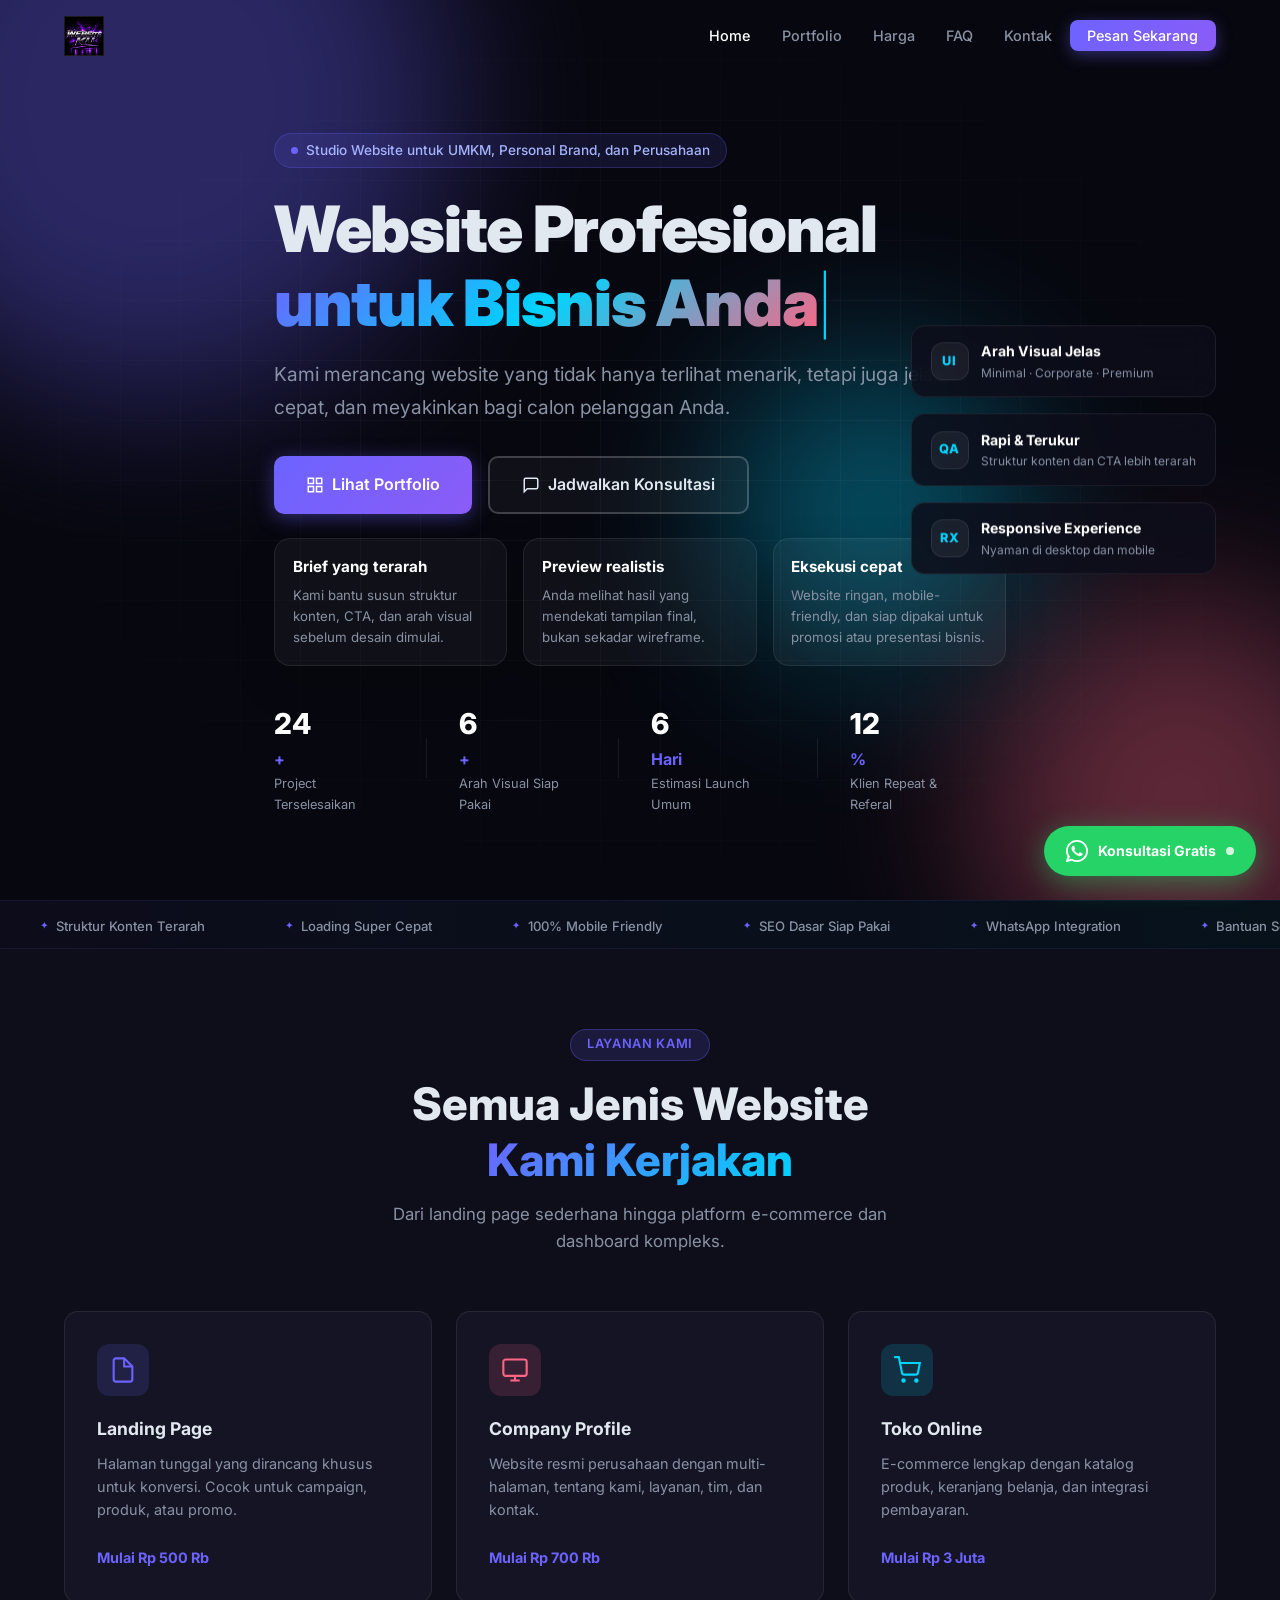
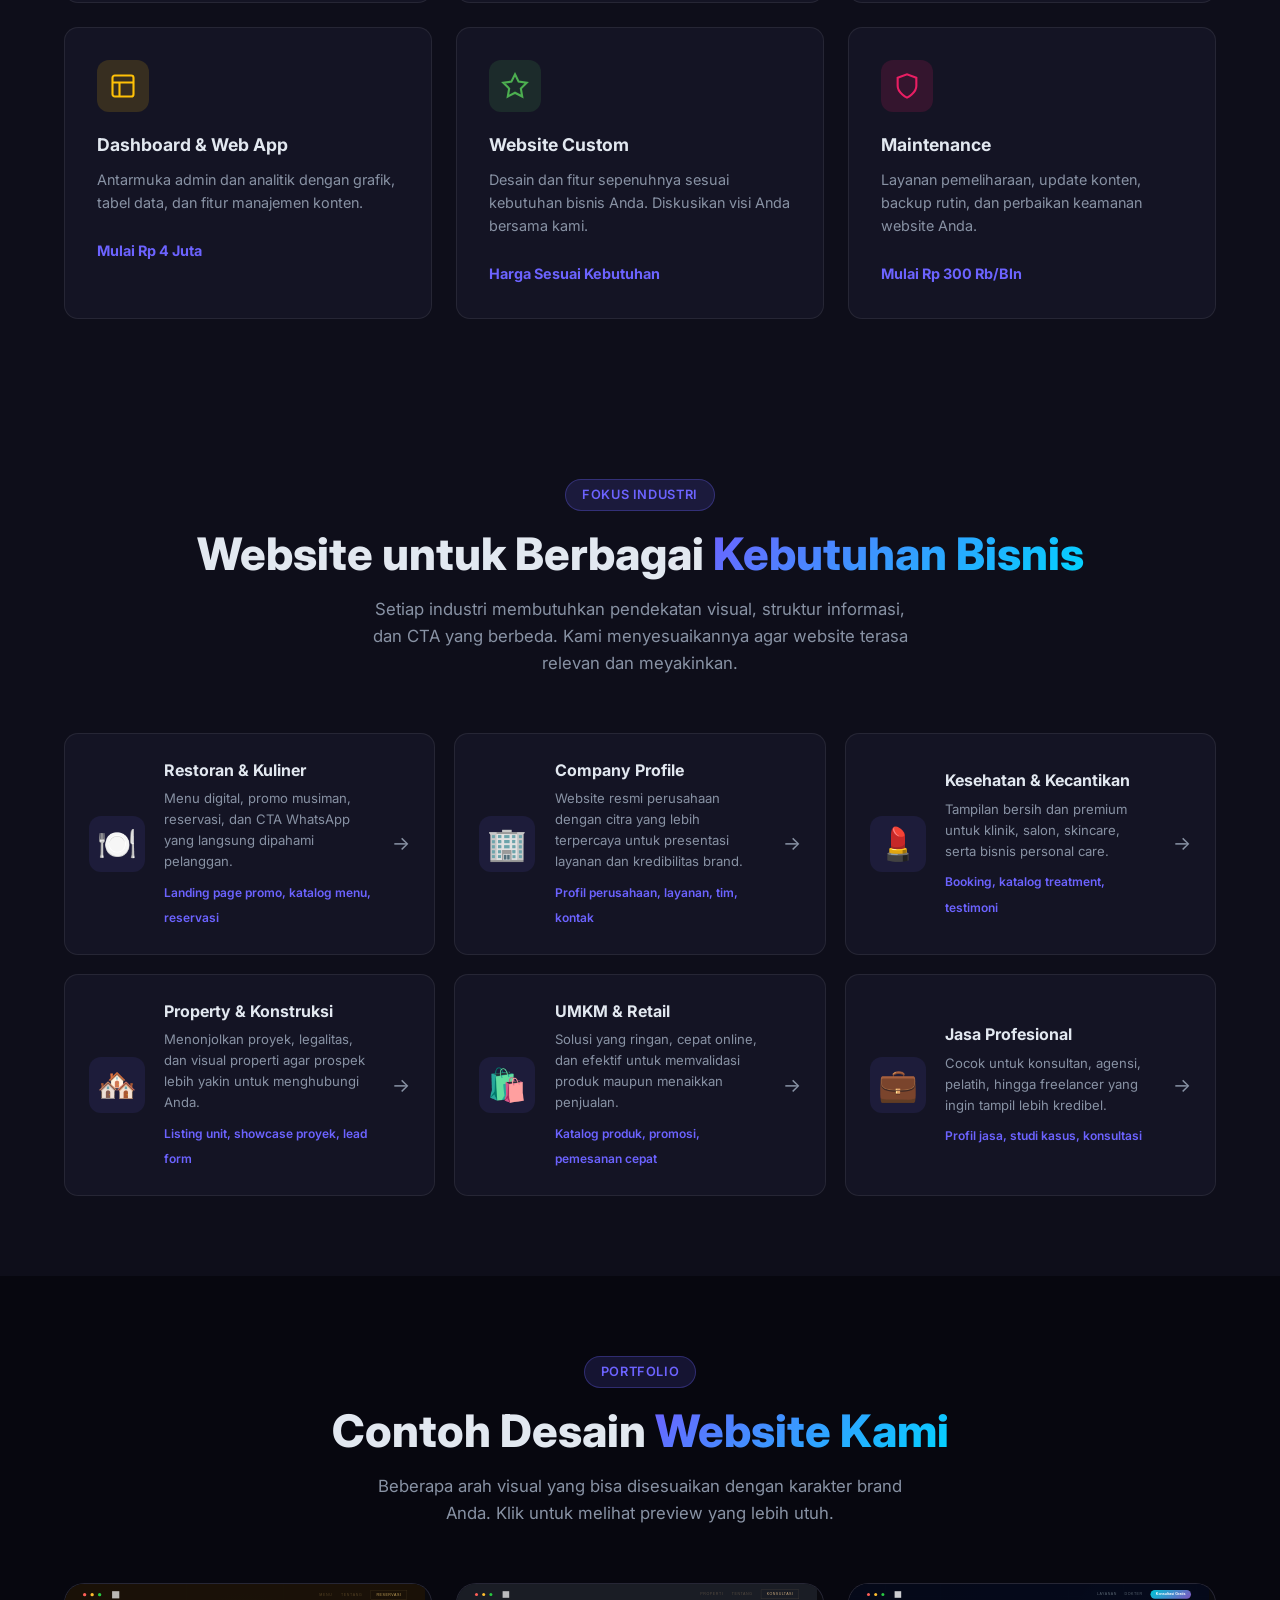
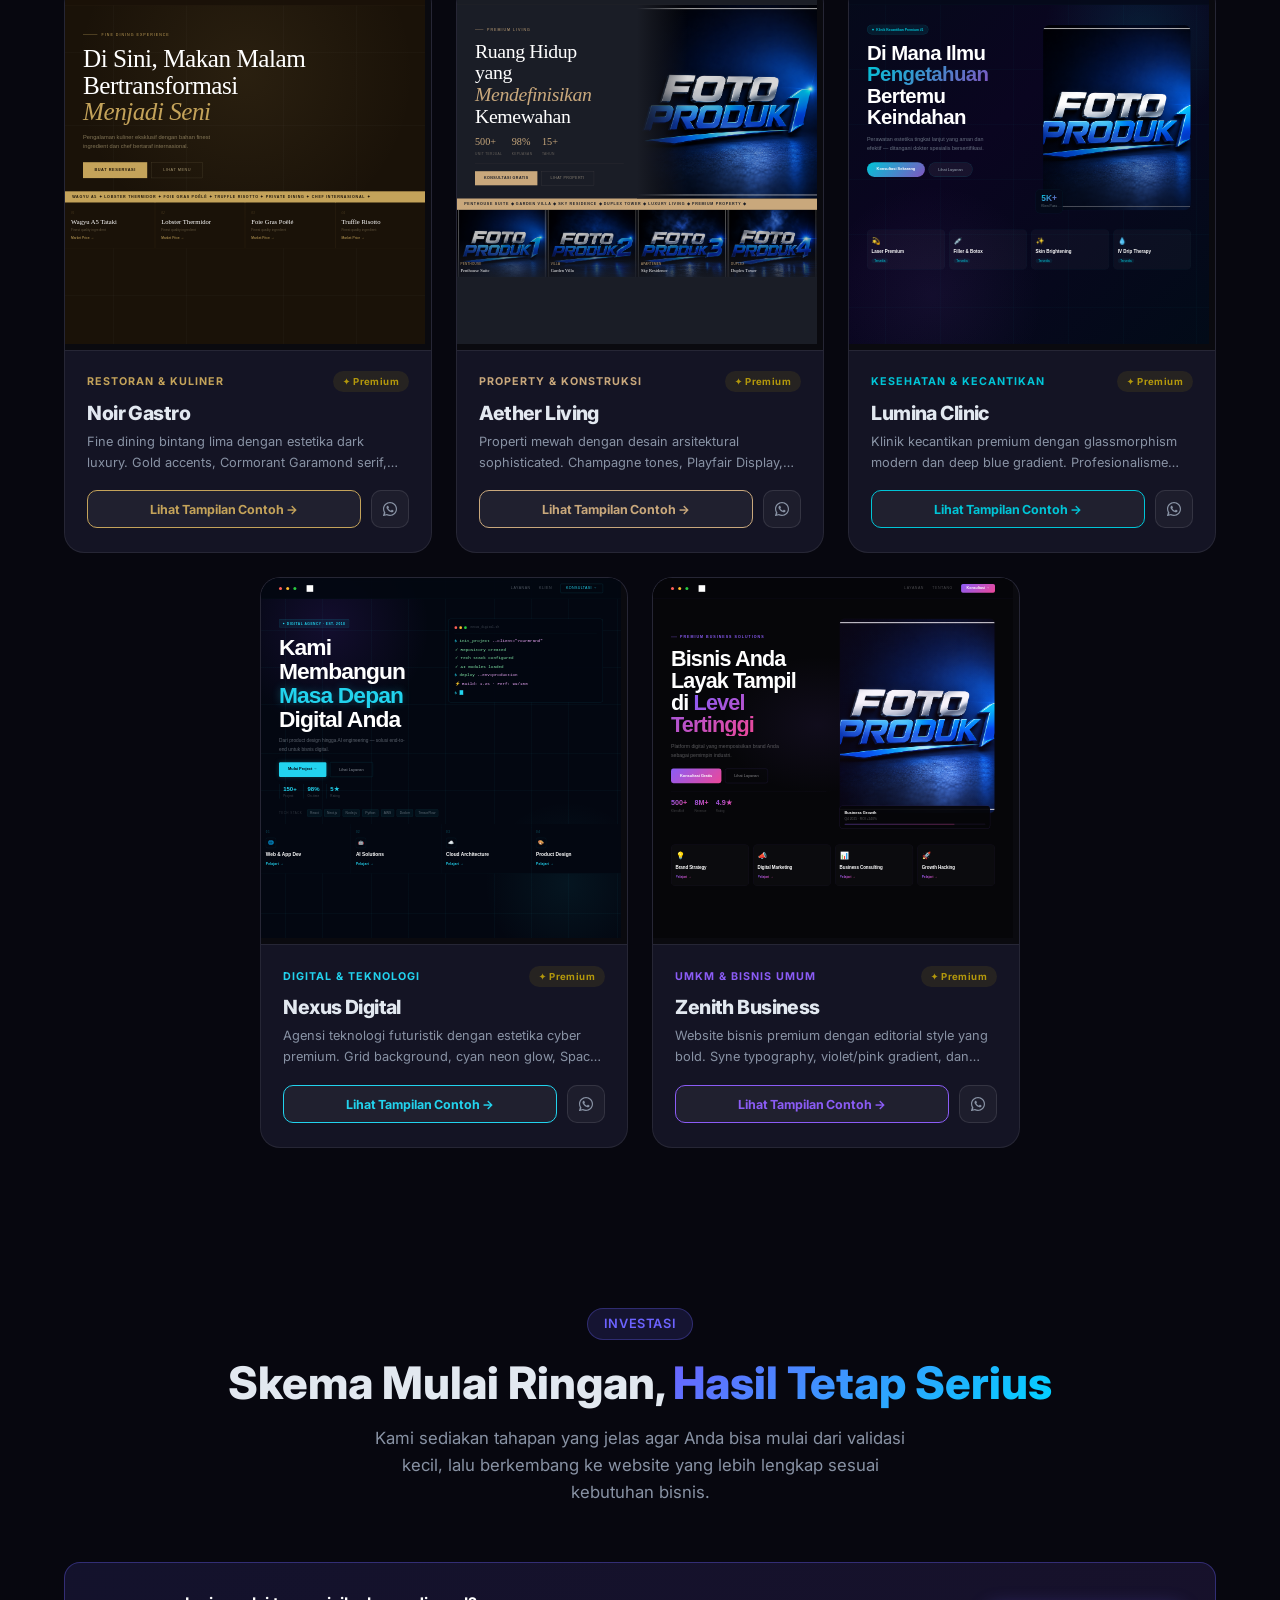
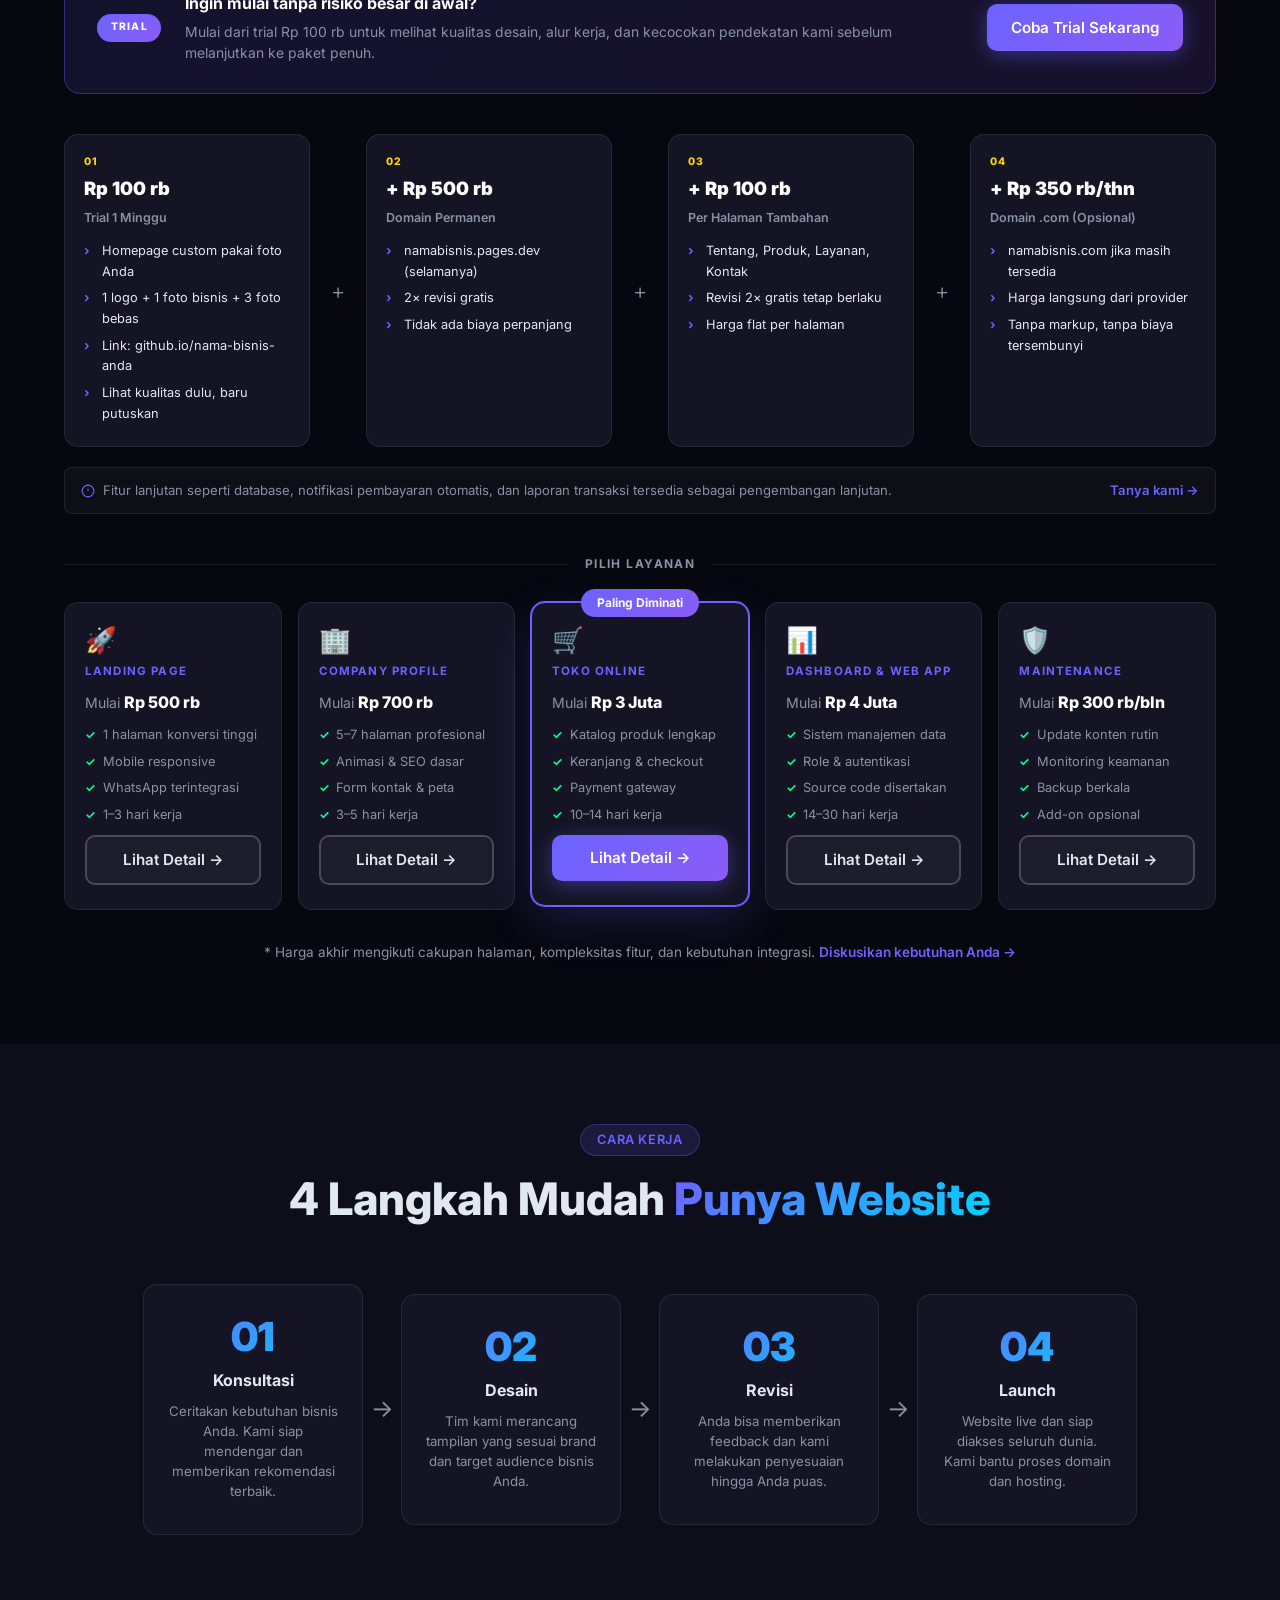
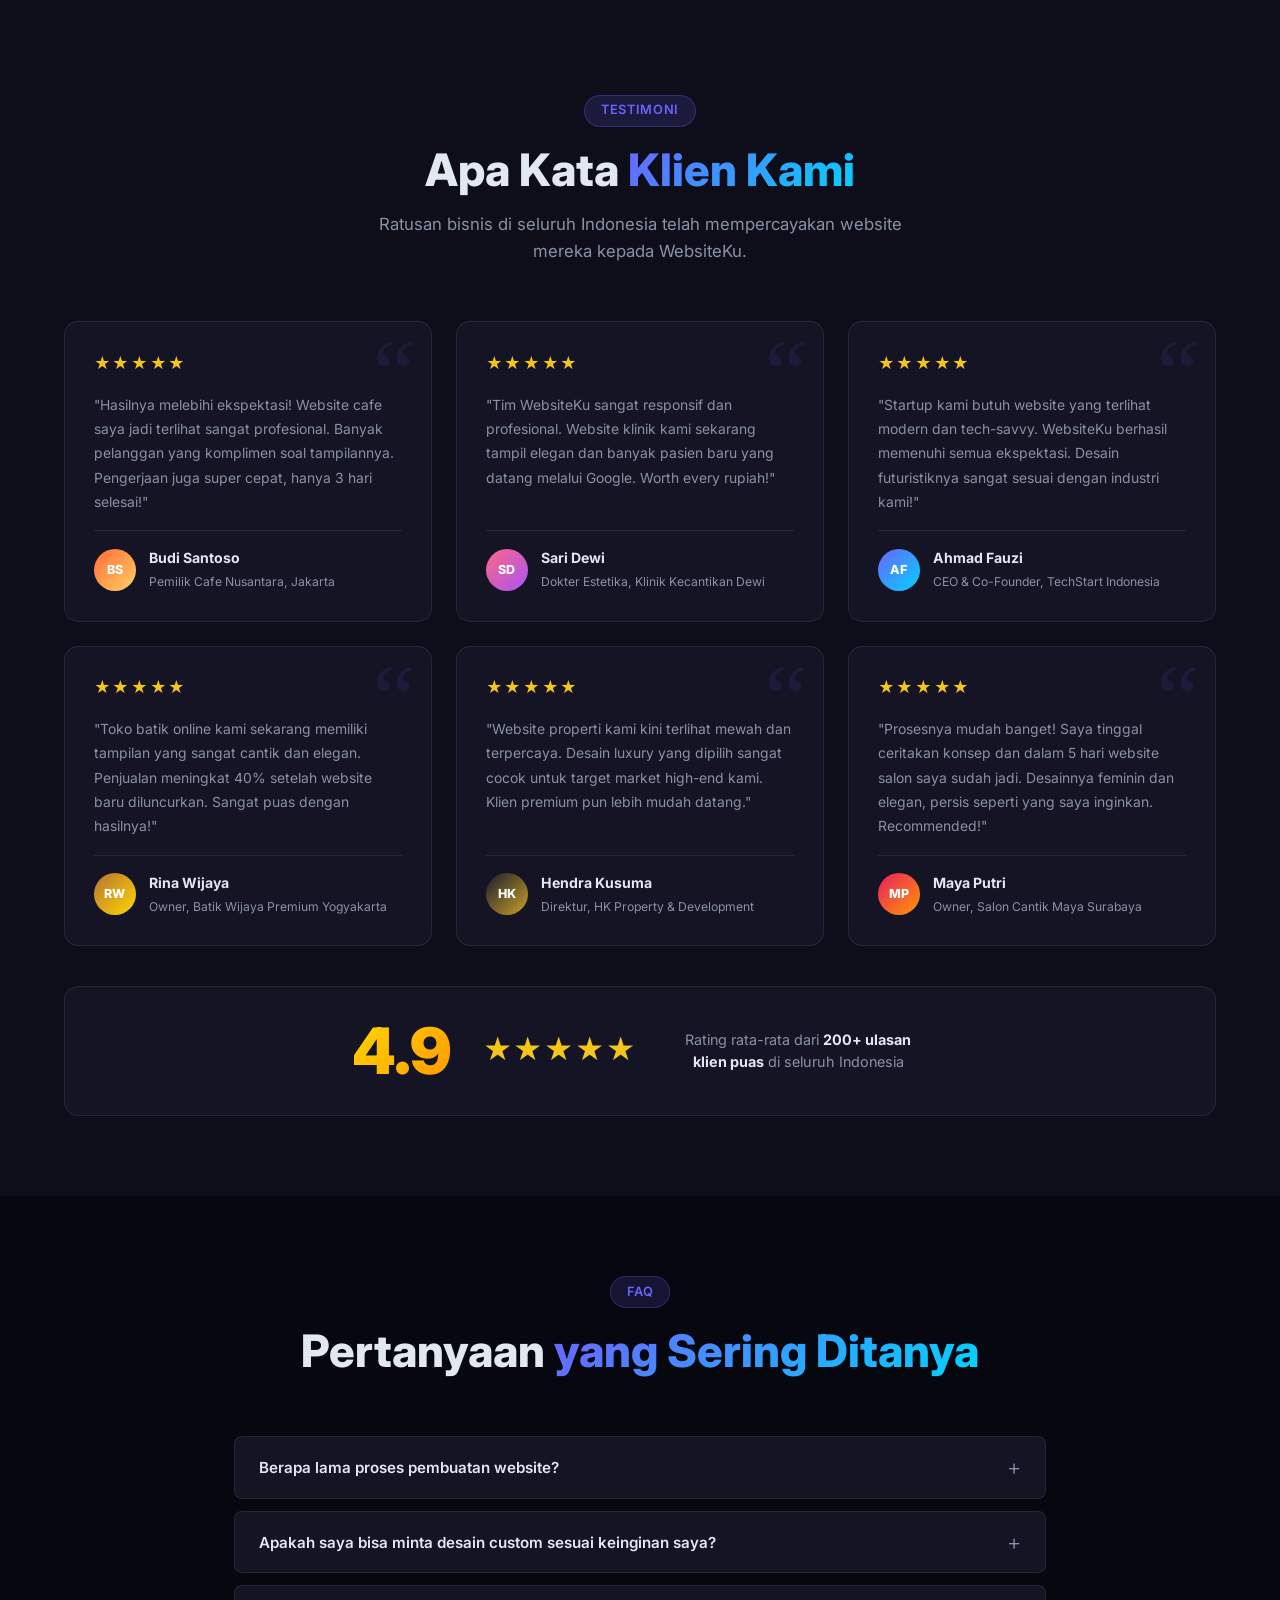
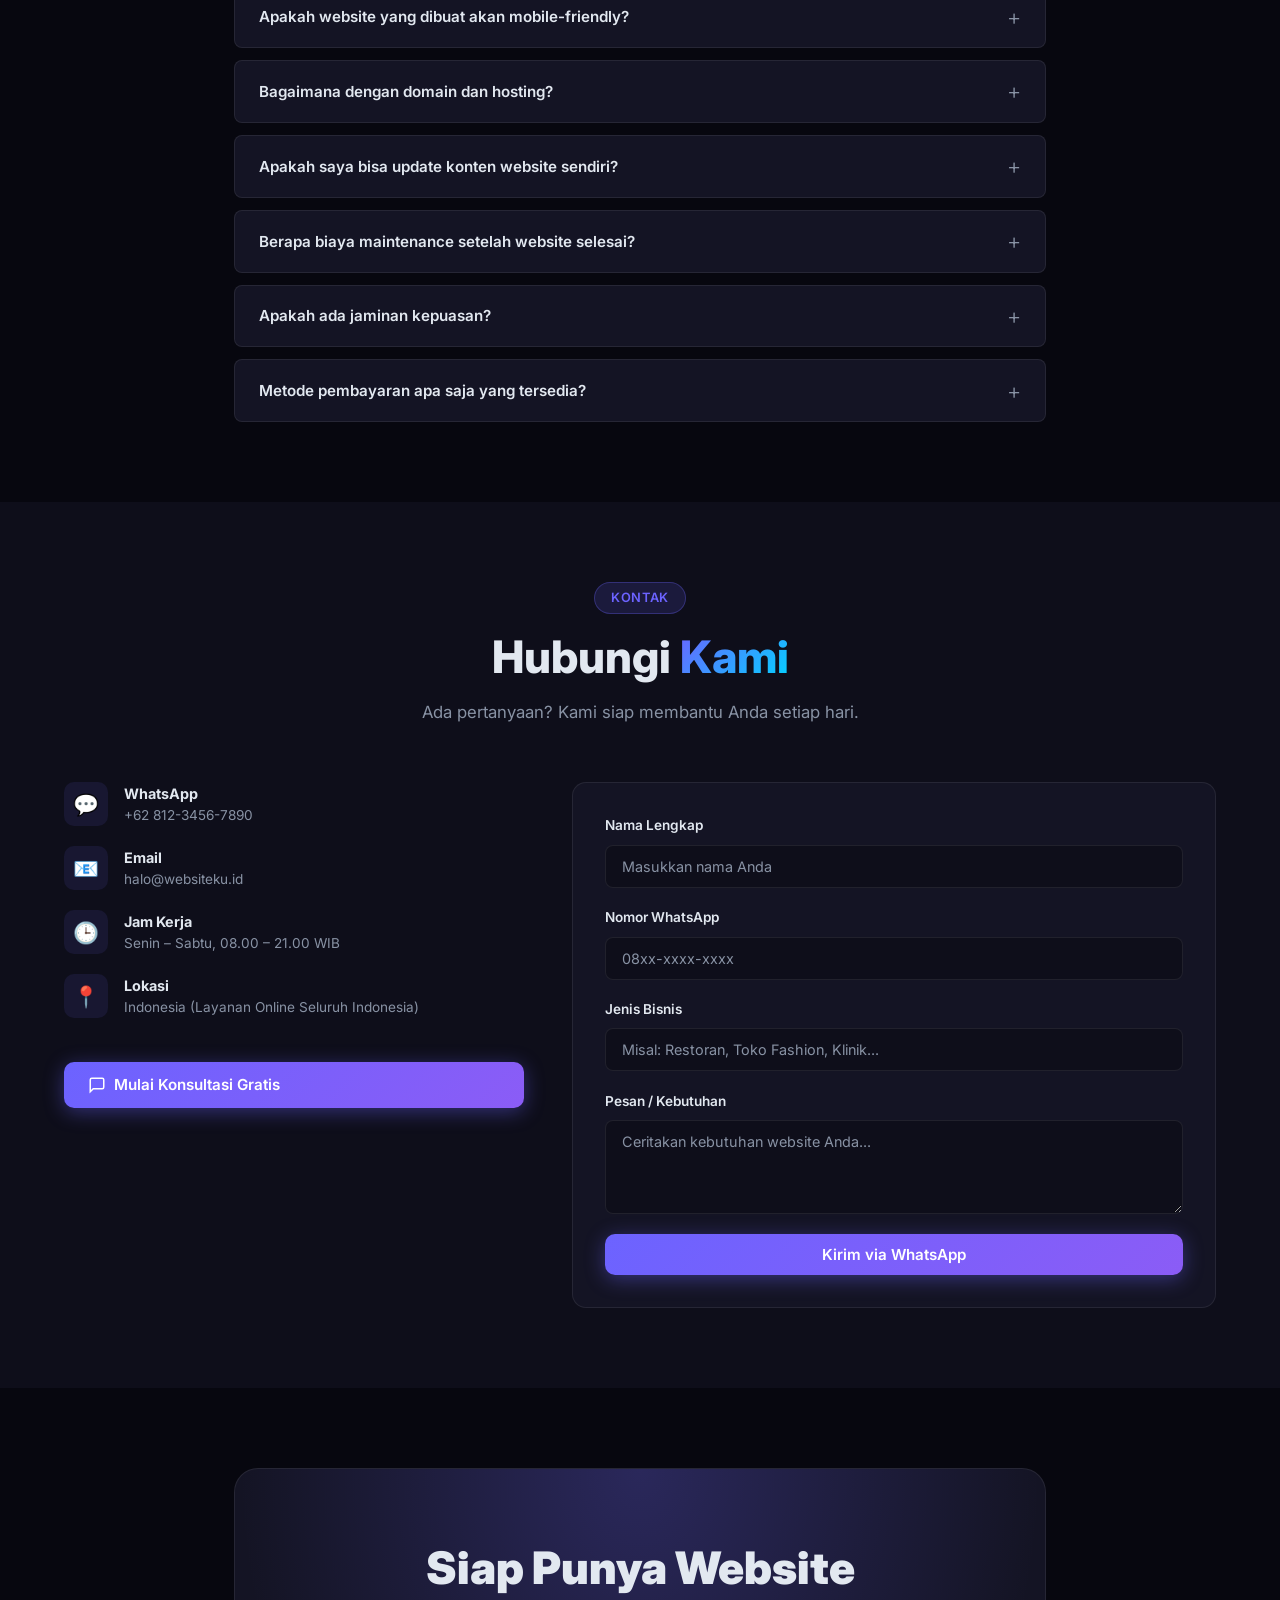
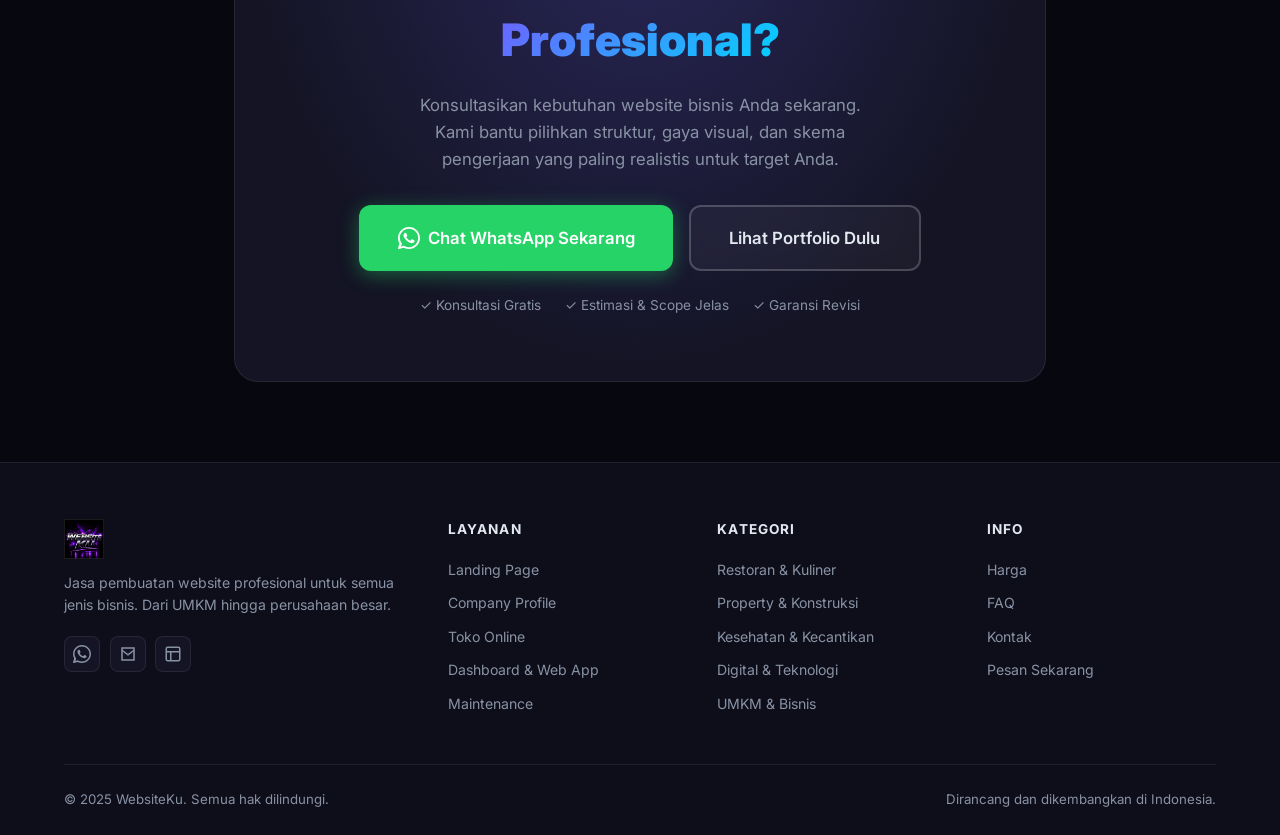
==== commit b2e5df68: "feat: Tingkatkan Daya Tarik & Profesionalisme Co-authored-by: traeagent <traeagent@users.noreply.git" ====
--- a/index.html
+++ b/index.html
@@ -48,15 +48,15 @@
     <div class="hero-inner container">
       <div class="hero-badge">
         <span class="badge-dot"></span>
-        <span>Tersedia 50+ Template Desain</span>
+        <span>Studio Website untuk UMKM, Personal Brand, dan Perusahaan</span>
       </div>
       <h1 class="hero-title">
         Website Profesional<br />
         <span class="hero-gradient">untuk <span id="heroTyped">Bisnis Anda</span></span><span class="hero-cursor" aria-hidden="true">|</span>
       </h1>
       <p class="hero-sub">
-        Landing Page, Company Profile, Toko Online, Dashboard,<br class="br-hide" />
-        dan Website Custom yang sesuai karakter bisnis Anda.
+        Kami merancang website yang tidak hanya terlihat menarik, tetapi juga jelas,
+        cepat, dan meyakinkan bagi calon pelanggan Anda.
       </p>
       <div class="hero-cta">
         <a href="#portfolio" class="btn btn-primary btn-lg">
@@ -65,52 +65,66 @@
         </a>
         <a href="#pesan" class="btn btn-outline btn-lg">
           <svg width="18" height="18" viewBox="0 0 24 24" fill="none" stroke="currentColor" stroke-width="2"><path d="M21 15a2 2 0 0 1-2 2H7l-4 4V5a2 2 0 0 1 2-2h14a2 2 0 0 1 2 2z"/></svg>
-          Pesan Website
+          Jadwalkan Konsultasi
         </a>
+      </div>
+      <div class="hero-proof">
+        <div class="hero-proof-card">
+          <strong>Brief yang terarah</strong>
+          <span>Kami bantu susun struktur konten, CTA, dan arah visual sebelum desain dimulai.</span>
+        </div>
+        <div class="hero-proof-card">
+          <strong>Preview realistis</strong>
+          <span>Anda melihat hasil yang mendekati tampilan final, bukan sekadar wireframe.</span>
+        </div>
+        <div class="hero-proof-card">
+          <strong>Eksekusi cepat</strong>
+          <span>Website ringan, mobile-friendly, dan siap dipakai untuk promosi atau presentasi bisnis.</span>
+        </div>
       </div>
       <div class="hero-stats">
         <div class="stat">
           <span class="stat-num" data-target="200">0</span><span class="stat-suf">+</span>
-          <span class="stat-label">Klien Puas</span>
+          <span class="stat-label">Project Terselesaikan</span>
         </div>
         <div class="stat-divider"></div>
         <div class="stat">
           <span class="stat-num" data-target="50">0</span><span class="stat-suf">+</span>
-          <span class="stat-label">Template Desain</span>
+          <span class="stat-label">Arah Visual Siap Pakai</span>
         </div>
         <div class="stat-divider"></div>
         <div class="stat">
-          <span class="stat-num" data-target="5">0</span><span class="stat-suf"> Kategori</span>
-          <span class="stat-label">Industri</span>
+          <span class="stat-num" data-target="7">0</span><span class="stat-suf"> Hari</span>
+          <span class="stat-label">Estimasi Launch Umum</span>
         </div>
         <div class="stat-divider"></div>
         <div class="stat">
-          <span class="stat-num" data-target="3">0</span><span class="stat-suf"> Hari</span>
-          <span class="stat-label">Pengerjaan Cepat</span>
+          <span class="stat-num" data-target="98">0</span><span class="stat-suf">%</span>
+          <span class="stat-label">Klien Repeat & Referal</span>
         </div>
       </div>
     </div>
     <!-- floating cards -->
     <div class="hero-floats">
       <div class="float-card fc-1">
-        <div class="fc-icon">🎨</div>
+        <div class="fc-icon">UI</div>
         <div class="fc-text">
-          <strong>10 Gaya Desain</strong>
-          <span>Minimalist · Luxury · Neon</span>
+          <strong>Arah Visual Jelas</strong>
+          <span>Minimal · Corporate · Premium</span>
         </div>
       </div>
       <div class="float-card fc-2">
-        <div class="fc-icon">⚡</div>
+        <div class="fc-icon">QA</div>
         <div class="fc-text">
-          <strong>Cepat &amp; Ringan</strong>
-          <span>Loading &lt; 2 detik</span>
+          <strong>Rapi &amp; Terukur</strong>
+          <span>Struktur konten dan CTA lebih terarah</span>
         </div>
       </div>
       <div class="float-card fc-3">
-        <div class="fc-icon">📱</div>
+        <div class="fc-icon">RX</div>
         <div class="fc-text">
-          <strong>Mobile Friendly</strong>
-          <span>Responsive di semua device</span>
+          <strong>Responsive Experience</strong>
+          <span>Nyaman di desktop dan mobile</span>
         </div>
       </div>
     </div>
@@ -119,25 +133,25 @@
   <!-- TICKER -->
   <div class="ticker-wrap">
     <div class="ticker-track">
-      <span class="ticker-item"><span class="ticker-dot">✦</span>10 Gaya Desain</span>
+      <span class="ticker-item"><span class="ticker-dot">✦</span>Struktur Konten Terarah</span>
       <span class="ticker-item"><span class="ticker-dot">✦</span>Loading Super Cepat</span>
       <span class="ticker-item"><span class="ticker-dot">✦</span>100% Mobile Friendly</span>
-      <span class="ticker-item"><span class="ticker-dot">✦</span>SEO Optimized</span>
+      <span class="ticker-item"><span class="ticker-dot">✦</span>SEO Dasar Siap Pakai</span>
       <span class="ticker-item"><span class="ticker-dot">✦</span>WhatsApp Integration</span>
-      <span class="ticker-item"><span class="ticker-dot">✦</span>Domain &amp; Hosting Gratis</span>
-      <span class="ticker-item"><span class="ticker-dot">✦</span>Revisi Gratis</span>
-      <span class="ticker-item"><span class="ticker-dot">✦</span>SSL &amp; Keamanan Terjamin</span>
-      <span class="ticker-item"><span class="ticker-dot">✦</span>Google Analytics</span>
+      <span class="ticker-item"><span class="ticker-dot">✦</span>Bantuan Setup Domain</span>
+      <span class="ticker-item"><span class="ticker-dot">✦</span>Revisi Sesuai Paket</span>
+      <span class="ticker-item"><span class="ticker-dot">✦</span>Keamanan Dasar Website</span>
+      <span class="ticker-item"><span class="ticker-dot">✦</span>Tracking &amp; Analytics Opsional</span>
       <span class="ticker-item"><span class="ticker-dot">✦</span>Support Purna Jual</span>
-      <span class="ticker-item"><span class="ticker-dot">✦</span>10 Gaya Desain</span>
+      <span class="ticker-item"><span class="ticker-dot">✦</span>Struktur Konten Terarah</span>
       <span class="ticker-item"><span class="ticker-dot">✦</span>Loading Super Cepat</span>
       <span class="ticker-item"><span class="ticker-dot">✦</span>100% Mobile Friendly</span>
-      <span class="ticker-item"><span class="ticker-dot">✦</span>SEO Optimized</span>
+      <span class="ticker-item"><span class="ticker-dot">✦</span>SEO Dasar Siap Pakai</span>
       <span class="ticker-item"><span class="ticker-dot">✦</span>WhatsApp Integration</span>
-      <span class="ticker-item"><span class="ticker-dot">✦</span>Domain &amp; Hosting Gratis</span>
-      <span class="ticker-item"><span class="ticker-dot">✦</span>Revisi Gratis</span>
-      <span class="ticker-item"><span class="ticker-dot">✦</span>SSL &amp; Keamanan Terjamin</span>
-      <span class="ticker-item"><span class="ticker-dot">✦</span>Google Analytics</span>
+      <span class="ticker-item"><span class="ticker-dot">✦</span>Bantuan Setup Domain</span>
+      <span class="ticker-item"><span class="ticker-dot">✦</span>Revisi Sesuai Paket</span>
+      <span class="ticker-item"><span class="ticker-dot">✦</span>Keamanan Dasar Website</span>
+      <span class="ticker-item"><span class="ticker-dot">✦</span>Tracking &amp; Analytics Opsional</span>
       <span class="ticker-item"><span class="ticker-dot">✦</span>Support Purna Jual</span>
     </div>
   </div>
@@ -157,7 +171,7 @@
           </div>
           <h3>Landing Page</h3>
           <p>Halaman tunggal yang dirancang khusus untuk konversi. Cocok untuk campaign, produk, atau promo.</p>
-          <span class="sc-price">Mulai Rp 1,5 Jt</span>
+          <span class="sc-price">Mulai Rp 500 Rb</span>
           <span class="sc-detail">Lihat Detail →</span>
         </a>
         <a href="company-profile.html" class="service-card sc-link">
@@ -166,7 +180,7 @@
           </div>
           <h3>Company Profile</h3>
           <p>Website resmi perusahaan dengan multi-halaman, tentang kami, layanan, tim, dan kontak.</p>
-          <span class="sc-price">Mulai Rp 3 Jt</span>
+          <span class="sc-price">Mulai Rp 700 Rb</span>
           <span class="sc-detail">Lihat Detail →</span>
         </a>
         <a href="toko-online.html" class="service-card sc-link">
@@ -175,7 +189,7 @@
           </div>
           <h3>Toko Online</h3>
           <p>E-commerce lengkap dengan katalog produk, keranjang belanja, dan integrasi pembayaran.</p>
-          <span class="sc-price">Mulai Rp 5 Jt</span>
+          <span class="sc-price">Mulai Rp 3 Juta</span>
           <span class="sc-detail">Lihat Detail →</span>
         </a>
         <a href="dashboard.html" class="service-card sc-link">
@@ -184,10 +198,10 @@
           </div>
           <h3>Dashboard & Web App</h3>
           <p>Antarmuka admin dan analitik dengan grafik, tabel data, dan fitur manajemen konten.</p>
-          <span class="sc-price">Mulai Rp 8 Jt</span>
+          <span class="sc-price">Mulai Rp 4 Juta</span>
           <span class="sc-detail">Lihat Detail →</span>
         </a>
-        <a href="dashboard.html" class="service-card sc-link">
+        <a href="#pesan" class="service-card sc-link">
           <div class="sc-icon" style="--c:#4CAF50">
             <svg width="28" height="28" viewBox="0 0 24 24" fill="none" stroke="currentColor" stroke-width="1.8"><polygon points="12 2 15.09 8.26 22 9.27 17 14.14 18.18 21.02 12 17.77 5.82 21.02 7 14.14 2 9.27 8.91 8.26 12 2"/></svg>
           </div>
@@ -202,9 +216,76 @@
           </div>
           <h3>Maintenance</h3>
           <p>Layanan pemeliharaan, update konten, backup rutin, dan perbaikan keamanan website Anda.</p>
-          <span class="sc-price">Mulai Rp 500 Rb/Bln</span>
+          <span class="sc-price">Mulai Rp 300 Rb/Bln</span>
           <span class="sc-detail">Lihat Detail →</span>
         </a>
+      </div>
+    </div>
+  </section>
+
+  <!-- KATEGORI -->
+  <section class="section kategori-section" id="kategori">
+    <div class="container">
+      <div class="section-header">
+        <span class="section-tag">Fokus Industri</span>
+        <h2 class="section-title">Website untuk Berbagai <span class="text-gradient">Kebutuhan Bisnis</span></h2>
+        <p class="section-sub">Setiap industri membutuhkan pendekatan visual, struktur informasi, dan CTA yang berbeda. Kami menyesuaikannya agar website terasa relevan dan meyakinkan.</p>
+      </div>
+      <div class="kategori-grid">
+        <div class="kat-card">
+          <div class="kat-icon">🍽️</div>
+          <div class="kat-body">
+            <h3>Restoran &amp; Kuliner</h3>
+            <p>Menu digital, promo musiman, reservasi, dan CTA WhatsApp yang langsung dipahami pelanggan.</p>
+            <span class="kat-count">Landing page promo, katalog menu, reservasi</span>
+          </div>
+          <span class="kat-arrow">→</span>
+        </div>
+        <div class="kat-card">
+          <div class="kat-icon">🏢</div>
+          <div class="kat-body">
+            <h3>Company Profile</h3>
+            <p>Website resmi perusahaan dengan citra yang lebih terpercaya untuk presentasi layanan dan kredibilitas brand.</p>
+            <span class="kat-count">Profil perusahaan, layanan, tim, kontak</span>
+          </div>
+          <span class="kat-arrow">→</span>
+        </div>
+        <div class="kat-card">
+          <div class="kat-icon">💄</div>
+          <div class="kat-body">
+            <h3>Kesehatan &amp; Kecantikan</h3>
+            <p>Tampilan bersih dan premium untuk klinik, salon, skincare, serta bisnis personal care.</p>
+            <span class="kat-count">Booking, katalog treatment, testimoni</span>
+          </div>
+          <span class="kat-arrow">→</span>
+        </div>
+        <div class="kat-card">
+          <div class="kat-icon">🏘️</div>
+          <div class="kat-body">
+            <h3>Property &amp; Konstruksi</h3>
+            <p>Menonjolkan proyek, legalitas, dan visual properti agar prospek lebih yakin untuk menghubungi Anda.</p>
+            <span class="kat-count">Listing unit, showcase proyek, lead form</span>
+          </div>
+          <span class="kat-arrow">→</span>
+        </div>
+        <div class="kat-card">
+          <div class="kat-icon">🛍️</div>
+          <div class="kat-body">
+            <h3>UMKM &amp; Retail</h3>
+            <p>Solusi yang ringan, cepat online, dan efektif untuk memvalidasi produk maupun menaikkan penjualan.</p>
+            <span class="kat-count">Katalog produk, promosi, pemesanan cepat</span>
+          </div>
+          <span class="kat-arrow">→</span>
+        </div>
+        <div class="kat-card">
+          <div class="kat-icon">💼</div>
+          <div class="kat-body">
+            <h3>Jasa Profesional</h3>
+            <p>Cocok untuk konsultan, agensi, pelatih, hingga freelancer yang ingin tampil lebih kredibel.</p>
+            <span class="kat-count">Profil jasa, studi kasus, konsultasi</span>
+          </div>
+          <span class="kat-arrow">→</span>
+        </div>
       </div>
     </div>
   </section>
@@ -215,7 +296,7 @@
       <div class="section-header">
         <span class="section-tag">Portfolio</span>
         <h2 class="section-title">Contoh Desain <span class="text-gradient">Website Kami</span></h2>
-        <p class="section-sub">5 template premium — handcrafted untuk standar bisnis kelas dunia. Klik untuk lihat tampilan lengkap.</p>
+        <p class="section-sub">Beberapa arah visual yang bisa disesuaikan dengan karakter brand Anda. Klik untuk melihat preview yang lebih utuh.</p>
       </div>
 
       <div class="showcase-grid" id="portfolioGrid">
@@ -235,8 +316,8 @@
     <div class="container">
       <div class="section-header">
         <span class="section-tag">Investasi</span>
-        <h2 class="section-title">Mulai dari <span class="text-gradient">Rp 100 Ribu</span></h2>
-        <p class="section-sub">Tidak perlu langsung keluarkan budget besar. Coba dulu — lihat kualitasnya sendiri. Lanjutkan kalau Anda puas, setop kapan saja.</p>
+        <h2 class="section-title">Skema Mulai Ringan, <span class="text-gradient">Hasil Tetap Serius</span></h2>
+        <p class="section-sub">Kami sediakan tahapan yang jelas agar Anda bisa mulai dari validasi kecil, lalu berkembang ke website yang lebih lengkap sesuai kebutuhan bisnis.</p>
       </div>
 
       <!-- Trial Banner -->
@@ -244,8 +325,8 @@
         <div class="trial-banner-inner">
           <div class="trial-badge">TRIAL</div>
           <div class="trial-text">
-            <strong>Takut rugi besar di awal?</strong>
-            <p>Bayar Rp 100 rb — kami bangun landing page Anda dalam 1 minggu. Lihat sendiri hasilnya sebelum memutuskan lanjut atau tidak. Zero pressure.</p>
+            <strong>Ingin mulai tanpa risiko besar di awal?</strong>
+            <p>Mulai dari trial Rp 100 rb untuk melihat kualitas desain, alur kerja, dan kecocokan pendekatan kami sebelum melanjutkan ke paket penuh.</p>
           </div>
           <a href="#pesan" class="btn btn-primary">Coba Trial Sekarang</a>
         </div>
@@ -300,7 +381,7 @@
       </div>
       <div class="tier-note">
         <svg width="14" height="14" viewBox="0 0 24 24" fill="none" stroke="currentColor" stroke-width="2"><circle cx="12" cy="12" r="10"/><line x1="12" y1="8" x2="12" y2="12"/><line x1="12" y1="16" x2="12.01" y2="16"/></svg>
-        <span>Yang belum termasuk: koneksi database, notifikasi pembayaran otomatis, laporan transaksi.</span>
+        <span>Fitur lanjutan seperti database, notifikasi pembayaran otomatis, dan laporan transaksi tersedia sebagai pengembangan lanjutan.</span>
         <a href="#pesan">Tanya kami →</a>
       </div>
 
@@ -371,7 +452,7 @@
         </div>
       </div>
 
-      <p class="harga-note">* Harga menyesuaikan kompleksitas. Trial Rp 100 rb berlaku untuk semua kategori. <a href="#pesan">Konsultasi gratis →</a></p>
+      <p class="harga-note">* Harga akhir mengikuti cakupan halaman, kompleksitas fitur, dan kebutuhan integrasi. <a href="#pesan">Diskusikan kebutuhan Anda →</a></p>
     </div>
   </section>
 
@@ -538,7 +619,7 @@
             <span class="faq-icon">+</span>
           </button>
           <div class="faq-a">
-            <p>Paket Professional dan Business sudah termasuk domain .com dan hosting 1 tahun gratis. Setelah itu Anda bisa perpanjang sendiri atau kami bantu dengan biaya normal.</p>
+            <p>Domain dan hosting kami sesuaikan dengan paket yang Anda pilih. Untuk kebutuhan sederhana, kami bisa bantu setup domain dan hosting ringan. Untuk kebutuhan yang lebih kompleks, kami rekomendasikan solusi yang paling efisien agar biaya tetap terkontrol.</p>
           </div>
         </div>
         <div class="faq-item">
@@ -554,7 +635,7 @@
             <span class="faq-icon">+</span>
           </button>
           <div class="faq-a">
-            <p>Kami menyediakan paket maintenance mulai Rp 500.000/bulan yang mencakup update konten, backup rutin, pembaruan keamanan, dan support teknis.</p>
+            <p>Kami menyediakan paket maintenance mulai Rp 300.000/bulan yang mencakup update konten, backup rutin, pembaruan keamanan, dan support teknis dasar.</p>
           </div>
         </div>
         <div class="faq-item">
@@ -591,14 +672,14 @@
             <div class="ki-icon">💬</div>
             <div class="ki-text">
               <strong>WhatsApp</strong>
-              <span>+62 812-3456-7890</span>
+              <a href="https://wa.me/6281234567890?text=Halo%20WebsiteKu%2C%20saya%20ingin%20konsultasi%20website%20untuk%20bisnis%20saya." target="_blank" rel="noopener">+62 812-3456-7890</a>
             </div>
           </div>
           <div class="ki-item">
             <div class="ki-icon">📧</div>
             <div class="ki-text">
               <strong>Email</strong>
-              <span>halo@websiteku.id</span>
+              <a href="mailto:halo@websiteku.id">halo@websiteku.id</a>
             </div>
           </div>
           <div class="ki-item">
@@ -649,7 +730,7 @@
       <div class="pesan-card">
         <div class="pesan-glow"></div>
         <h2>Siap Punya Website<br /><span class="text-gradient">Profesional?</span></h2>
-        <p>Konsultasikan kebutuhan website bisnis Anda sekarang. GRATIS, tanpa komitmen, tanpa syarat.</p>
+        <p>Konsultasikan kebutuhan website bisnis Anda sekarang. Kami bantu pilihkan struktur, gaya visual, dan skema pengerjaan yang paling realistis untuk target Anda.</p>
         <div class="pesan-actions">
           <a href="https://wa.me/6281234567890?text=Halo%20WebsiteKu%2C%20saya%20tertarik%20memesan%20website%20untuk%20bisnis%20saya." target="_blank" rel="noopener" class="btn btn-wa btn-xl">
             <svg width="22" height="22" viewBox="0 0 24 24" fill="currentColor"><path d="M17.472 14.382c-.297-.149-1.758-.867-2.03-.967-.273-.099-.471-.148-.67.15-.197.297-.767.966-.94 1.164-.173.199-.347.223-.644.075-.297-.15-1.255-.463-2.39-1.475-.883-.788-1.48-1.761-1.653-2.059-.173-.297-.018-.458.13-.606.134-.133.298-.347.446-.52.149-.174.198-.298.298-.497.099-.198.05-.371-.025-.52-.075-.149-.669-1.612-.916-2.207-.242-.579-.487-.5-.669-.51-.173-.008-.371-.01-.57-.01-.198 0-.52.074-.792.372-.272.297-1.04 1.016-1.04 2.479 0 1.462 1.065 2.875 1.213 3.074.149.198 2.096 3.2 5.077 4.487.709.306 1.262.489 1.694.625.712.227 1.36.195 1.871.118.571-.085 1.758-.719 2.006-1.413.248-.694.248-1.289.173-1.413-.074-.124-.272-.198-.57-.347z"/><path d="M12 0C5.373 0 0 5.373 0 12c0 2.123.555 4.115 1.527 5.843L.057 23.143a.75.75 0 0 0 .9.9l5.3-1.47A11.946 11.946 0 0 0 12 24c6.627 0 12-5.373 12-12S18.627 0 12 0zm0 22a9.956 9.956 0 0 1-5.088-1.396l-.364-.217-3.146.872.839-3.067-.236-.375A9.954 9.954 0 0 1 2 12C2 6.477 6.477 2 12 2s10 4.477 10 10-4.477 10-10 10z"/></svg>
@@ -659,7 +740,7 @@
         </div>
         <div class="pesan-trust">
           <span>✓ Konsultasi Gratis</span>
-          <span>✓ Tanpa DP di Awal</span>
+          <span>✓ Estimasi &amp; Scope Jelas</span>
           <span>✓ Garansi Revisi</span>
         </div>
       </div>
@@ -676,14 +757,14 @@
           </a>
           <p>Jasa pembuatan website profesional untuk semua jenis bisnis. Dari UMKM hingga perusahaan besar.</p>
           <div class="footer-social">
-            <a href="#" aria-label="Instagram">
-              <svg width="18" height="18" viewBox="0 0 24 24" fill="none" stroke="currentColor" stroke-width="2"><rect x="2" y="2" width="20" height="20" rx="5"/><path d="M16 11.37A4 4 0 1 1 12.63 8 4 4 0 0 1 16 11.37z"/><line x1="17.5" y1="6.5" x2="17.51" y2="6.5"/></svg>
+            <a href="https://wa.me/6281234567890?text=Halo%20WebsiteKu%2C%20saya%20ingin%20konsultasi%20website." target="_blank" rel="noopener" aria-label="WhatsApp">
+              <svg width="18" height="18" viewBox="0 0 24 24" fill="currentColor"><path d="M17.472 14.382c-.297-.149-1.758-.867-2.03-.967-.273-.099-.471-.148-.67.15-.197.297-.767.966-.94 1.164-.173.199-.347.223-.644.075-.297-.15-1.255-.463-2.39-1.475-.883-.788-1.48-1.761-1.653-2.059-.173-.297-.018-.458.13-.606.134-.133.298-.347.446-.52.149-.174.198-.298.298-.497.099-.198.05-.371-.025-.52-.075-.149-.669-1.612-.916-2.207-.242-.579-.487-.5-.669-.51-.173-.008-.371-.01-.57-.01-.198 0-.52.074-.792.372-.272.297-1.04 1.016-1.04 2.479 0 1.462 1.065 2.875 1.213 3.074.149.198 2.096 3.2 5.077 4.487.709.306 1.262.489 1.694.625.712.227 1.36.195 1.871.118.571-.085 1.758-.719 2.006-1.413.248-.694.248-1.289.173-1.413-.074-.124-.272-.198-.57-.347z"/><path d="M12 0C5.373 0 0 5.373 0 12c0 2.123.555 4.115 1.527 5.843L.057 23.143a.75.75 0 0 0 .9.9l5.3-1.47A11.946 11.946 0 0 0 12 24c6.627 0 12-5.373 12-12S18.627 0 12 0zm0 22a9.956 9.956 0 0 1-5.088-1.396l-.364-.217-3.146.872.839-3.067-.236-.375A9.954 9.954 0 0 1 2 12C2 6.477 6.477 2 12 2s10 4.477 10 10-4.477 10-10 10z"/></svg>
             </a>
-            <a href="#" aria-label="Facebook">
-              <svg width="18" height="18" viewBox="0 0 24 24" fill="none" stroke="currentColor" stroke-width="2"><path d="M18 2h-3a5 5 0 0 0-5 5v3H7v4h3v8h4v-8h3l1-4h-4V7a1 1 0 0 1 1-1h3z"/></svg>
+            <a href="mailto:halo@websiteku.id" aria-label="Email">
+              <svg width="18" height="18" viewBox="0 0 24 24" fill="none" stroke="currentColor" stroke-width="2"><path d="M4 4h16v16H4z"/><path d="M4 7l8 6 8-6"/></svg>
             </a>
-            <a href="#" aria-label="TikTok">
-              <svg width="18" height="18" viewBox="0 0 24 24" fill="currentColor"><path d="M19.59 6.69a4.83 4.83 0 0 1-3.77-4.25V2h-3.45v13.67a2.89 2.89 0 0 1-2.88 2.5 2.89 2.89 0 0 1-2.89-2.89 2.89 2.89 0 0 1 2.89-2.89c.28 0 .54.04.79.1V9.01a6.33 6.33 0 0 0-.79-.05 6.34 6.34 0 0 0-6.34 6.34 6.34 6.34 0 0 0 6.34 6.34 6.34 6.34 0 0 0 6.33-6.34V9.17a8.16 8.16 0 0 0 4.77 1.52V7.25a4.85 4.85 0 0 1-1-.56z"/></svg>
+            <a href="#portfolio" aria-label="Portfolio">
+              <svg width="18" height="18" viewBox="0 0 24 24" fill="none" stroke="currentColor" stroke-width="2"><rect x="3" y="3" width="18" height="18" rx="2"/><path d="M3 9h18M9 21V9"/></svg>
             </a>
           </div>
         </div>
@@ -719,7 +800,7 @@
       </div>
       <div class="footer-bottom">
         <span>© 2025 WebsiteKu. Semua hak dilindungi.</span>
-        <span>Made with ❤️ di Indonesia</span>
+        <span>Dirancang dan dikembangkan di Indonesia.</span>
       </div>
     </div>
   </footer>
--- a/css/style.css
+++ b/css/style.css
@@ -323,8 +323,40 @@
   display: flex;
   gap: 1rem;
   flex-wrap: wrap;
-  margin-bottom: 3rem;
+  margin-bottom: 1.5rem;
   animation: fadeInUp .6s .3s ease both;
+}
+
+.hero-proof {
+  display: grid;
+  grid-template-columns: repeat(3, minmax(0, 1fr));
+  gap: 1rem;
+  margin-bottom: 2.2rem;
+  animation: fadeInUp .6s .35s ease both;
+}
+
+.hero-proof-card {
+  background: rgba(255,255,255,.04);
+  border: 1px solid rgba(255,255,255,.08);
+  border-radius: 16px;
+  padding: 1rem 1.1rem;
+  backdrop-filter: blur(14px);
+  box-shadow: 0 18px 40px rgba(0,0,0,.18);
+}
+
+.hero-proof-card strong {
+  display: block;
+  color: #fff;
+  font-size: .95rem;
+  font-weight: 700;
+  margin-bottom: .35rem;
+}
+
+.hero-proof-card span {
+  display: block;
+  color: var(--c-muted);
+  font-size: .83rem;
+  line-height: 1.6;
 }
 
 .hero-stats {
@@ -385,7 +417,20 @@
 .fc-2 { animation-delay: -1.3s; }
 .fc-3 { animation-delay: -2.6s; }
 
-.fc-icon { font-size: 1.4rem; flex-shrink: 0; }
+.fc-icon {
+  width: 38px;
+  height: 38px;
+  border-radius: 12px;
+  background: rgba(255,255,255,.06);
+  border: 1px solid rgba(255,255,255,.08);
+  display: grid;
+  place-items: center;
+  font-size: .8rem;
+  font-weight: 800;
+  letter-spacing: .08em;
+  color: var(--c-accent);
+  flex-shrink: 0;
+}
 .fc-text { display: flex; flex-direction: column; }
 .fc-text strong { font-size: .88rem; font-weight: 700; color: #fff; }
 .fc-text span { font-size: .75rem; color: var(--c-muted); }
@@ -1352,6 +1397,12 @@
 .ki-text { display: flex; flex-direction: column; }
 .ki-text strong { font-size: .9rem; font-weight: 700; }
 .ki-text span   { font-size: .85rem; color: var(--c-muted); }
+.ki-text a {
+  font-size: .85rem;
+  color: var(--c-muted);
+  transition: color var(--trans);
+}
+.ki-text a:hover { color: var(--c-primary); }
 
 .kontak-form {
   background: var(--c-card);
@@ -1669,6 +1720,7 @@
 @media (max-width: 1024px) {
   .hero-floats { display: none; }
   .footer-grid { grid-template-columns: 1fr 1fr; }
+  .hero-proof { grid-template-columns: 1fr; }
 }
 
 @media (max-width: 1024px) {
@@ -1695,6 +1747,7 @@
   .stat { padding: 0 1rem; }
   .stat-divider { display: none; }
   .hero-cta { flex-direction: column; align-items: flex-start; }
+  .hero-proof { grid-template-columns: 1fr; }
   .kontak-grid { grid-template-columns: 1fr; }
   .footer-grid { grid-template-columns: 1fr 1fr; }
   .proses-arrow { display: none; }
@@ -1712,6 +1765,7 @@
   .footer-grid { grid-template-columns: 1fr; }
   .harga-popular { transform: scale(1); }
   .preview-btn span { display: none; }
+  .hero-proof-card { padding: .95rem 1rem; }
 }
 
 /* ============================================================
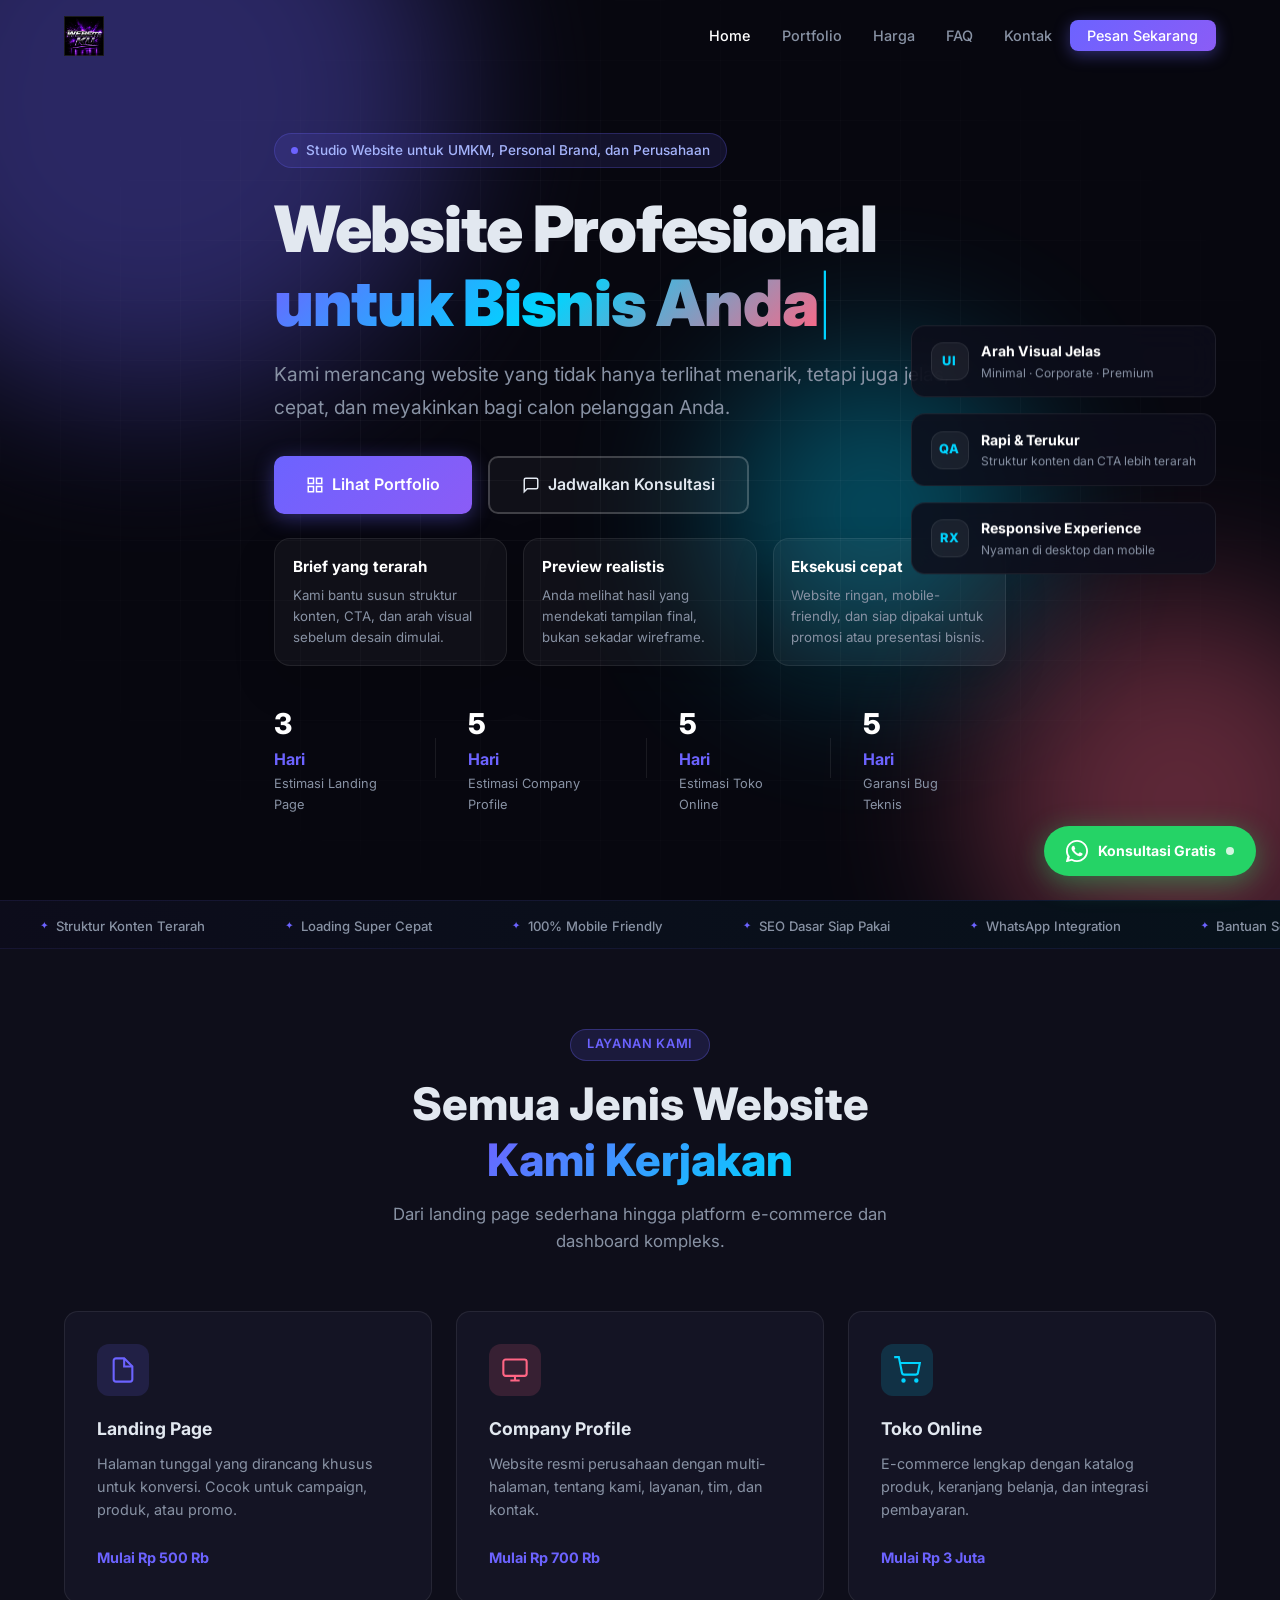
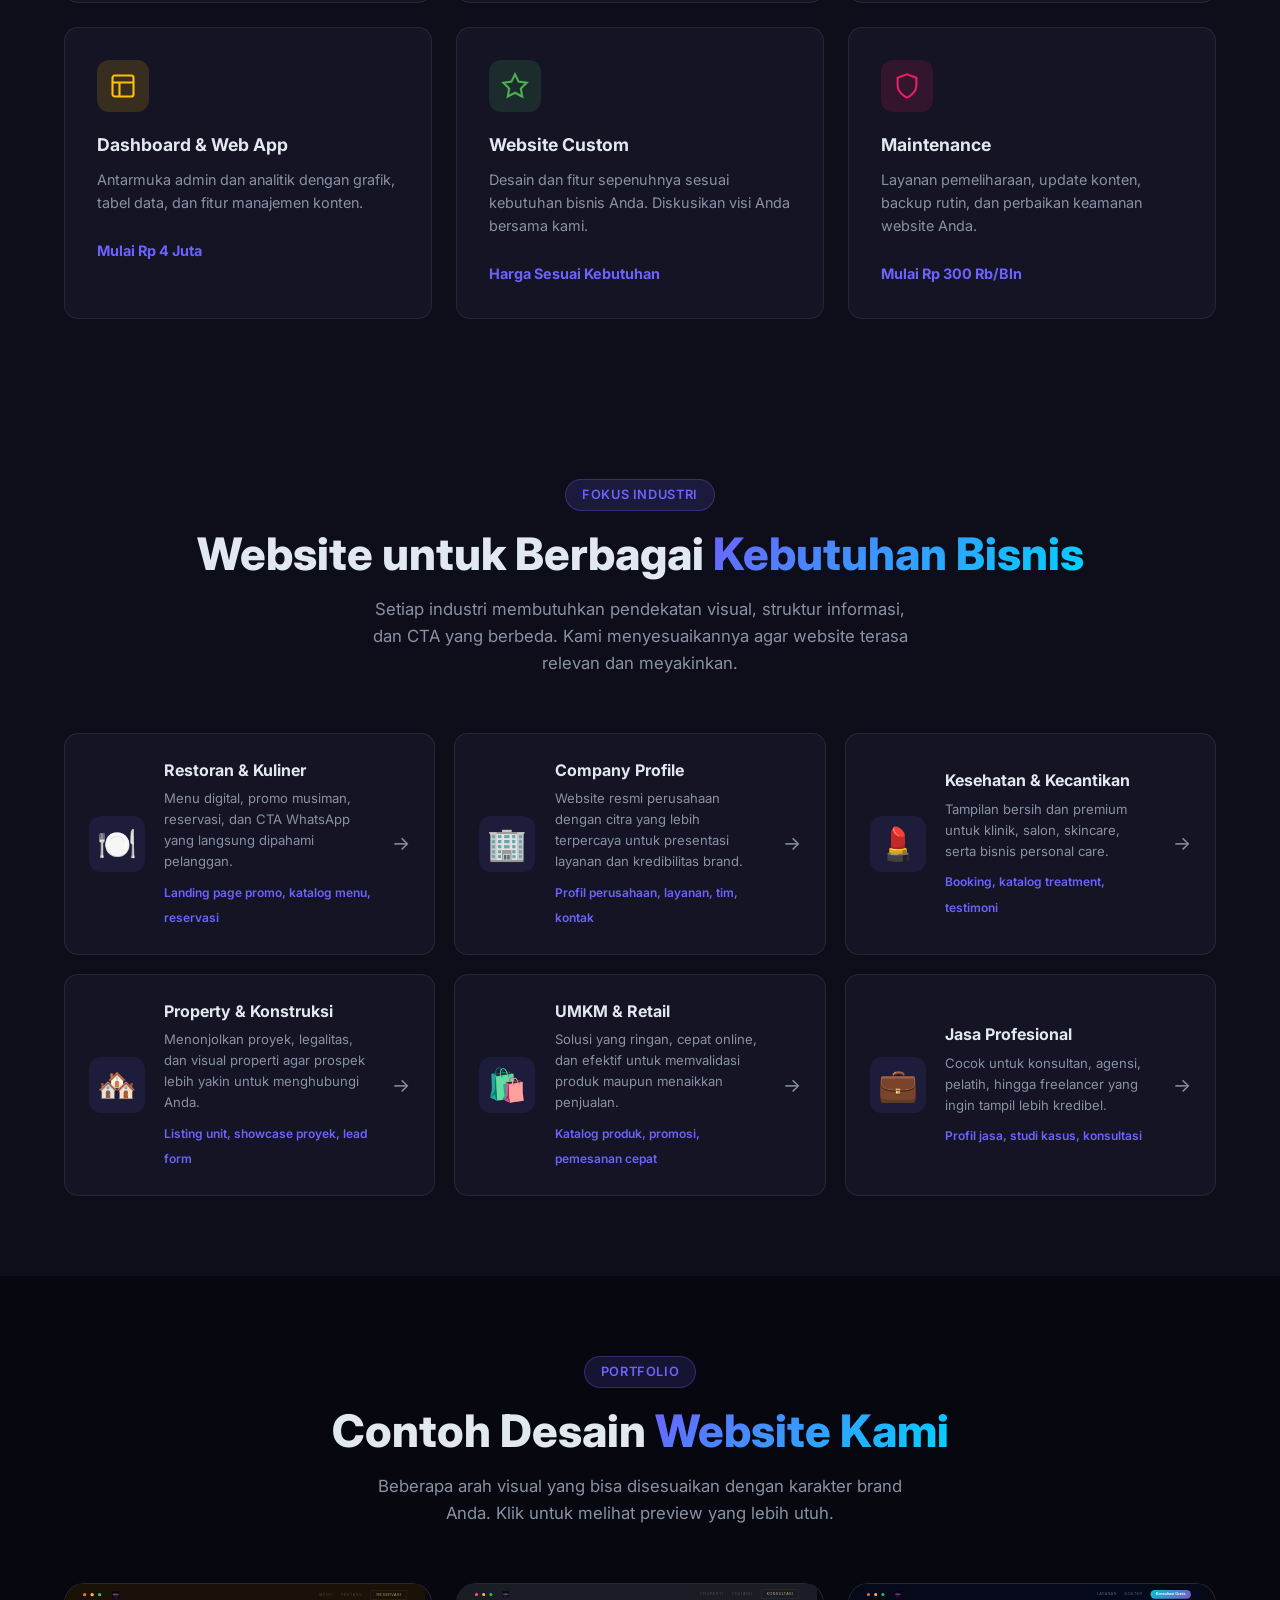
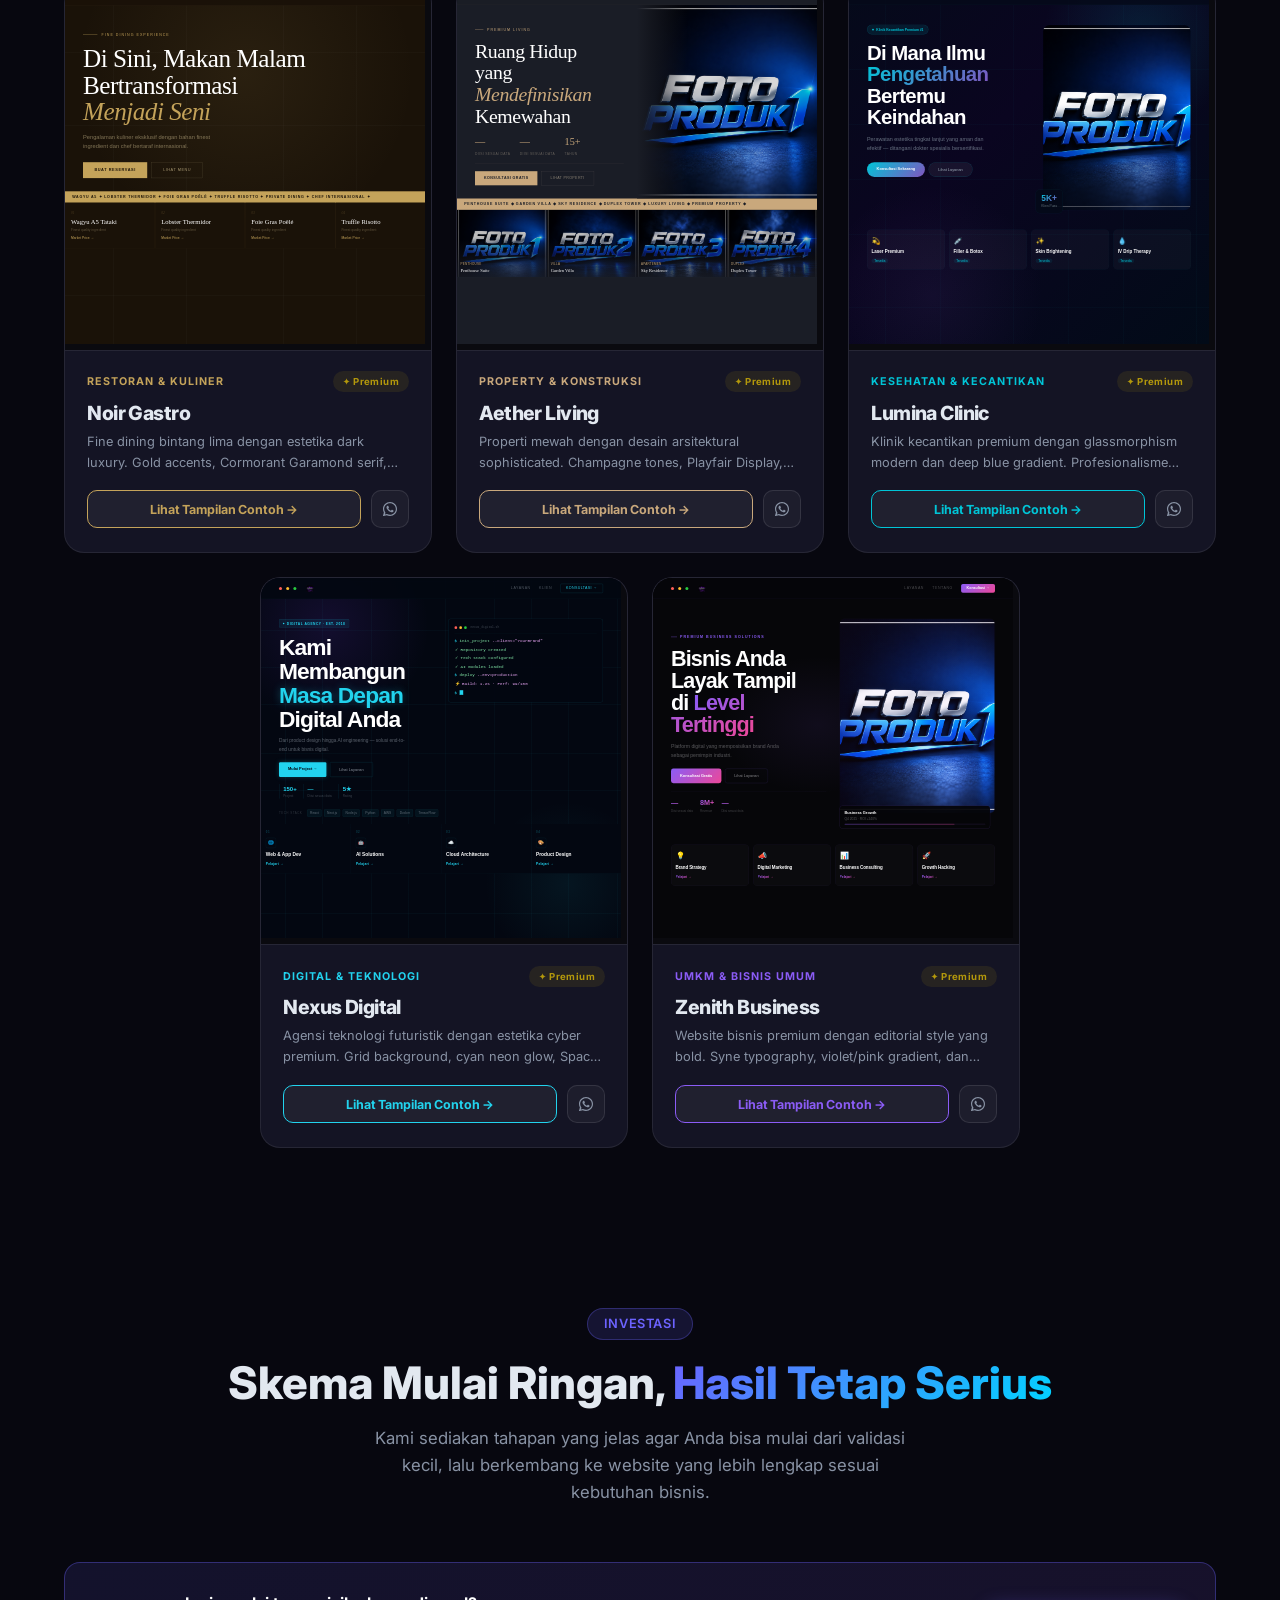
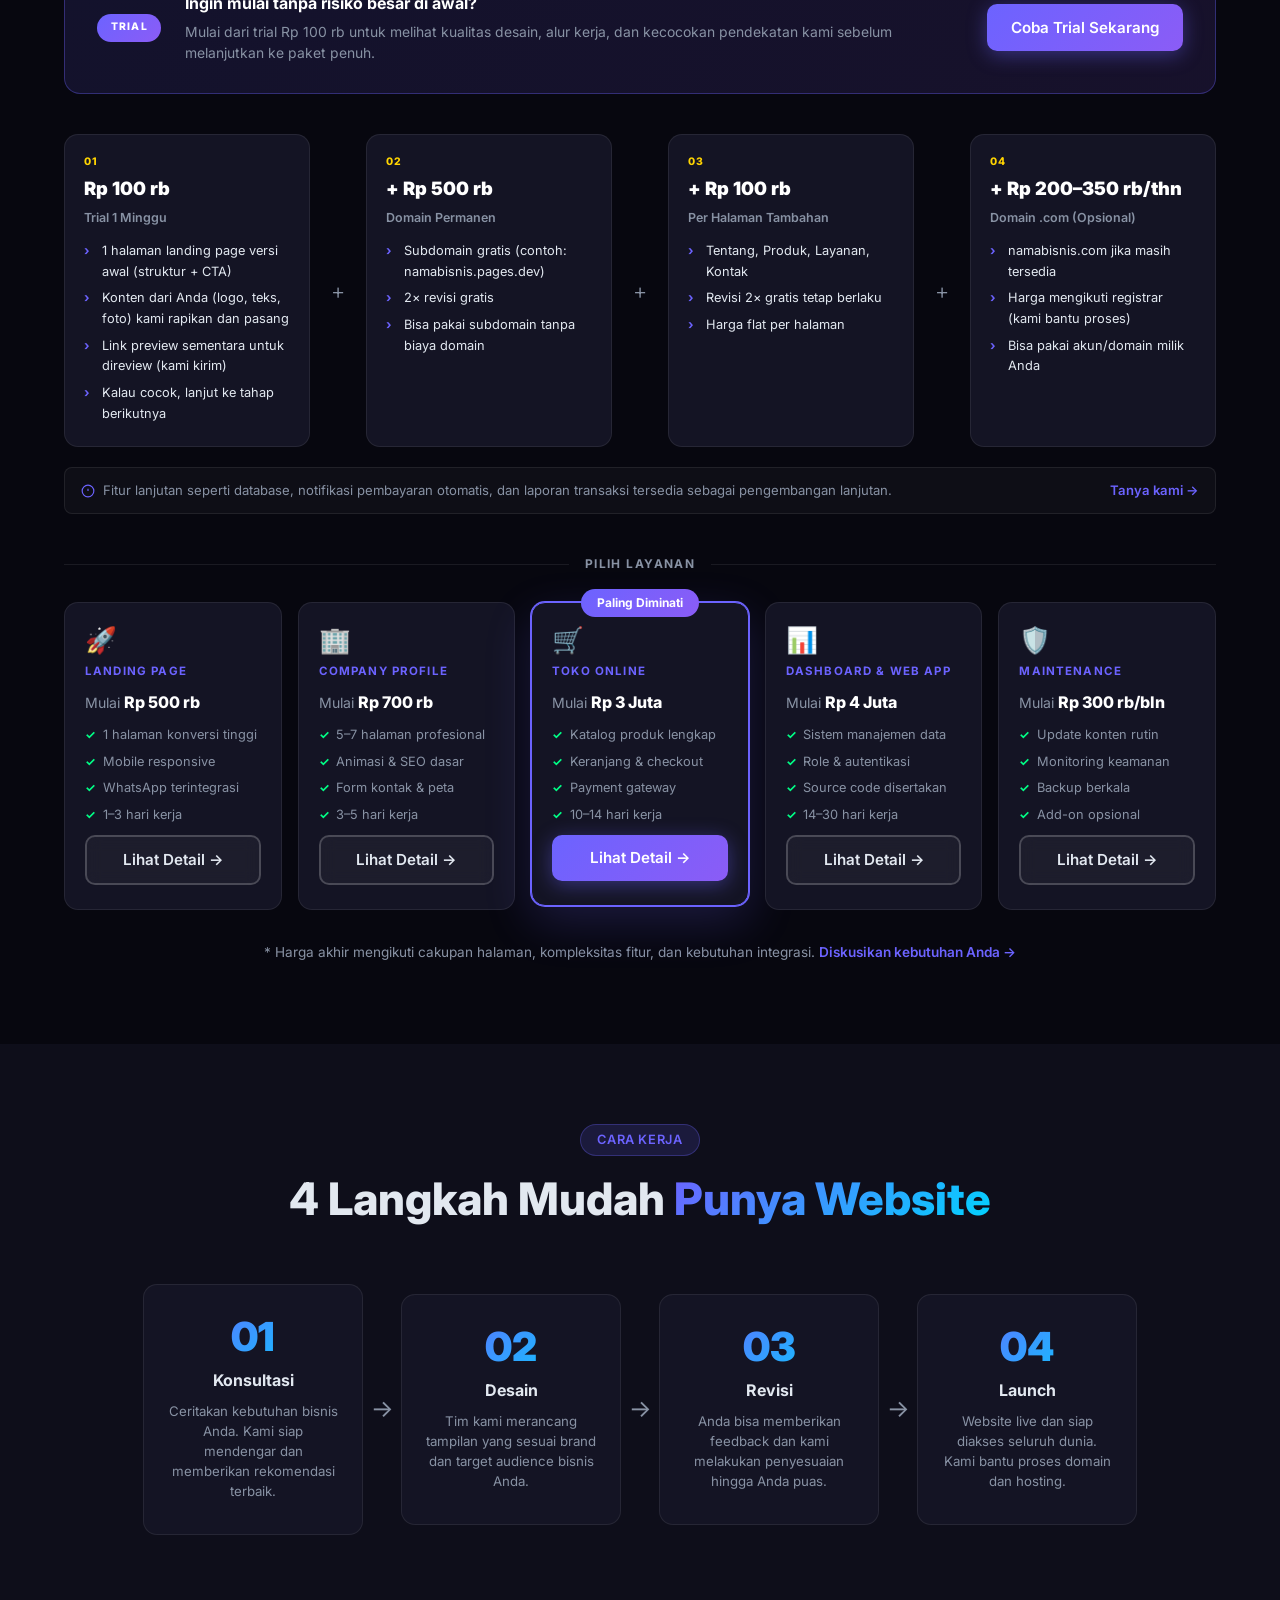
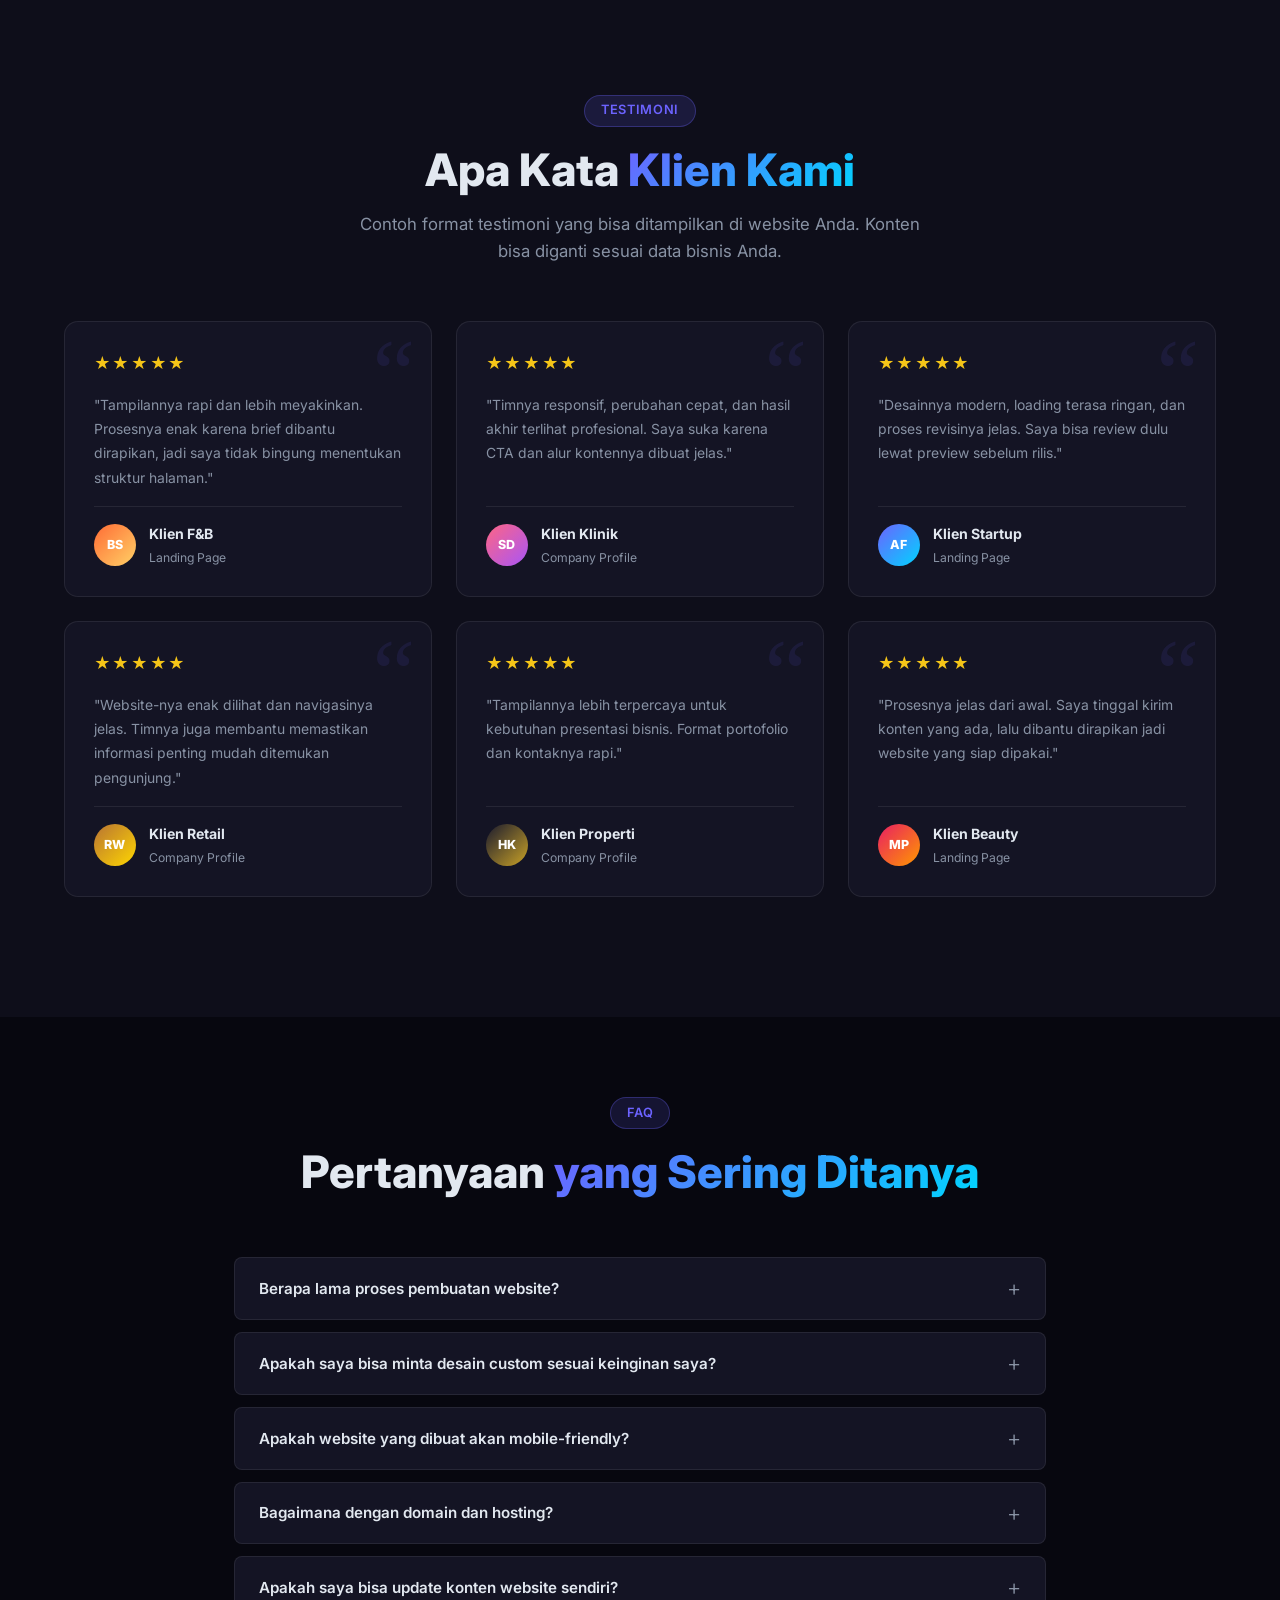
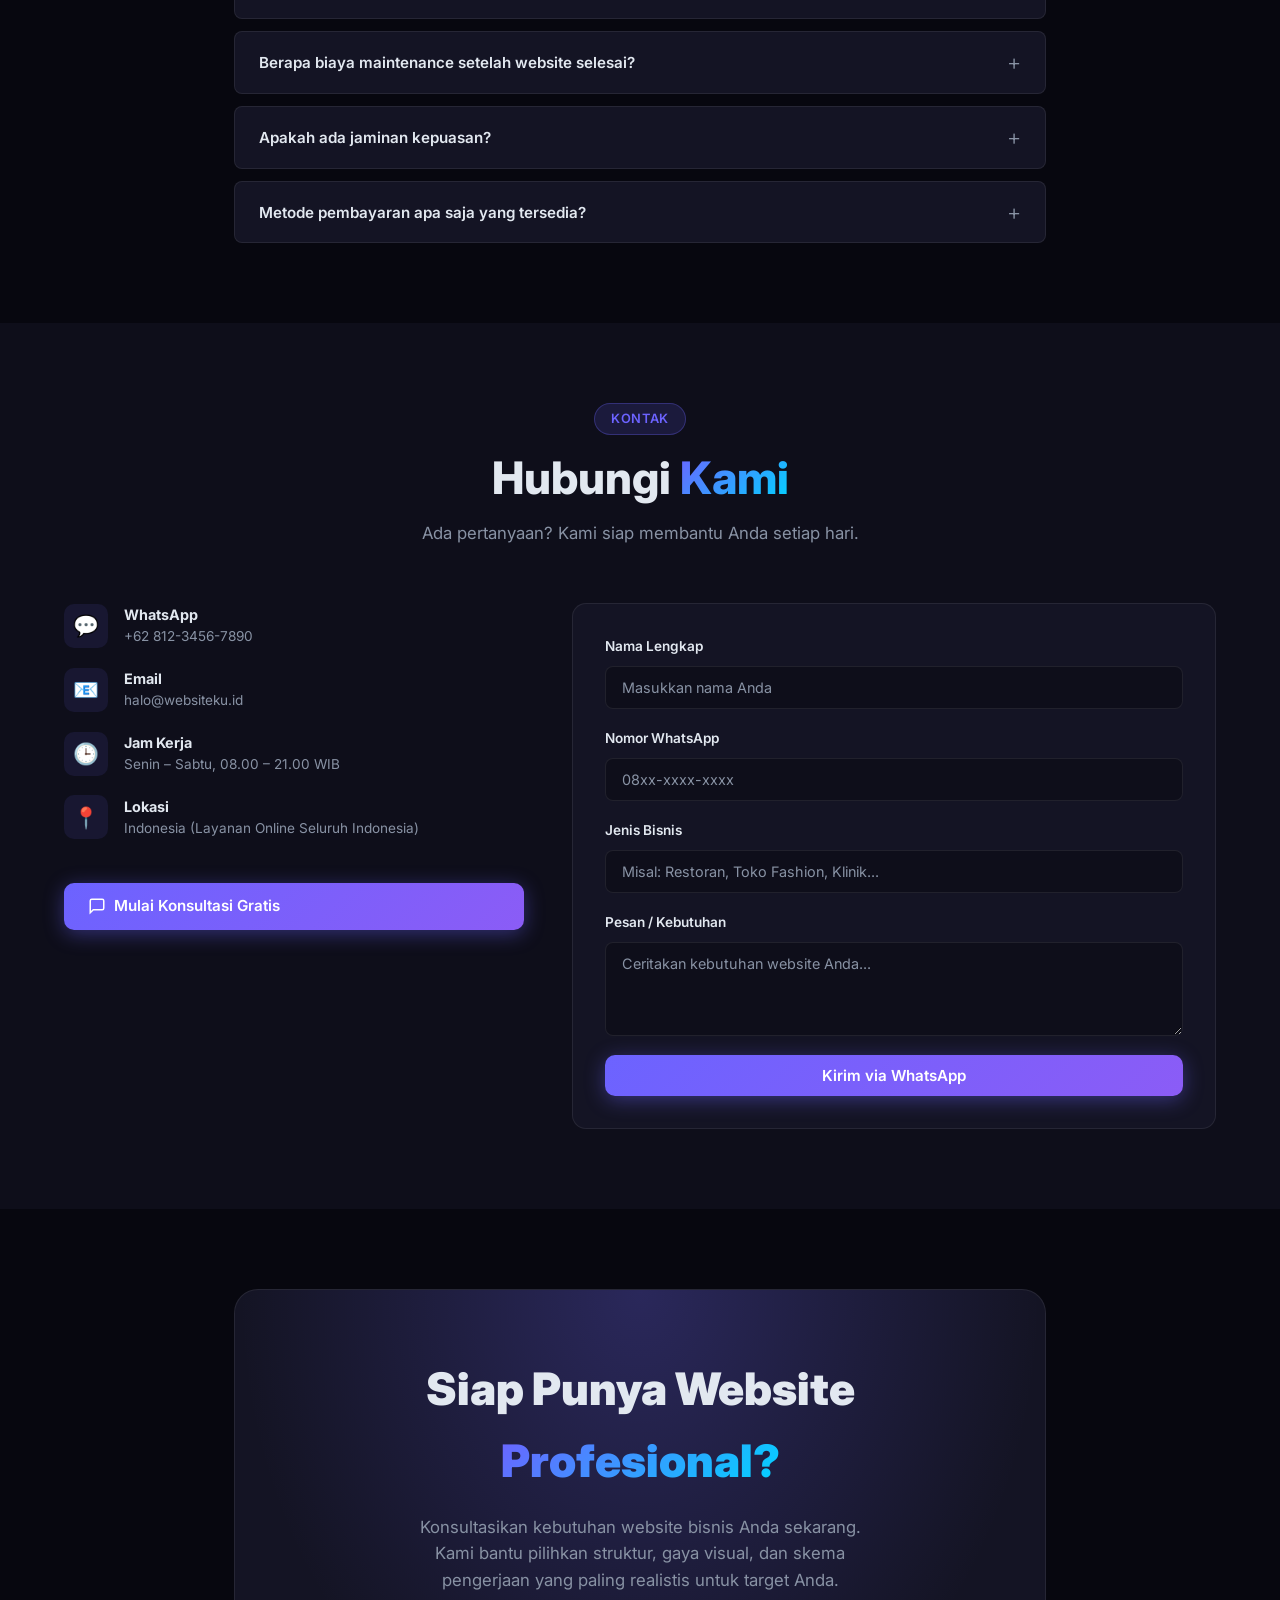
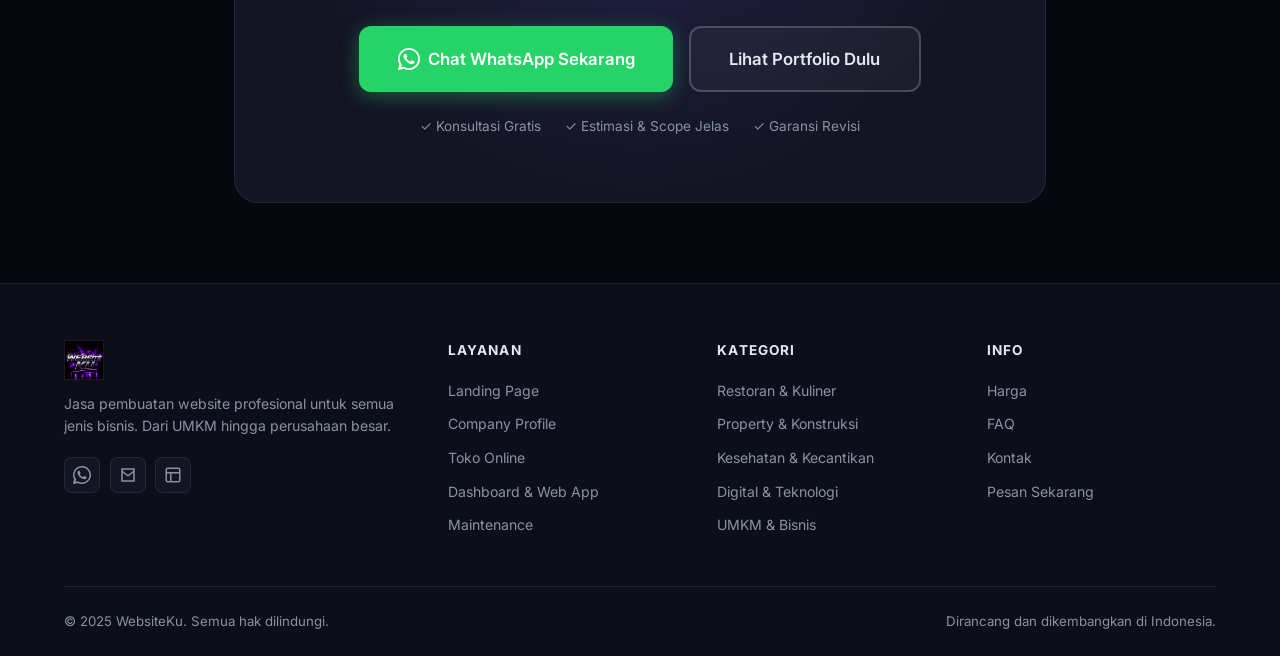
==== commit 32fae6cc: "feat: Tingkatkan Daya Tarik & Profesionalisme Co-authored-by: traeagent <traeagent@users.noreply.git" ====
--- a/index.html
+++ b/index.html
@@ -84,23 +84,23 @@
       </div>
       <div class="hero-stats">
         <div class="stat">
-          <span class="stat-num" data-target="200">0</span><span class="stat-suf">+</span>
-          <span class="stat-label">Project Terselesaikan</span>
-        </div>
-        <div class="stat-divider"></div>
-        <div class="stat">
-          <span class="stat-num" data-target="50">0</span><span class="stat-suf">+</span>
-          <span class="stat-label">Arah Visual Siap Pakai</span>
+          <span class="stat-num" data-target="3">0</span><span class="stat-suf"> Hari</span>
+          <span class="stat-label">Estimasi Landing Page</span>
         </div>
         <div class="stat-divider"></div>
         <div class="stat">
           <span class="stat-num" data-target="7">0</span><span class="stat-suf"> Hari</span>
-          <span class="stat-label">Estimasi Launch Umum</span>
+          <span class="stat-label">Estimasi Company Profile</span>
         </div>
         <div class="stat-divider"></div>
         <div class="stat">
-          <span class="stat-num" data-target="98">0</span><span class="stat-suf">%</span>
-          <span class="stat-label">Klien Repeat & Referal</span>
+          <span class="stat-num" data-target="14">0</span><span class="stat-suf"> Hari</span>
+          <span class="stat-label">Estimasi Toko Online</span>
+        </div>
+        <div class="stat-divider"></div>
+        <div class="stat">
+          <span class="stat-num" data-target="30">0</span><span class="stat-suf"> Hari</span>
+          <span class="stat-label">Garansi Bug Teknis</span>
         </div>
       </div>
     </div>
@@ -339,10 +339,10 @@
           <div class="ts-price">Rp 100 rb</div>
           <div class="ts-title">Trial 1 Minggu</div>
           <ul class="ts-list">
-            <li>Homepage custom pakai foto Anda</li>
-            <li>1 logo + 1 foto bisnis + 3 foto bebas</li>
-            <li>Link: github.io/nama-bisnis-anda</li>
-            <li>Lihat kualitas dulu, baru putuskan</li>
+            <li>1 halaman landing page versi awal (struktur + CTA)</li>
+            <li>Konten dari Anda (logo, teks, foto) kami rapikan dan pasang</li>
+            <li>Link preview sementara untuk direview (kami kirim)</li>
+            <li>Kalau cocok, lanjut ke tahap berikutnya</li>
           </ul>
         </div>
         <div class="tier-plus">+</div>
@@ -351,9 +351,9 @@
           <div class="ts-price">+ Rp 500 rb</div>
           <div class="ts-title">Domain Permanen</div>
           <ul class="ts-list">
-            <li>namabisnis.pages.dev (selamanya)</li>
+            <li>Subdomain gratis (contoh: namabisnis.pages.dev)</li>
             <li>2× revisi gratis</li>
-            <li>Tidak ada biaya perpanjang</li>
+            <li>Bisa pakai subdomain tanpa biaya domain</li>
           </ul>
         </div>
         <div class="tier-plus">+</div>
@@ -370,12 +370,12 @@
         <div class="tier-plus">+</div>
         <div class="tier-step">
           <div class="ts-num">04</div>
-          <div class="ts-price">+ Rp 350 rb/thn</div>
+          <div class="ts-price">+ Rp 200–350 rb/thn</div>
           <div class="ts-title">Domain .com (Opsional)</div>
           <ul class="ts-list">
             <li>namabisnis.com jika masih tersedia</li>
-            <li>Harga langsung dari provider</li>
-            <li>Tanpa markup, tanpa biaya tersembunyi</li>
+            <li>Harga mengikuti registrar (kami bantu proses)</li>
+            <li>Bisa pakai akun/domain milik Anda</li>
           </ul>
         </div>
       </div>
@@ -497,87 +497,82 @@
       <div class="section-header">
         <span class="section-tag">Testimoni</span>
         <h2 class="section-title">Apa Kata <span class="text-gradient">Klien Kami</span></h2>
-        <p class="section-sub">Ratusan bisnis di seluruh Indonesia telah mempercayakan website mereka kepada WebsiteKu.</p>
+        <p class="section-sub">Contoh format testimoni yang bisa ditampilkan di website Anda. Konten bisa diganti sesuai data bisnis Anda.</p>
       </div>
       <div class="testi-grid">
 
         <div class="testi-card">
           <div class="testi-stars">★★★★★</div>
-          <p class="testi-text">"Hasilnya melebihi ekspektasi! Website cafe saya jadi terlihat sangat profesional. Banyak pelanggan yang komplimen soal tampilannya. Pengerjaan juga super cepat, hanya 3 hari selesai!"</p>
+          <p class="testi-text">"Tampilannya rapi dan lebih meyakinkan. Prosesnya enak karena brief dibantu dirapikan, jadi saya tidak bingung menentukan struktur halaman."</p>
           <div class="testi-author">
             <div class="testi-av" style="background:linear-gradient(135deg,#FF6B35,#FFD166)">BS</div>
             <div class="testi-info">
-              <strong>Budi Santoso</strong>
-              <span>Pemilik Cafe Nusantara, Jakarta</span>
+              <strong>Klien F&amp;B</strong>
+              <span>Landing Page</span>
             </div>
           </div>
         </div>
 
         <div class="testi-card">
           <div class="testi-stars">★★★★★</div>
-          <p class="testi-text">"Tim WebsiteKu sangat responsif dan profesional. Website klinik kami sekarang tampil elegan dan banyak pasien baru yang datang melalui Google. Worth every rupiah!"</p>
+          <p class="testi-text">"Timnya responsif, perubahan cepat, dan hasil akhir terlihat profesional. Saya suka karena CTA dan alur kontennya dibuat jelas."</p>
           <div class="testi-author">
             <div class="testi-av" style="background:linear-gradient(135deg,#FF6584,#A855F7)">SD</div>
             <div class="testi-info">
-              <strong>Sari Dewi</strong>
-              <span>Dokter Estetika, Klinik Kecantikan Dewi</span>
+              <strong>Klien Klinik</strong>
+              <span>Company Profile</span>
             </div>
           </div>
         </div>
 
         <div class="testi-card">
           <div class="testi-stars">★★★★★</div>
-          <p class="testi-text">"Startup kami butuh website yang terlihat modern dan tech-savvy. WebsiteKu berhasil memenuhi semua ekspektasi. Desain futuristiknya sangat sesuai dengan industri kami!"</p>
+          <p class="testi-text">"Desainnya modern, loading terasa ringan, dan proses revisinya jelas. Saya bisa review dulu lewat preview sebelum rilis."</p>
           <div class="testi-author">
             <div class="testi-av" style="background:linear-gradient(135deg,#6C63FF,#00D4FF)">AF</div>
             <div class="testi-info">
-              <strong>Ahmad Fauzi</strong>
-              <span>CEO &amp; Co-Founder, TechStart Indonesia</span>
+              <strong>Klien Startup</strong>
+              <span>Landing Page</span>
             </div>
           </div>
         </div>
 
         <div class="testi-card">
           <div class="testi-stars">★★★★★</div>
-          <p class="testi-text">"Toko batik online kami sekarang memiliki tampilan yang sangat cantik dan elegan. Penjualan meningkat 40% setelah website baru diluncurkan. Sangat puas dengan hasilnya!"</p>
+          <p class="testi-text">"Website-nya enak dilihat dan navigasinya jelas. Timnya juga membantu memastikan informasi penting mudah ditemukan pengunjung."</p>
           <div class="testi-author">
             <div class="testi-av" style="background:linear-gradient(135deg,#B87333,#FFD700)">RW</div>
             <div class="testi-info">
-              <strong>Rina Wijaya</strong>
-              <span>Owner, Batik Wijaya Premium Yogyakarta</span>
+              <strong>Klien Retail</strong>
+              <span>Company Profile</span>
             </div>
           </div>
         </div>
 
         <div class="testi-card">
           <div class="testi-stars">★★★★★</div>
-          <p class="testi-text">"Website properti kami kini terlihat mewah dan terpercaya. Desain luxury yang dipilih sangat cocok untuk target market high-end kami. Klien premium pun lebih mudah datang."</p>
+          <p class="testi-text">"Tampilannya lebih terpercaya untuk kebutuhan presentasi bisnis. Format portofolio dan kontaknya rapi."</p>
           <div class="testi-author">
             <div class="testi-av" style="background:linear-gradient(135deg,#1a1a2e,#C9A227)">HK</div>
             <div class="testi-info">
-              <strong>Hendra Kusuma</strong>
-              <span>Direktur, HK Property &amp; Development</span>
+              <strong>Klien Properti</strong>
+              <span>Company Profile</span>
             </div>
           </div>
         </div>
 
         <div class="testi-card">
           <div class="testi-stars">★★★★★</div>
-          <p class="testi-text">"Prosesnya mudah banget! Saya tinggal ceritakan konsep dan dalam 5 hari website salon saya sudah jadi. Desainnya feminin dan elegan, persis seperti yang saya inginkan. Recommended!"</p>
+          <p class="testi-text">"Prosesnya jelas dari awal. Saya tinggal kirim konten yang ada, lalu dibantu dirapikan jadi website yang siap dipakai."</p>
           <div class="testi-author">
             <div class="testi-av" style="background:linear-gradient(135deg,#E91E63,#FF9800)">MP</div>
             <div class="testi-info">
-              <strong>Maya Putri</strong>
-              <span>Owner, Salon Cantik Maya Surabaya</span>
-            </div>
-          </div>
-        </div>
-
-      </div>
-      <div class="testi-summary">
-        <div class="ts-num">4.9</div>
-        <div class="ts-stars">★★★★★</div>
-        <div class="ts-text">Rating rata-rata dari <strong>200+ ulasan klien puas</strong> di seluruh Indonesia</div>
+              <strong>Klien Beauty</strong>
+              <span>Landing Page</span>
+            </div>
+          </div>
+        </div>
+
       </div>
     </div>
   </section>
